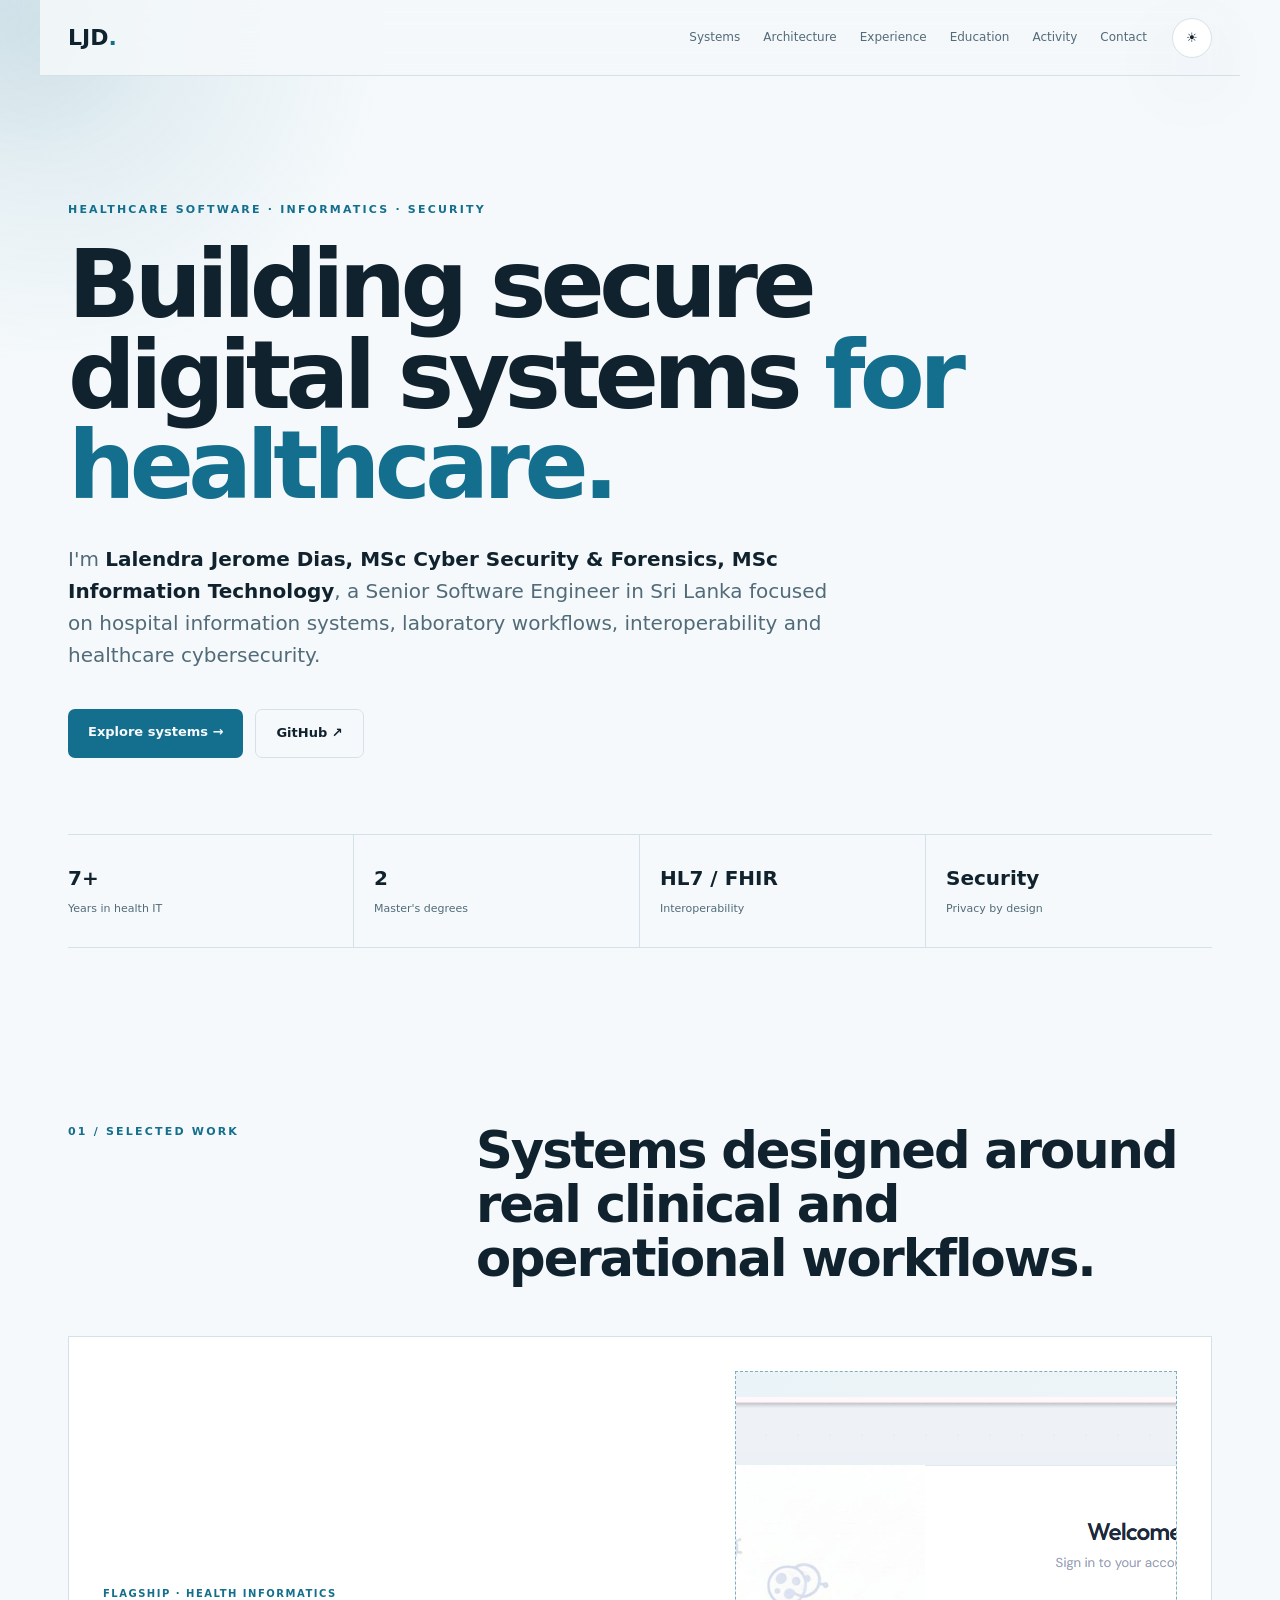
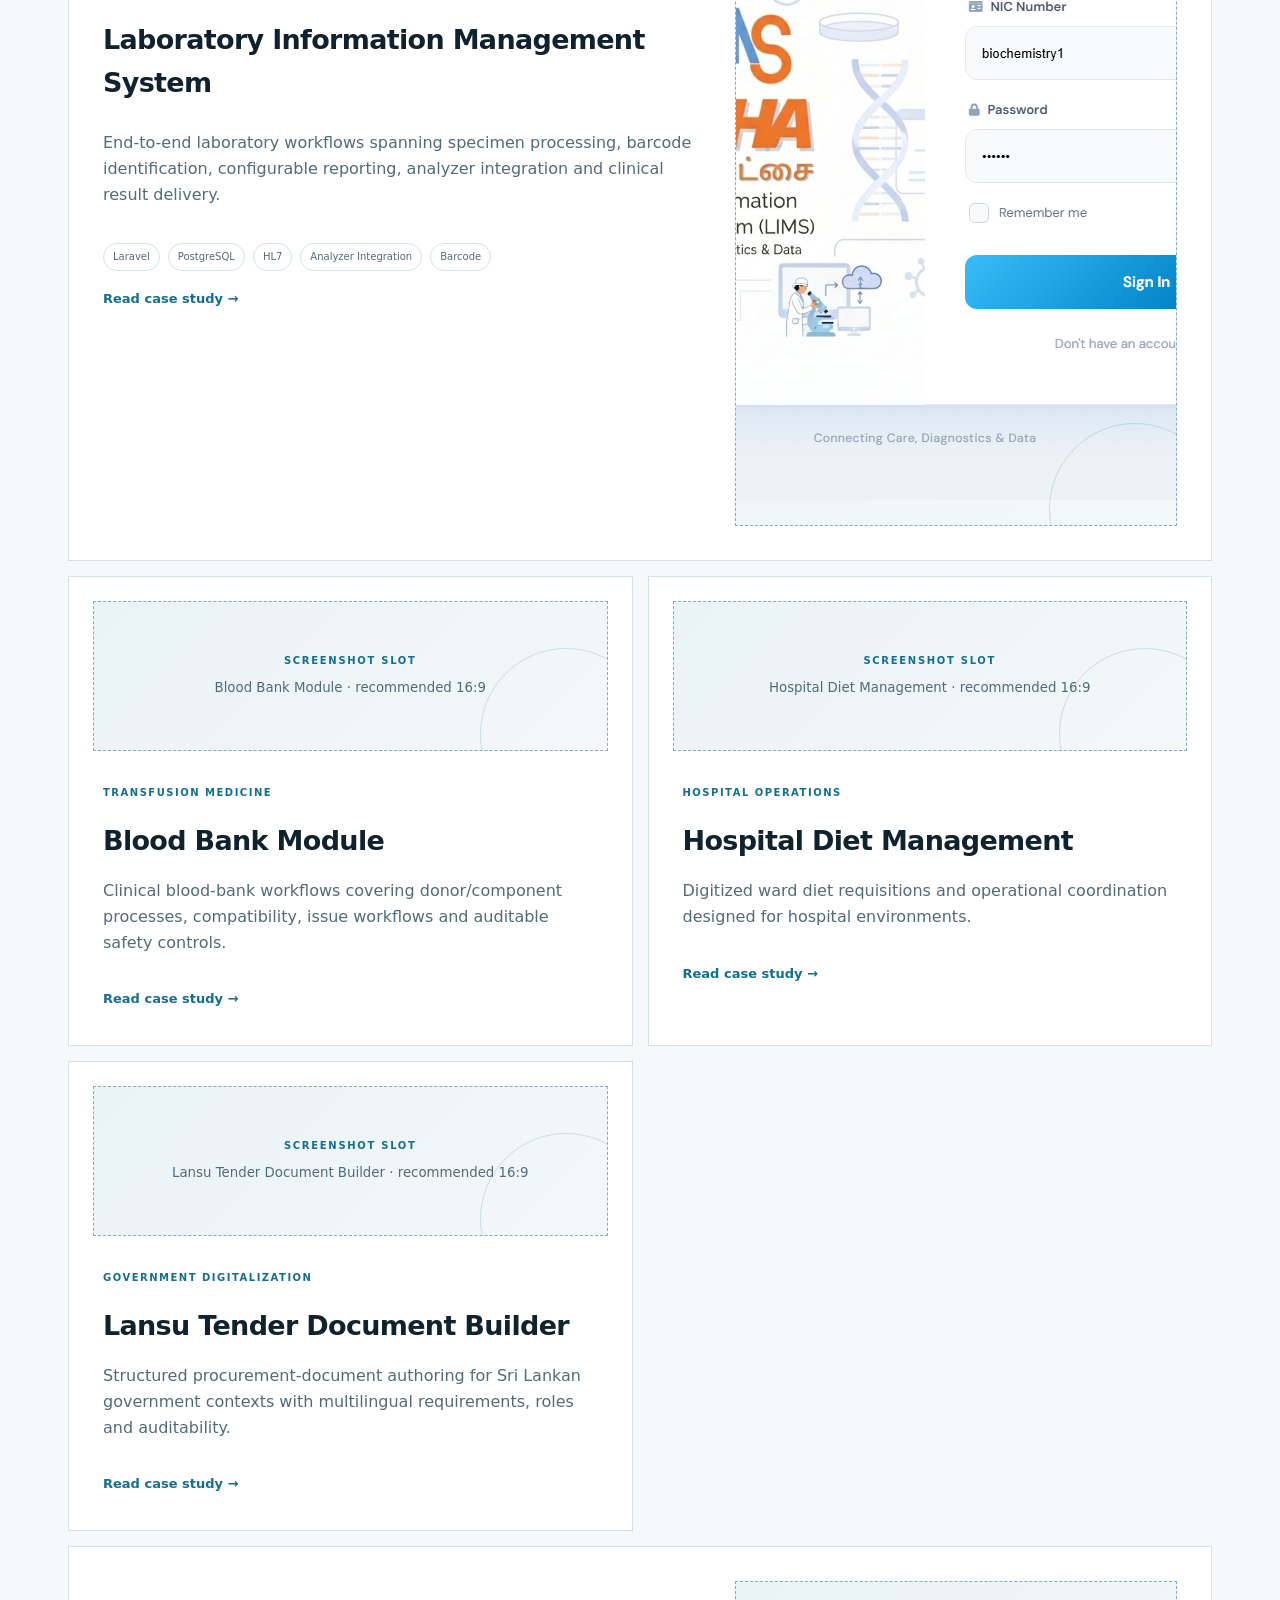
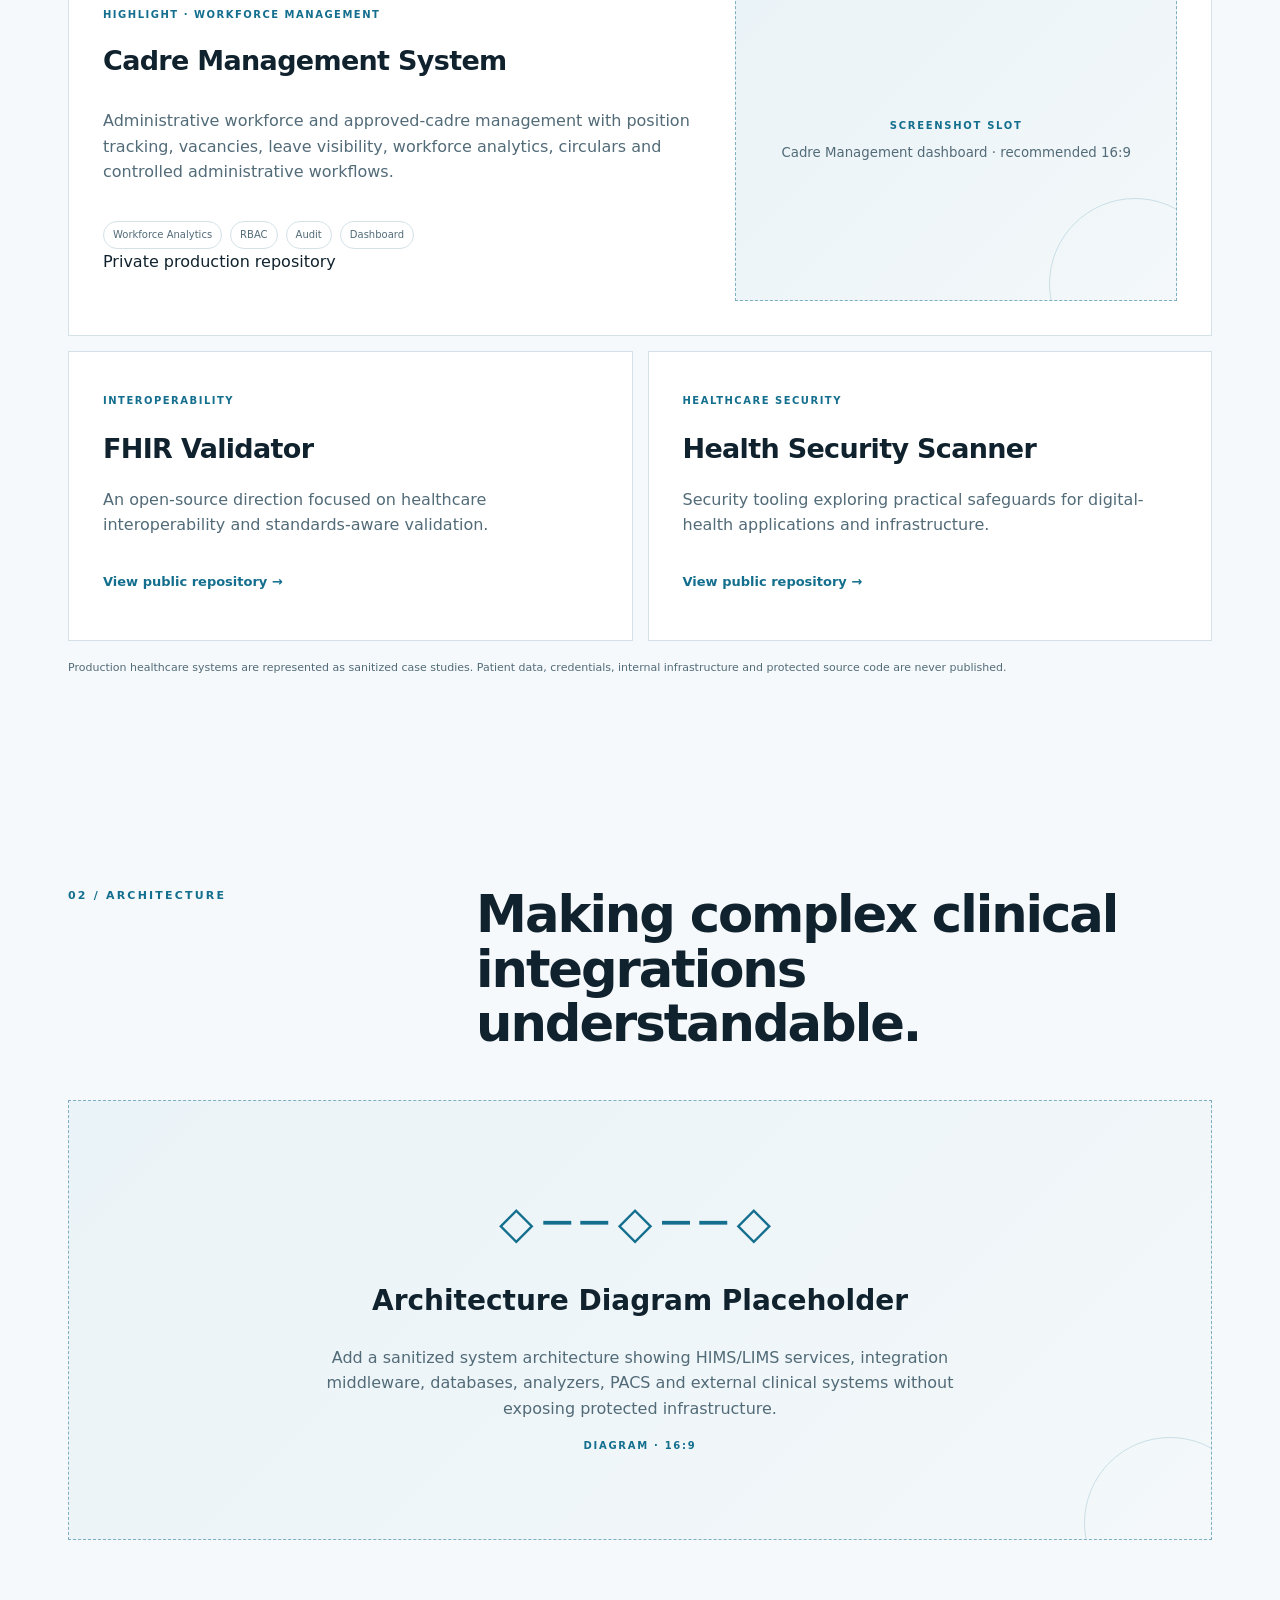
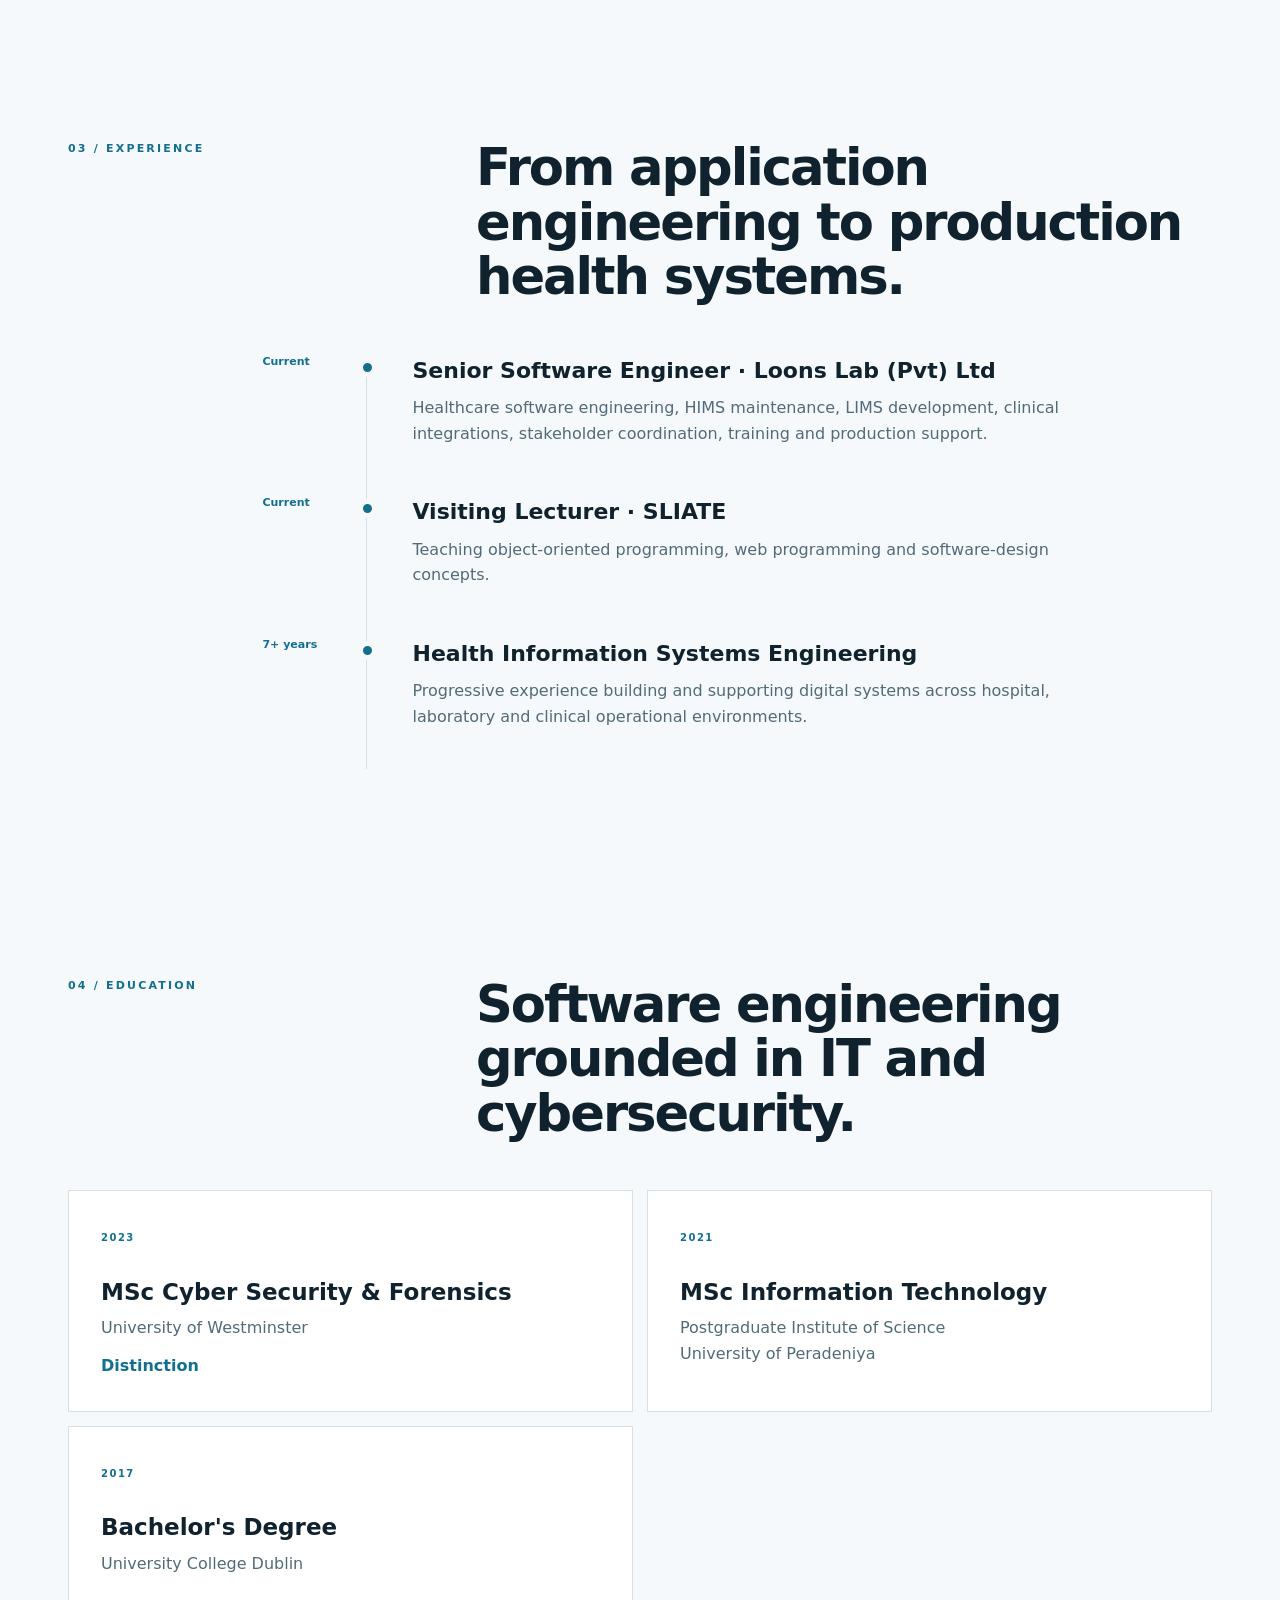
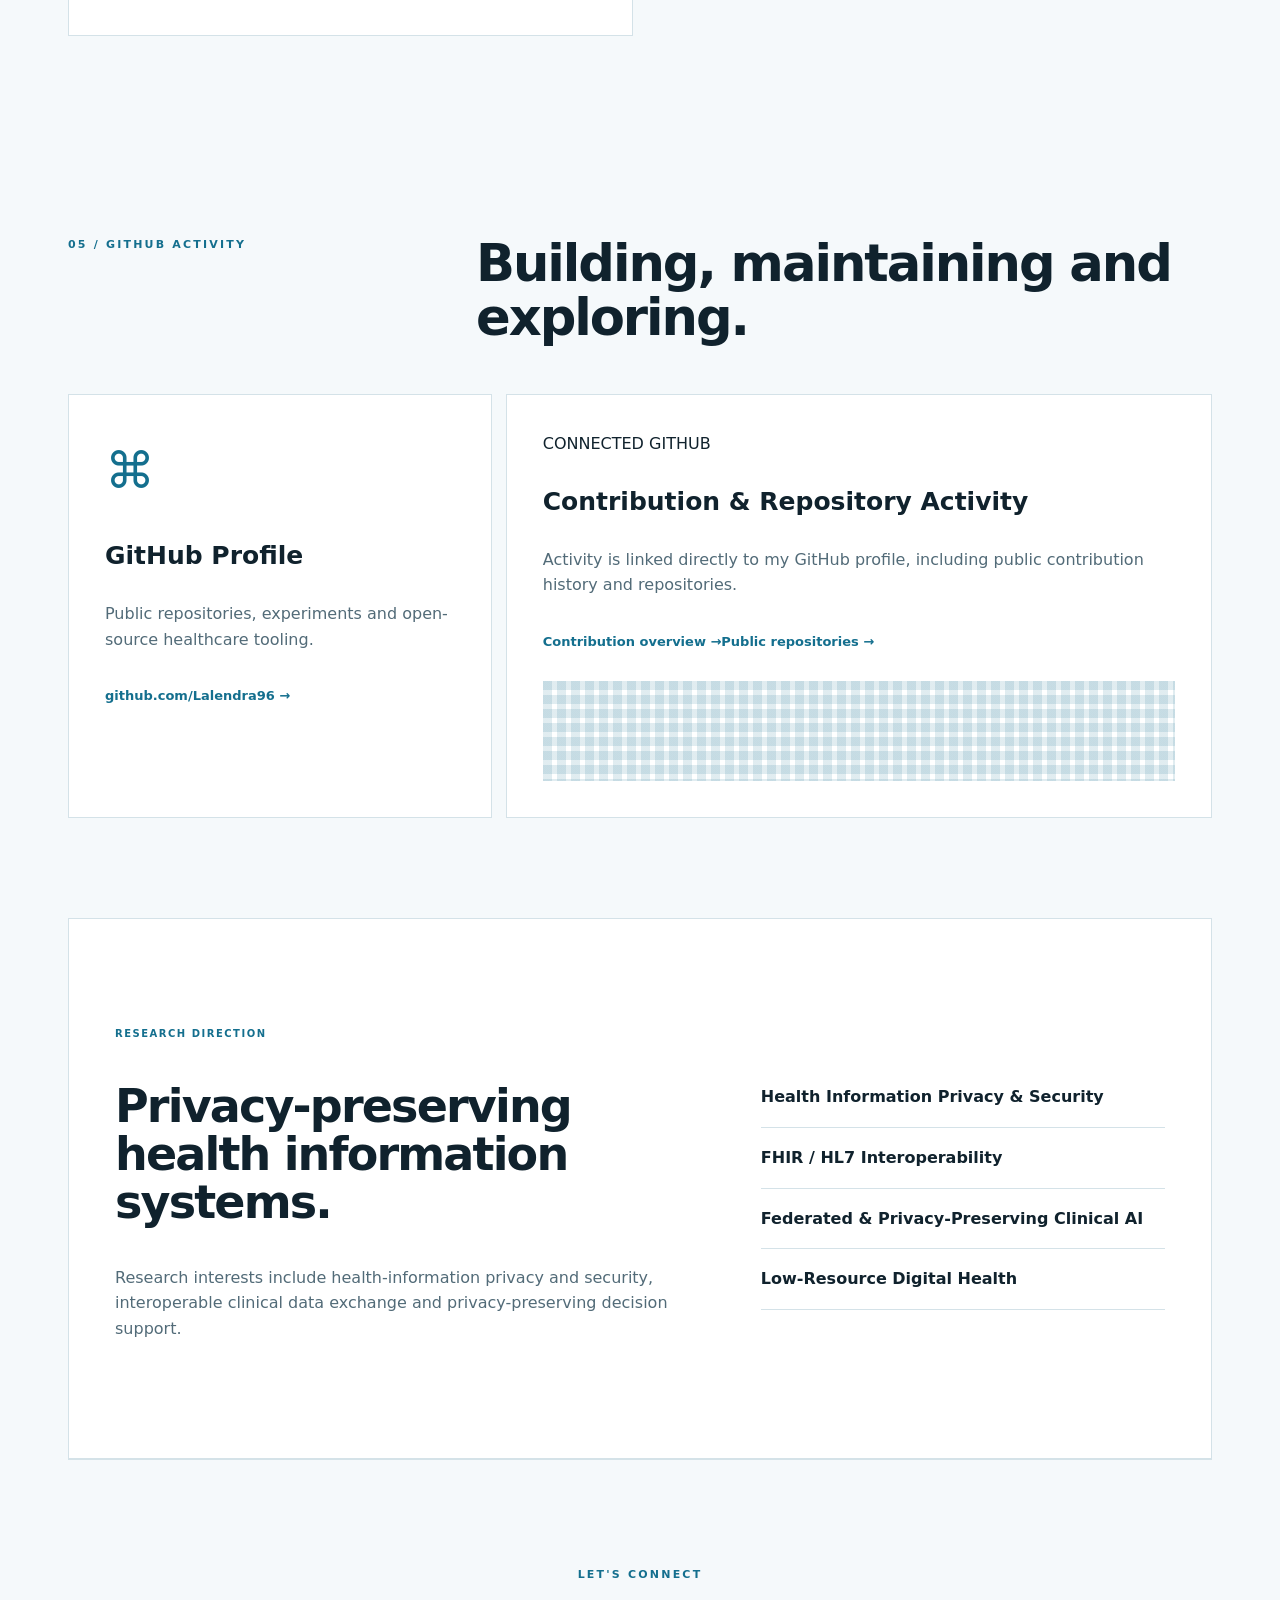
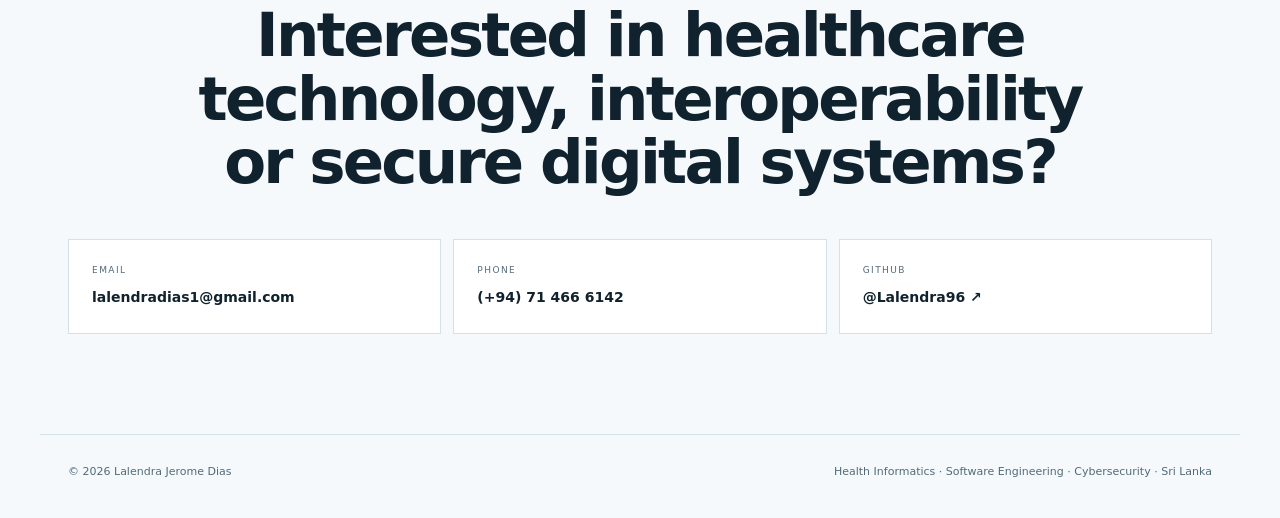
==== index.html @ 268293e6 "Use LIMS screenshot and improve screenshot placeholders" ====
<!doctype html><html lang="en"><head><meta charset="utf-8"><meta name="viewport" content="width=device-width,initial-scale=1"><meta name="description" content="Lalendra Jerome Dias — Senior Software Engineer focused on Health Informatics, secure clinical systems and healthcare interoperability."><title>Lalendra Jerome Dias | Health Informatics Engineer</title><link rel="stylesheet" href="assets/style.css"><script defer src="assets/app.js"></script></head><body><div class="cursor-glow"></div><header class="nav"><a class="brand" href="#top">LJD<span>.</span></a><nav><a href="#work">Systems</a><a href="#architecture">Architecture</a><a href="#experience">Experience</a><a href="#education">Education</a><a href="#activity">Activity</a><a href="#contact">Contact</a></nav><button id="theme" aria-label="Toggle dark and light mode"><span class="sun">☀</span><span class="moon">☾</span></button></header><main id="top">
<section class="hero reveal"><div class="eyebrow">HEALTHCARE SOFTWARE · INFORMATICS · SECURITY</div><h1>Building secure digital systems <em>for healthcare.</em></h1><p class="lead">I'm <strong>Lalendra Jerome Dias, MSc Cyber Security & Forensics, MSc Information Technology</strong>, a Senior Software Engineer in Sri Lanka focused on hospital information systems, laboratory workflows, interoperability and healthcare cybersecurity.</p><div class="actions"><a class="primary" href="#work">Explore systems →</a><a class="secondary" href="https://github.com/Lalendra96">GitHub ↗</a></div><div class="metrics"><div><b>7+</b><span>Years in health IT</span></div><div><b>2</b><span>Master's degrees</span></div><div><b>HL7 / FHIR</b><span>Interoperability</span></div><div><b>Security</b><span>Privacy by design</span></div></div></section>
<section id="work"><div class="section-head reveal"><span>01 / SELECTED WORK</span><h2>Systems designed around real clinical and operational workflows.</h2></div><div class="grid">
<article class="project featured reveal"><div class="project-copy"><span class="tag">FLAGSHIP · HEALTH INFORMATICS</span><h3>Laboratory Information Management System</h3><p>End-to-end laboratory workflows spanning specimen processing, barcode identification, configurable reporting, analyzer integration and clinical result delivery.</p><div class="chips"><span>Laravel</span><span>PostgreSQL</span><span>HL7</span><span>Analyzer Integration</span><span>Barcode</span></div><a href="case-studies/lims.html">Read case study →</a></div><div class="shot project-image"><img src="assets/lis-system.png" alt="Pariksha Laboratory Information Management System interface" loading="eager"></div></article>
<article class="project reveal"><div class="shot compact empty-shot"><span>SCREENSHOT SLOT</span><small>Blood Bank Module · recommended 16:9</small></div><span class="tag">TRANSFUSION MEDICINE</span><h3>Blood Bank Module</h3><p>Clinical blood-bank workflows covering donor/component processes, compatibility, issue workflows and auditable safety controls.</p><a href="case-studies/blood-bank.html">Read case study →</a></article>
<article class="project reveal"><div class="shot compact empty-shot"><span>SCREENSHOT SLOT</span><small>Hospital Diet Management · recommended 16:9</small></div><span class="tag">HOSPITAL OPERATIONS</span><h3>Hospital Diet Management</h3><p>Digitized ward diet requisitions and operational coordination designed for hospital environments.</p><a href="case-studies/hospital-diet.html">Read case study →</a></article>
<article class="project reveal"><div class="shot compact empty-shot"><span>SCREENSHOT SLOT</span><small>Lansu Tender Document Builder · recommended 16:9</small></div><span class="tag">GOVERNMENT DIGITALIZATION</span><h3>Lansu Tender Document Builder</h3><p>Structured procurement-document authoring for Sri Lankan government contexts with multilingual requirements, roles and auditability.</p><a href="case-studies/lansu.html">Read case study →</a></article>
<article class="project featured cadre-feature reveal"><div class="project-copy"><span class="tag">HIGHLIGHT · WORKFORCE MANAGEMENT</span><h3>Cadre Management System</h3><p>Administrative workforce and approved-cadre management with position tracking, vacancies, leave visibility, workforce analytics, circulars and controlled administrative workflows.</p><div class="chips"><span>Workforce Analytics</span><span>RBAC</span><span>Audit</span><span>Dashboard</span></div><span class="private-note">Private production repository</span></div><div class="shot empty-shot wide-slot"><span>SCREENSHOT SLOT</span><small>Cadre Management dashboard · recommended 16:9</small></div></article>
<article class="project reveal"><span class="tag">INTEROPERABILITY</span><h3>FHIR Validator</h3><p>An open-source direction focused on healthcare interoperability and standards-aware validation.</p><a href="https://github.com/Lalendra96/fhir-validator">View public repository →</a></article><article class="project reveal"><span class="tag">HEALTHCARE SECURITY</span><h3>Health Security Scanner</h3><p>Security tooling exploring practical safeguards for digital-health applications and infrastructure.</p><a href="https://github.com/Lalendra96/health-secuirty-scanner">View public repository →</a></article></div><p class="privacy">Production healthcare systems are represented as sanitized case studies. Patient data, credentials, internal infrastructure and protected source code are never published.</p></section>
<section id="architecture"><div class="section-head reveal"><span>02 / ARCHITECTURE</span><h2>Making complex clinical integrations understandable.</h2></div><div class="architecture-placeholder reveal"><div class="diagram-icon">◇──◇──◇</div><h3>Architecture Diagram Placeholder</h3><p>Add a sanitized system architecture showing HIMS/LIMS services, integration middleware, databases, analyzers, PACS and external clinical systems without exposing protected infrastructure.</p><span>DIAGRAM · 16:9</span></div></section>
<section id="experience"><div class="section-head reveal"><span>03 / EXPERIENCE</span><h2>From application engineering to production health systems.</h2></div><div class="timeline"><article class="timeline-item reveal"><time>Current</time><div><h3>Senior Software Engineer · Loons Lab (Pvt) Ltd</h3><p>Healthcare software engineering, HIMS maintenance, LIMS development, clinical integrations, stakeholder coordination, training and production support.</p></div></article><article class="timeline-item reveal"><time>Current</time><div><h3>Visiting Lecturer · SLIATE</h3><p>Teaching object-oriented programming, web programming and software-design concepts.</p></div></article><article class="timeline-item reveal"><time>7+ years</time><div><h3>Health Information Systems Engineering</h3><p>Progressive experience building and supporting digital systems across hospital, laboratory and clinical operational environments.</p></div></article></div></section>
<section id="education"><div class="section-head reveal"><span>04 / EDUCATION</span><h2>Software engineering grounded in IT and cybersecurity.</h2></div><div class="credentials"><article class="credential reveal"><span>2023</span><h3>MSc Cyber Security & Forensics</h3><p>University of Westminster</p><strong>Distinction</strong></article><article class="credential reveal"><span>2021</span><h3>MSc Information Technology</h3><p>Postgraduate Institute of Science<br>University of Peradeniya</p></article><article class="credential reveal"><span>2017</span><h3>Bachelor's Degree</h3><p>University College Dublin</p></article></div></section>
<section id="activity"><div class="section-head reveal"><span>05 / GITHUB ACTIVITY</span><h2>Building, maintaining and exploring.</h2></div><div class="activity-grid"><div class="activity-card reveal"><div class="activity-mark">⌘</div><h3>GitHub Profile</h3><p>Public repositories, experiments and open-source healthcare tooling.</p><a href="https://github.com/Lalendra96">github.com/Lalendra96 →</a></div><div class="activity-card reveal"><span>CONNECTED GITHUB</span><h3>Contribution & Repository Activity</h3><p>Activity is linked directly to my GitHub profile, including public contribution history and repositories.</p><div class="github-links"><a href="https://github.com/Lalendra96?tab=overview">Contribution overview →</a><a href="https://github.com/Lalendra96?tab=repositories">Public repositories →</a></div><div class="fake-contrib connected" aria-hidden="true"></div></div></div></section>
<section id="research" class="research reveal"><div><span class="tag">RESEARCH DIRECTION</span><h2>Privacy-preserving health information systems.</h2><p>Research interests include health-information privacy and security, interoperable clinical data exchange and privacy-preserving decision support.</p></div><div class="research-list"><span>Health Information Privacy & Security</span><span>FHIR / HL7 Interoperability</span><span>Federated & Privacy-Preserving Clinical AI</span><span>Low-Resource Digital Health</span></div></section>
<section id="contact" class="contact reveal"><span>LET'S CONNECT</span><h2>Interested in healthcare technology, interoperability or secure digital systems?</h2><div class="contact-cards"><a href="mailto:lalendradias1@gmail.com"><small>EMAIL</small><strong>lalendradias1@gmail.com</strong></a><a href="tel:+94714666142"><small>PHONE</small><strong>(+94) 71 466 6142</strong></a><a href="https://github.com/Lalendra96"><small>GITHUB</small><strong>@Lalendra96 ↗</strong></a></div></section></main><footer><span>© <span id="year"></span> Lalendra Jerome Dias</span><span>Health Informatics · Software Engineering · Cybersecurity · Sri Lanka</span></footer></body></html>
---- assets/style.css ----
:root{--bg:#071018;--panel:#0c1822;--panel2:#10232f;--text:#edf5f8;--muted:#91a7b5;--accent:#68c4df;--accent2:#86e1c3;--line:#203640;--shadow:0 24px 80px rgba(0,0,0,.2);--max:1200px}*{box-sizing:border-box}html{scroll-behavior:smooth;scroll-padding-top:90px}body{margin:0;background:var(--bg);color:var(--text);font-family:Inter,ui-sans-serif,system-ui,-apple-system,BlinkMacSystemFont,"Segoe UI",sans-serif;line-height:1.6;transition:background .45s,color .45s;overflow-x:hidden}body.light{--bg:#f5f9fb;--panel:#fff;--panel2:#eaf3f7;--text:#10222d;--muted:#526b78;--accent:#146f8e;--accent2:#177a63;--line:#d4e2e8;--shadow:0 24px 80px rgba(35,70,85,.1)}body:before{content:"";position:fixed;width:700px;height:700px;left:-300px;top:-320px;background:radial-gradient(circle,color-mix(in srgb,var(--accent) 12%,transparent),transparent 68%);pointer-events:none;z-index:-1}.cursor-glow{position:fixed;width:360px;height:360px;border-radius:50%;background:radial-gradient(circle,color-mix(in srgb,var(--accent) 7%,transparent),transparent 70%);transform:translate(-50%,-50%);pointer-events:none;z-index:-1;transition:opacity .3s}.nav{height:76px;max-width:var(--max);margin:auto;padding:0 28px;display:flex;align-items:center;border-bottom:1px solid var(--line);position:sticky;top:0;background:color-mix(in srgb,var(--bg) 86%,transparent);backdrop-filter:blur(18px);z-index:20}.brand{font-size:22px;font-weight:900;margin-right:auto}.brand span,.hero em{color:var(--accent)}a{color:inherit;text-decoration:none}.nav nav{display:flex;gap:23px;font-size:12px;color:var(--muted)}.nav nav a{transition:.2s}.nav nav a:hover{color:var(--text)}#theme{margin-left:25px;border:1px solid var(--line);background:var(--panel);color:var(--text);border-radius:50%;width:40px;height:40px;cursor:pointer;position:relative;box-shadow:var(--shadow)}#theme span{position:absolute;inset:0;display:grid;place-items:center;transition:.35s}.sun{opacity:0;transform:rotate(-80deg) scale(.6)}body.light .sun{opacity:1;transform:none}body.light .moon{opacity:0;transform:rotate(80deg) scale(.6)}main,footer{max-width:var(--max);margin:auto;padding:0 28px}.hero{padding:125px 0 75px}.eyebrow,.section-head>span,.contact>span{font-size:11px;letter-spacing:.2em;color:var(--accent);font-weight:850}.hero h1{font-size:clamp(50px,7.4vw,96px);line-height:.96;letter-spacing:-.06em;max-width:1050px;margin:20px 0 32px}.hero h1 em{font-style:normal}.lead{font-size:20px;color:var(--muted);max-width:780px}.lead strong{color:var(--text)}.actions{display:flex;gap:12px;margin:38px 0 76px}.primary,.secondary{display:inline-block;padding:13px 20px;border-radius:7px;font-weight:780;font-size:13px;transition:.25s}.primary{background:var(--accent);color:var(--bg)}.primary:hover{transform:translateY(-2px);box-shadow:0 10px 35px color-mix(in srgb,var(--accent) 20%,transparent)}.secondary{border:1px solid var(--line)}.secondary:hover{border-color:var(--accent)}.metrics{border-top:1px solid var(--line);border-bottom:1px solid var(--line);display:grid;grid-template-columns:repeat(4,1fr)}.metrics div{padding:27px 20px;border-right:1px solid var(--line)}.metrics div:first-child{padding-left:0}.metrics div:last-child{border:0}.metrics b{display:block;font-size:20px}.metrics span{font-size:11px;color:var(--muted)}section:not(.hero){padding:100px 0}.section-head{display:grid;grid-template-columns:1fr 2fr;gap:40px;margin-bottom:50px}.section-head h2{font-size:clamp(31px,4vw,53px);line-height:1.06;letter-spacing:-.04em;margin:0}.grid{display:grid;grid-template-columns:repeat(2,1fr);gap:15px}.project{background:var(--panel);border:1px solid var(--line);padding:34px;min-height:290px;position:relative;transition:transform .35s,border .35s,box-shadow .35s}.project:hover{transform:translateY(-5px);border-color:color-mix(in srgb,var(--accent) 65%,var(--line));box-shadow:var(--shadow)}.project.featured{grid-column:1/-1;min-height:390px;display:grid;grid-template-columns:1.15fr .85fr;gap:35px;align-items:stretch}.project-copy{display:flex;flex-direction:column;align-items:flex-start;justify-content:center}.tag{font-size:10px;letter-spacing:.15em;color:var(--accent);font-weight:850}.project h3{font-size:27px;letter-spacing:-.025em;margin:16px 0 10px}.project p,.research p{color:var(--muted)}.project a,.activity-card a{display:inline-block;margin-top:18px;color:var(--accent);font-weight:750;font-size:13px}.chips{display:flex;gap:8px;flex-wrap:wrap;margin-top:20px}.chips span{border:1px solid var(--line);padding:5px 9px;border-radius:20px;font-size:10px;color:var(--muted)}.privacy{font-size:11px;color:var(--muted);margin-top:18px}.shot,.architecture-placeholder{background:linear-gradient(135deg,var(--panel2),color-mix(in srgb,var(--accent) 5%,var(--panel)));border:1px dashed color-mix(in srgb,var(--accent) 45%,var(--line));position:relative;overflow:hidden}.shot:after,.architecture-placeholder:after{content:"";position:absolute;width:170px;height:170px;border:1px solid color-mix(in srgb,var(--accent) 18%,transparent);border-radius:50%;right:-45px;bottom:-70px}.shot{min-height:270px;display:flex;flex-direction:column;align-items:center;justify-content:center;text-align:center;padding:25px}.shot.compact{min-height:150px;margin:-10px -10px 27px}.shot span,.architecture-placeholder>span,.activity-card.placeholder>span{font-size:10px;letter-spacing:.17em;color:var(--accent);font-weight:800}.shot small{color:var(--muted);margin-top:8px}.architecture-placeholder{min-height:440px;display:flex;flex-direction:column;align-items:center;justify-content:center;text-align:center;padding:50px}.architecture-placeholder h3{font-size:28px;margin:20px 0 5px}.architecture-placeholder p{max-width:650px;color:var(--muted)}.diagram-icon{font-size:45px;letter-spacing:10px;color:var(--accent)}.timeline{position:relative;margin-left:17%}.timeline:before{content:"";position:absolute;left:104px;top:8px;bottom:8px;width:1px;background:var(--line)}.timeline-item{display:grid;grid-template-columns:105px 1fr;gap:45px;position:relative;padding:0 0 48px}.timeline-item:before{content:"";width:9px;height:9px;background:var(--accent);border:5px solid var(--bg);border-radius:50%;position:absolute;left:96px;top:5px}.timeline-item time{font-size:11px;color:var(--accent);font-weight:800}.timeline-item h3{margin:0 0 7px;font-size:22px}.timeline-item p{color:var(--muted);max-width:700px;margin:0}.credentials{display:grid;grid-template-columns:repeat(2,1fr);gap:14px}.credential{padding:32px;border:1px solid var(--line);background:var(--panel);min-height:210px;transition:.3s}.credential:hover{border-color:var(--accent);transform:translateY(-3px)}.credential>span{font-size:10px;letter-spacing:.15em;color:var(--accent);font-weight:800}.credential h3{font-size:23px;margin:25px 0 5px}.credential p{color:var(--muted);margin:0}.credential strong{display:block;margin-top:12px;color:var(--accent)}.credential.placeholder{border-style:dashed}.activity-grid{display:grid;grid-template-columns:.75fr 1.25fr;gap:14px}.activity-card{background:var(--panel);border:1px solid var(--line);padding:36px;min-height:300px}.activity-mark{font-size:50px;color:var(--accent)}.activity-card h3{font-size:25px}.activity-card p{color:var(--muted)}.activity-card.placeholder{border-style:dashed}.fake-contrib{height:100px;margin-top:28px;background-image:linear-gradient(90deg,color-mix(in srgb,var(--accent) 13%,transparent) 9px,transparent 9px),linear-gradient(color-mix(in srgb,var(--accent) 13%,transparent) 9px,transparent 9px);background-size:14px 14px}.research{display:grid;grid-template-columns:1.4fr 1fr;gap:80px;background:var(--panel);padding-left:46px!important;padding-right:46px!important;border:1px solid var(--line)}.research h2{font-size:46px;line-height:1.04;letter-spacing:-.04em}.research-list{display:flex;flex-direction:column;justify-content:center}.research-list span{padding:17px 0;border-bottom:1px solid var(--line);font-weight:650}.contact{border-top:1px solid var(--line);text-align:center}.contact h2{font-size:clamp(35px,5vw,61px);max-width:920px;margin:18px auto 45px;line-height:1.04;letter-spacing:-.045em}.contact-cards{display:grid;grid-template-columns:repeat(3,1fr);gap:12px;text-align:left}.contact-cards a{padding:23px;border:1px solid var(--line);background:var(--panel);transition:.3s}.contact-cards a:hover{transform:translateY(-4px);border-color:var(--accent)}.contact-cards small{display:block;color:var(--muted);font-size:9px;letter-spacing:.16em;margin-bottom:7px}.contact-cards strong{font-size:14px}footer{border-top:1px solid var(--line);padding-top:28px;padding-bottom:38px;display:flex;justify-content:space-between;color:var(--muted);font-size:11px}.reveal{opacity:0;transform:translateY(25px);transition:opacity .75s cubic-bezier(.2,.7,.2,1),transform .75s cubic-bezier(.2,.7,.2,1)}.reveal.visible{opacity:1;transform:none}@media(prefers-reduced-motion:reduce){*{scroll-behavior:auto!important}.reveal{opacity:1;transform:none;transition:none}.cursor-glow{display:none}}@media(max-width:900px){.nav nav{display:none}.project.featured,.section-head,.research,.activity-grid{grid-template-columns:1fr}.timeline{margin-left:0}.research{gap:20px}.contact-cards{grid-template-columns:1fr}}@media(max-width:700px){main,footer,.nav{padding-left:20px;padding-right:20px}.hero{padding-top:85px}.metrics,.grid,.credentials{grid-template-columns:1fr}.metrics div{border-right:0;border-bottom:1px solid var(--line);padding-left:0}.project.featured{grid-column:auto}.architecture-placeholder{min-height:350px;padding:30px}.timeline:before{left:0}.timeline-item{grid-template-columns:1fr;padding-left:28px;gap:5px}.timeline-item:before{left:-8px}.research{padding:30px 25px!important}.research h2{font-size:36px}.section-head{gap:12px}footer{gap:15px;flex-direction:column}.cursor-glow{display:none}}
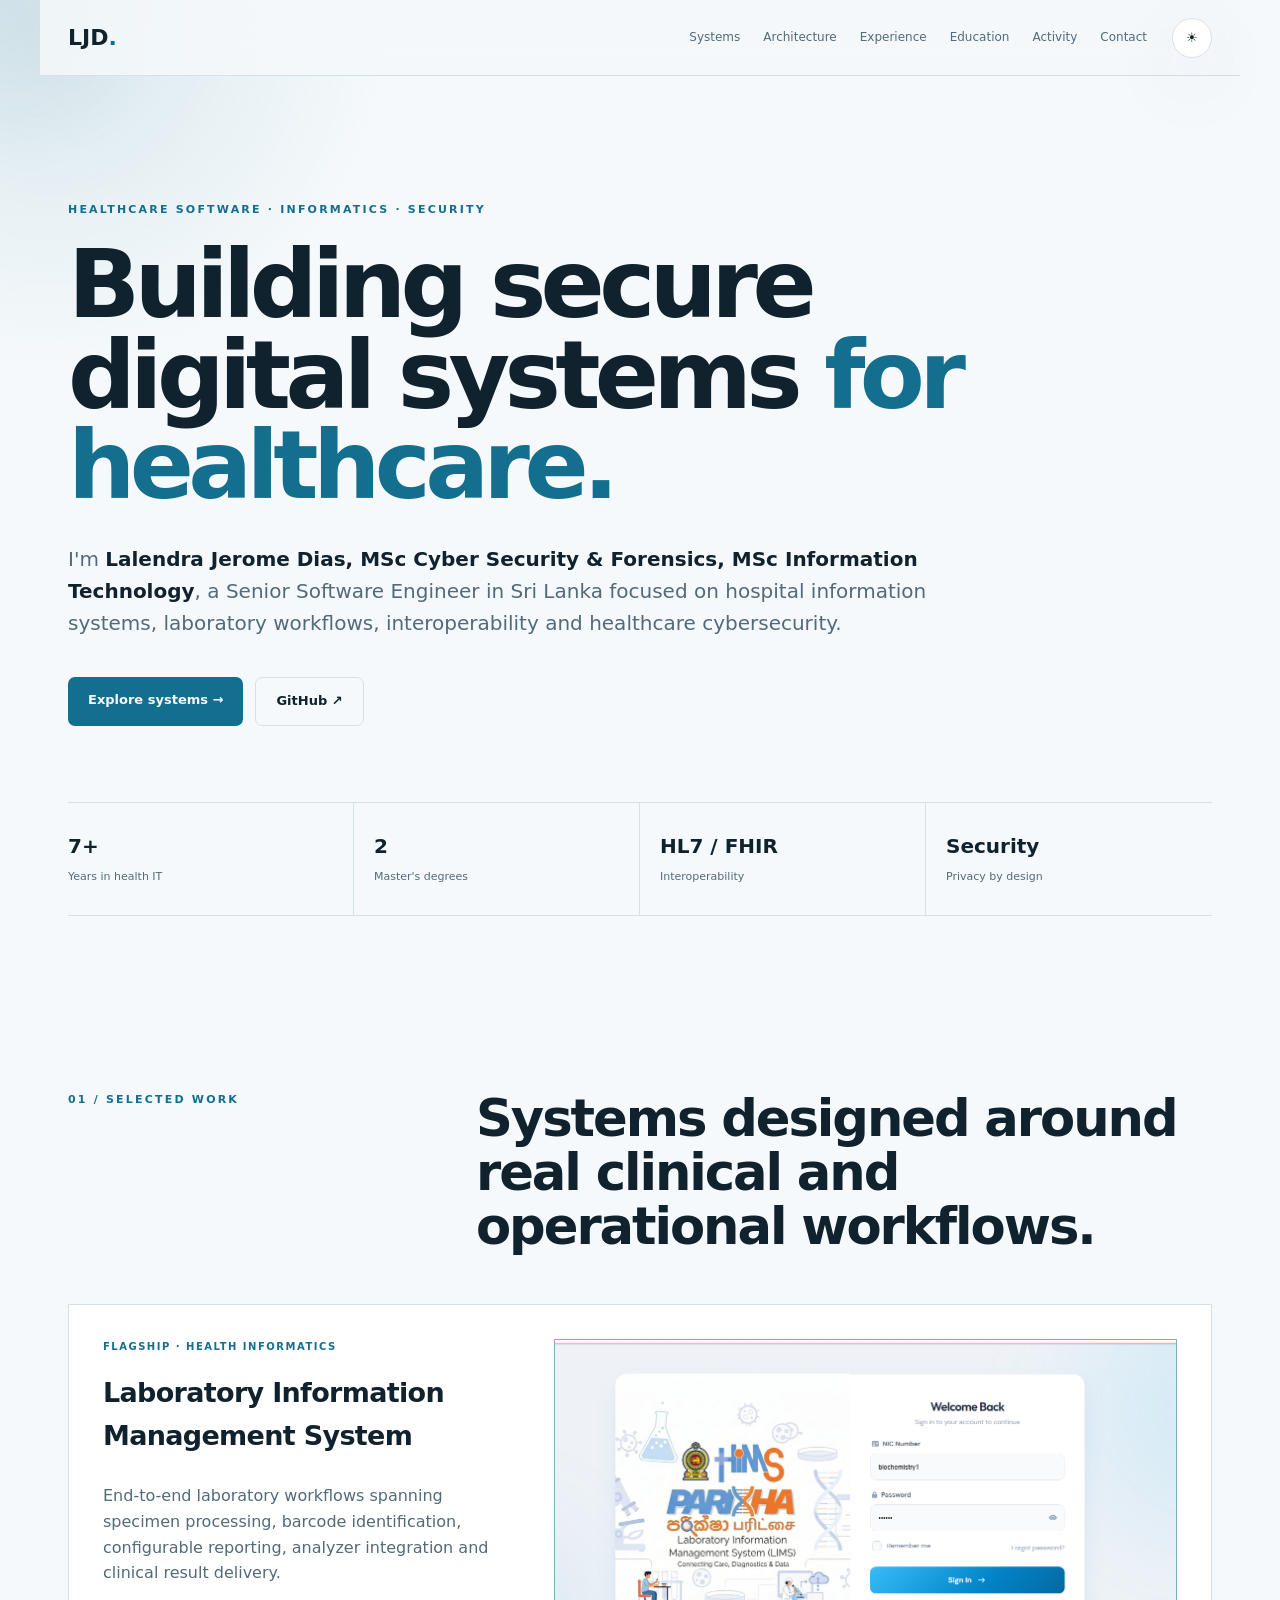
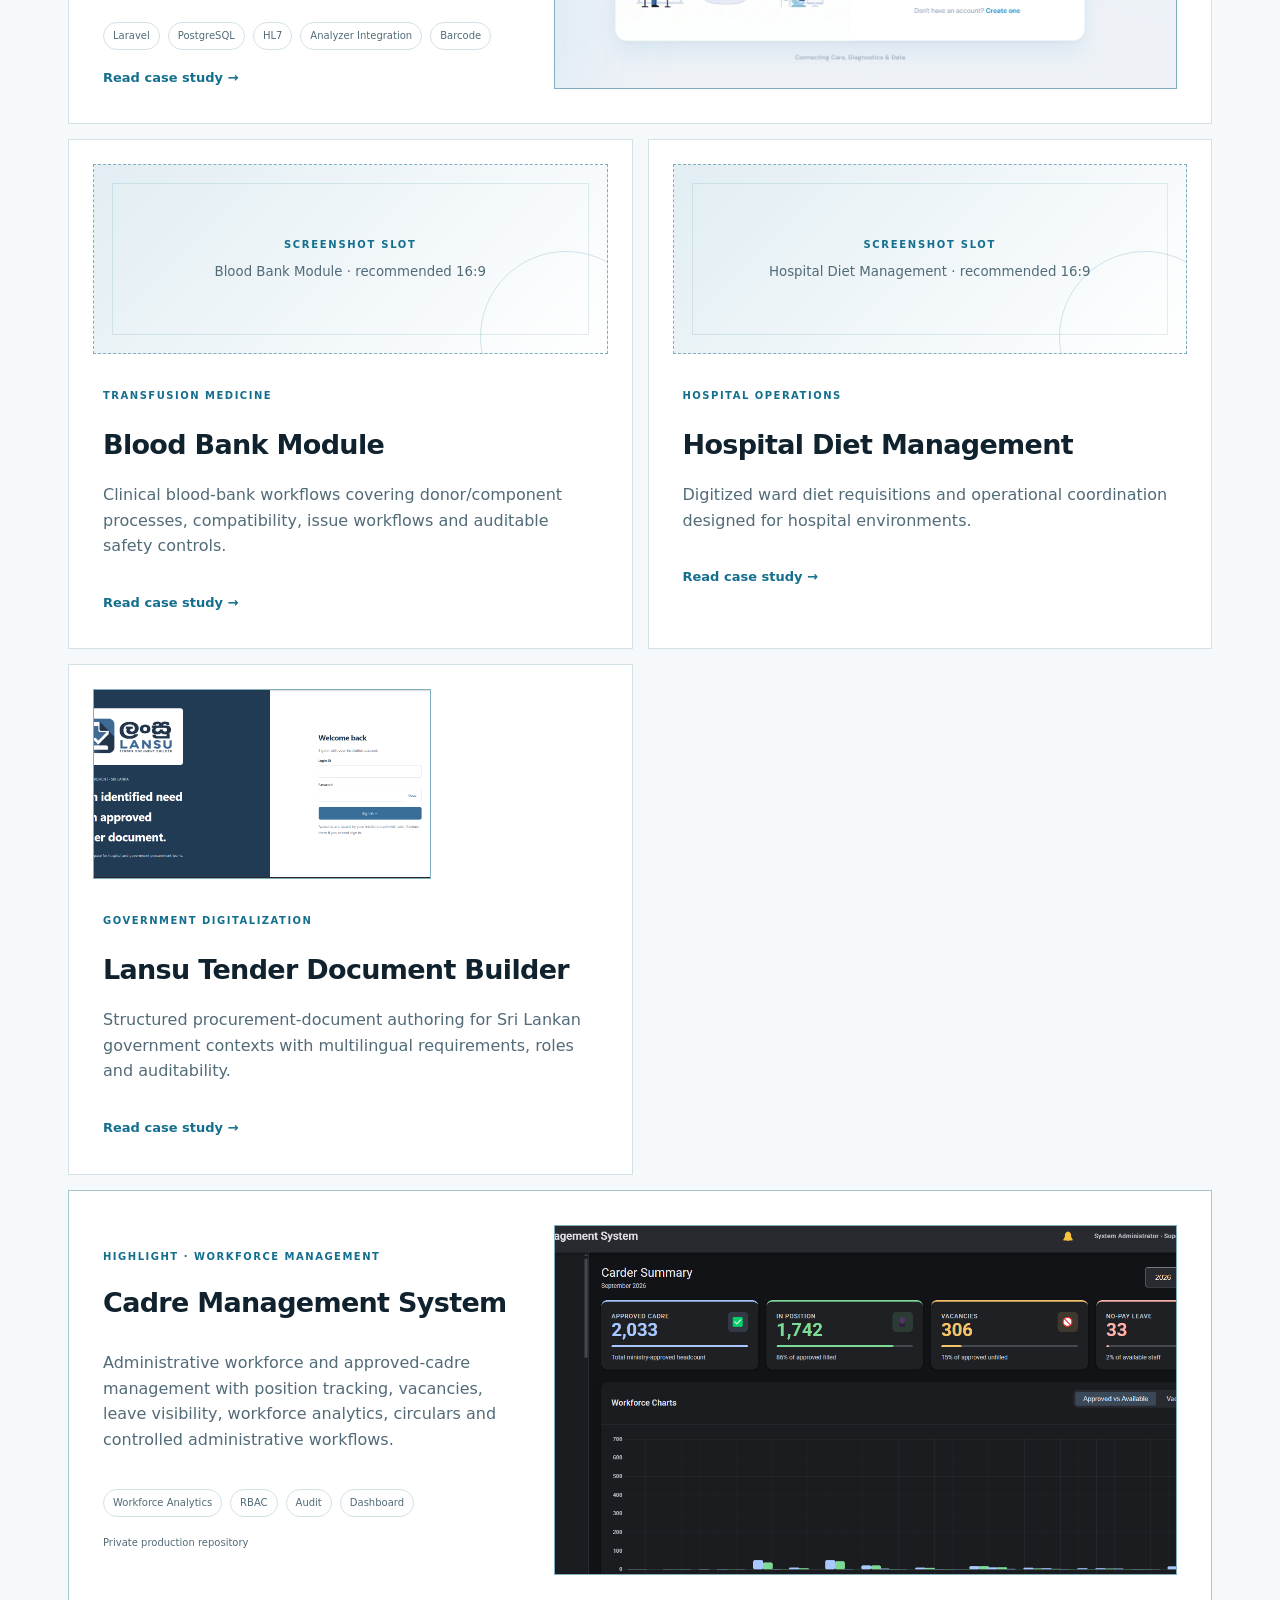
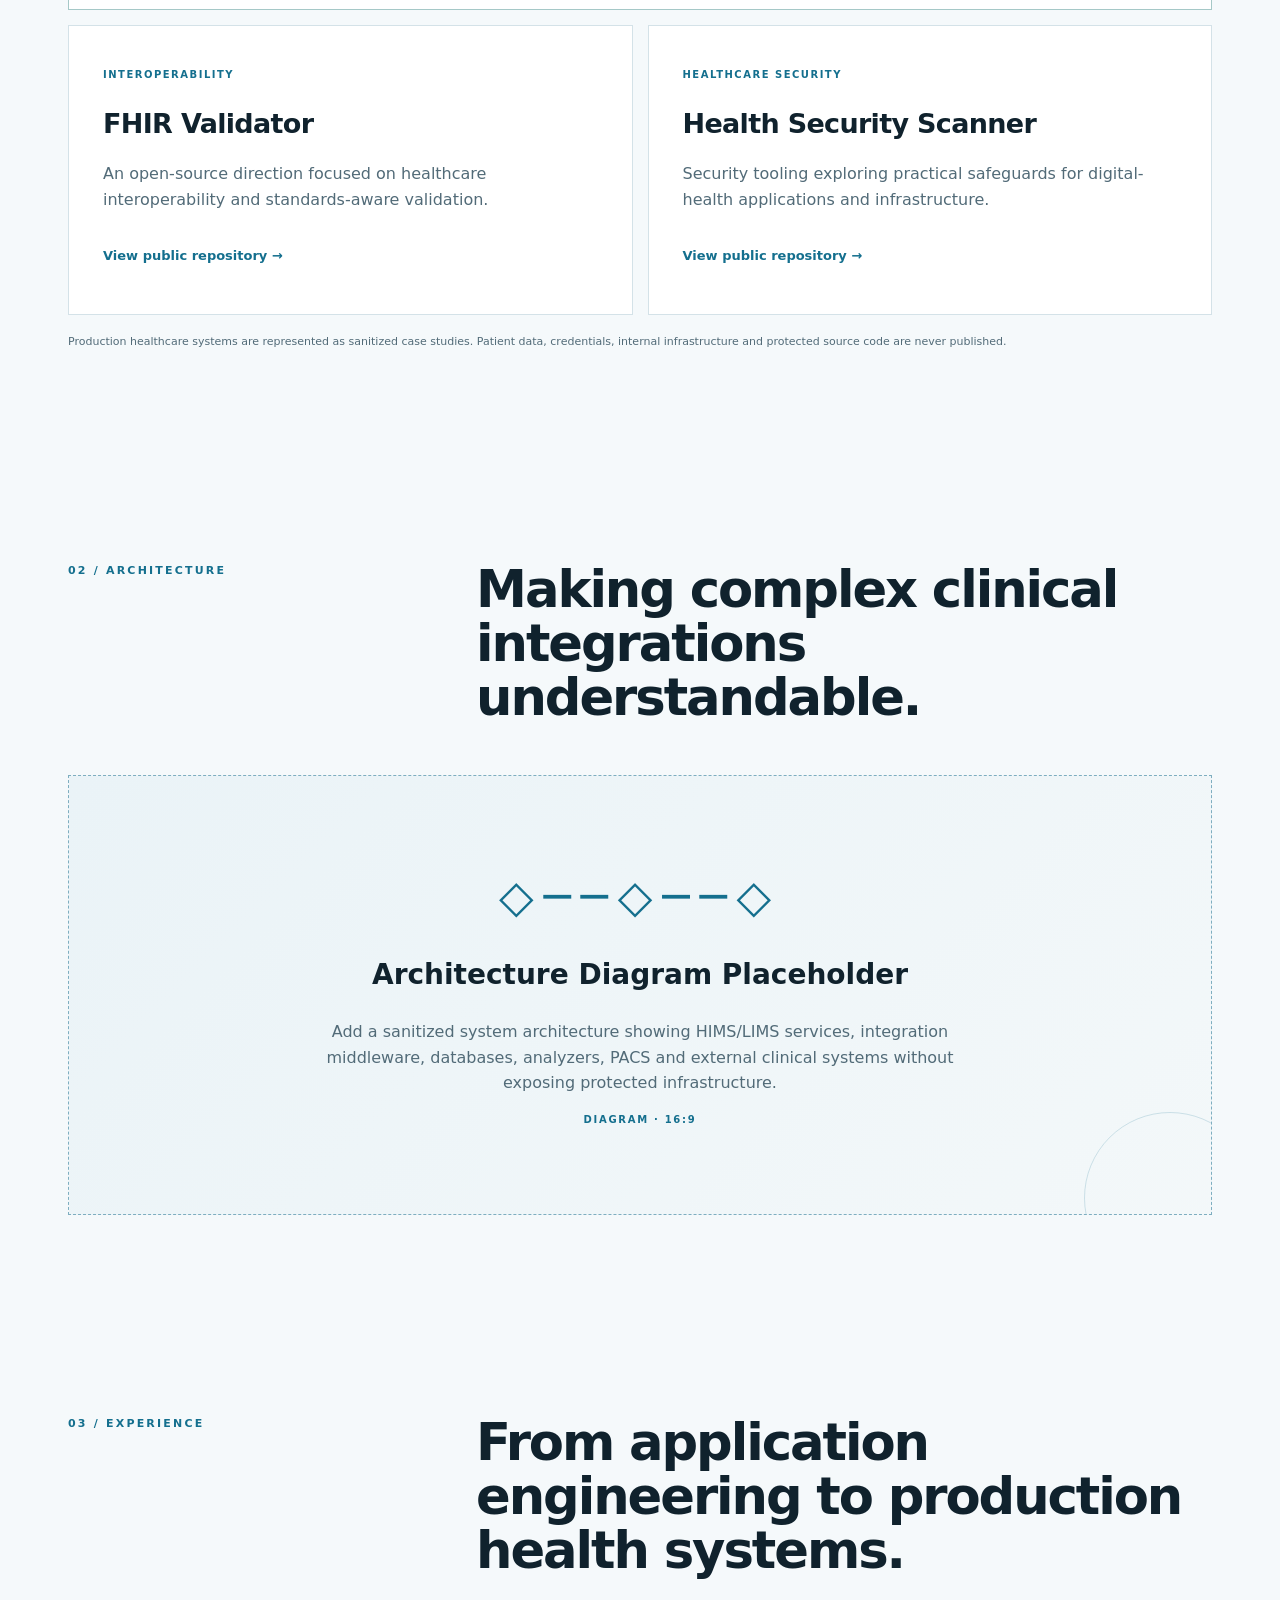
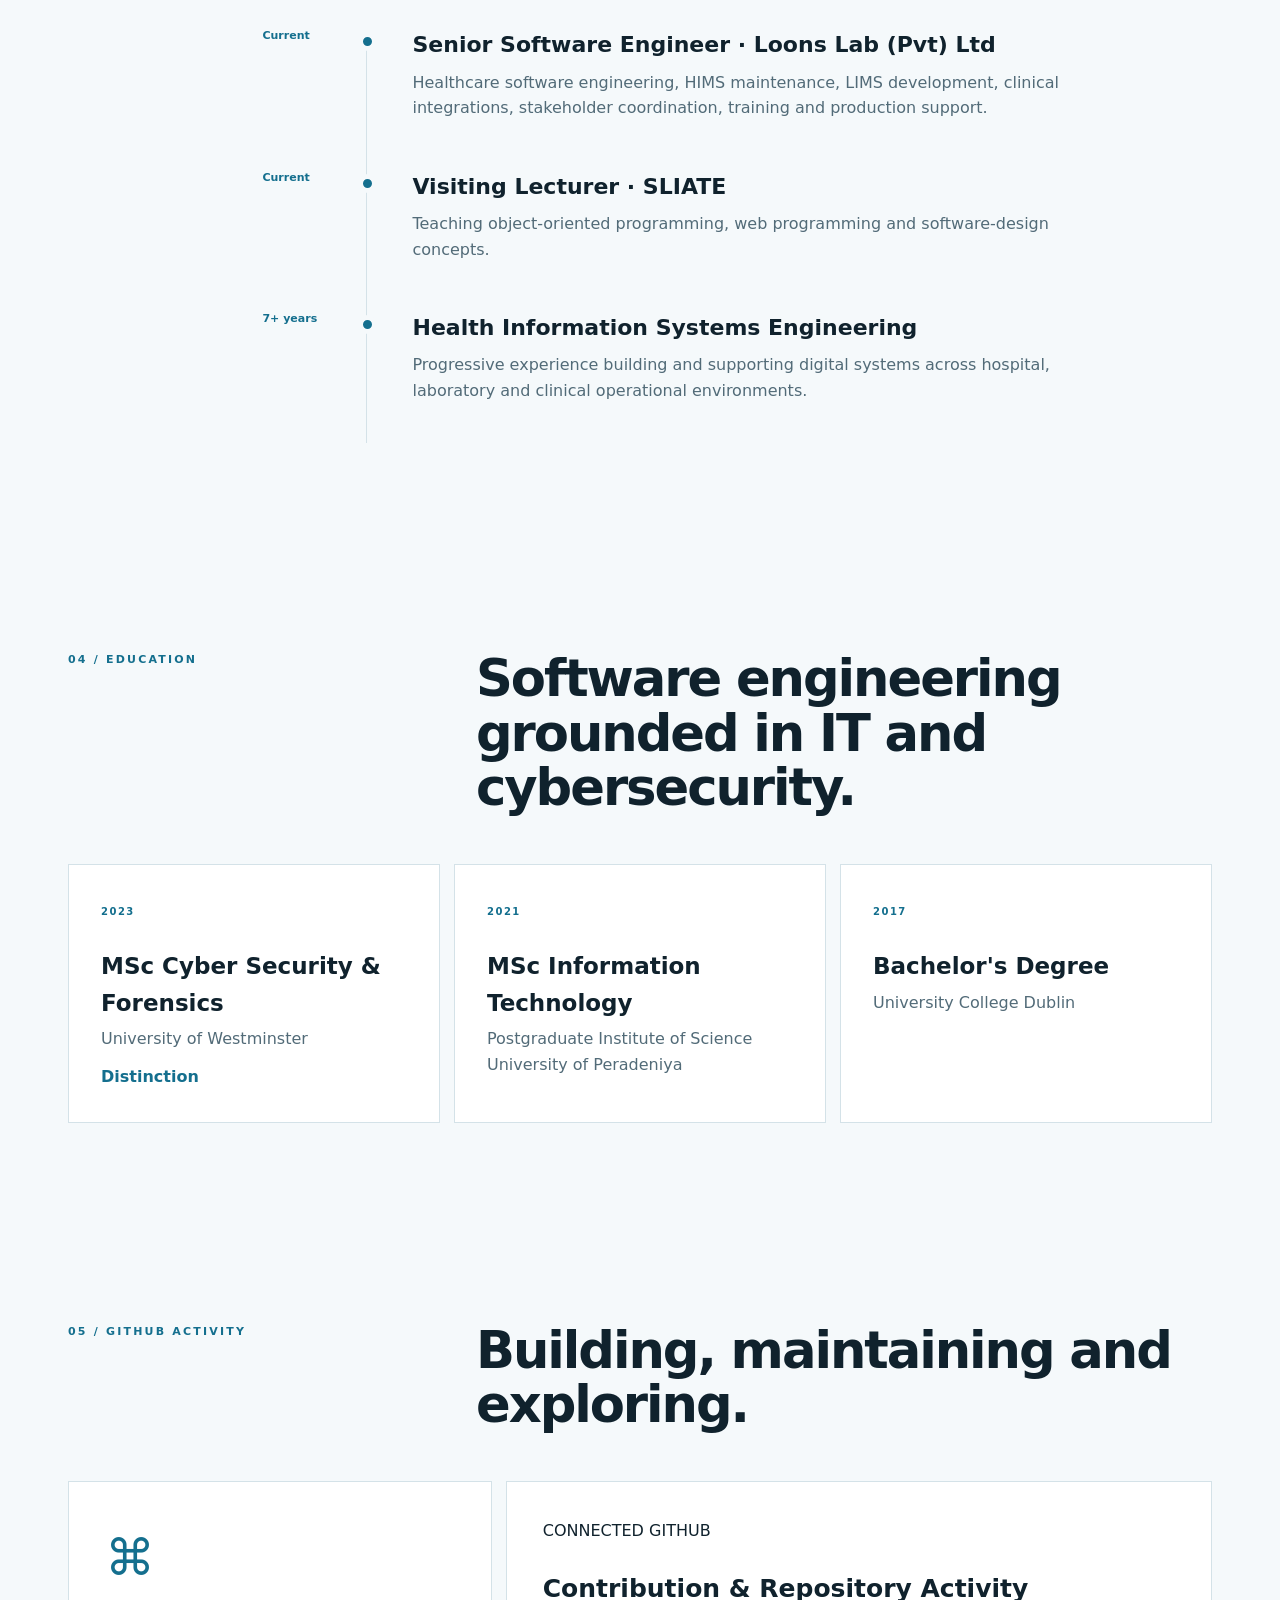
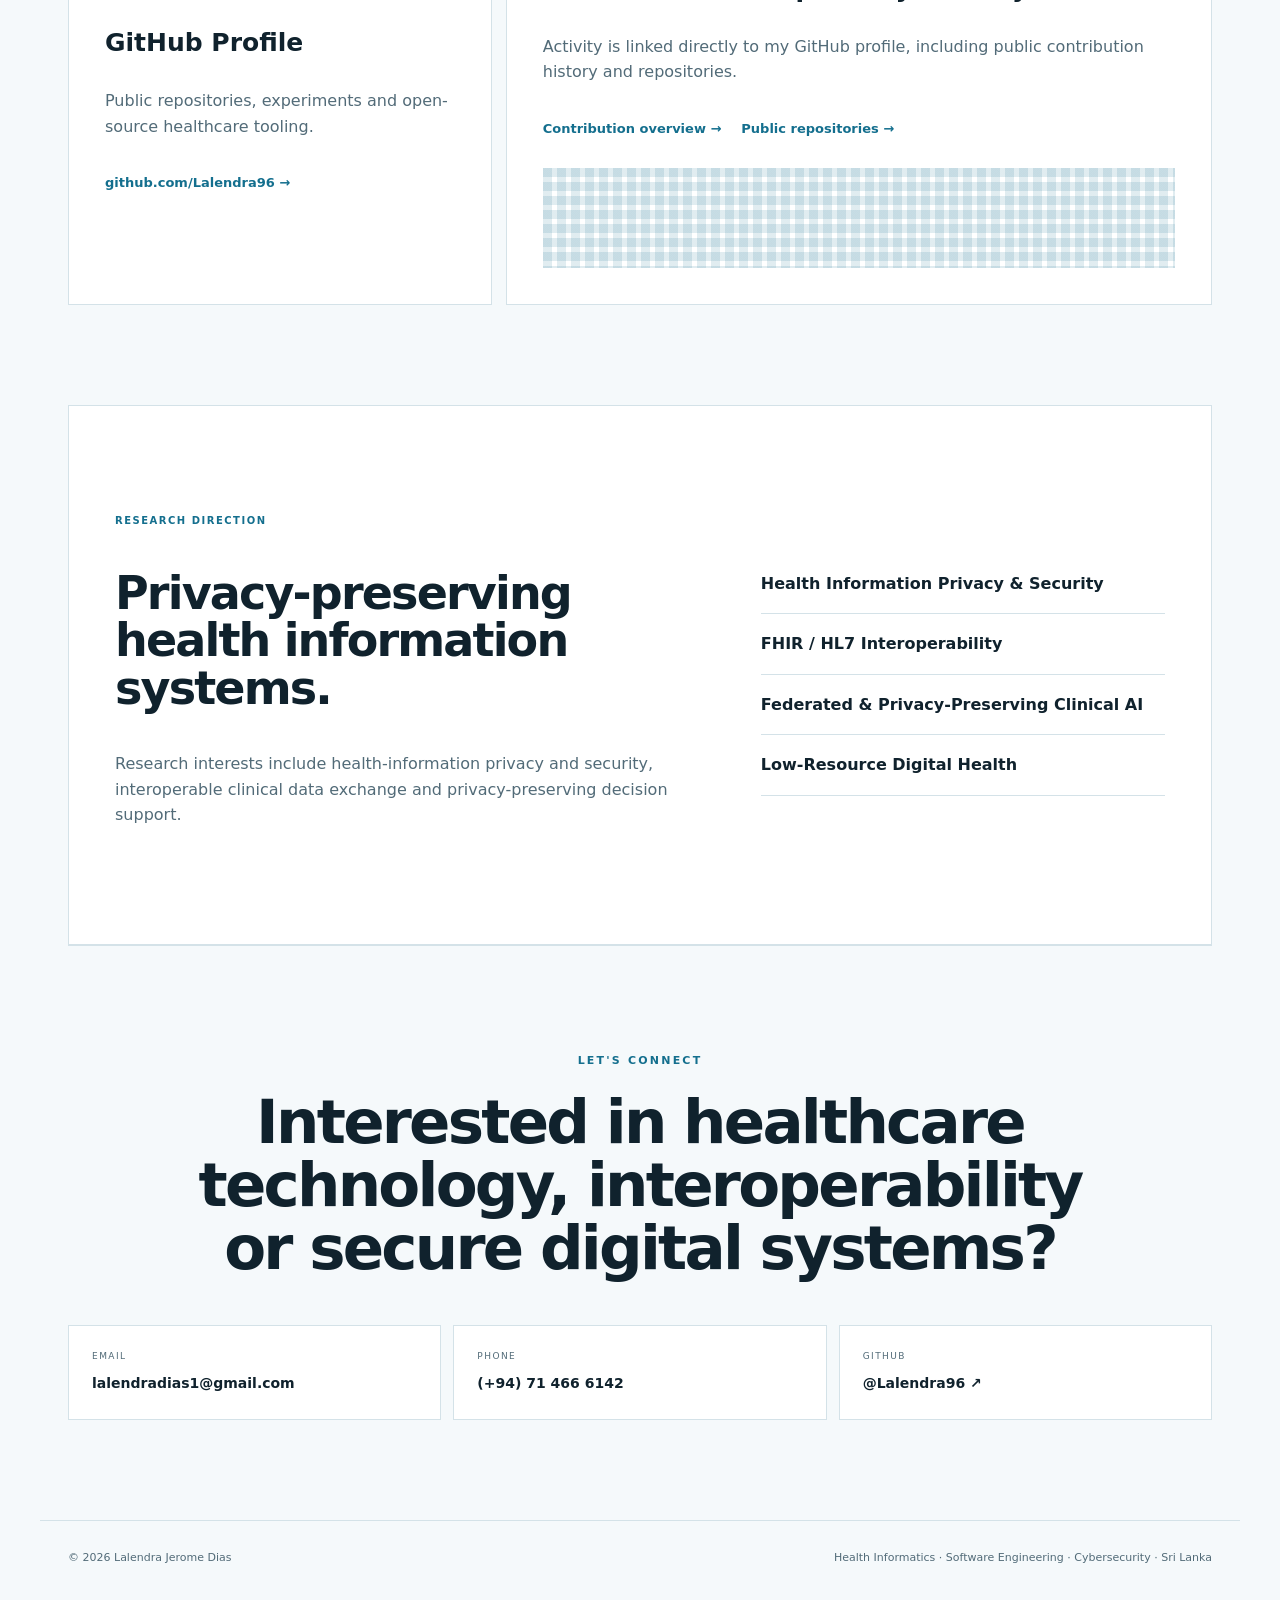
==== commit b9f0633f: "Display Lansu and Cadre project screenshots" ====
--- a/index.html
+++ b/index.html
@@ -4,8 +4,8 @@
 <article class="project featured reveal"><div class="project-copy"><span class="tag">FLAGSHIP · HEALTH INFORMATICS</span><h3>Laboratory Information Management System</h3><p>End-to-end laboratory workflows spanning specimen processing, barcode identification, configurable reporting, analyzer integration and clinical result delivery.</p><div class="chips"><span>Laravel</span><span>PostgreSQL</span><span>HL7</span><span>Analyzer Integration</span><span>Barcode</span></div><a href="case-studies/lims.html">Read case study →</a></div><div class="shot project-image"><img src="assets/lis-system.png" alt="Pariksha Laboratory Information Management System interface" loading="eager"></div></article>
 <article class="project reveal"><div class="shot compact empty-shot"><span>SCREENSHOT SLOT</span><small>Blood Bank Module · recommended 16:9</small></div><span class="tag">TRANSFUSION MEDICINE</span><h3>Blood Bank Module</h3><p>Clinical blood-bank workflows covering donor/component processes, compatibility, issue workflows and auditable safety controls.</p><a href="case-studies/blood-bank.html">Read case study →</a></article>
 <article class="project reveal"><div class="shot compact empty-shot"><span>SCREENSHOT SLOT</span><small>Hospital Diet Management · recommended 16:9</small></div><span class="tag">HOSPITAL OPERATIONS</span><h3>Hospital Diet Management</h3><p>Digitized ward diet requisitions and operational coordination designed for hospital environments.</p><a href="case-studies/hospital-diet.html">Read case study →</a></article>
-<article class="project reveal"><div class="shot compact empty-shot"><span>SCREENSHOT SLOT</span><small>Lansu Tender Document Builder · recommended 16:9</small></div><span class="tag">GOVERNMENT DIGITALIZATION</span><h3>Lansu Tender Document Builder</h3><p>Structured procurement-document authoring for Sri Lankan government contexts with multilingual requirements, roles and auditability.</p><a href="case-studies/lansu.html">Read case study →</a></article>
-<article class="project featured cadre-feature reveal"><div class="project-copy"><span class="tag">HIGHLIGHT · WORKFORCE MANAGEMENT</span><h3>Cadre Management System</h3><p>Administrative workforce and approved-cadre management with position tracking, vacancies, leave visibility, workforce analytics, circulars and controlled administrative workflows.</p><div class="chips"><span>Workforce Analytics</span><span>RBAC</span><span>Audit</span><span>Dashboard</span></div><span class="private-note">Private production repository</span></div><div class="shot empty-shot wide-slot"><span>SCREENSHOT SLOT</span><small>Cadre Management dashboard · recommended 16:9</small></div></article>
+<article class="project reveal"><div class="shot compact project-image"><img src="assets/lansu.png" alt="Lansu Tender Document Builder interface" loading="lazy"></div><span class="tag">GOVERNMENT DIGITALIZATION</span><h3>Lansu Tender Document Builder</h3><p>Structured procurement-document authoring for Sri Lankan government contexts with multilingual requirements, roles and auditability.</p><a href="case-studies/lansu.html">Read case study →</a></article>
+<article class="project featured cadre-feature reveal"><div class="project-copy"><span class="tag">HIGHLIGHT · WORKFORCE MANAGEMENT</span><h3>Cadre Management System</h3><p>Administrative workforce and approved-cadre management with position tracking, vacancies, leave visibility, workforce analytics, circulars and controlled administrative workflows.</p><div class="chips"><span>Workforce Analytics</span><span>RBAC</span><span>Audit</span><span>Dashboard</span></div><span class="private-note">Private production repository</span></div><div class="shot project-image wide-slot"><img src="assets/cadre-system.png" alt="Cadre Management System workforce dashboard" loading="lazy"></div></article>
 <article class="project reveal"><span class="tag">INTEROPERABILITY</span><h3>FHIR Validator</h3><p>An open-source direction focused on healthcare interoperability and standards-aware validation.</p><a href="https://github.com/Lalendra96/fhir-validator">View public repository →</a></article><article class="project reveal"><span class="tag">HEALTHCARE SECURITY</span><h3>Health Security Scanner</h3><p>Security tooling exploring practical safeguards for digital-health applications and infrastructure.</p><a href="https://github.com/Lalendra96/health-secuirty-scanner">View public repository →</a></article></div><p class="privacy">Production healthcare systems are represented as sanitized case studies. Patient data, credentials, internal infrastructure and protected source code are never published.</p></section>
 <section id="architecture"><div class="section-head reveal"><span>02 / ARCHITECTURE</span><h2>Making complex clinical integrations understandable.</h2></div><div class="architecture-placeholder reveal"><div class="diagram-icon">◇──◇──◇</div><h3>Architecture Diagram Placeholder</h3><p>Add a sanitized system architecture showing HIMS/LIMS services, integration middleware, databases, analyzers, PACS and external clinical systems without exposing protected infrastructure.</p><span>DIAGRAM · 16:9</span></div></section>
 <section id="experience"><div class="section-head reveal"><span>03 / EXPERIENCE</span><h2>From application engineering to production health systems.</h2></div><div class="timeline"><article class="timeline-item reveal"><time>Current</time><div><h3>Senior Software Engineer · Loons Lab (Pvt) Ltd</h3><p>Healthcare software engineering, HIMS maintenance, LIMS development, clinical integrations, stakeholder coordination, training and production support.</p></div></article><article class="timeline-item reveal"><time>Current</time><div><h3>Visiting Lecturer · SLIATE</h3><p>Teaching object-oriented programming, web programming and software-design concepts.</p></div></article><article class="timeline-item reveal"><time>7+ years</time><div><h3>Health Information Systems Engineering</h3><p>Progressive experience building and supporting digital systems across hospital, laboratory and clinical operational environments.</p></div></article></div></section>
--- a/assets/style.css
+++ b/assets/style.css
@@ -1 +1 @@
-:root{--bg:#071018;--panel:#0c1822;--panel2:#10232f;--text:#edf5f8;--muted:#91a7b5;--accent:#68c4df;--accent2:#86e1c3;--line:#203640;--shadow:0 24px 80px rgba(0,0,0,.2);--max:1200px}*{box-sizing:border-box}html{scroll-behavior:smooth;scroll-padding-top:90px}body{margin:0;background:var(--bg);color:var(--text);font-family:Inter,ui-sans-serif,system-ui,-apple-system,BlinkMacSystemFont,"Segoe UI",sans-serif;line-height:1.6;transition:background .45s,color .45s;overflow-x:hidden}body.light{--bg:#f5f9fb;--panel:#fff;--panel2:#eaf3f7;--text:#10222d;--muted:#526b78;--accent:#146f8e;--accent2:#177a63;--line:#d4e2e8;--shadow:0 24px 80px rgba(35,70,85,.1)}body:before{content:"";position:fixed;width:700px;height:700px;left:-300px;top:-320px;background:radial-gradient(circle,color-mix(in srgb,var(--accent) 12%,transparent),transparent 68%);pointer-events:none;z-index:-1}.cursor-glow{position:fixed;width:360px;height:360px;border-radius:50%;background:radial-gradient(circle,color-mix(in srgb,var(--accent) 7%,transparent),transparent 70%);transform:translate(-50%,-50%);pointer-events:none;z-index:-1;transition:opacity .3s}.nav{height:76px;max-width:var(--max);margin:auto;padding:0 28px;display:flex;align-items:center;border-bottom:1px solid var(--line);position:sticky;top:0;background:color-mix(in srgb,var(--bg) 86%,transparent);backdrop-filter:blur(18px);z-index:20}.brand{font-size:22px;font-weight:900;margin-right:auto}.brand span,.hero em{color:var(--accent)}a{color:inherit;text-decoration:none}.nav nav{display:flex;gap:23px;font-size:12px;color:var(--muted)}.nav nav a{transition:.2s}.nav nav a:hover{color:var(--text)}#theme{margin-left:25px;border:1px solid var(--line);background:var(--panel);color:var(--text);border-radius:50%;width:40px;height:40px;cursor:pointer;position:relative;box-shadow:var(--shadow)}#theme span{position:absolute;inset:0;display:grid;place-items:center;transition:.35s}.sun{opacity:0;transform:rotate(-80deg) scale(.6)}body.light .sun{opacity:1;transform:none}body.light .moon{opacity:0;transform:rotate(80deg) scale(.6)}main,footer{max-width:var(--max);margin:auto;padding:0 28px}.hero{padding:125px 0 75px}.eyebrow,.section-head>span,.contact>span{font-size:11px;letter-spacing:.2em;color:var(--accent);font-weight:850}.hero h1{font-size:clamp(50px,7.4vw,96px);line-height:.96;letter-spacing:-.06em;max-width:1050px;margin:20px 0 32px}.hero h1 em{font-style:normal}.lead{font-size:20px;color:var(--muted);max-width:780px}.lead strong{color:var(--text)}.actions{display:flex;gap:12px;margin:38px 0 76px}.primary,.secondary{display:inline-block;padding:13px 20px;border-radius:7px;font-weight:780;font-size:13px;transition:.25s}.primary{background:var(--accent);color:var(--bg)}.primary:hover{transform:translateY(-2px);box-shadow:0 10px 35px color-mix(in srgb,var(--accent) 20%,transparent)}.secondary{border:1px solid var(--line)}.secondary:hover{border-color:var(--accent)}.metrics{border-top:1px solid var(--line);border-bottom:1px solid var(--line);display:grid;grid-template-columns:repeat(4,1fr)}.metrics div{padding:27px 20px;border-right:1px solid var(--line)}.metrics div:first-child{padding-left:0}.metrics div:last-child{border:0}.metrics b{display:block;font-size:20px}.metrics span{font-size:11px;color:var(--muted)}section:not(.hero){padding:100px 0}.section-head{display:grid;grid-template-columns:1fr 2fr;gap:40px;margin-bottom:50px}.section-head h2{font-size:clamp(31px,4vw,53px);line-height:1.06;letter-spacing:-.04em;margin:0}.grid{display:grid;grid-template-columns:repeat(2,1fr);gap:15px}.project{background:var(--panel);border:1px solid var(--line);padding:34px;min-height:290px;position:relative;transition:transform .35s,border .35s,box-shadow .35s}.project:hover{transform:translateY(-5px);border-color:color-mix(in srgb,var(--accent) 65%,var(--line));box-shadow:var(--shadow)}.project.featured{grid-column:1/-1;min-height:390px;display:grid;grid-template-columns:1.15fr .85fr;gap:35px;align-items:stretch}.project-copy{display:flex;flex-direction:column;align-items:flex-start;justify-content:center}.tag{font-size:10px;letter-spacing:.15em;color:var(--accent);font-weight:850}.project h3{font-size:27px;letter-spacing:-.025em;margin:16px 0 10px}.project p,.research p{color:var(--muted)}.project a,.activity-card a{display:inline-block;margin-top:18px;color:var(--accent);font-weight:750;font-size:13px}.chips{display:flex;gap:8px;flex-wrap:wrap;margin-top:20px}.chips span{border:1px solid var(--line);padding:5px 9px;border-radius:20px;font-size:10px;color:var(--muted)}.privacy{font-size:11px;color:var(--muted);margin-top:18px}.shot,.architecture-placeholder{background:linear-gradient(135deg,var(--panel2),color-mix(in srgb,var(--accent) 5%,var(--panel)));border:1px dashed color-mix(in srgb,var(--accent) 45%,var(--line));position:relative;overflow:hidden}.shot:after,.architecture-placeholder:after{content:"";position:absolute;width:170px;height:170px;border:1px solid color-mix(in srgb,var(--accent) 18%,transparent);border-radius:50%;right:-45px;bottom:-70px}.shot{min-height:270px;display:flex;flex-direction:column;align-items:center;justify-content:center;text-align:center;padding:25px}.shot.compact{min-height:150px;margin:-10px -10px 27px}.shot span,.architecture-placeholder>span,.activity-card.placeholder>span{font-size:10px;letter-spacing:.17em;color:var(--accent);font-weight:800}.shot small{color:var(--muted);margin-top:8px}.architecture-placeholder{min-height:440px;display:flex;flex-direction:column;align-items:center;justify-content:center;text-align:center;padding:50px}.architecture-placeholder h3{font-size:28px;margin:20px 0 5px}.architecture-placeholder p{max-width:650px;color:var(--muted)}.diagram-icon{font-size:45px;letter-spacing:10px;color:var(--accent)}.timeline{position:relative;margin-left:17%}.timeline:before{content:"";position:absolute;left:104px;top:8px;bottom:8px;width:1px;background:var(--line)}.timeline-item{display:grid;grid-template-columns:105px 1fr;gap:45px;position:relative;padding:0 0 48px}.timeline-item:before{content:"";width:9px;height:9px;background:var(--accent);border:5px solid var(--bg);border-radius:50%;position:absolute;left:96px;top:5px}.timeline-item time{font-size:11px;color:var(--accent);font-weight:800}.timeline-item h3{margin:0 0 7px;font-size:22px}.timeline-item p{color:var(--muted);max-width:700px;margin:0}.credentials{display:grid;grid-template-columns:repeat(2,1fr);gap:14px}.credential{padding:32px;border:1px solid var(--line);background:var(--panel);min-height:210px;transition:.3s}.credential:hover{border-color:var(--accent);transform:translateY(-3px)}.credential>span{font-size:10px;letter-spacing:.15em;color:var(--accent);font-weight:800}.credential h3{font-size:23px;margin:25px 0 5px}.credential p{color:var(--muted);margin:0}.credential strong{display:block;margin-top:12px;color:var(--accent)}.credential.placeholder{border-style:dashed}.activity-grid{display:grid;grid-template-columns:.75fr 1.25fr;gap:14px}.activity-card{background:var(--panel);border:1px solid var(--line);padding:36px;min-height:300px}.activity-mark{font-size:50px;color:var(--accent)}.activity-card h3{font-size:25px}.activity-card p{color:var(--muted)}.activity-card.placeholder{border-style:dashed}.fake-contrib{height:100px;margin-top:28px;background-image:linear-gradient(90deg,color-mix(in srgb,var(--accent) 13%,transparent) 9px,transparent 9px),linear-gradient(color-mix(in srgb,var(--accent) 13%,transparent) 9px,transparent 9px);background-size:14px 14px}.research{display:grid;grid-template-columns:1.4fr 1fr;gap:80px;background:var(--panel);padding-left:46px!important;padding-right:46px!important;border:1px solid var(--line)}.research h2{font-size:46px;line-height:1.04;letter-spacing:-.04em}.research-list{display:flex;flex-direction:column;justify-content:center}.research-list span{padding:17px 0;border-bottom:1px solid var(--line);font-weight:650}.contact{border-top:1px solid var(--line);text-align:center}.contact h2{font-size:clamp(35px,5vw,61px);max-width:920px;margin:18px auto 45px;line-height:1.04;letter-spacing:-.045em}.contact-cards{display:grid;grid-template-columns:repeat(3,1fr);gap:12px;text-align:left}.contact-cards a{padding:23px;border:1px solid var(--line);background:var(--panel);transition:.3s}.contact-cards a:hover{transform:translateY(-4px);border-color:var(--accent)}.contact-cards small{display:block;color:var(--muted);font-size:9px;letter-spacing:.16em;margin-bottom:7px}.contact-cards strong{font-size:14px}footer{border-top:1px solid var(--line);padding-top:28px;padding-bottom:38px;display:flex;justify-content:space-between;color:var(--muted);font-size:11px}.reveal{opacity:0;transform:translateY(25px);transition:opacity .75s cubic-bezier(.2,.7,.2,1),transform .75s cubic-bezier(.2,.7,.2,1)}.reveal.visible{opacity:1;transform:none}@media(prefers-reduced-motion:reduce){*{scroll-behavior:auto!important}.reveal{opacity:1;transform:none;transition:none}.cursor-glow{display:none}}@media(max-width:900px){.nav nav{display:none}.project.featured,.section-head,.research,.activity-grid{grid-template-columns:1fr}.timeline{margin-left:0}.research{gap:20px}.contact-cards{grid-template-columns:1fr}}@media(max-width:700px){main,footer,.nav{padding-left:20px;padding-right:20px}.hero{padding-top:85px}.metrics,.grid,.credentials{grid-template-columns:1fr}.metrics div{border-right:0;border-bottom:1px solid var(--line);padding-left:0}.project.featured{grid-column:auto}.architecture-placeholder{min-height:350px;padding:30px}.timeline:before{left:0}.timeline-item{grid-template-columns:1fr;padding-left:28px;gap:5px}.timeline-item:before{left:-8px}.research{padding:30px 25px!important}.research h2{font-size:36px}.section-head{gap:12px}footer{gap:15px;flex-direction:column}.cursor-glow{display:none}}+:root{--bg:#071018;--panel:#0c1822;--panel2:#10232f;--text:#edf5f8;--muted:#91a7b5;--accent:#68c4df;--accent2:#86e1c3;--line:#203640;--shadow:0 24px 80px rgba(0,0,0,.2);--max:1200px}*{box-sizing:border-box}html{scroll-behavior:smooth;scroll-padding-top:90px}body{margin:0;background:var(--bg);color:var(--text);font-family:Inter,ui-sans-serif,system-ui,-apple-system,BlinkMacSystemFont,"Segoe UI",sans-serif;line-height:1.6;transition:background .45s,color .45s;overflow-x:hidden}body.light{--bg:#f5f9fb;--panel:#fff;--panel2:#eaf3f7;--text:#10222d;--muted:#526b78;--accent:#146f8e;--accent2:#177a63;--line:#d4e2e8;--shadow:0 24px 80px rgba(35,70,85,.1)}body:before{content:"";position:fixed;width:700px;height:700px;left:-300px;top:-320px;background:radial-gradient(circle,color-mix(in srgb,var(--accent) 12%,transparent),transparent 68%);pointer-events:none;z-index:-1}.cursor-glow{position:fixed;width:360px;height:360px;border-radius:50%;background:radial-gradient(circle,color-mix(in srgb,var(--accent) 7%,transparent),transparent 70%);transform:translate(-50%,-50%);pointer-events:none;z-index:-1;transition:opacity .3s}.nav{height:76px;max-width:var(--max);margin:auto;padding:0 28px;display:flex;align-items:center;border-bottom:1px solid var(--line);position:sticky;top:0;background:color-mix(in srgb,var(--bg) 86%,transparent);backdrop-filter:blur(18px);z-index:20}.brand{font-size:22px;font-weight:900;margin-right:auto}.brand span,.hero em{color:var(--accent)}a{color:inherit;text-decoration:none}.nav nav{display:flex;gap:23px;font-size:12px;color:var(--muted)}.nav nav a{transition:.2s}.nav nav a:hover{color:var(--text)}#theme{margin-left:25px;border:1px solid var(--line);background:var(--panel);color:var(--text);border-radius:50%;width:40px;height:40px;cursor:pointer;position:relative;box-shadow:var(--shadow)}#theme span{position:absolute;inset:0;display:grid;place-items:center;transition:.35s}.sun{opacity:0;transform:rotate(-80deg) scale(.6)}body.light .sun{opacity:1;transform:none}body.light .moon{opacity:0;transform:rotate(80deg) scale(.6)}main,footer{max-width:var(--max);margin:auto;padding:0 28px}.hero{padding:125px 0 75px}.eyebrow,.section-head>span,.contact>span{font-size:11px;letter-spacing:.2em;color:var(--accent);font-weight:850}.hero h1{font-size:clamp(50px,7.4vw,96px);line-height:.96;letter-spacing:-.06em;max-width:1050px;margin:20px 0 32px}.hero h1 em{font-style:normal}.lead{font-size:20px;color:var(--muted);max-width:900px}.lead strong{color:var(--text)}.actions{display:flex;gap:12px;margin:38px 0 76px}.primary,.secondary{display:inline-block;padding:13px 20px;border-radius:7px;font-weight:780;font-size:13px;transition:.25s}.primary{background:var(--accent);color:var(--bg)}.primary:hover{transform:translateY(-2px);box-shadow:0 10px 35px color-mix(in srgb,var(--accent) 20%,transparent)}.secondary{border:1px solid var(--line)}.secondary:hover{border-color:var(--accent)}.metrics{border-top:1px solid var(--line);border-bottom:1px solid var(--line);display:grid;grid-template-columns:repeat(4,1fr)}.metrics div{padding:27px 20px;border-right:1px solid var(--line)}.metrics div:first-child{padding-left:0}.metrics div:last-child{border:0}.metrics b{display:block;font-size:20px}.metrics span{font-size:11px;color:var(--muted)}section:not(.hero){padding:100px 0}.section-head{display:grid;grid-template-columns:1fr 2fr;gap:40px;margin-bottom:50px}.section-head h2{font-size:clamp(31px,4vw,53px);line-height:1.06;letter-spacing:-.04em;margin:0}.grid{display:grid;grid-template-columns:repeat(2,minmax(0,1fr));gap:15px}.project{background:var(--panel);border:1px solid var(--line);padding:34px;min-width:0;min-height:290px;position:relative;overflow:hidden;transition:transform .35s,border .35s,box-shadow .35s}.project:hover{transform:translateY(-5px);border-color:color-mix(in srgb,var(--accent) 65%,var(--line));box-shadow:var(--shadow)}.project.featured{grid-column:1/-1;min-height:390px;display:grid;grid-template-columns:minmax(0,.9fr) minmax(0,1.35fr);gap:35px;align-items:stretch}.project-copy{display:flex;min-width:0;flex-direction:column;align-items:flex-start;justify-content:center}.tag{font-size:10px;letter-spacing:.15em;color:var(--accent);font-weight:850}.project h3{font-size:27px;letter-spacing:-.025em;margin:16px 0 10px}.project p,.research p{color:var(--muted)}.project a,.activity-card a{display:inline-block;margin-top:18px;color:var(--accent);font-weight:750;font-size:13px}.chips{display:flex;gap:8px;flex-wrap:wrap;margin-top:20px}.chips span{border:1px solid var(--line);padding:5px 9px;border-radius:20px;font-size:10px;color:var(--muted)}.private-note{font-size:10px;color:var(--muted);margin-top:18px}.privacy{font-size:11px;color:var(--muted);margin-top:18px}.shot,.architecture-placeholder{background:linear-gradient(135deg,var(--panel2),color-mix(in srgb,var(--accent) 5%,var(--panel)));border:1px dashed color-mix(in srgb,var(--accent) 45%,var(--line));position:relative;overflow:hidden}.shot:after,.architecture-placeholder:after{content:"";position:absolute;width:170px;height:170px;border:1px solid color-mix(in srgb,var(--accent) 18%,transparent);border-radius:50%;right:-45px;bottom:-70px;pointer-events:none}.shot{min-height:270px;display:flex;flex-direction:column;align-items:center;justify-content:center;text-align:center;padding:25px}.shot.compact{height:190px;min-height:190px;margin:-10px -10px 27px}.shot span,.architecture-placeholder>span{font-size:10px;letter-spacing:.17em;color:var(--accent);font-weight:800}.shot small{color:var(--muted);margin-top:8px}.project-image{padding:0;border-style:solid;min-width:0;aspect-ratio:16/9;align-self:center}.project-image:after{display:none}.project-image img{display:block;width:100%;height:100%;object-fit:cover;object-position:center;border:0}.empty-shot{background:linear-gradient(135deg,color-mix(in srgb,var(--accent) 4%,var(--panel2)),var(--panel));}.empty-shot:before{content:"";position:absolute;inset:18px;border:1px solid color-mix(in srgb,var(--accent) 12%,transparent);pointer-events:none}.wide-slot{aspect-ratio:16/9;min-height:0;height:auto;align-self:center}.cadre-feature{border-color:color-mix(in srgb,var(--accent2) 25%,var(--line))}.architecture-placeholder{min-height:440px;display:flex;flex-direction:column;align-items:center;justify-content:center;text-align:center;padding:50px}.architecture-placeholder h3{font-size:28px;margin:20px 0 5px}.architecture-placeholder p{max-width:650px;color:var(--muted)}.diagram-icon{font-size:45px;letter-spacing:10px;color:var(--accent)}.timeline{position:relative;margin-left:17%}.timeline:before{content:"";position:absolute;left:104px;top:8px;bottom:8px;width:1px;background:var(--line)}.timeline-item{display:grid;grid-template-columns:105px 1fr;gap:45px;position:relative;padding:0 0 48px}.timeline-item:before{content:"";width:9px;height:9px;background:var(--accent);border:5px solid var(--bg);border-radius:50%;position:absolute;left:96px;top:5px}.timeline-item time{font-size:11px;color:var(--accent);font-weight:800}.timeline-item h3{margin:0 0 7px;font-size:22px}.timeline-item p{color:var(--muted);max-width:700px;margin:0}.credentials{display:grid;grid-template-columns:repeat(3,minmax(0,1fr));gap:14px}.credential{padding:32px;border:1px solid var(--line);background:var(--panel);min-height:210px;transition:.3s}.credential:hover{border-color:var(--accent);transform:translateY(-3px)}.credential>span{font-size:10px;letter-spacing:.15em;color:var(--accent);font-weight:800}.credential h3{font-size:23px;margin:25px 0 5px}.credential p{color:var(--muted);margin:0}.credential strong{display:block;margin-top:12px;color:var(--accent)}.activity-grid{display:grid;grid-template-columns:.75fr 1.25fr;gap:14px}.activity-card{background:var(--panel);border:1px solid var(--line);padding:36px;min-height:300px}.activity-mark{font-size:50px;color:var(--accent)}.activity-card h3{font-size:25px}.activity-card p{color:var(--muted)}.github-links{display:flex;gap:20px;flex-wrap:wrap}.fake-contrib{height:100px;margin-top:28px;background-image:linear-gradient(90deg,color-mix(in srgb,var(--accent) 13%,transparent) 9px,transparent 9px),linear-gradient(color-mix(in srgb,var(--accent) 13%,transparent) 9px,transparent 9px);background-size:14px 14px}.research{display:grid;grid-template-columns:1.4fr 1fr;gap:80px;background:var(--panel);padding-left:46px!important;padding-right:46px!important;border:1px solid var(--line)}.research h2{font-size:46px;line-height:1.04;letter-spacing:-.04em}.research-list{display:flex;flex-direction:column;justify-content:center}.research-list span{padding:17px 0;border-bottom:1px solid var(--line);font-weight:650}.contact{border-top:1px solid var(--line);text-align:center}.contact h2{font-size:clamp(35px,5vw,61px);max-width:920px;margin:18px auto 45px;line-height:1.04;letter-spacing:-.045em}.contact-cards{display:grid;grid-template-columns:repeat(3,1fr);gap:12px;text-align:left}.contact-cards a{padding:23px;border:1px solid var(--line);background:var(--panel);transition:.3s}.contact-cards a:hover{transform:translateY(-4px);border-color:var(--accent)}.contact-cards small{display:block;color:var(--muted);font-size:9px;letter-spacing:.16em;margin-bottom:7px}.contact-cards strong{font-size:14px}footer{border-top:1px solid var(--line);padding-top:28px;padding-bottom:38px;display:flex;justify-content:space-between;color:var(--muted);font-size:11px}.reveal{opacity:0;transform:translateY(25px);transition:opacity .75s cubic-bezier(.2,.7,.2,1),transform .75s cubic-bezier(.2,.7,.2,1)}.reveal.visible{opacity:1;transform:none}@media(prefers-reduced-motion:reduce){*{scroll-behavior:auto!important}.reveal{opacity:1;transform:none;transition:none}.cursor-glow{display:none}}@media(max-width:900px){.nav nav{display:none}.project.featured,.section-head,.research,.activity-grid{grid-template-columns:1fr}.project.featured .shot{width:100%}.timeline{margin-left:0}.research{gap:20px}.contact-cards{grid-template-columns:1fr}.credentials{grid-template-columns:1fr}}@media(max-width:700px){main,footer,.nav{padding-left:20px;padding-right:20px}.hero{padding-top:85px}.metrics,.grid,.credentials{grid-template-columns:1fr}.metrics div{border-right:0;border-bottom:1px solid var(--line);padding-left:0}.project.featured{grid-column:auto}.architecture-placeholder{min-height:350px;padding:30px}.timeline:before{left:0}.timeline-item{grid-template-columns:1fr;padding-left:28px;gap:5px}.timeline-item:before{left:-8px}.research{padding:30px 25px!important}.research h2{font-size:36px}.section-head{gap:12px}footer{gap:15px;flex-direction:column}.cursor-glow{display:none}}
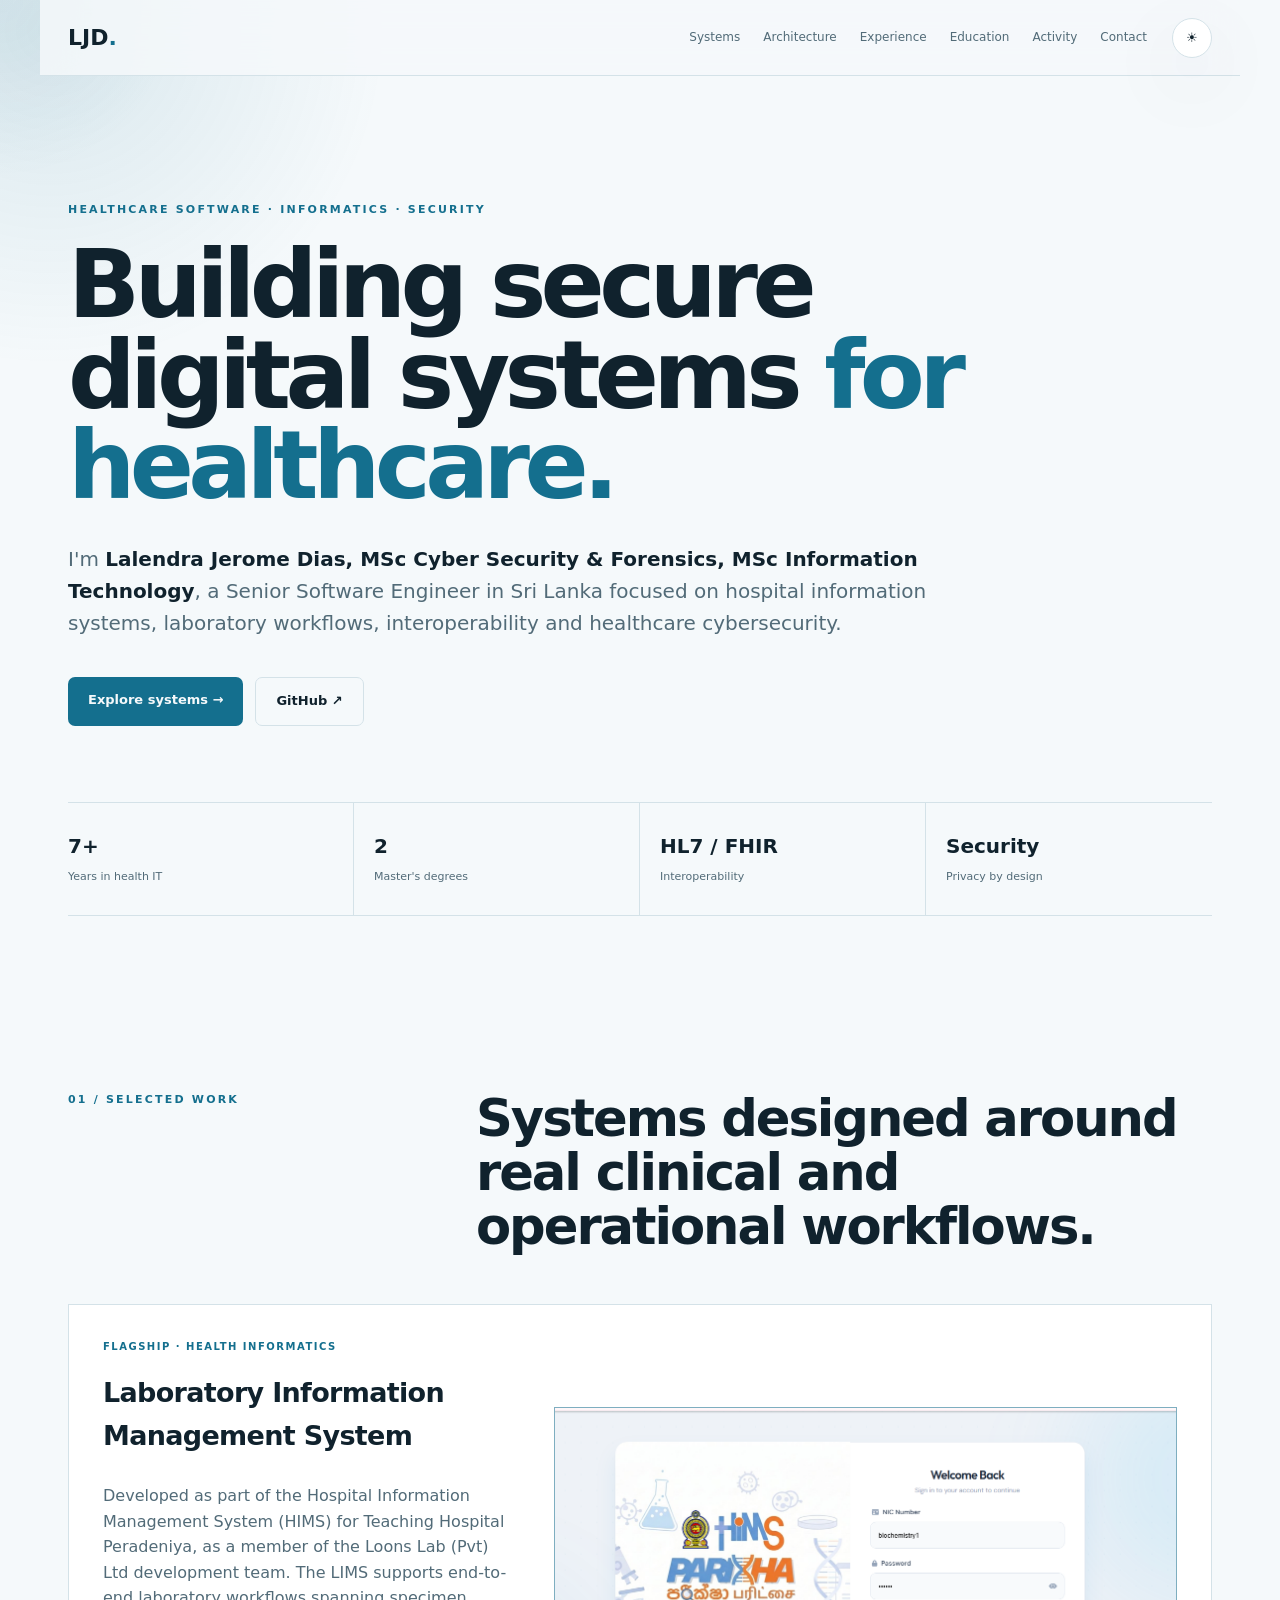
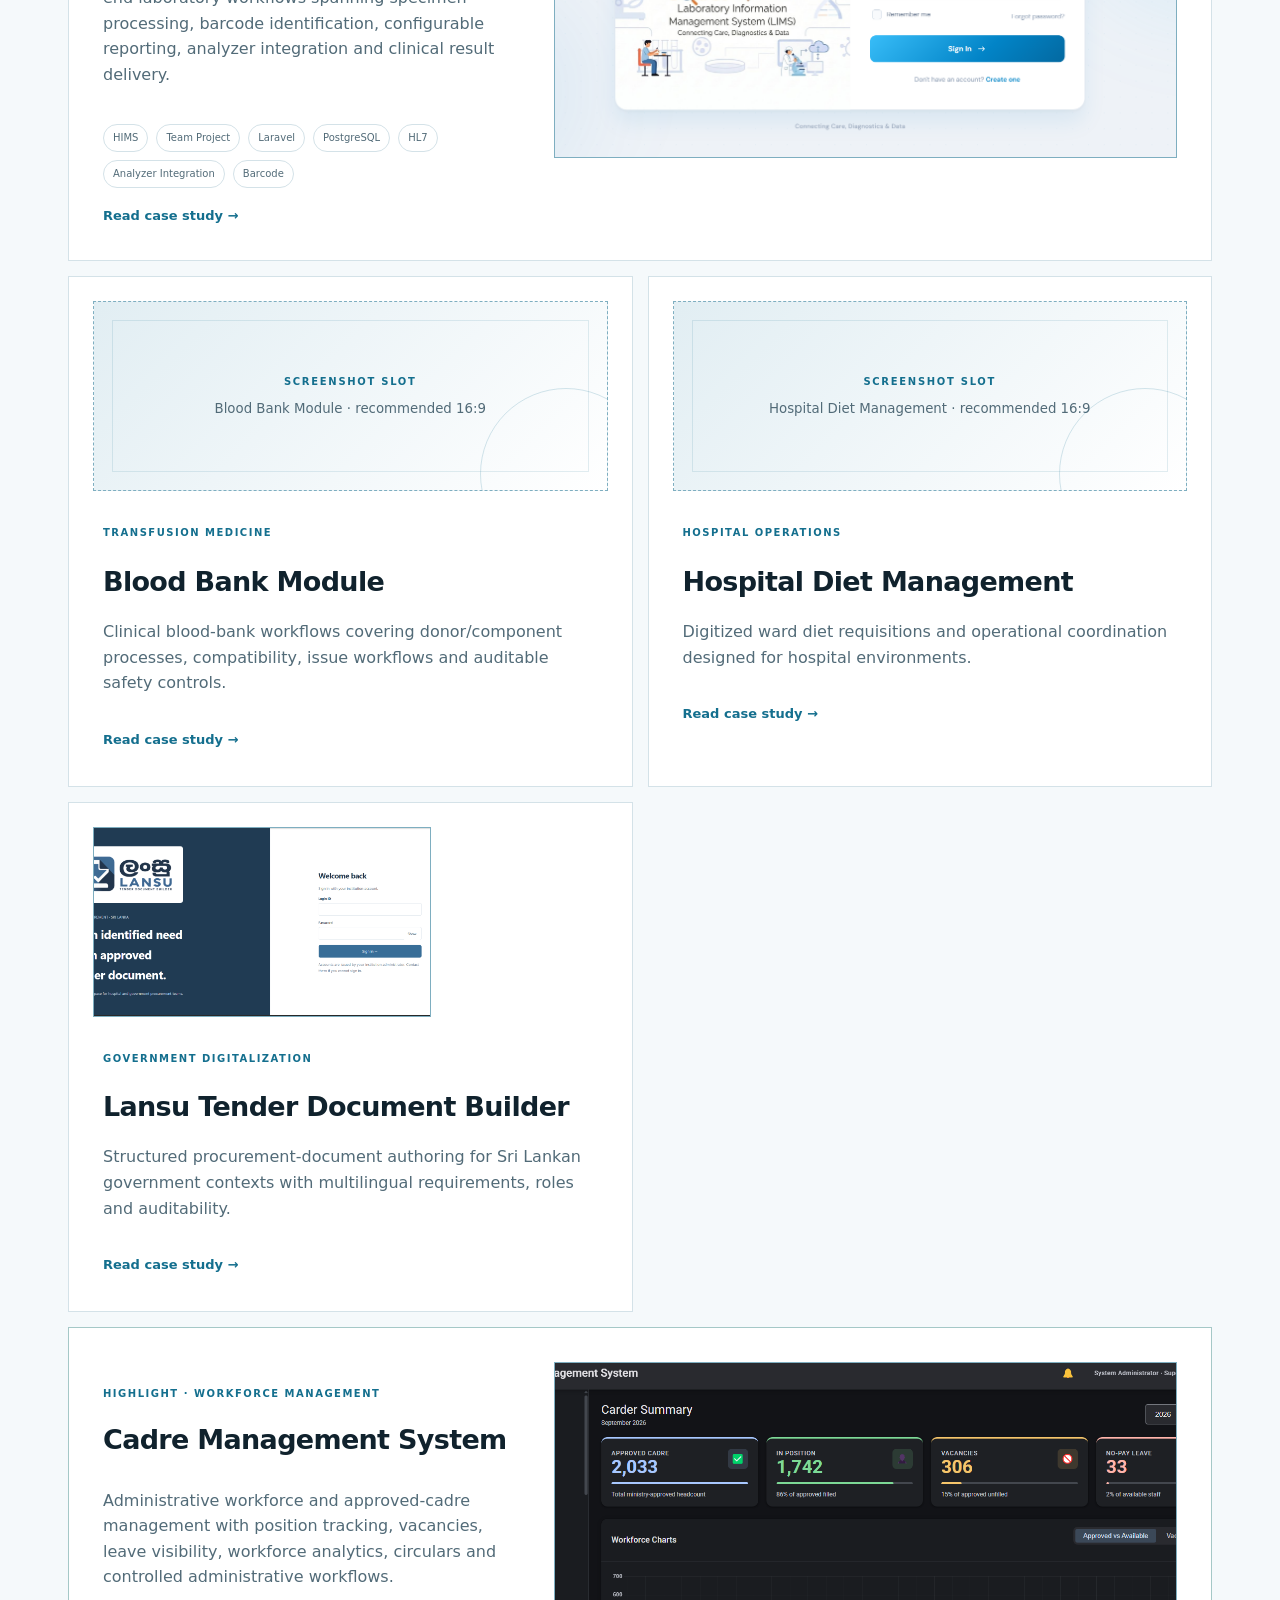
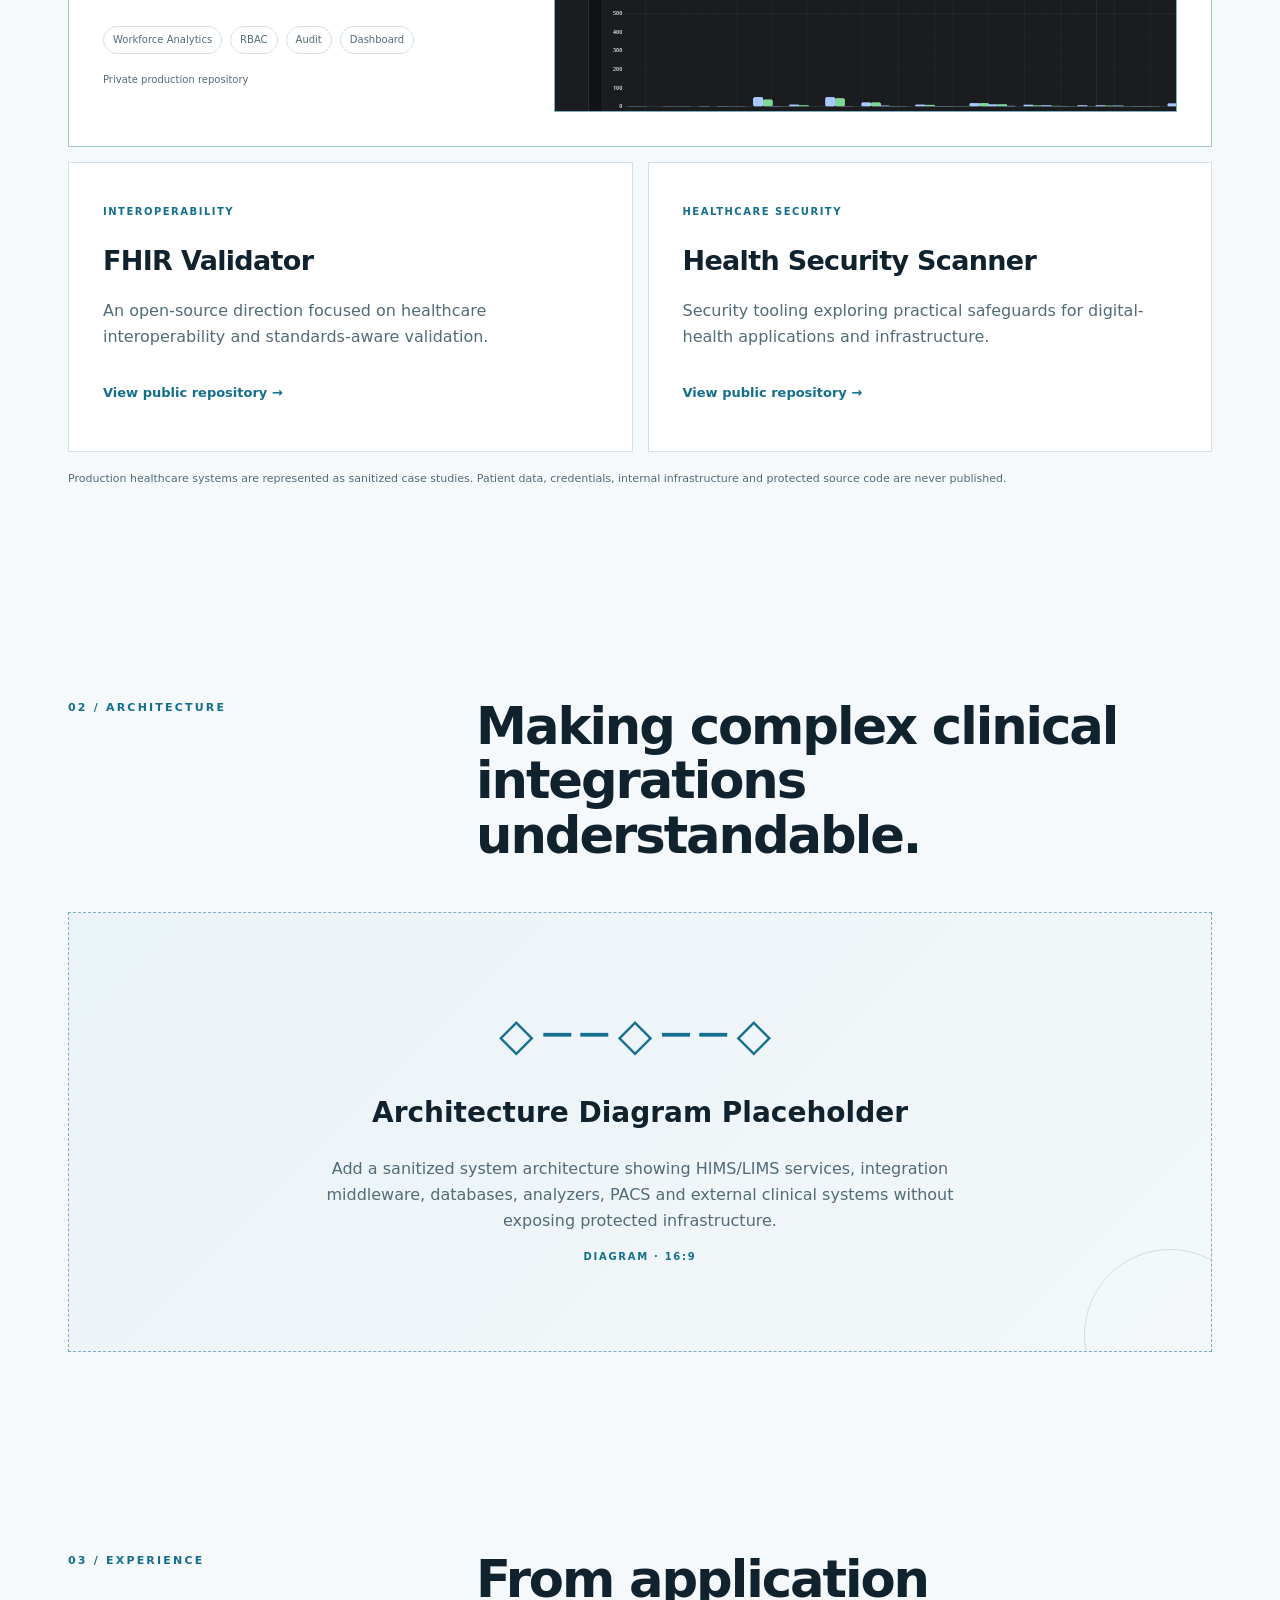
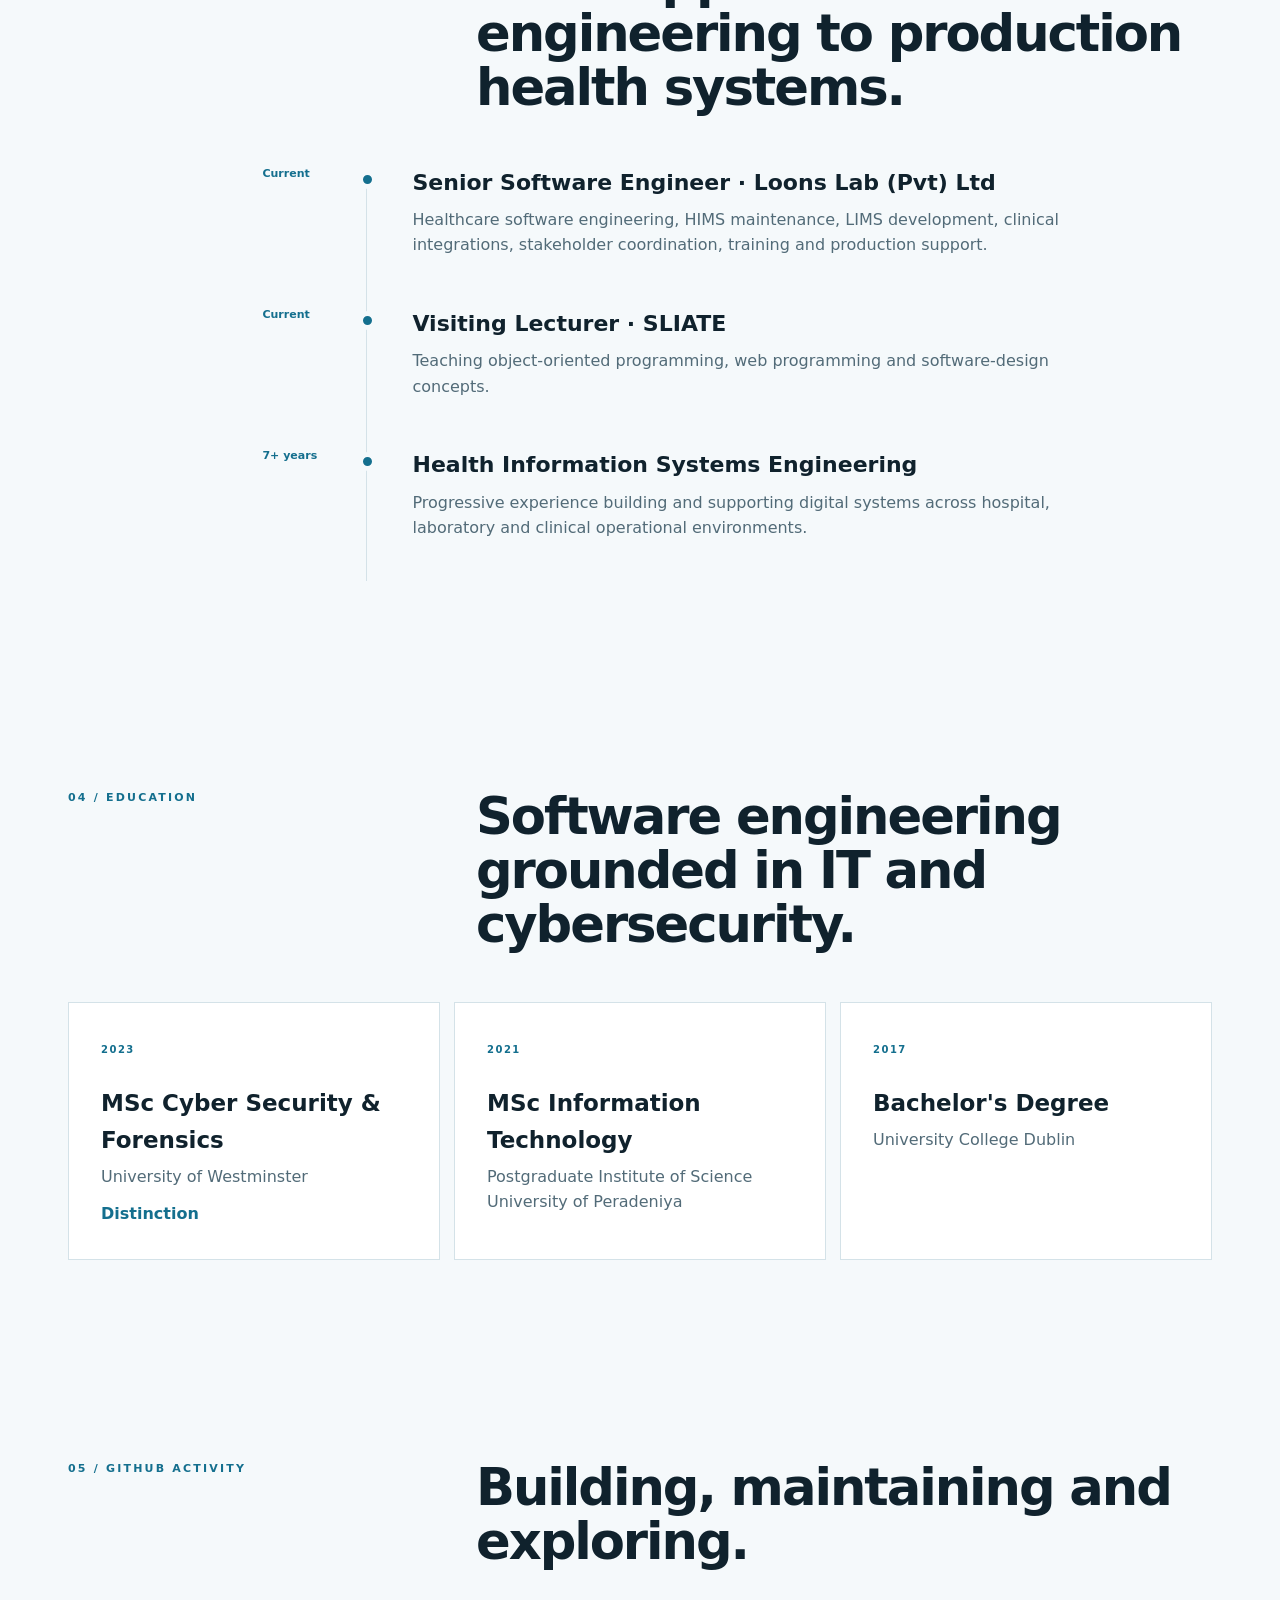
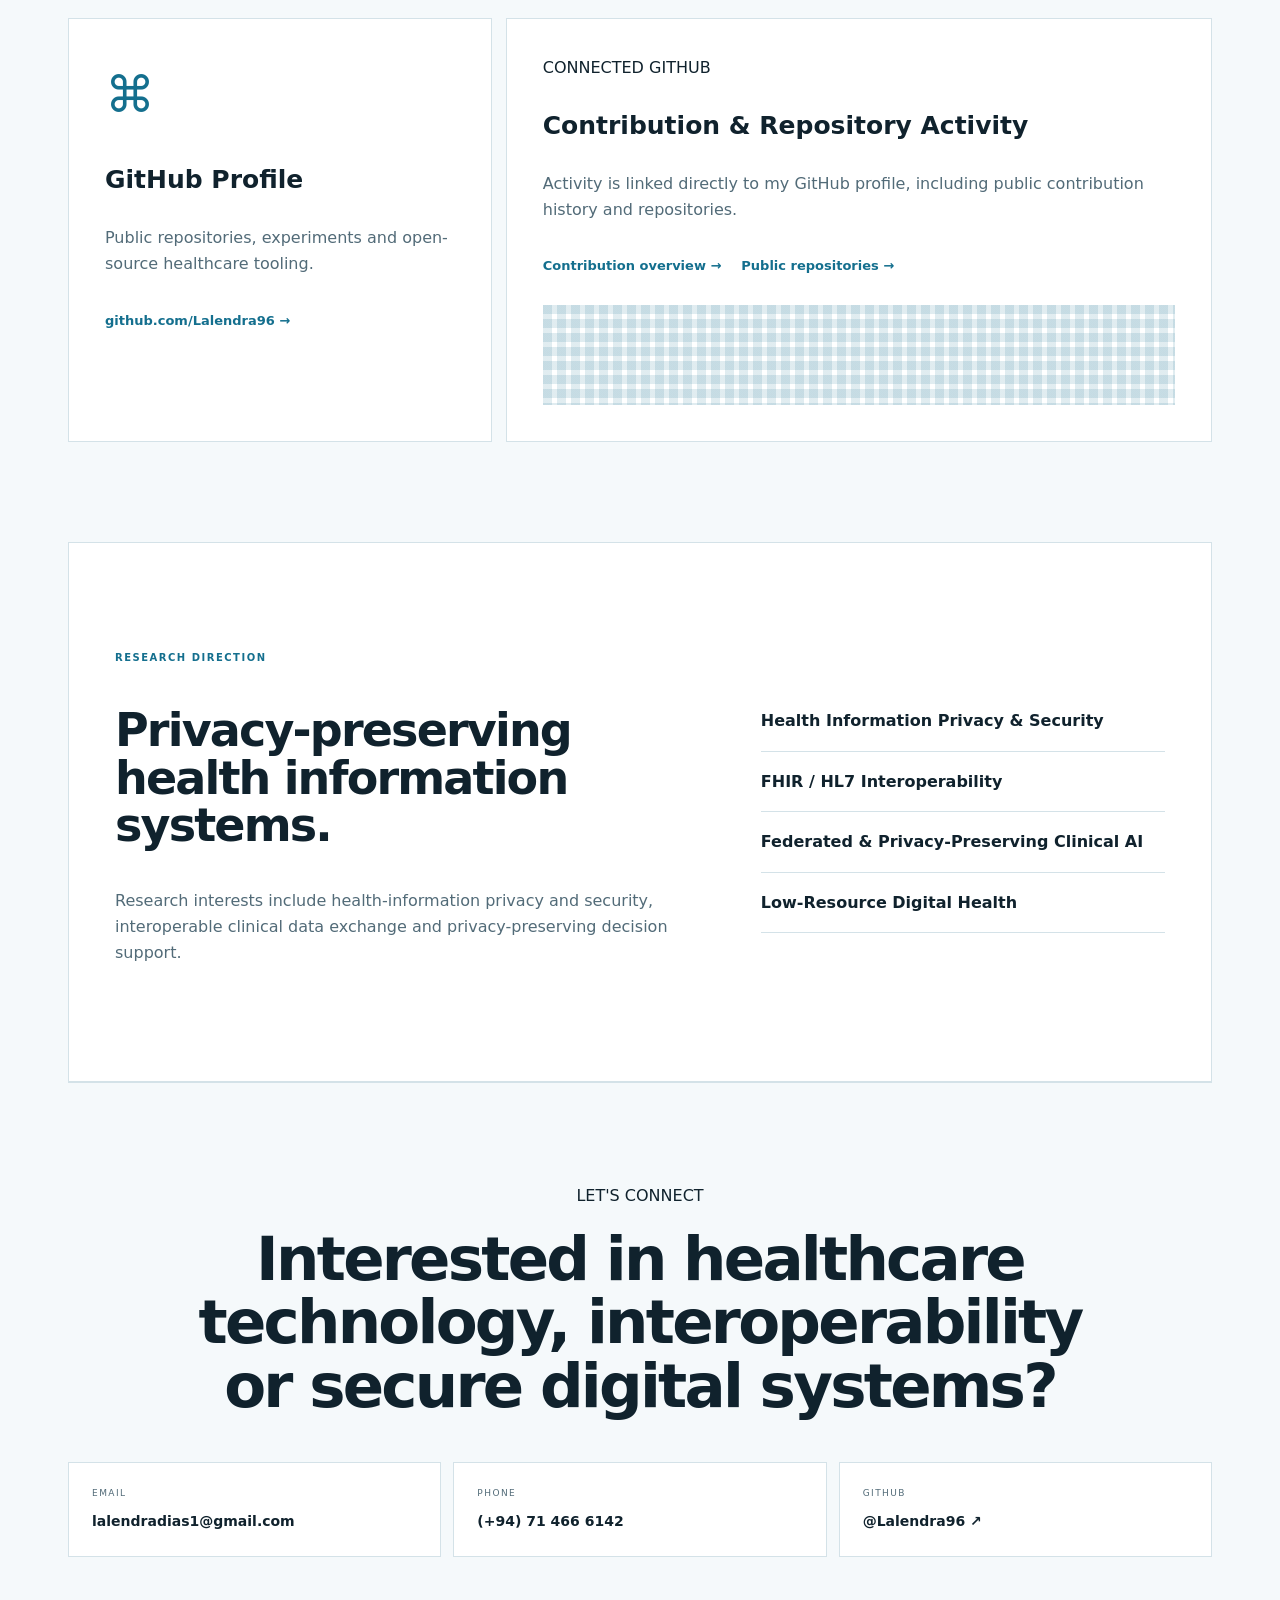
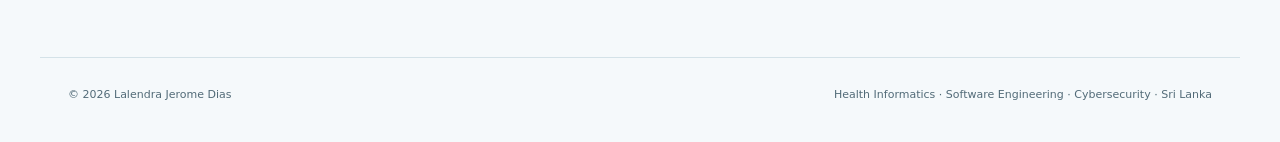
==== commit fb1f0ddf: "Clarify LIMS project attribution" ====
--- a/index.html
+++ b/index.html
@@ -1,7 +1,7 @@
 <!doctype html><html lang="en"><head><meta charset="utf-8"><meta name="viewport" content="width=device-width,initial-scale=1"><meta name="description" content="Lalendra Jerome Dias — Senior Software Engineer focused on Health Informatics, secure clinical systems and healthcare interoperability."><title>Lalendra Jerome Dias | Health Informatics Engineer</title><link rel="stylesheet" href="assets/style.css"><script defer src="assets/app.js"></script></head><body><div class="cursor-glow"></div><header class="nav"><a class="brand" href="#top">LJD<span>.</span></a><nav><a href="#work">Systems</a><a href="#architecture">Architecture</a><a href="#experience">Experience</a><a href="#education">Education</a><a href="#activity">Activity</a><a href="#contact">Contact</a></nav><button id="theme" aria-label="Toggle dark and light mode"><span class="sun">☀</span><span class="moon">☾</span></button></header><main id="top">
 <section class="hero reveal"><div class="eyebrow">HEALTHCARE SOFTWARE · INFORMATICS · SECURITY</div><h1>Building secure digital systems <em>for healthcare.</em></h1><p class="lead">I'm <strong>Lalendra Jerome Dias, MSc Cyber Security & Forensics, MSc Information Technology</strong>, a Senior Software Engineer in Sri Lanka focused on hospital information systems, laboratory workflows, interoperability and healthcare cybersecurity.</p><div class="actions"><a class="primary" href="#work">Explore systems →</a><a class="secondary" href="https://github.com/Lalendra96">GitHub ↗</a></div><div class="metrics"><div><b>7+</b><span>Years in health IT</span></div><div><b>2</b><span>Master's degrees</span></div><div><b>HL7 / FHIR</b><span>Interoperability</span></div><div><b>Security</b><span>Privacy by design</span></div></div></section>
 <section id="work"><div class="section-head reveal"><span>01 / SELECTED WORK</span><h2>Systems designed around real clinical and operational workflows.</h2></div><div class="grid">
-<article class="project featured reveal"><div class="project-copy"><span class="tag">FLAGSHIP · HEALTH INFORMATICS</span><h3>Laboratory Information Management System</h3><p>End-to-end laboratory workflows spanning specimen processing, barcode identification, configurable reporting, analyzer integration and clinical result delivery.</p><div class="chips"><span>Laravel</span><span>PostgreSQL</span><span>HL7</span><span>Analyzer Integration</span><span>Barcode</span></div><a href="case-studies/lims.html">Read case study →</a></div><div class="shot project-image"><img src="assets/lis-system.png" alt="Pariksha Laboratory Information Management System interface" loading="eager"></div></article>
+<article class="project featured reveal"><div class="project-copy"><span class="tag">FLAGSHIP · HEALTH INFORMATICS</span><h3>Laboratory Information Management System</h3><p>Developed as part of the Hospital Information Management System (HIMS) for Teaching Hospital Peradeniya, as a member of the Loons Lab (Pvt) Ltd development team. The LIMS supports end-to-end laboratory workflows spanning specimen processing, barcode identification, configurable reporting, analyzer integration and clinical result delivery.</p><div class="chips"><span>HIMS</span><span>Team Project</span><span>Laravel</span><span>PostgreSQL</span><span>HL7</span><span>Analyzer Integration</span><span>Barcode</span></div><a href="case-studies/lims.html">Read case study →</a></div><div class="shot project-image"><img src="assets/lis-system.png" alt="Pariksha Laboratory Information Management System interface" loading="eager"></div></article>
 <article class="project reveal"><div class="shot compact empty-shot"><span>SCREENSHOT SLOT</span><small>Blood Bank Module · recommended 16:9</small></div><span class="tag">TRANSFUSION MEDICINE</span><h3>Blood Bank Module</h3><p>Clinical blood-bank workflows covering donor/component processes, compatibility, issue workflows and auditable safety controls.</p><a href="case-studies/blood-bank.html">Read case study →</a></article>
 <article class="project reveal"><div class="shot compact empty-shot"><span>SCREENSHOT SLOT</span><small>Hospital Diet Management · recommended 16:9</small></div><span class="tag">HOSPITAL OPERATIONS</span><h3>Hospital Diet Management</h3><p>Digitized ward diet requisitions and operational coordination designed for hospital environments.</p><a href="case-studies/hospital-diet.html">Read case study →</a></article>
 <article class="project reveal"><div class="shot compact project-image"><img src="assets/lansu.png" alt="Lansu Tender Document Builder interface" loading="lazy"></div><span class="tag">GOVERNMENT DIGITALIZATION</span><h3>Lansu Tender Document Builder</h3><p>Structured procurement-document authoring for Sri Lankan government contexts with multilingual requirements, roles and auditability.</p><a href="case-studies/lansu.html">Read case study →</a></article>
@@ -12,4 +12,4 @@
 <section id="education"><div class="section-head reveal"><span>04 / EDUCATION</span><h2>Software engineering grounded in IT and cybersecurity.</h2></div><div class="credentials"><article class="credential reveal"><span>2023</span><h3>MSc Cyber Security & Forensics</h3><p>University of Westminster</p><strong>Distinction</strong></article><article class="credential reveal"><span>2021</span><h3>MSc Information Technology</h3><p>Postgraduate Institute of Science<br>University of Peradeniya</p></article><article class="credential reveal"><span>2017</span><h3>Bachelor's Degree</h3><p>University College Dublin</p></article></div></section>
 <section id="activity"><div class="section-head reveal"><span>05 / GITHUB ACTIVITY</span><h2>Building, maintaining and exploring.</h2></div><div class="activity-grid"><div class="activity-card reveal"><div class="activity-mark">⌘</div><h3>GitHub Profile</h3><p>Public repositories, experiments and open-source healthcare tooling.</p><a href="https://github.com/Lalendra96">github.com/Lalendra96 →</a></div><div class="activity-card reveal"><span>CONNECTED GITHUB</span><h3>Contribution & Repository Activity</h3><p>Activity is linked directly to my GitHub profile, including public contribution history and repositories.</p><div class="github-links"><a href="https://github.com/Lalendra96?tab=overview">Contribution overview →</a><a href="https://github.com/Lalendra96?tab=repositories">Public repositories →</a></div><div class="fake-contrib connected" aria-hidden="true"></div></div></div></section>
 <section id="research" class="research reveal"><div><span class="tag">RESEARCH DIRECTION</span><h2>Privacy-preserving health information systems.</h2><p>Research interests include health-information privacy and security, interoperable clinical data exchange and privacy-preserving decision support.</p></div><div class="research-list"><span>Health Information Privacy & Security</span><span>FHIR / HL7 Interoperability</span><span>Federated & Privacy-Preserving Clinical AI</span><span>Low-Resource Digital Health</span></div></section>
-<section id="contact" class="contact reveal"><span>LET'S CONNECT</span><h2>Interested in healthcare technology, interoperability or secure digital systems?</h2><div class="contact-cards"><a href="mailto:lalendradias1@gmail.com"><small>EMAIL</small><strong>lalendradias1@gmail.com</strong></a><a href="tel:+94714666142"><small>PHONE</small><strong>(+94) 71 466 6142</strong></a><a href="https://github.com/Lalendra96"><small>GITHUB</small><strong>@Lalendra96 ↗</strong></a></div></section></main><footer><span>© <span id="year"></span> Lalendra Jerome Dias</span><span>Health Informatics · Software Engineering · Cybersecurity · Sri Lanka</span></footer></body></html>+<section id="contact" class="contact reveal"><div><span>LET'S CONNECT</span><h2>Interested in healthcare technology, interoperability or secure digital systems?</h2></div><div class="contact-cards"><a href="mailto:lalendradias1@gmail.com"><small>EMAIL</small><strong>lalendradias1@gmail.com</strong></a><a href="tel:+94714666142"><small>PHONE</small><strong>(+94) 71 466 6142</strong></a><a href="https://github.com/Lalendra96"><small>GITHUB</small><strong>@Lalendra96 ↗</strong></a></div></section></main><footer><span>© <span id="year"></span> Lalendra Jerome Dias</span><span>Health Informatics · Software Engineering · Cybersecurity · Sri Lanka</span></footer></body></html>
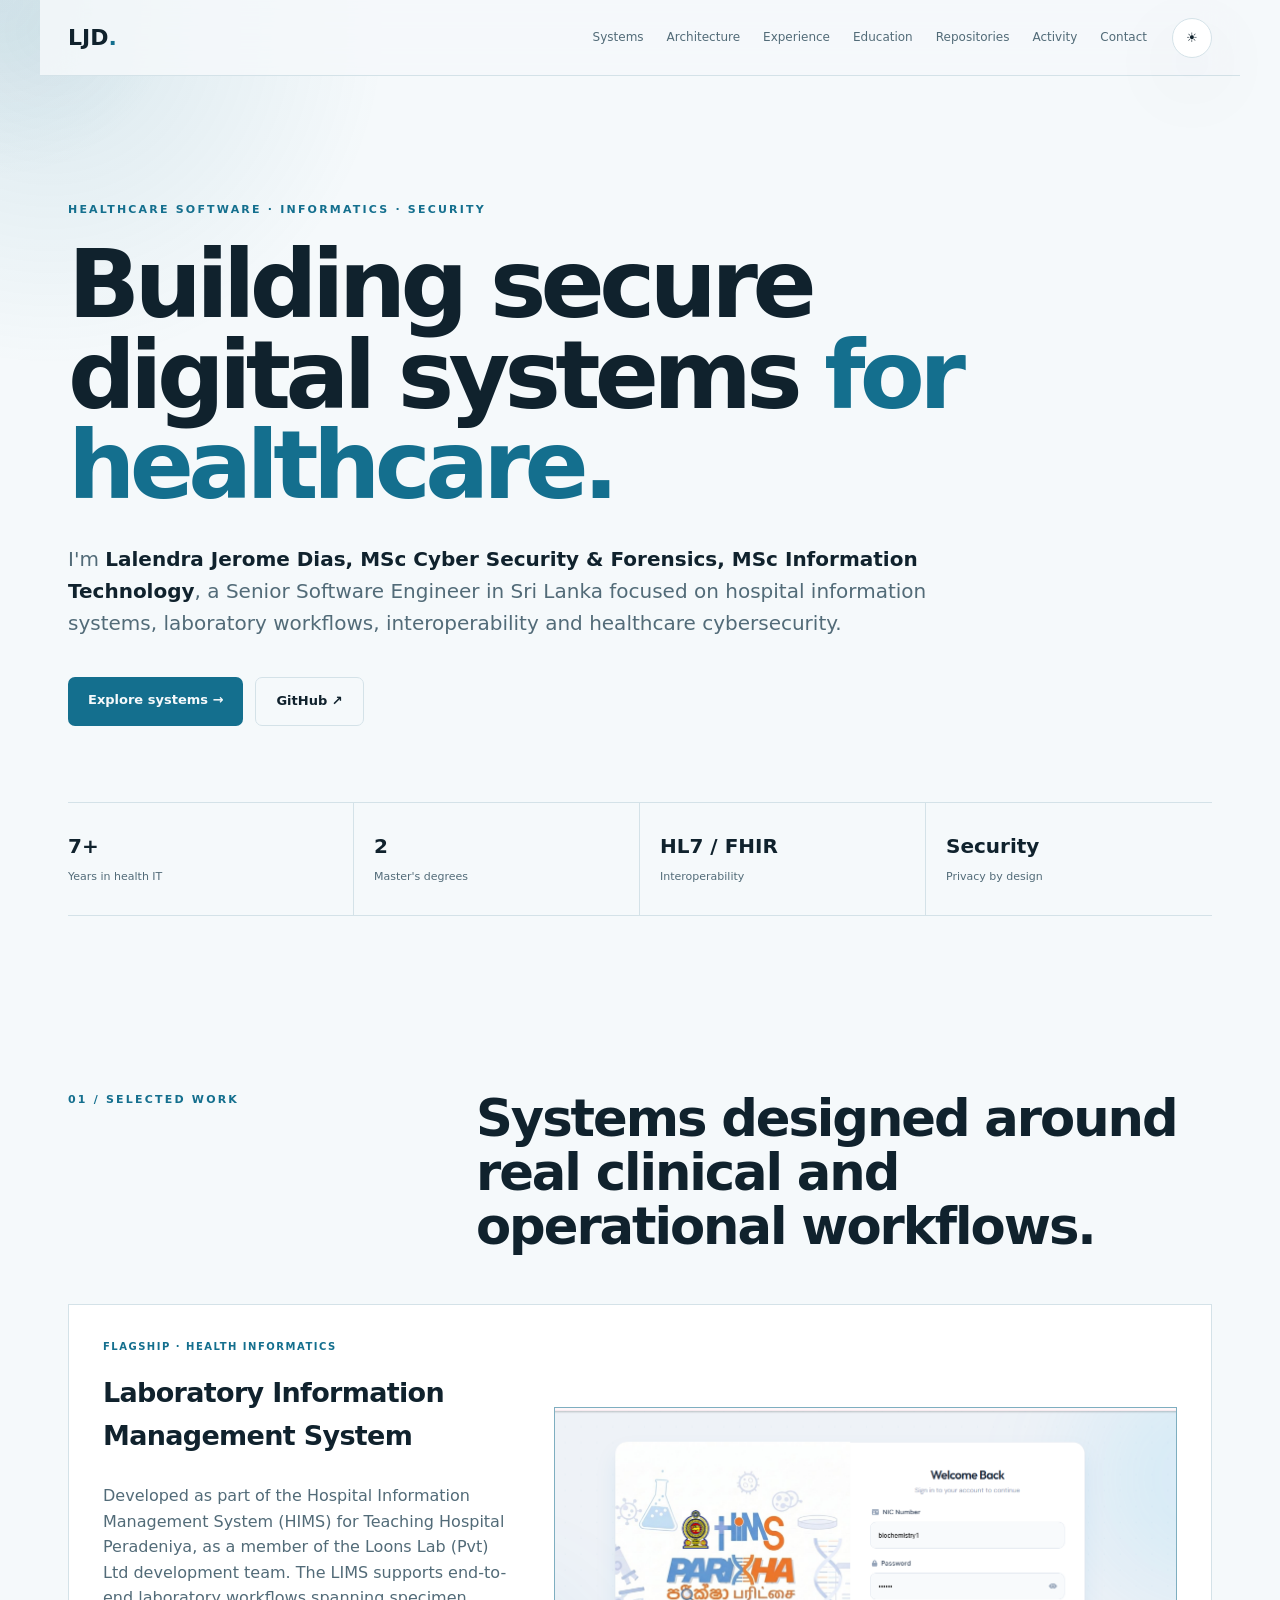
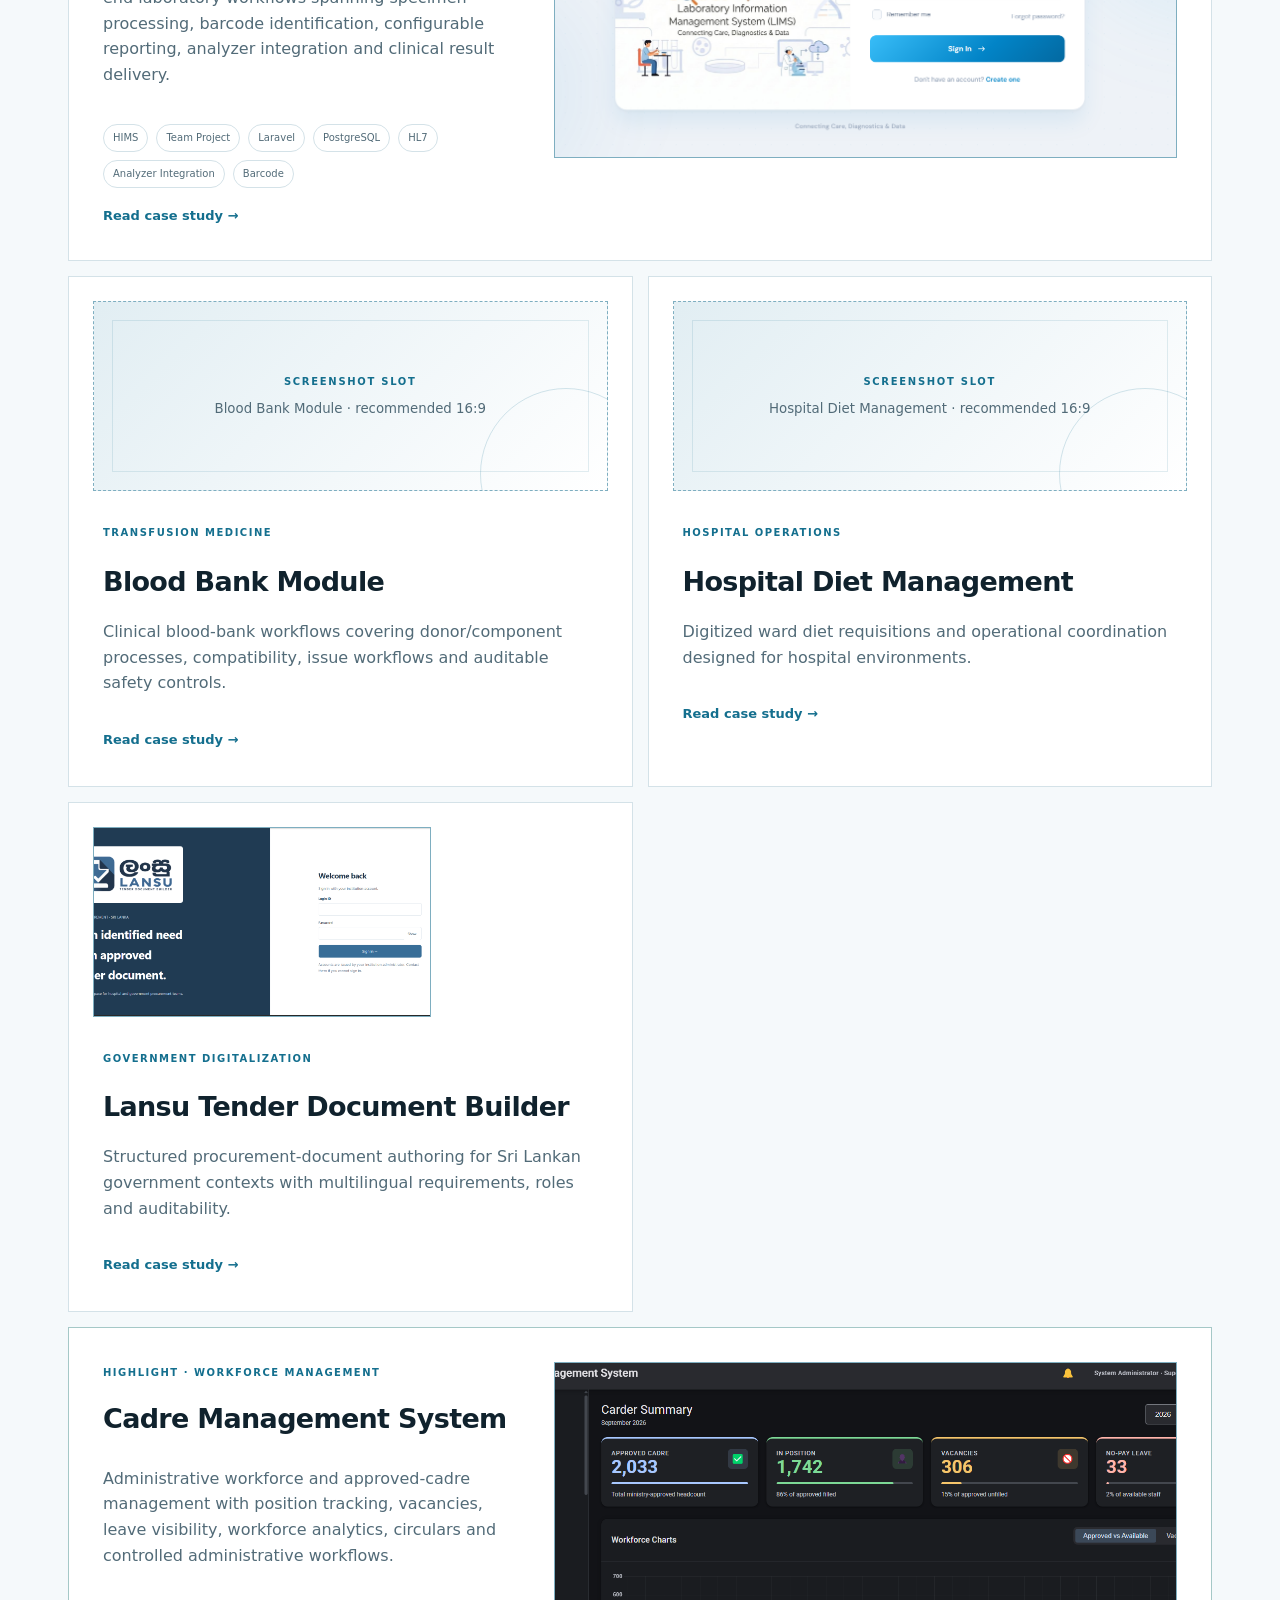
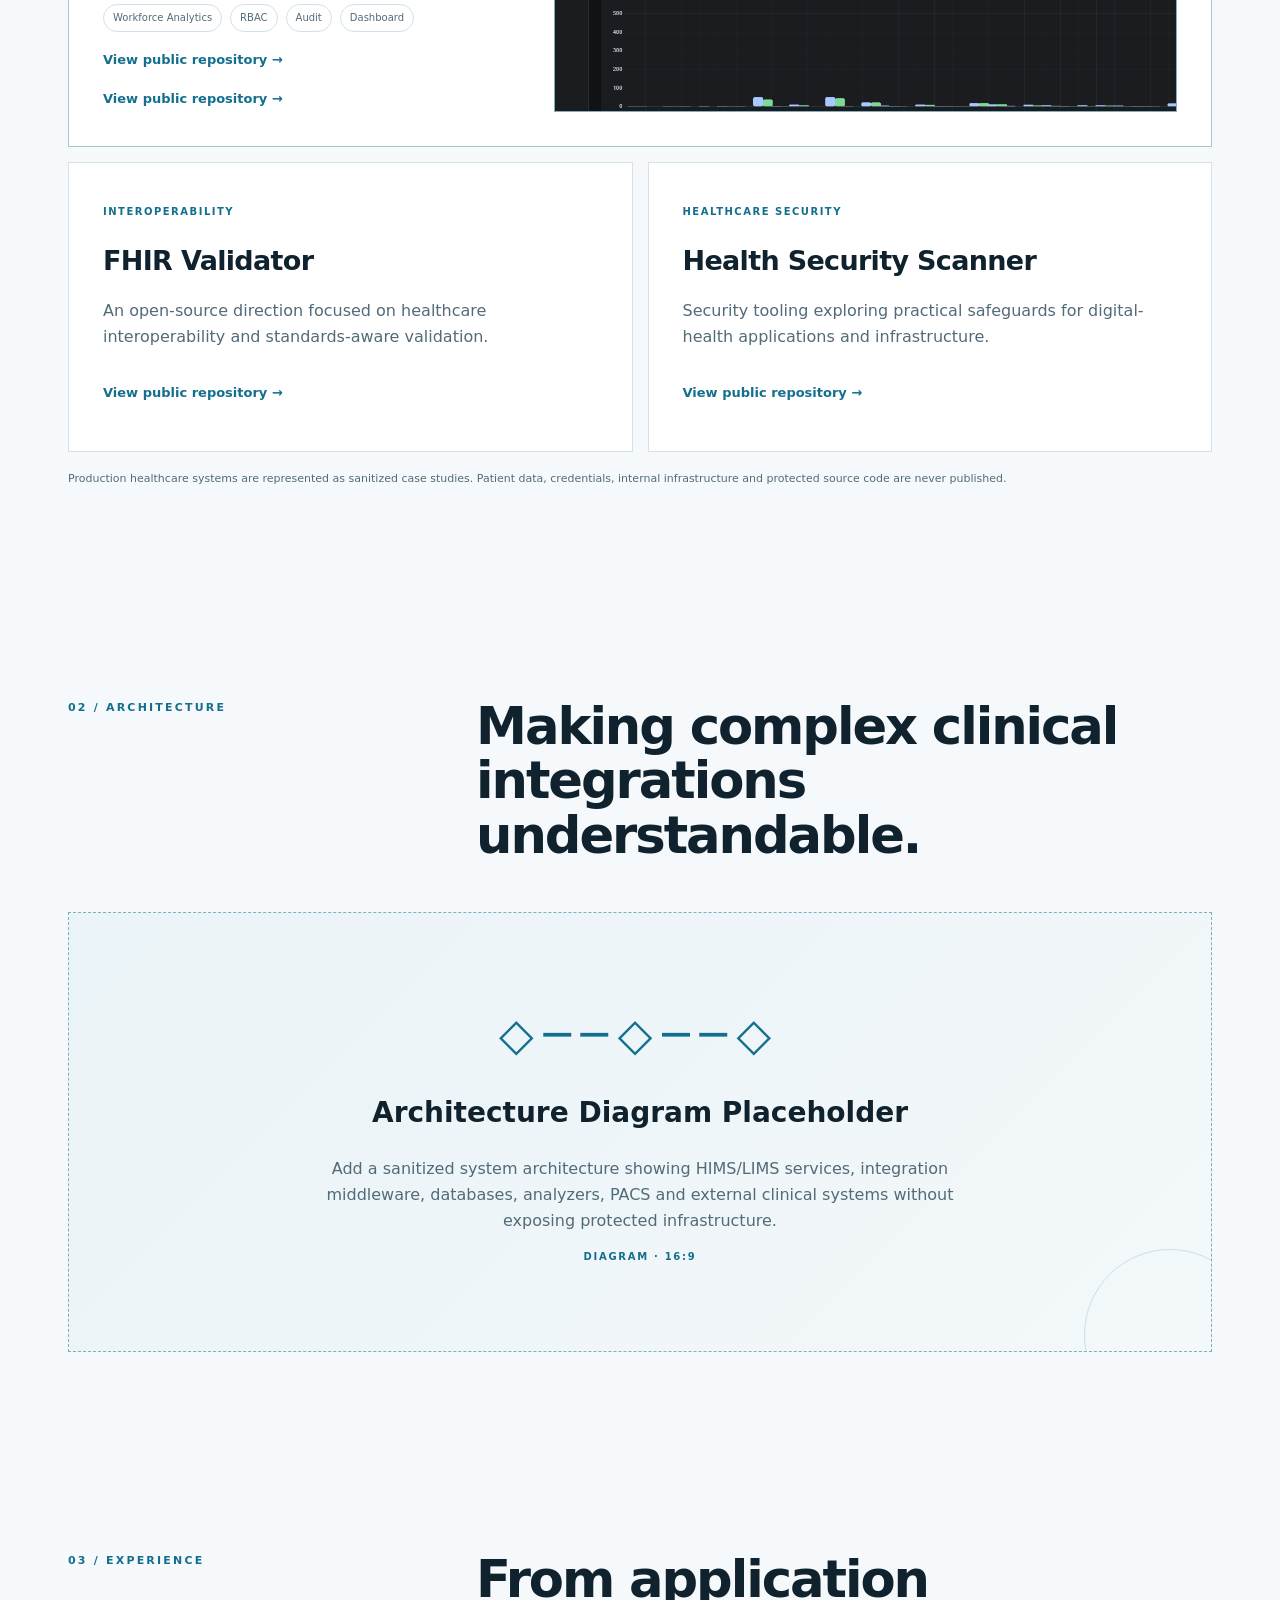
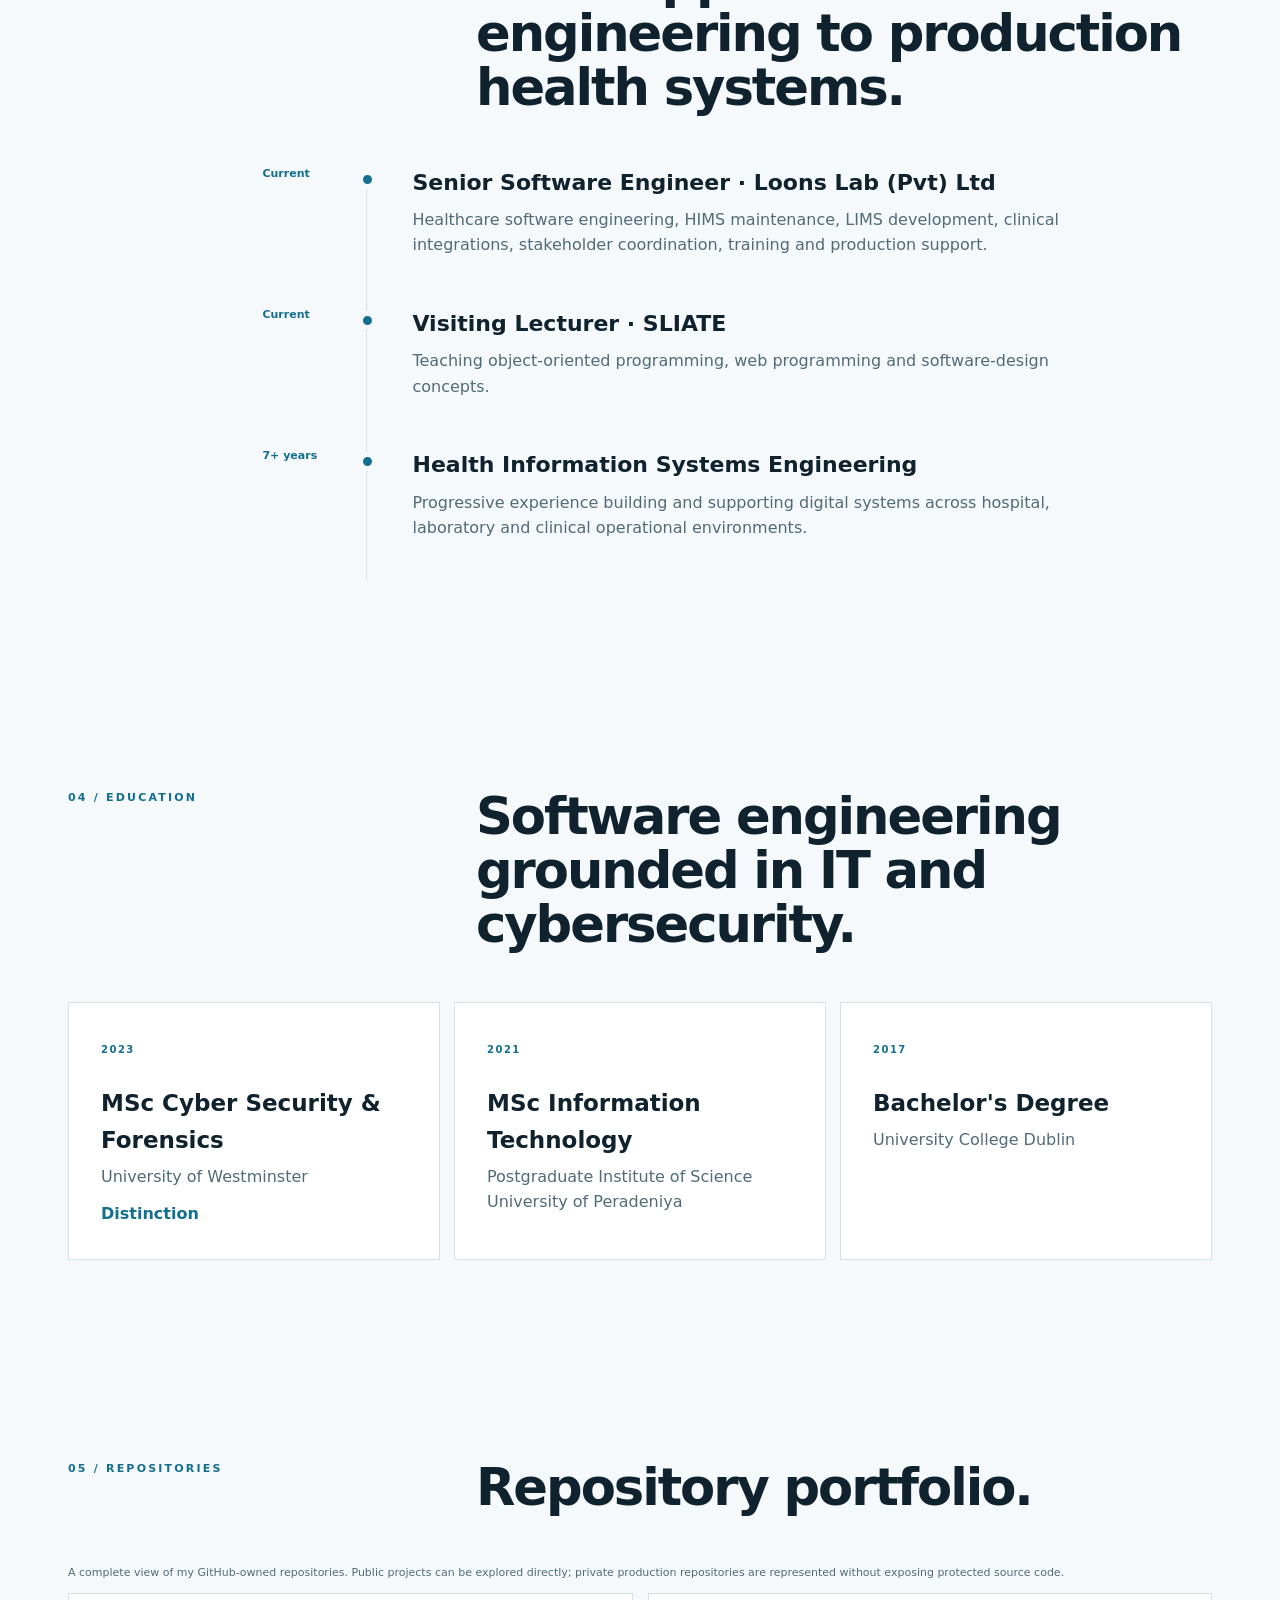
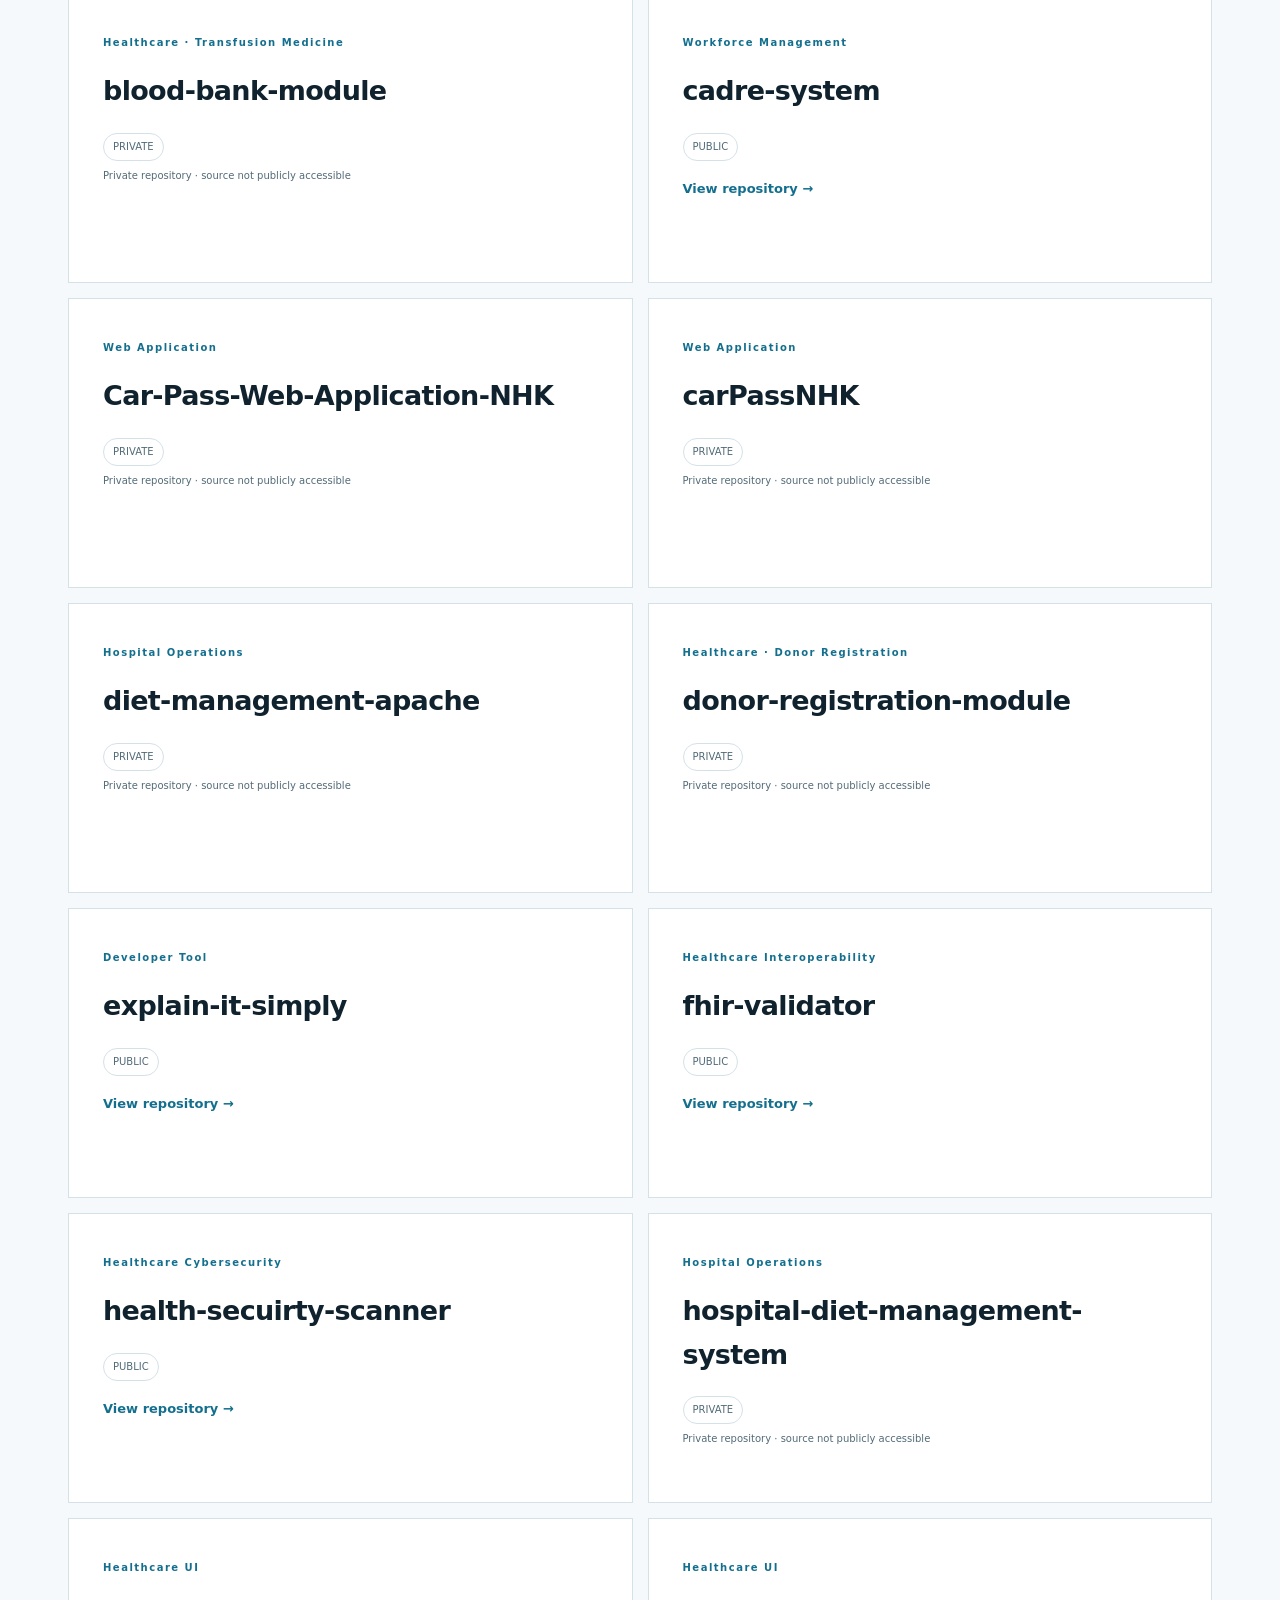
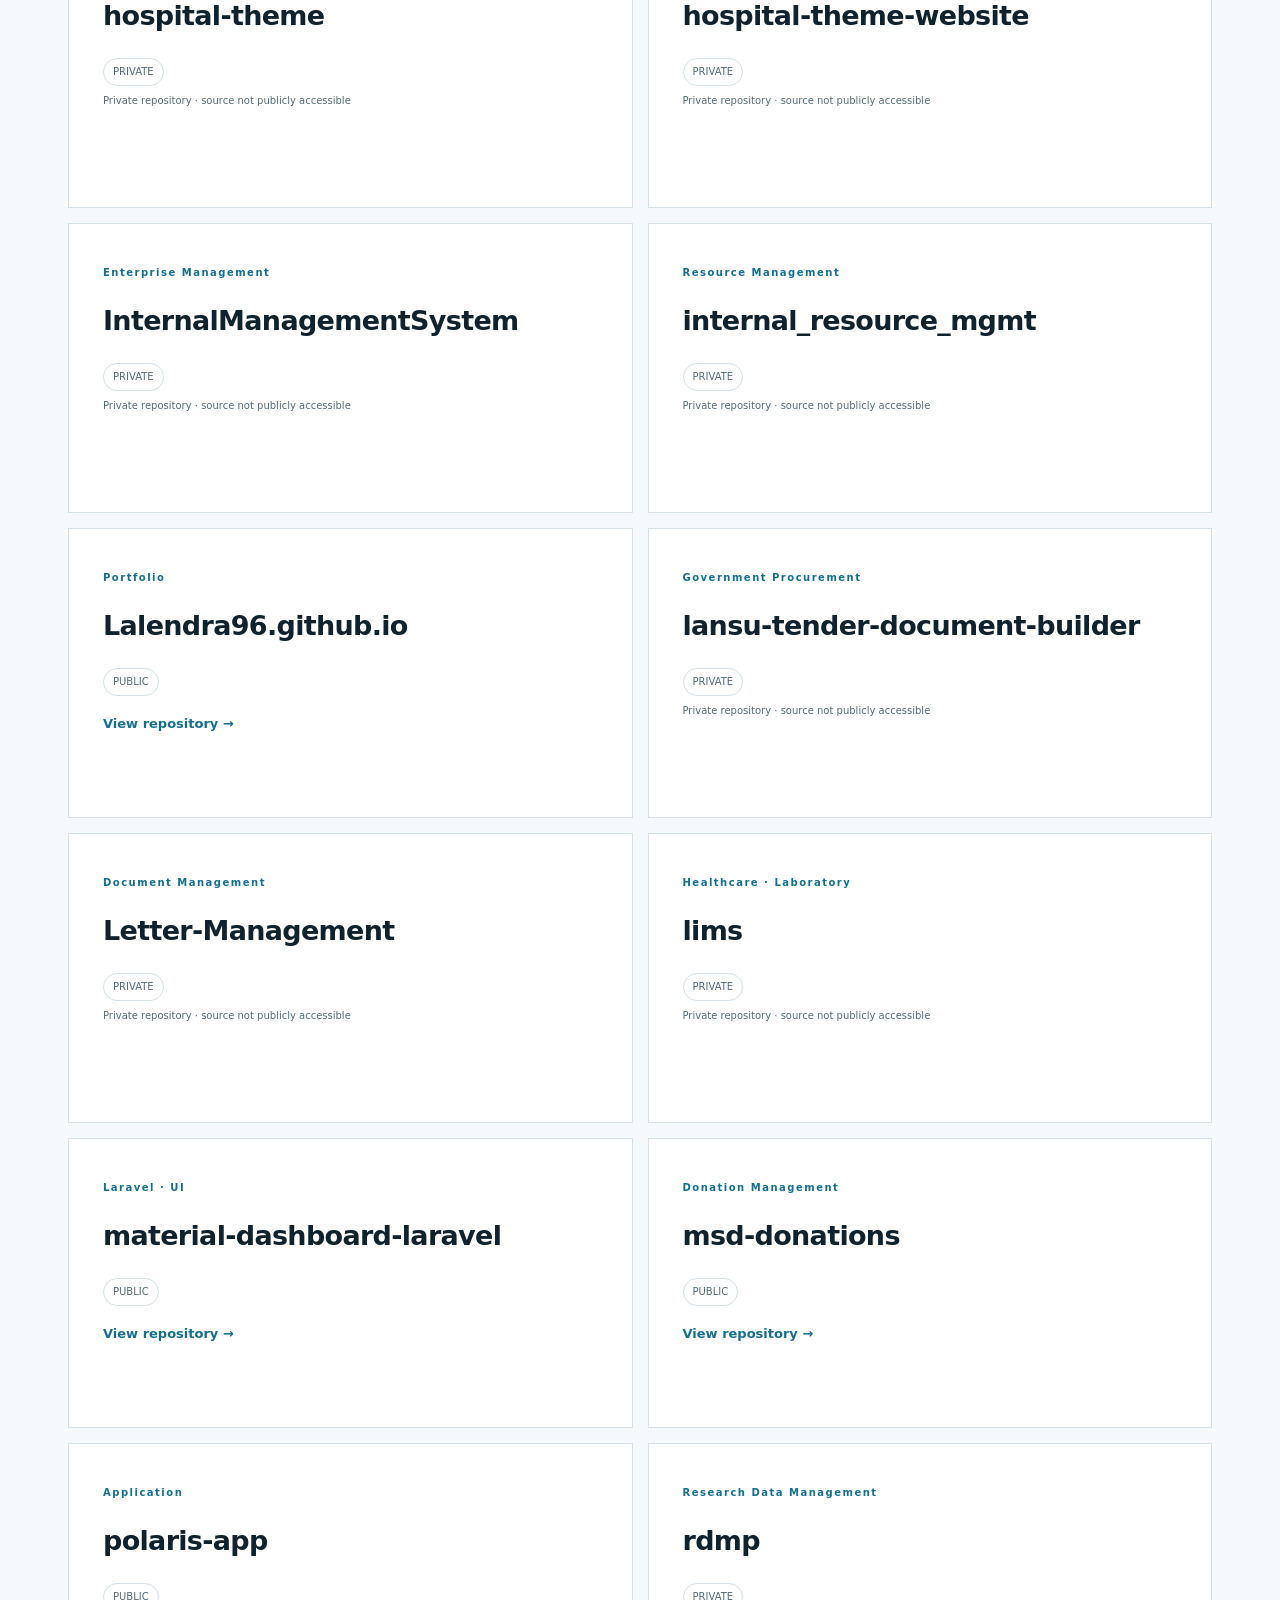
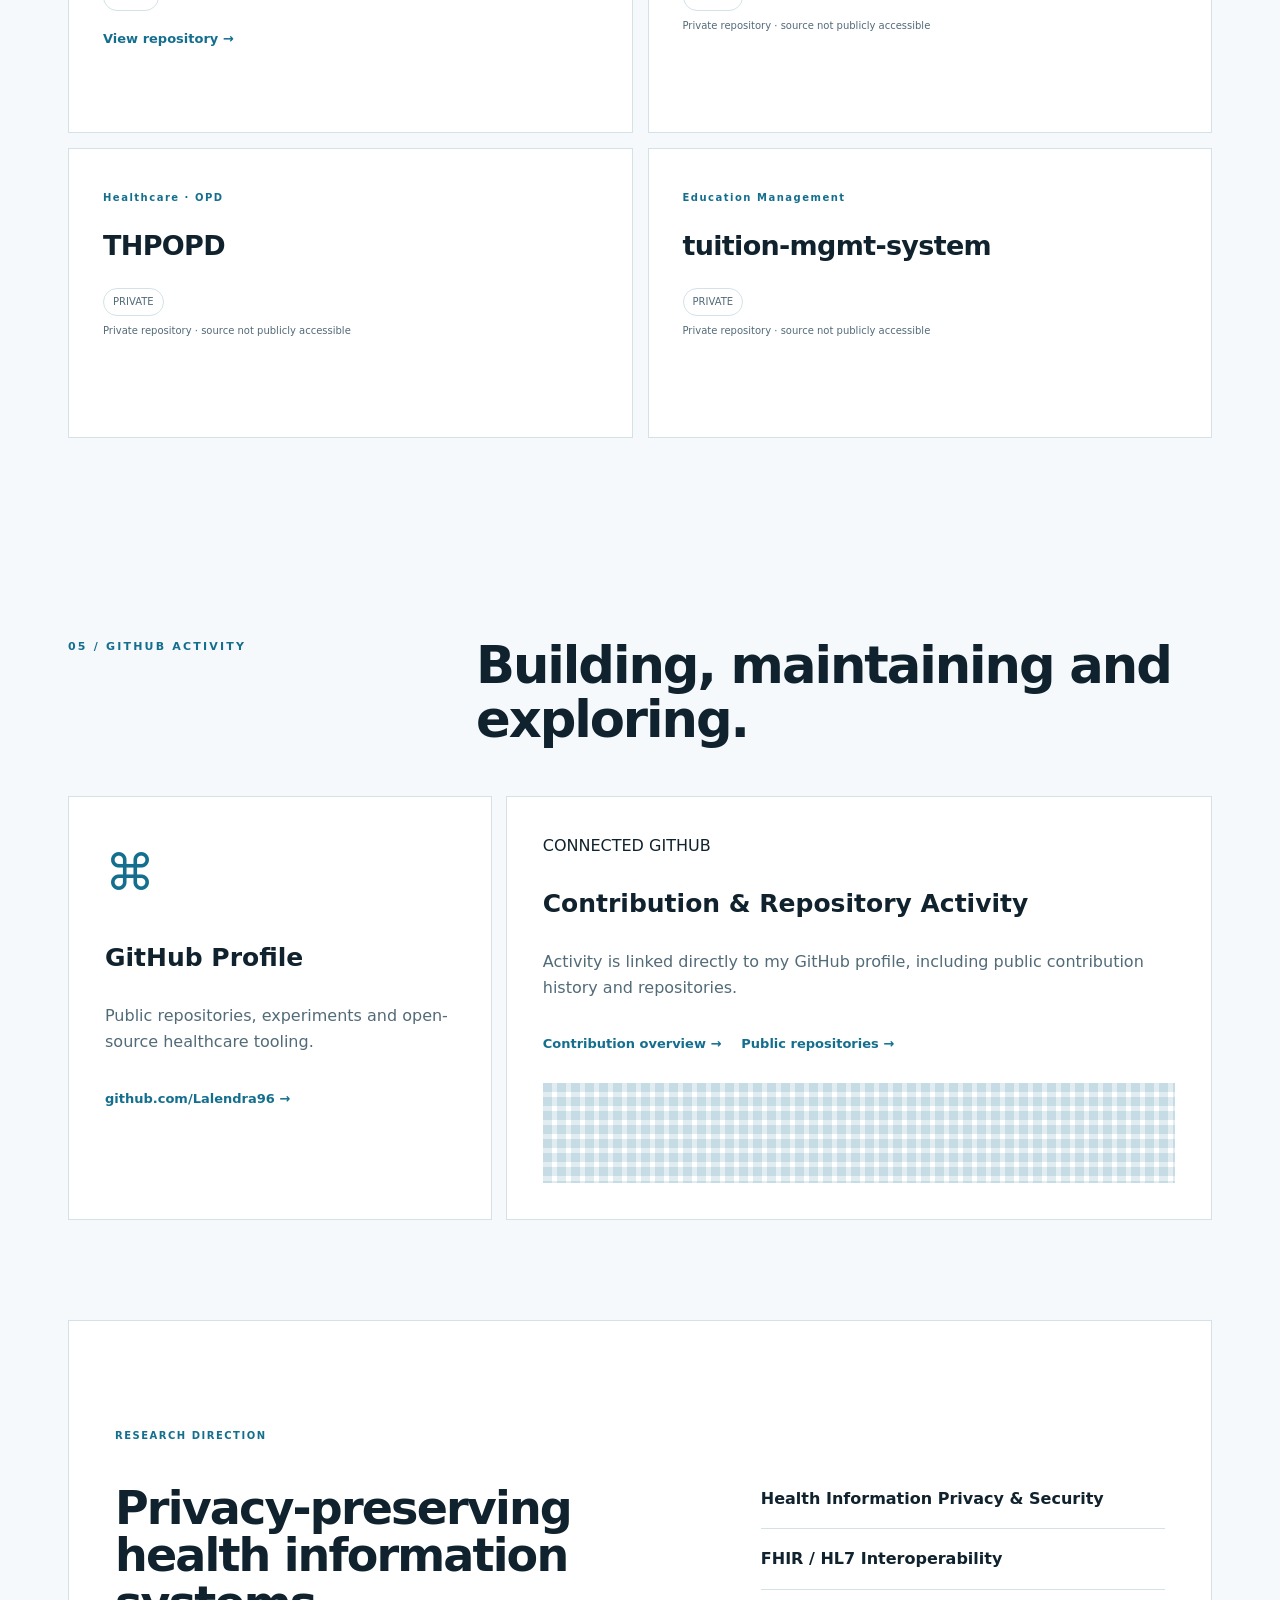
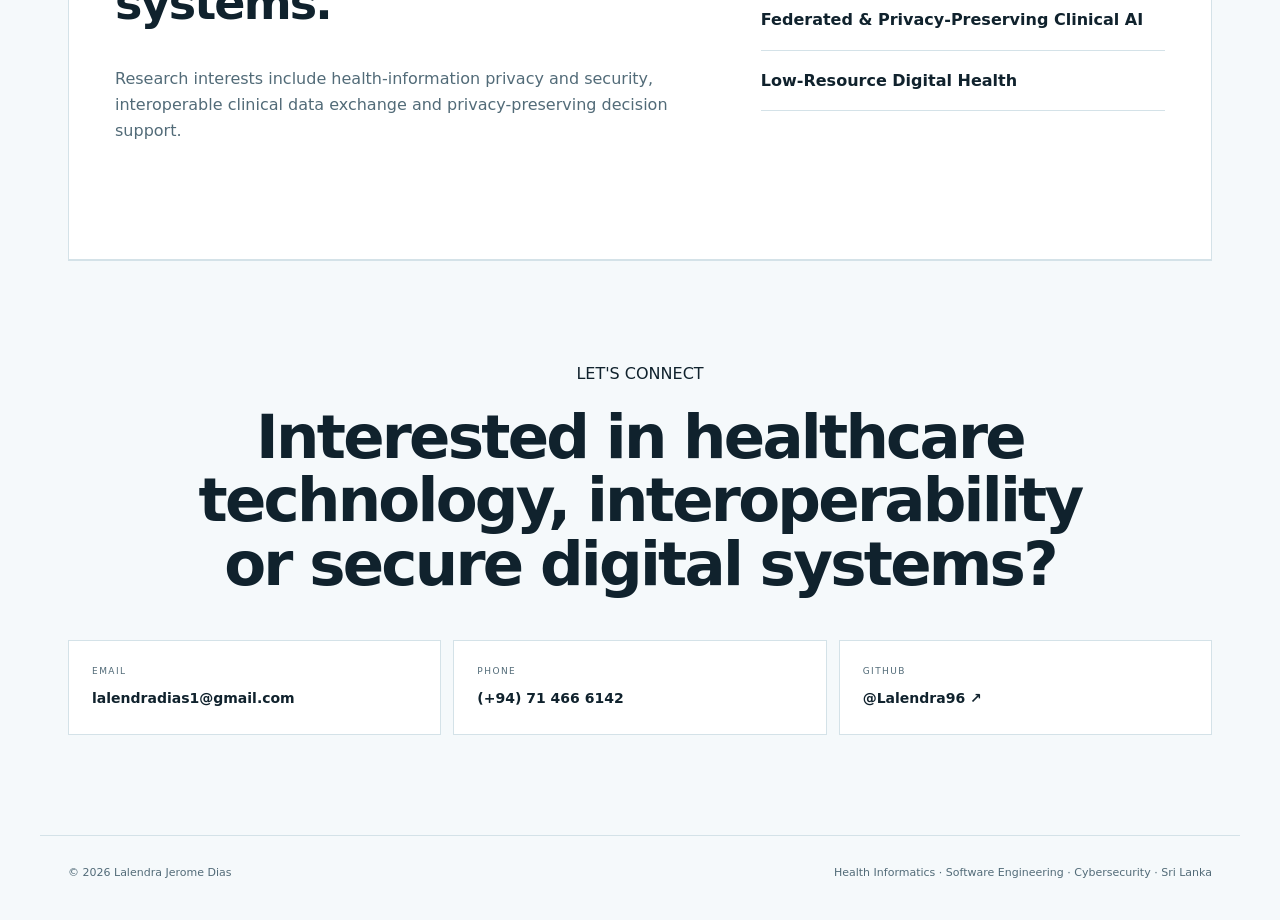
==== commit 66db580f: "Mark Cadre Management System repository as public" ====
--- a/index.html
+++ b/index.html
@@ -5,7 +5,7 @@
 <article class="project reveal"><div class="shot compact empty-shot"><span>SCREENSHOT SLOT</span><small>Blood Bank Module · recommended 16:9</small></div><span class="tag">TRANSFUSION MEDICINE</span><h3>Blood Bank Module</h3><p>Clinical blood-bank workflows covering donor/component processes, compatibility, issue workflows and auditable safety controls.</p><a href="case-studies/blood-bank.html">Read case study →</a></article>
 <article class="project reveal"><div class="shot compact empty-shot"><span>SCREENSHOT SLOT</span><small>Hospital Diet Management · recommended 16:9</small></div><span class="tag">HOSPITAL OPERATIONS</span><h3>Hospital Diet Management</h3><p>Digitized ward diet requisitions and operational coordination designed for hospital environments.</p><a href="case-studies/hospital-diet.html">Read case study →</a></article>
 <article class="project reveal"><div class="shot compact project-image"><img src="assets/lansu.png" alt="Lansu Tender Document Builder interface" loading="lazy"></div><span class="tag">GOVERNMENT DIGITALIZATION</span><h3>Lansu Tender Document Builder</h3><p>Structured procurement-document authoring for Sri Lankan government contexts with multilingual requirements, roles and auditability.</p><a href="case-studies/lansu.html">Read case study →</a></article>
-<article class="project featured cadre-feature reveal"><div class="project-copy"><span class="tag">HIGHLIGHT · WORKFORCE MANAGEMENT</span><h3>Cadre Management System</h3><p>Administrative workforce and approved-cadre management with position tracking, vacancies, leave visibility, workforce analytics, circulars and controlled administrative workflows.</p><div class="chips"><span>Workforce Analytics</span><span>RBAC</span><span>Audit</span><span>Dashboard</span></div><span class="private-note">Private production repository</span></div><div class="shot project-image wide-slot"><img src="assets/cadre-system.png" alt="Cadre Management System workforce dashboard" loading="lazy"></div></article>
+<article class="project featured cadre-feature reveal"><div class="project-copy"><span class="tag">HIGHLIGHT · WORKFORCE MANAGEMENT</span><h3>Cadre Management System</h3><p>Administrative workforce and approved-cadre management with position tracking, vacancies, leave visibility, workforce analytics, circulars and controlled administrative workflows.</p><div class="chips"><span>Workforce Analytics</span><span>RBAC</span><span>Audit</span><span>Dashboard</span></div><a href="https://github.com/Lalendra96/cadre-system" target="_blank" rel="noopener">View public repository →</a></div><div class="shot project-image wide-slot"><img src="assets/cadre-system.png" alt="Cadre Management System workforce dashboard" loading="lazy"></div></article>
 <article class="project reveal"><span class="tag">INTEROPERABILITY</span><h3>FHIR Validator</h3><p>An open-source direction focused on healthcare interoperability and standards-aware validation.</p><a href="https://github.com/Lalendra96/fhir-validator">View public repository →</a></article><article class="project reveal"><span class="tag">HEALTHCARE SECURITY</span><h3>Health Security Scanner</h3><p>Security tooling exploring practical safeguards for digital-health applications and infrastructure.</p><a href="https://github.com/Lalendra96/health-secuirty-scanner">View public repository →</a></article></div><p class="privacy">Production healthcare systems are represented as sanitized case studies. Patient data, credentials, internal infrastructure and protected source code are never published.</p></section>
 <section id="architecture"><div class="section-head reveal"><span>02 / ARCHITECTURE</span><h2>Making complex clinical integrations understandable.</h2></div><div class="architecture-placeholder reveal"><div class="diagram-icon">◇──◇──◇</div><h3>Architecture Diagram Placeholder</h3><p>Add a sanitized system architecture showing HIMS/LIMS services, integration middleware, databases, analyzers, PACS and external clinical systems without exposing protected infrastructure.</p><span>DIAGRAM · 16:9</span></div></section>
 <section id="experience"><div class="section-head reveal"><span>03 / EXPERIENCE</span><h2>From application engineering to production health systems.</h2></div><div class="timeline"><article class="timeline-item reveal"><time>Current</time><div><h3>Senior Software Engineer · Loons Lab (Pvt) Ltd</h3><p>Healthcare software engineering, HIMS maintenance, LIMS development, clinical integrations, stakeholder coordination, training and production support.</p></div></article><article class="timeline-item reveal"><time>Current</time><div><h3>Visiting Lecturer · SLIATE</h3><p>Teaching object-oriented programming, web programming and software-design concepts.</p></div></article><article class="timeline-item reveal"><time>7+ years</time><div><h3>Health Information Systems Engineering</h3><p>Progressive experience building and supporting digital systems across hospital, laboratory and clinical operational environments.</p></div></article></div></section>
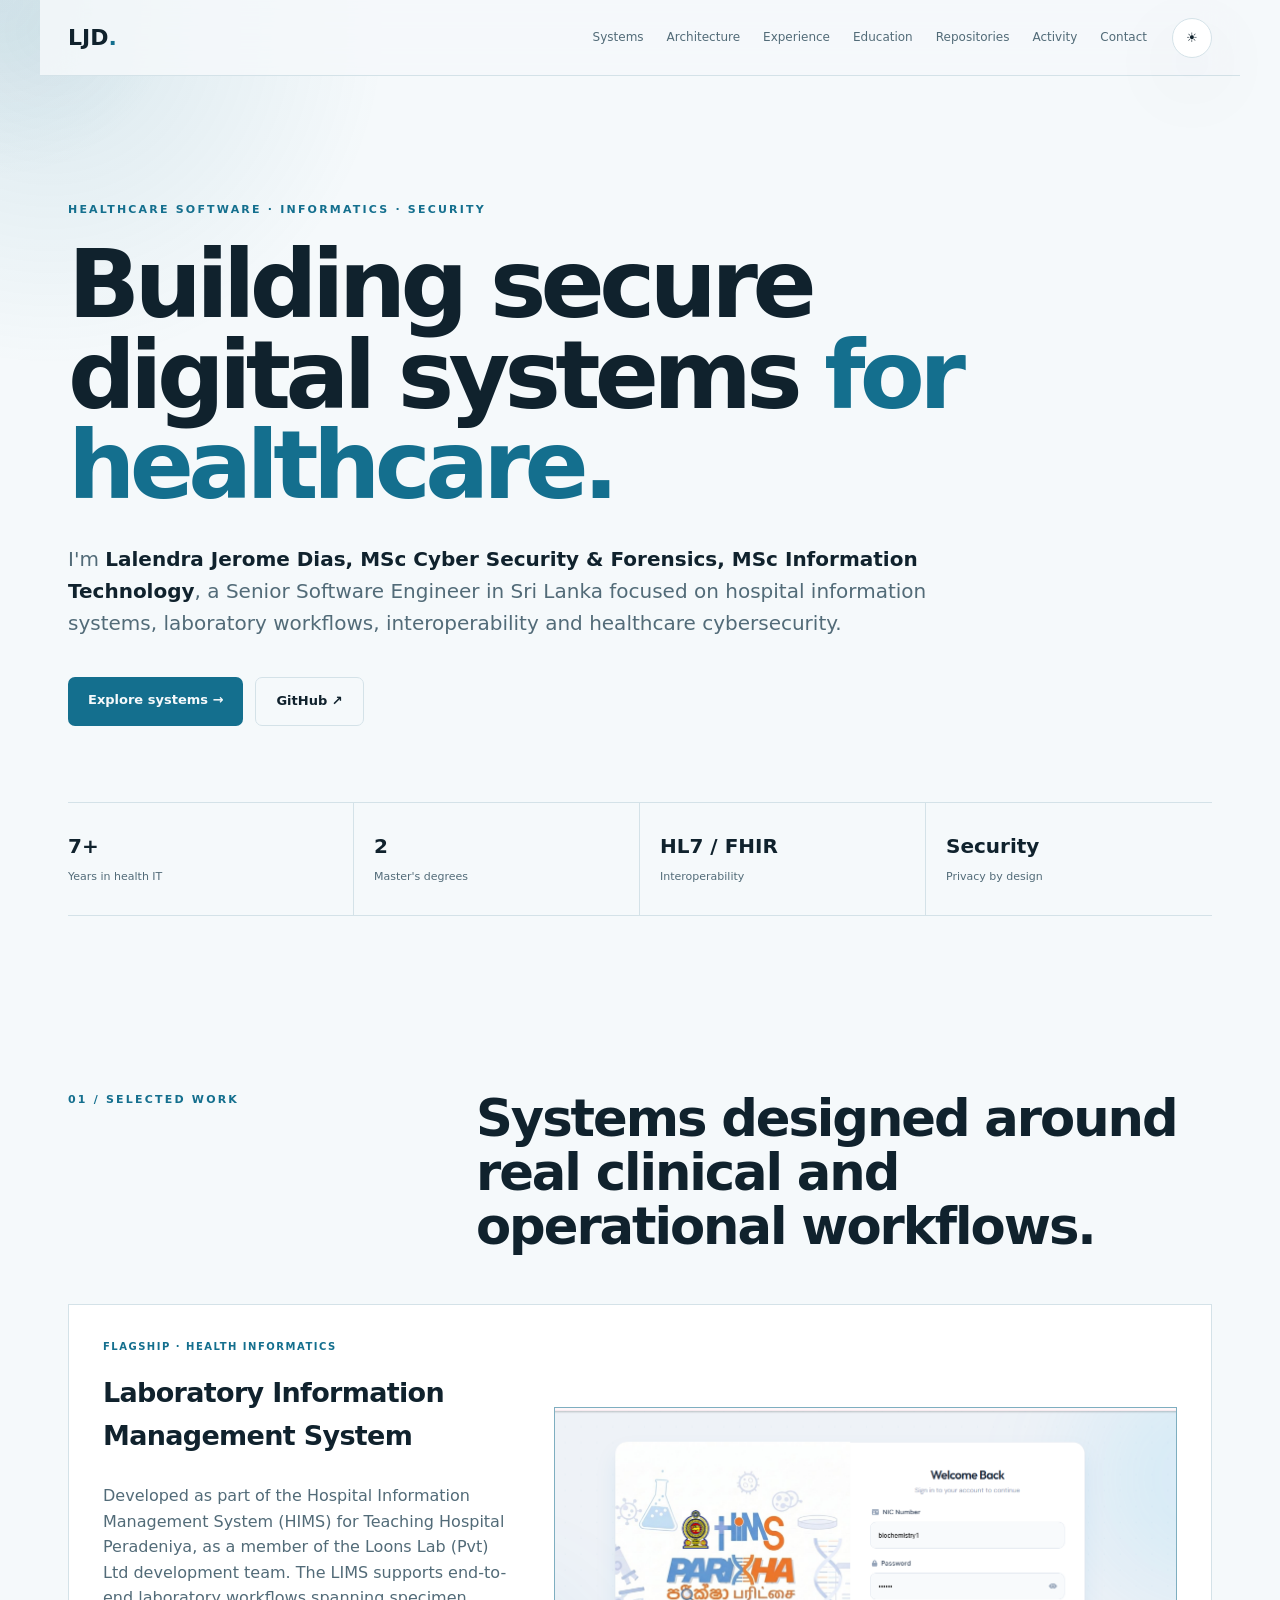
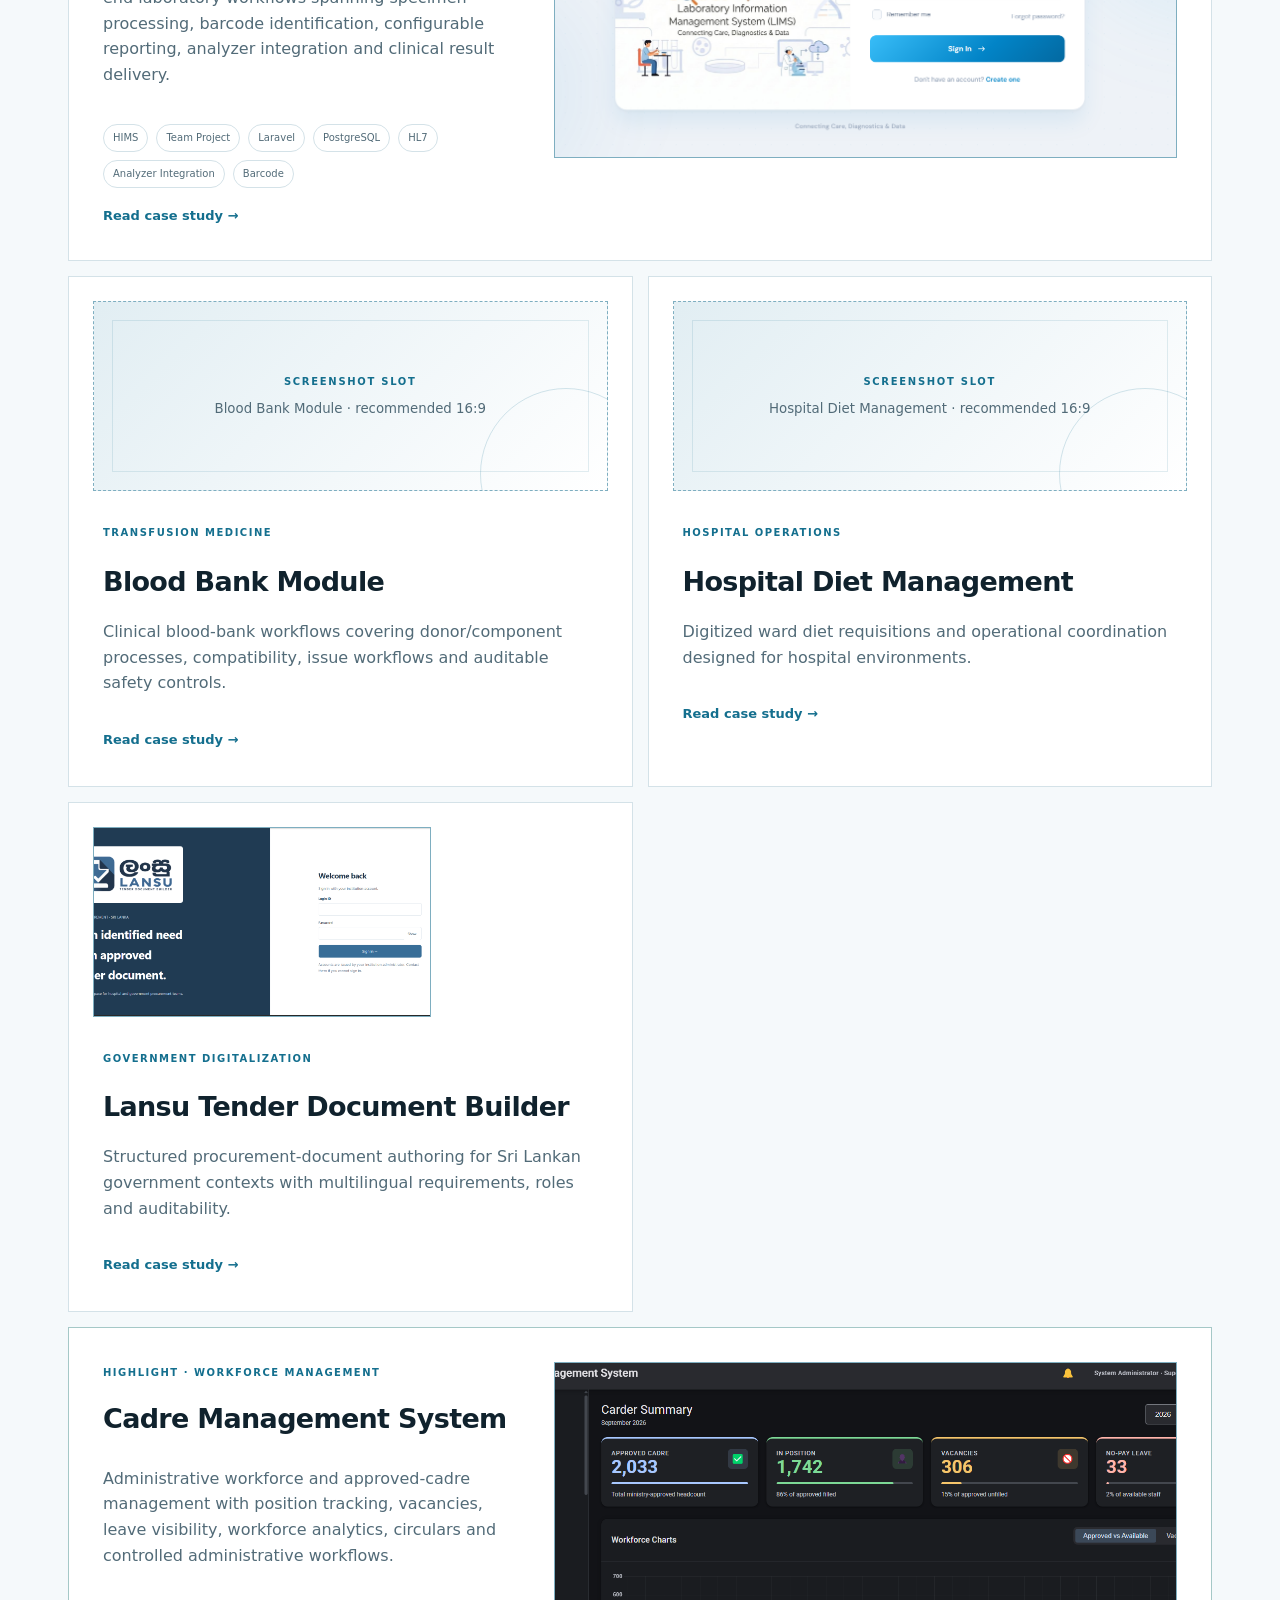
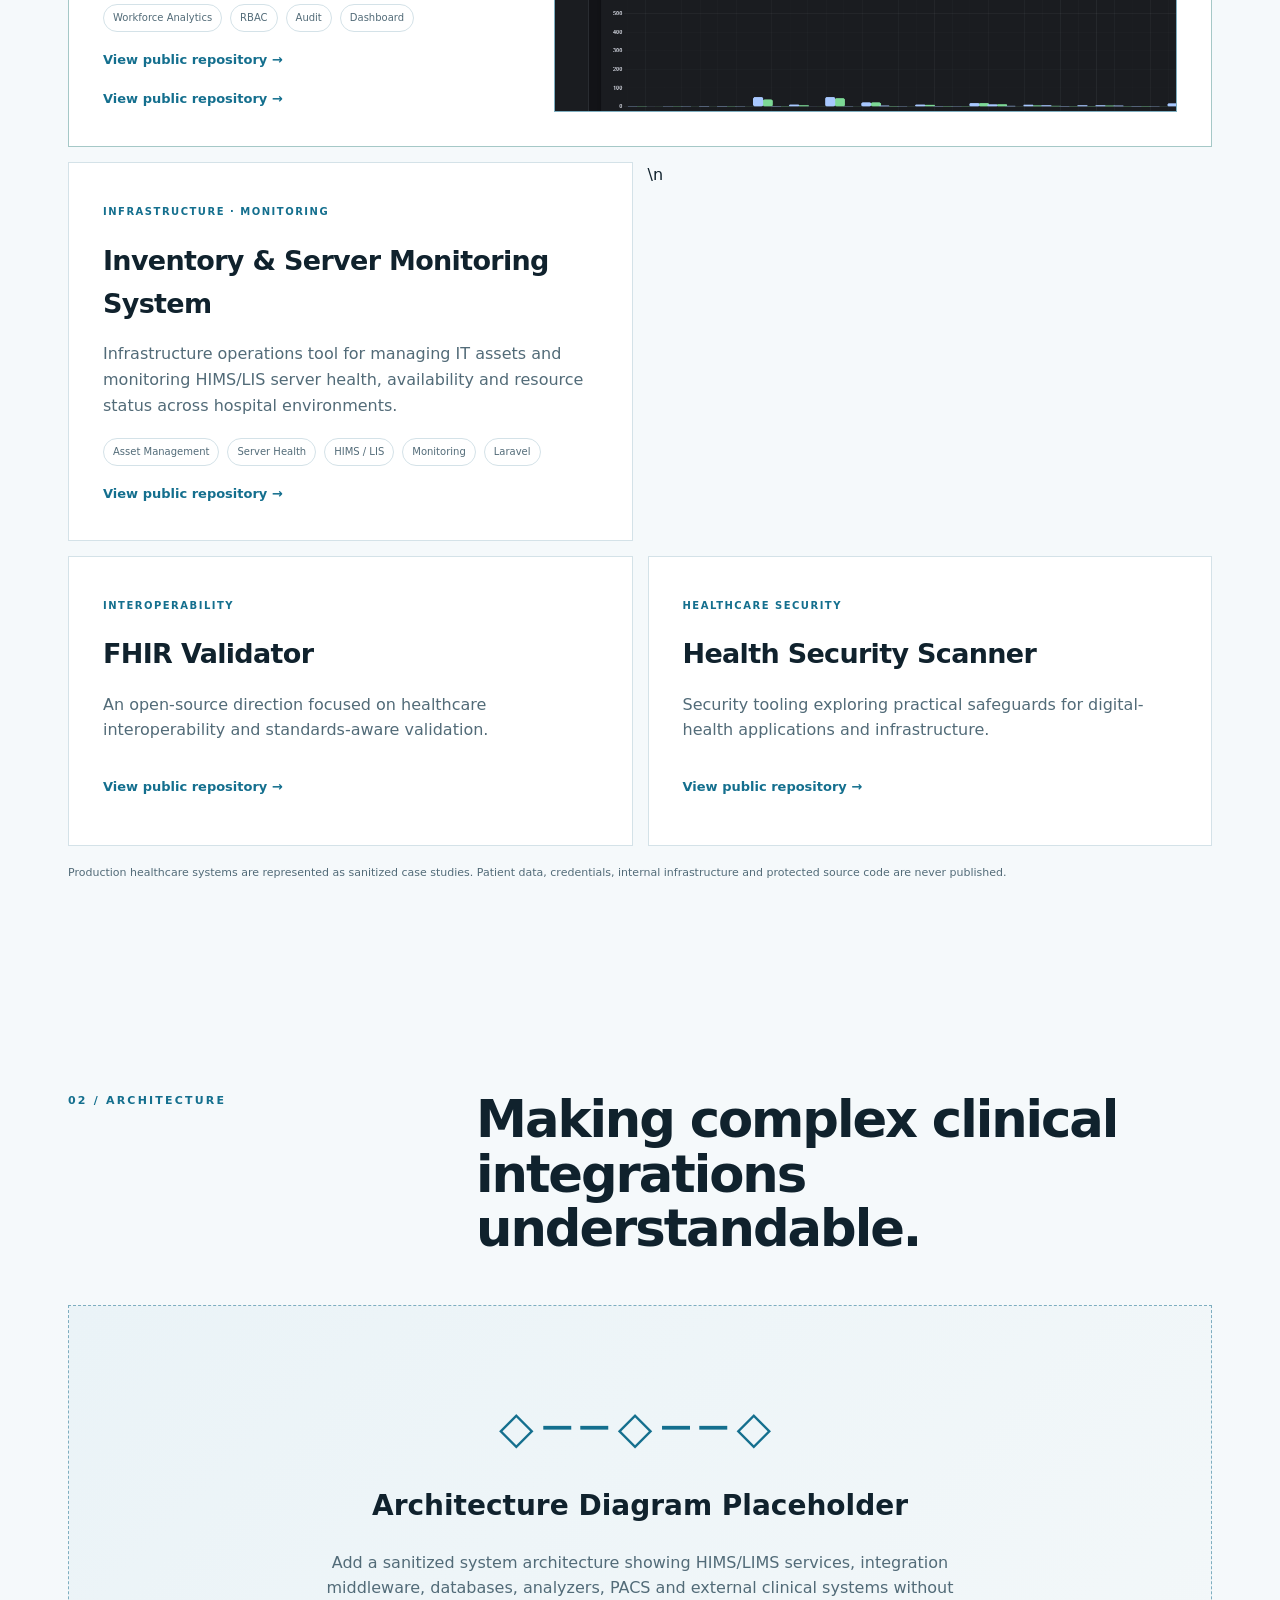
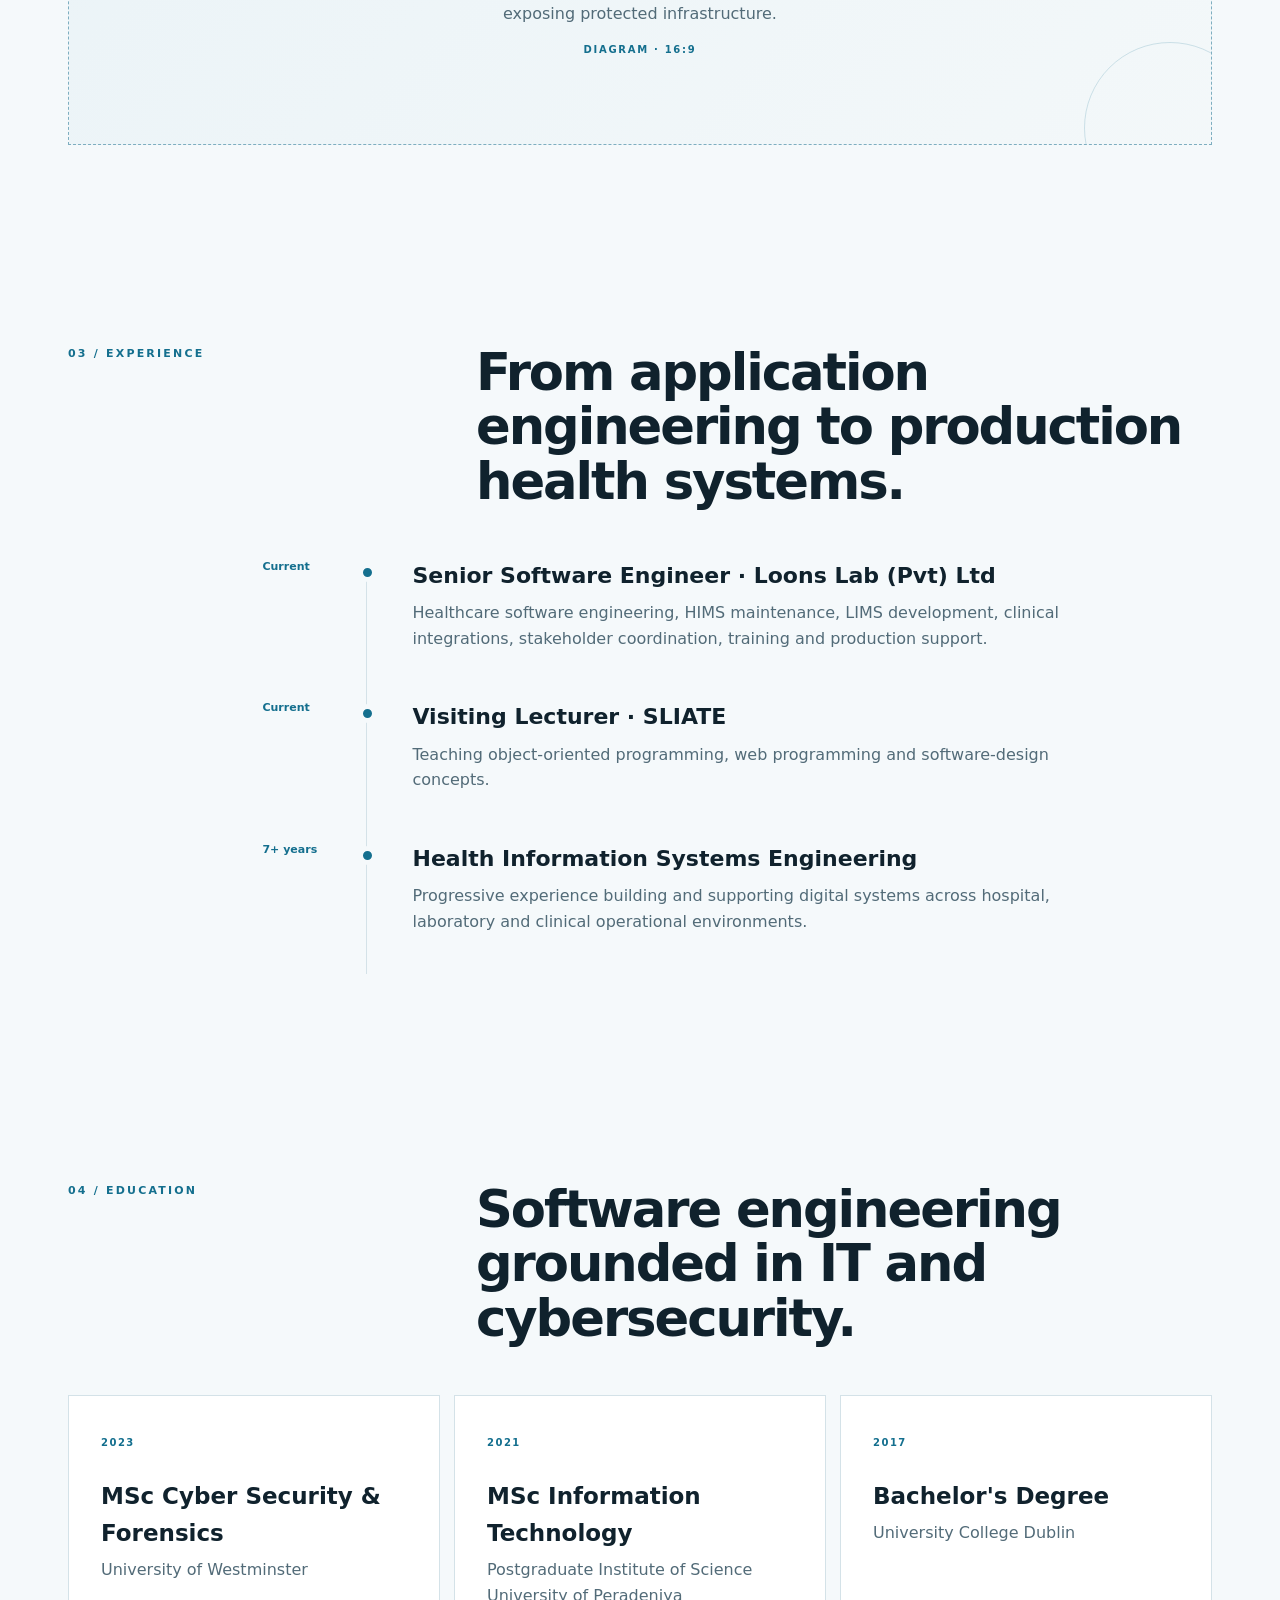
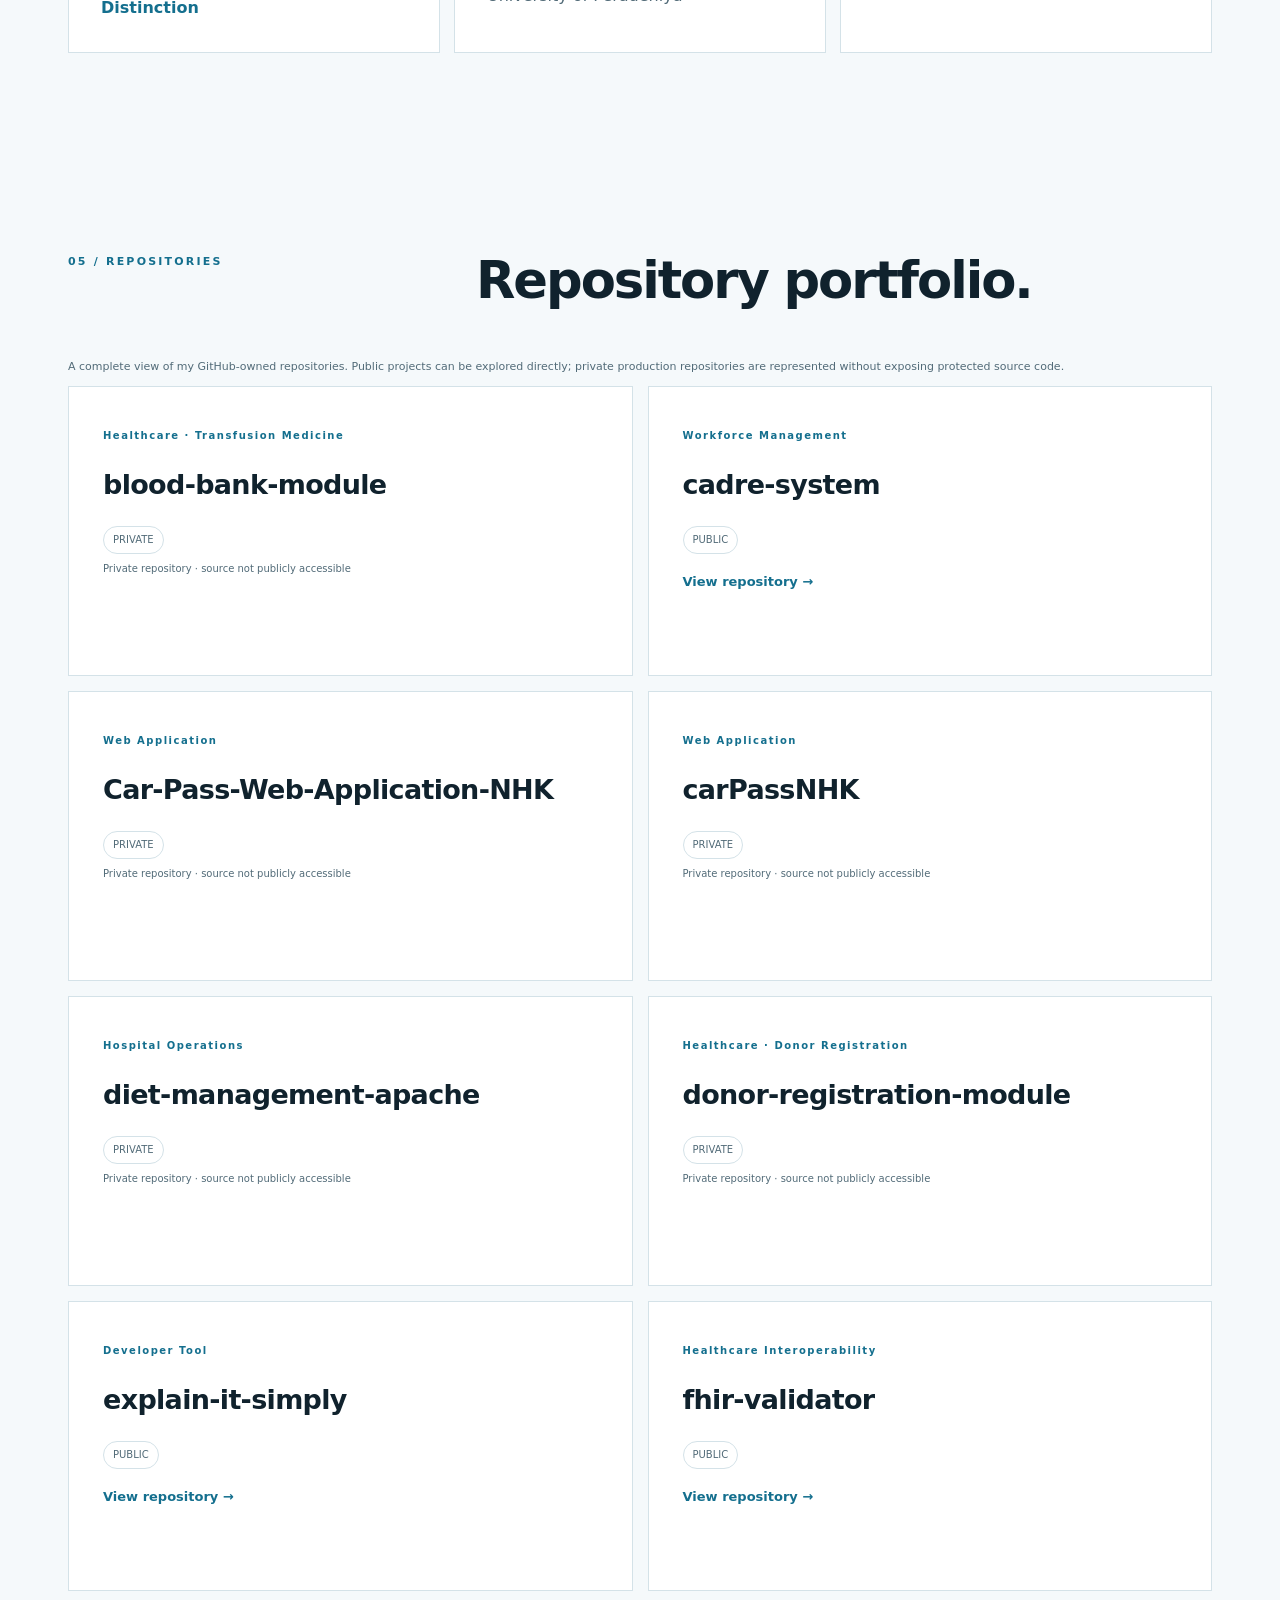
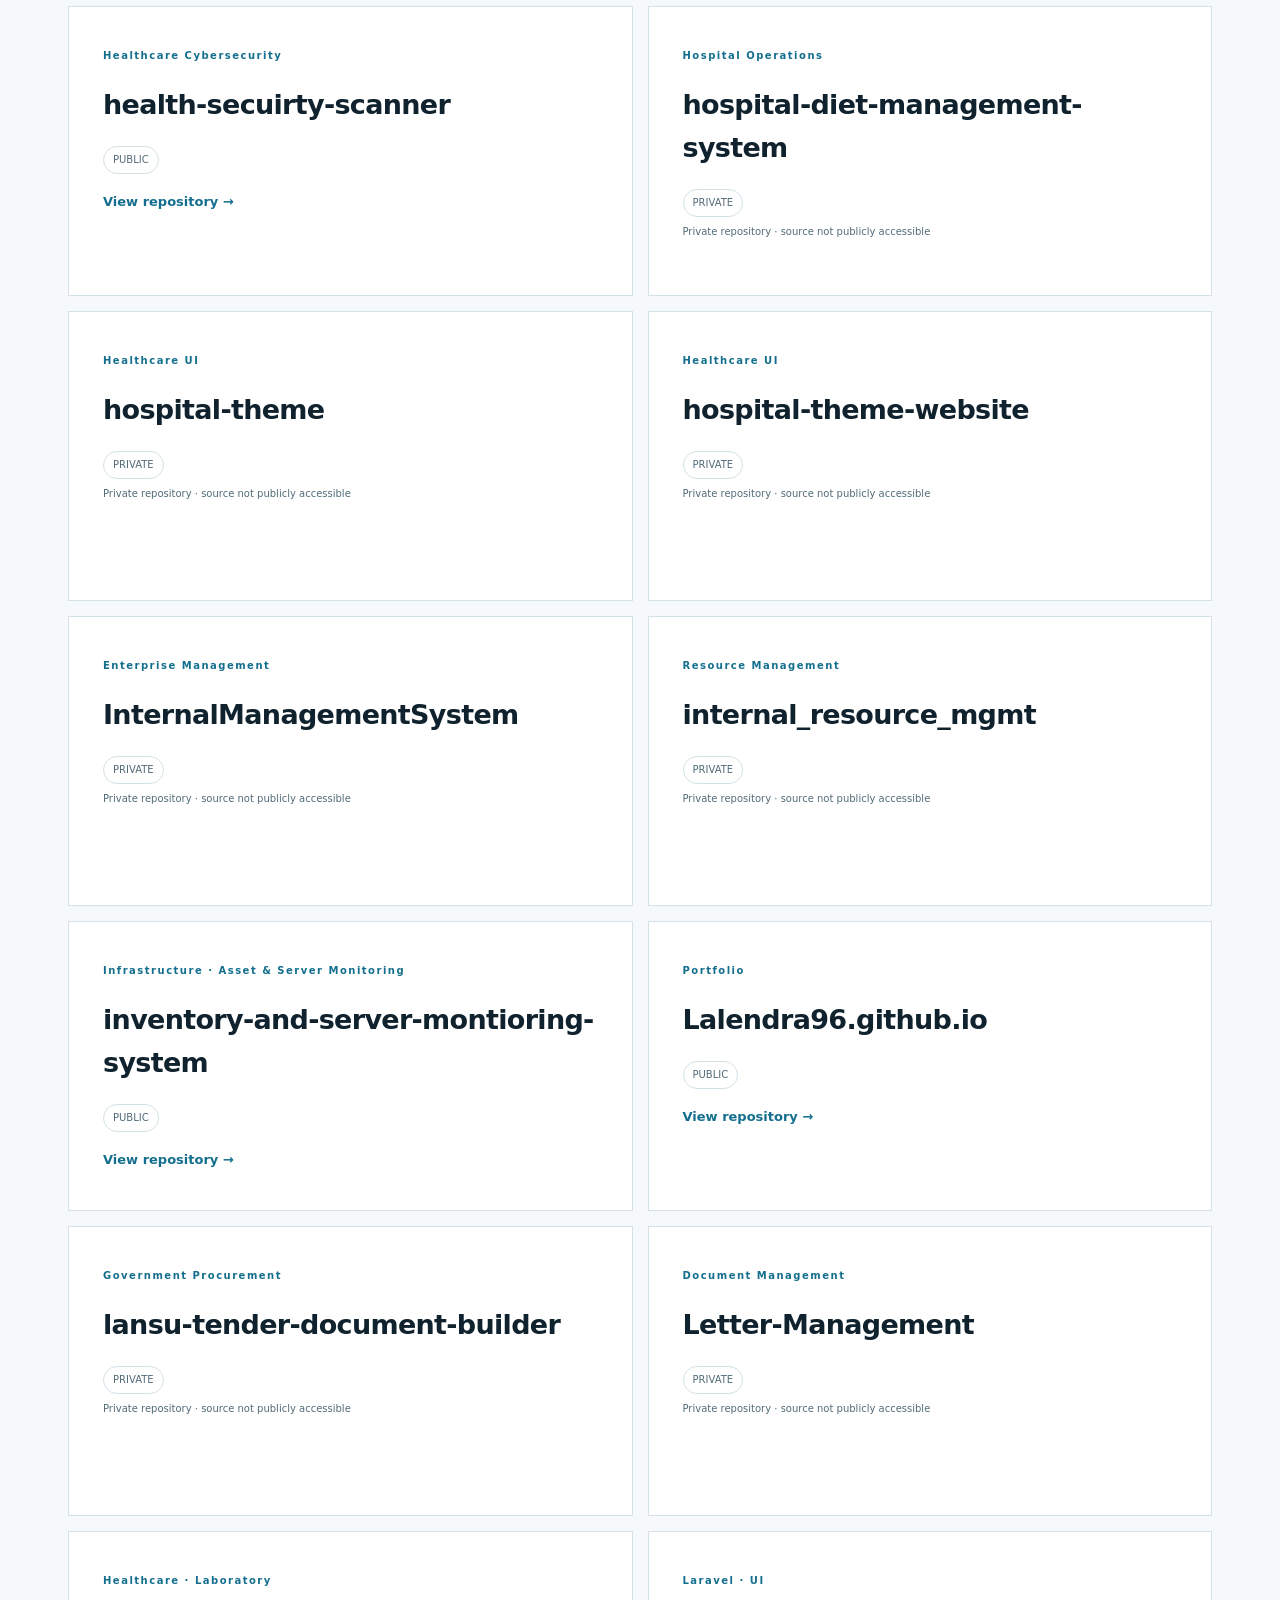
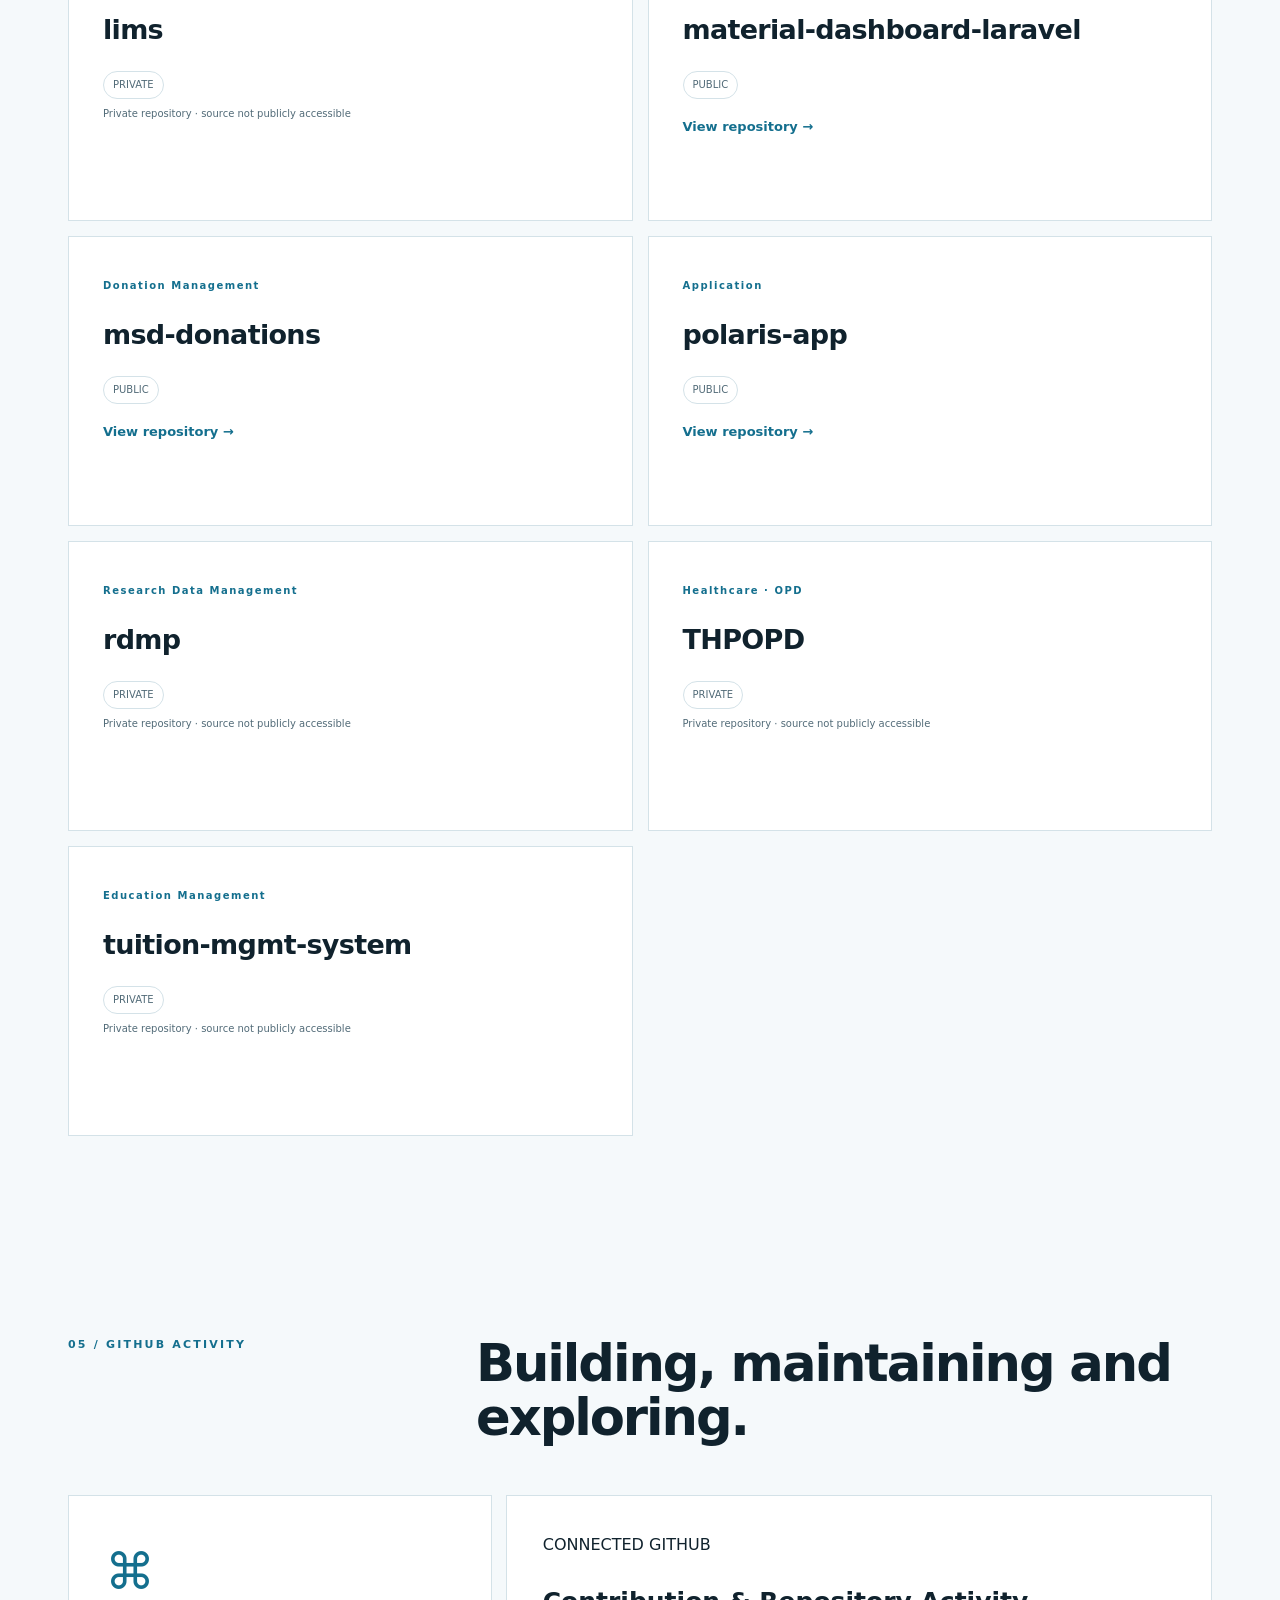
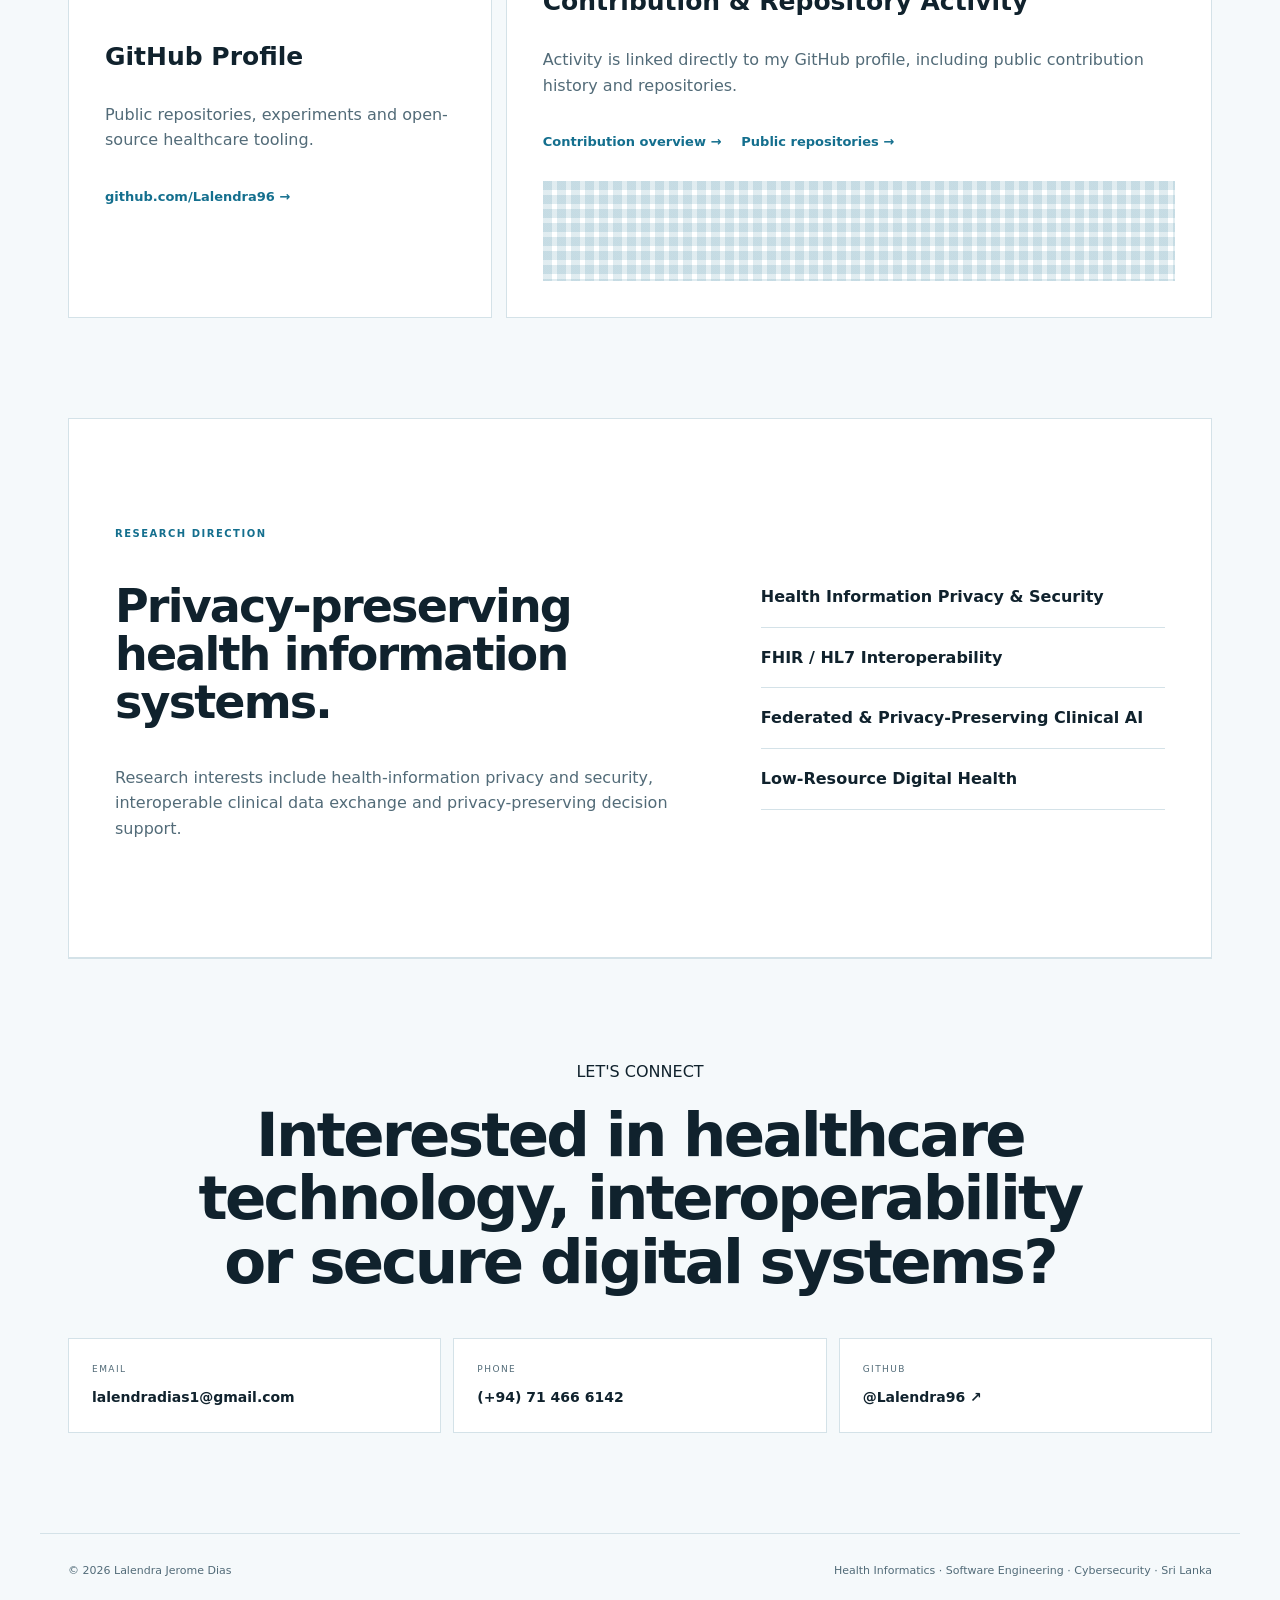
==== commit ad48095b: "Feature inventory and server monitoring in selected work" ====
--- a/index.html
+++ b/index.html
@@ -6,7 +6,7 @@
 <article class="project reveal"><div class="shot compact empty-shot"><span>SCREENSHOT SLOT</span><small>Hospital Diet Management · recommended 16:9</small></div><span class="tag">HOSPITAL OPERATIONS</span><h3>Hospital Diet Management</h3><p>Digitized ward diet requisitions and operational coordination designed for hospital environments.</p><a href="case-studies/hospital-diet.html">Read case study →</a></article>
 <article class="project reveal"><div class="shot compact project-image"><img src="assets/lansu.png" alt="Lansu Tender Document Builder interface" loading="lazy"></div><span class="tag">GOVERNMENT DIGITALIZATION</span><h3>Lansu Tender Document Builder</h3><p>Structured procurement-document authoring for Sri Lankan government contexts with multilingual requirements, roles and auditability.</p><a href="case-studies/lansu.html">Read case study →</a></article>
 <article class="project featured cadre-feature reveal"><div class="project-copy"><span class="tag">HIGHLIGHT · WORKFORCE MANAGEMENT</span><h3>Cadre Management System</h3><p>Administrative workforce and approved-cadre management with position tracking, vacancies, leave visibility, workforce analytics, circulars and controlled administrative workflows.</p><div class="chips"><span>Workforce Analytics</span><span>RBAC</span><span>Audit</span><span>Dashboard</span></div><a href="https://github.com/Lalendra96/cadre-system" target="_blank" rel="noopener">View public repository →</a></div><div class="shot project-image wide-slot"><img src="assets/cadre-system.png" alt="Cadre Management System workforce dashboard" loading="lazy"></div></article>
-<article class="project reveal"><span class="tag">INTEROPERABILITY</span><h3>FHIR Validator</h3><p>An open-source direction focused on healthcare interoperability and standards-aware validation.</p><a href="https://github.com/Lalendra96/fhir-validator">View public repository →</a></article><article class="project reveal"><span class="tag">HEALTHCARE SECURITY</span><h3>Health Security Scanner</h3><p>Security tooling exploring practical safeguards for digital-health applications and infrastructure.</p><a href="https://github.com/Lalendra96/health-secuirty-scanner">View public repository →</a></article></div><p class="privacy">Production healthcare systems are represented as sanitized case studies. Patient data, credentials, internal infrastructure and protected source code are never published.</p></section>
+<article class="project reveal"><span class="tag">INFRASTRUCTURE · MONITORING</span><h3>Inventory &amp; Server Monitoring System</h3><p>Infrastructure operations tool for managing IT assets and monitoring HIMS/LIS server health, availability and resource status across hospital environments.</p><div class="chips"><span>Asset Management</span><span>Server Health</span><span>HIMS / LIS</span><span>Monitoring</span><span>Laravel</span></div><a href="https://github.com/Lalendra96/inventory-and-server-montioring-system" target="_blank" rel="noopener">View public repository →</a></article>\n<article class="project reveal"><span class="tag">INTEROPERABILITY</span><h3>FHIR Validator</h3><p>An open-source direction focused on healthcare interoperability and standards-aware validation.</p><a href="https://github.com/Lalendra96/fhir-validator">View public repository →</a></article><article class="project reveal"><span class="tag">HEALTHCARE SECURITY</span><h3>Health Security Scanner</h3><p>Security tooling exploring practical safeguards for digital-health applications and infrastructure.</p><a href="https://github.com/Lalendra96/health-secuirty-scanner">View public repository →</a></article></div><p class="privacy">Production healthcare systems are represented as sanitized case studies. Patient data, credentials, internal infrastructure and protected source code are never published.</p></section>
 <section id="architecture"><div class="section-head reveal"><span>02 / ARCHITECTURE</span><h2>Making complex clinical integrations understandable.</h2></div><div class="architecture-placeholder reveal"><div class="diagram-icon">◇──◇──◇</div><h3>Architecture Diagram Placeholder</h3><p>Add a sanitized system architecture showing HIMS/LIMS services, integration middleware, databases, analyzers, PACS and external clinical systems without exposing protected infrastructure.</p><span>DIAGRAM · 16:9</span></div></section>
 <section id="experience"><div class="section-head reveal"><span>03 / EXPERIENCE</span><h2>From application engineering to production health systems.</h2></div><div class="timeline"><article class="timeline-item reveal"><time>Current</time><div><h3>Senior Software Engineer · Loons Lab (Pvt) Ltd</h3><p>Healthcare software engineering, HIMS maintenance, LIMS development, clinical integrations, stakeholder coordination, training and production support.</p></div></article><article class="timeline-item reveal"><time>Current</time><div><h3>Visiting Lecturer · SLIATE</h3><p>Teaching object-oriented programming, web programming and software-design concepts.</p></div></article><article class="timeline-item reveal"><time>7+ years</time><div><h3>Health Information Systems Engineering</h3><p>Progressive experience building and supporting digital systems across hospital, laboratory and clinical operational environments.</p></div></article></div></section>
 <section id="education"><div class="section-head reveal"><span>04 / EDUCATION</span><h2>Software engineering grounded in IT and cybersecurity.</h2></div><div class="credentials"><article class="credential reveal"><span>2023</span><h3>MSc Cyber Security & Forensics</h3><p>University of Westminster</p><strong>Distinction</strong></article><article class="credential reveal"><span>2021</span><h3>MSc Information Technology</h3><p>Postgraduate Institute of Science<br>University of Peradeniya</p></article><article class="credential reveal"><span>2017</span><h3>Bachelor's Degree</h3><p>University College Dublin</p></article></div></section>
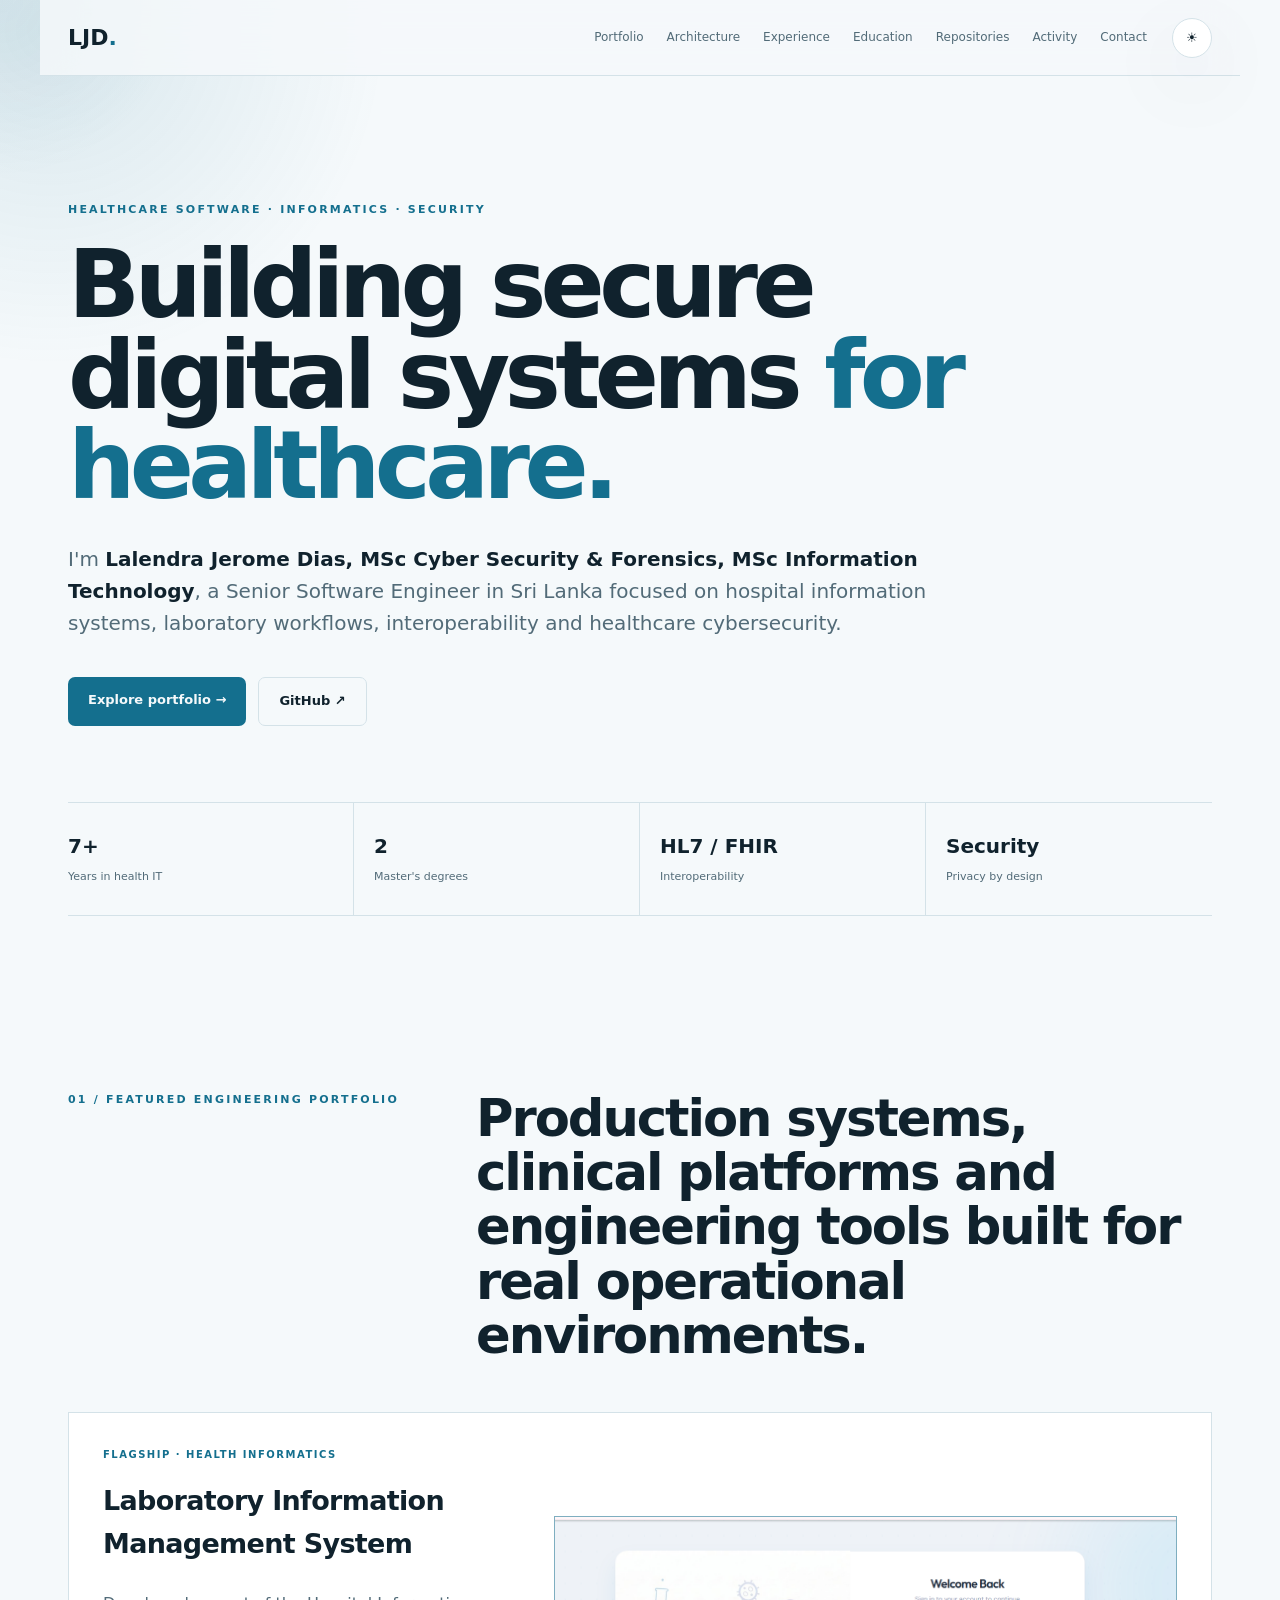
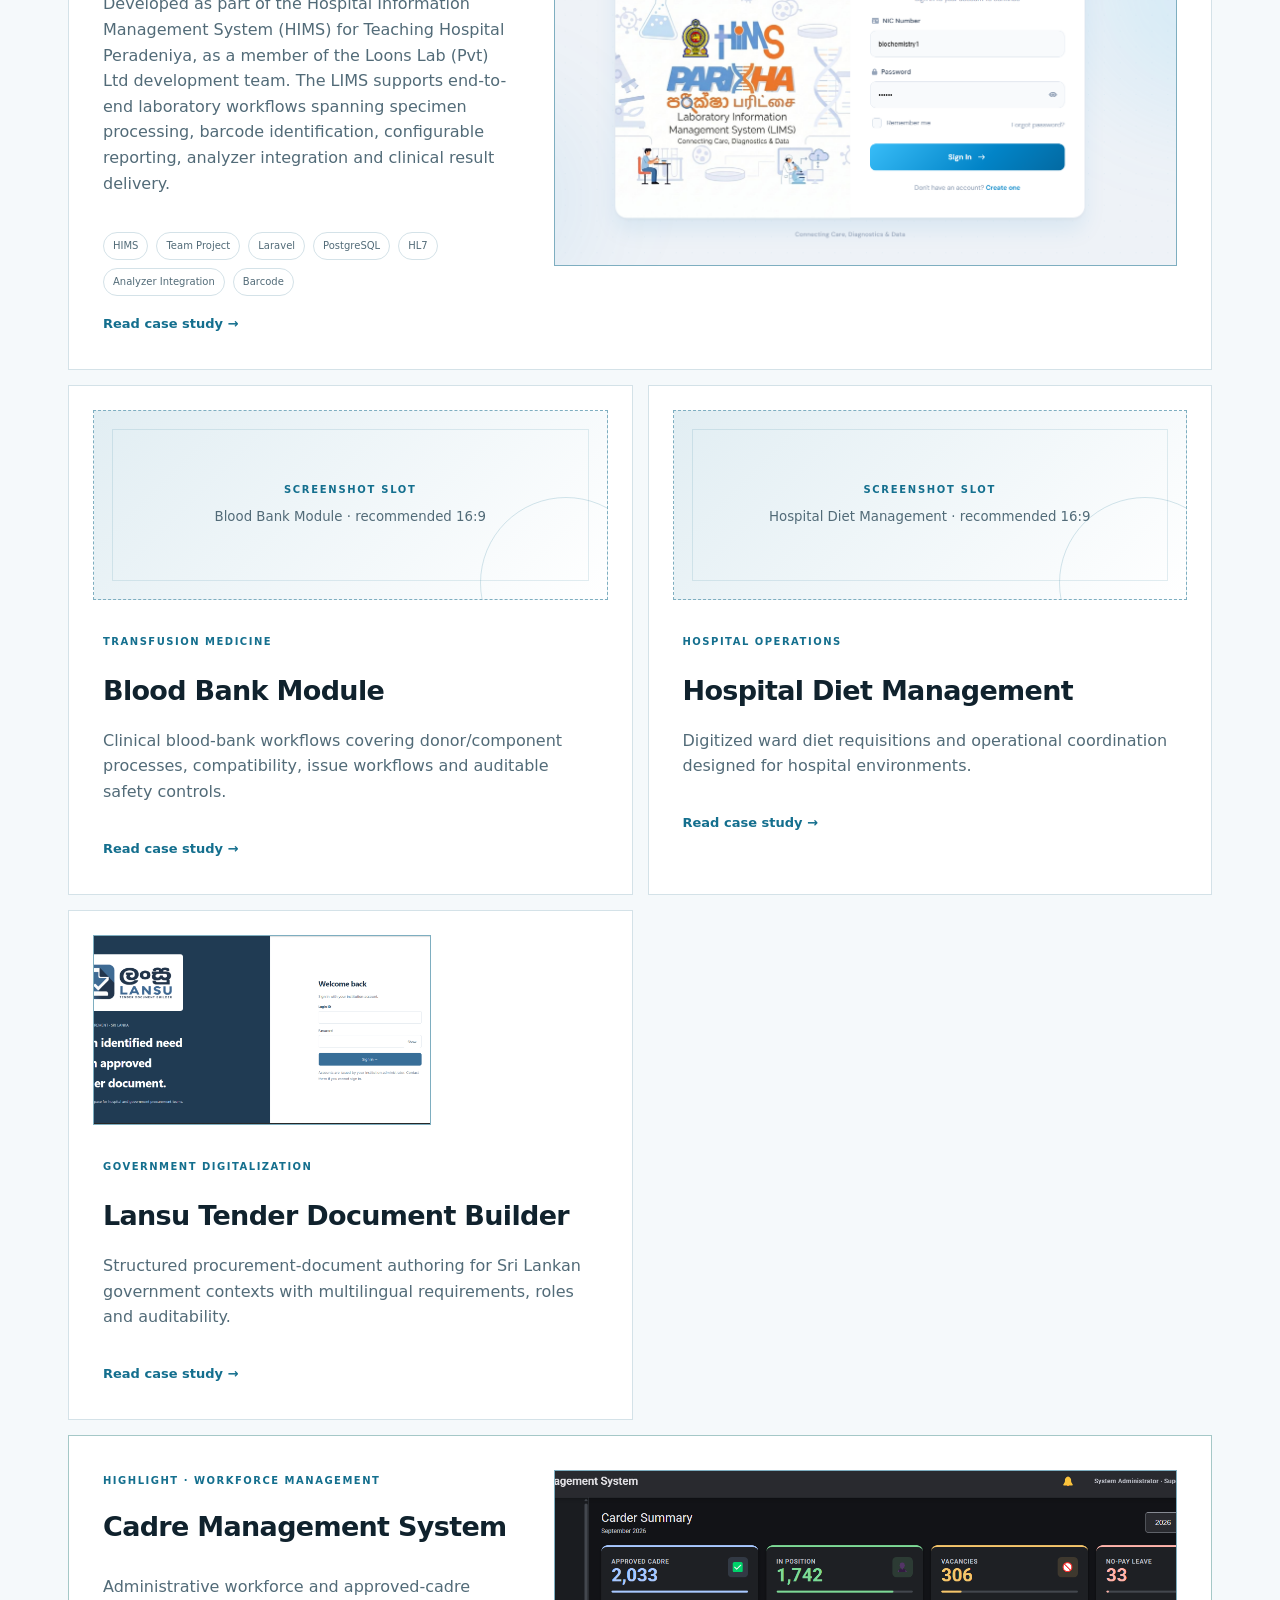
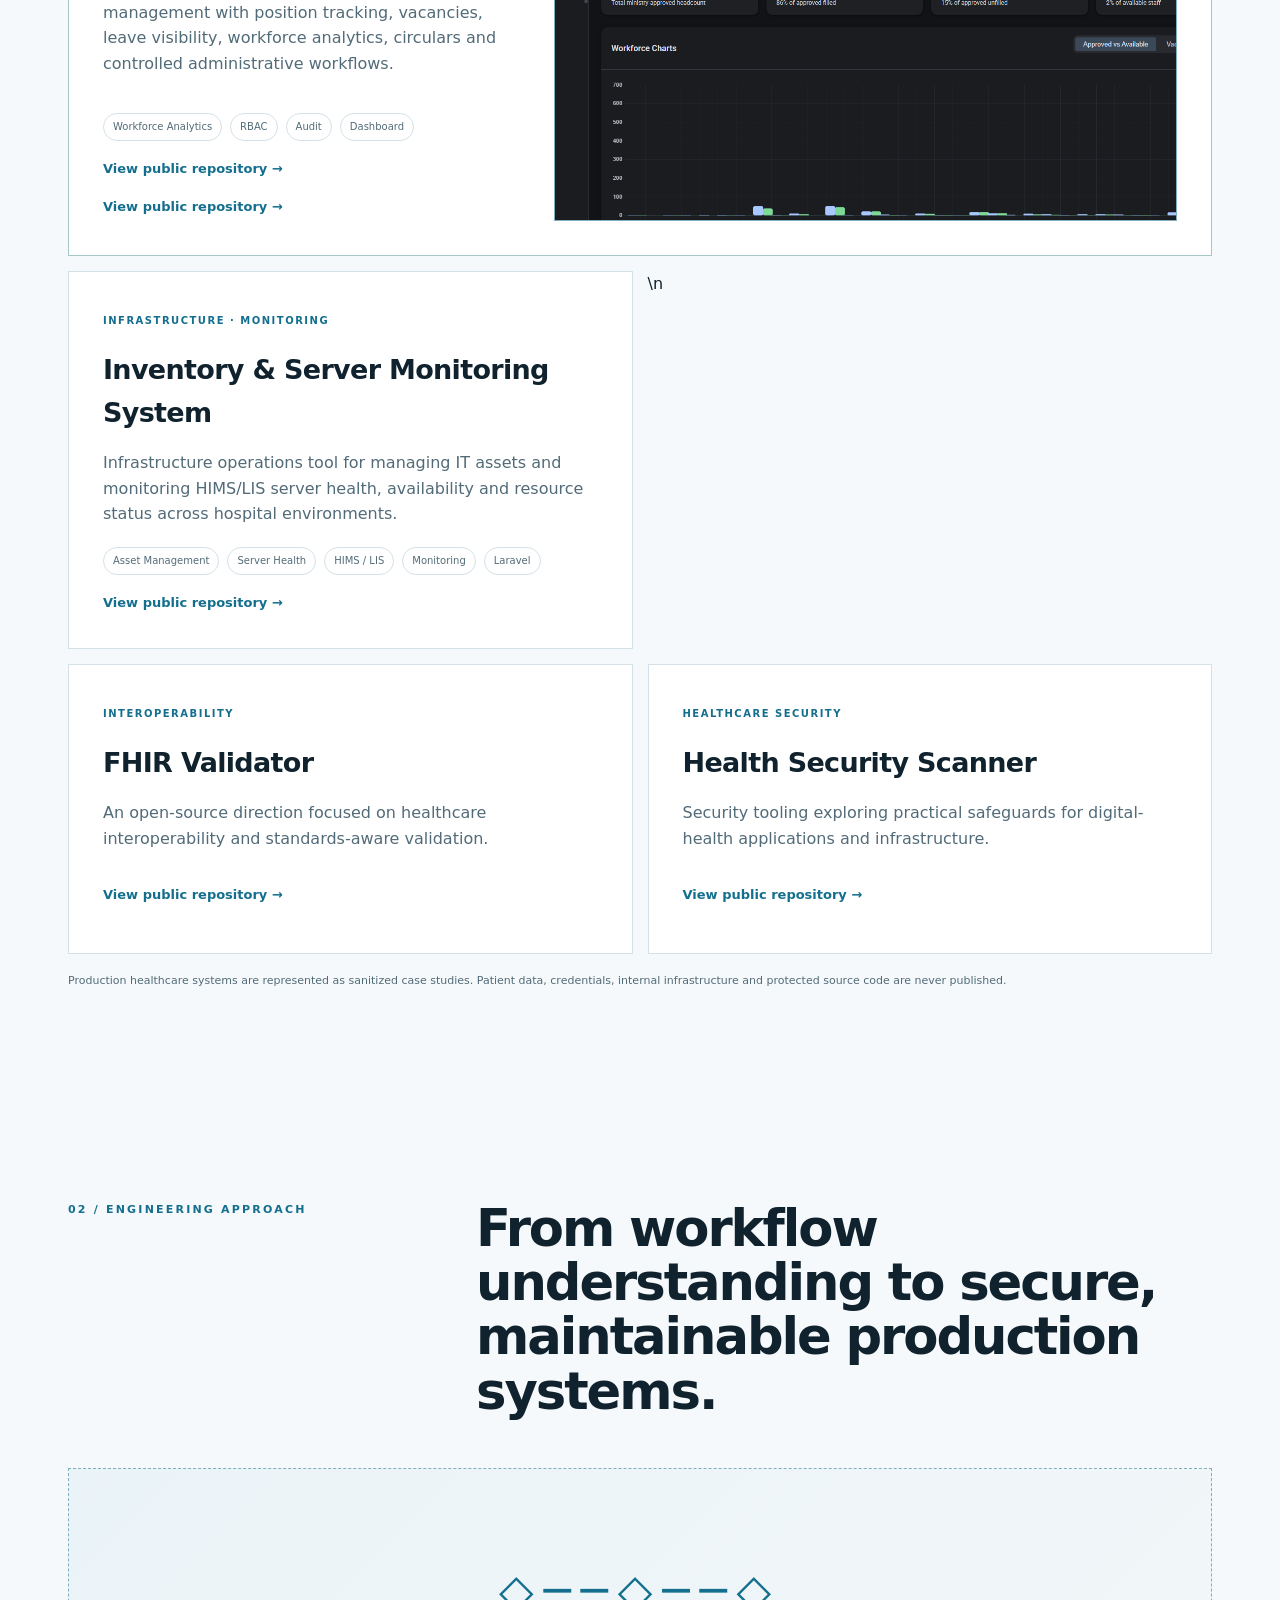
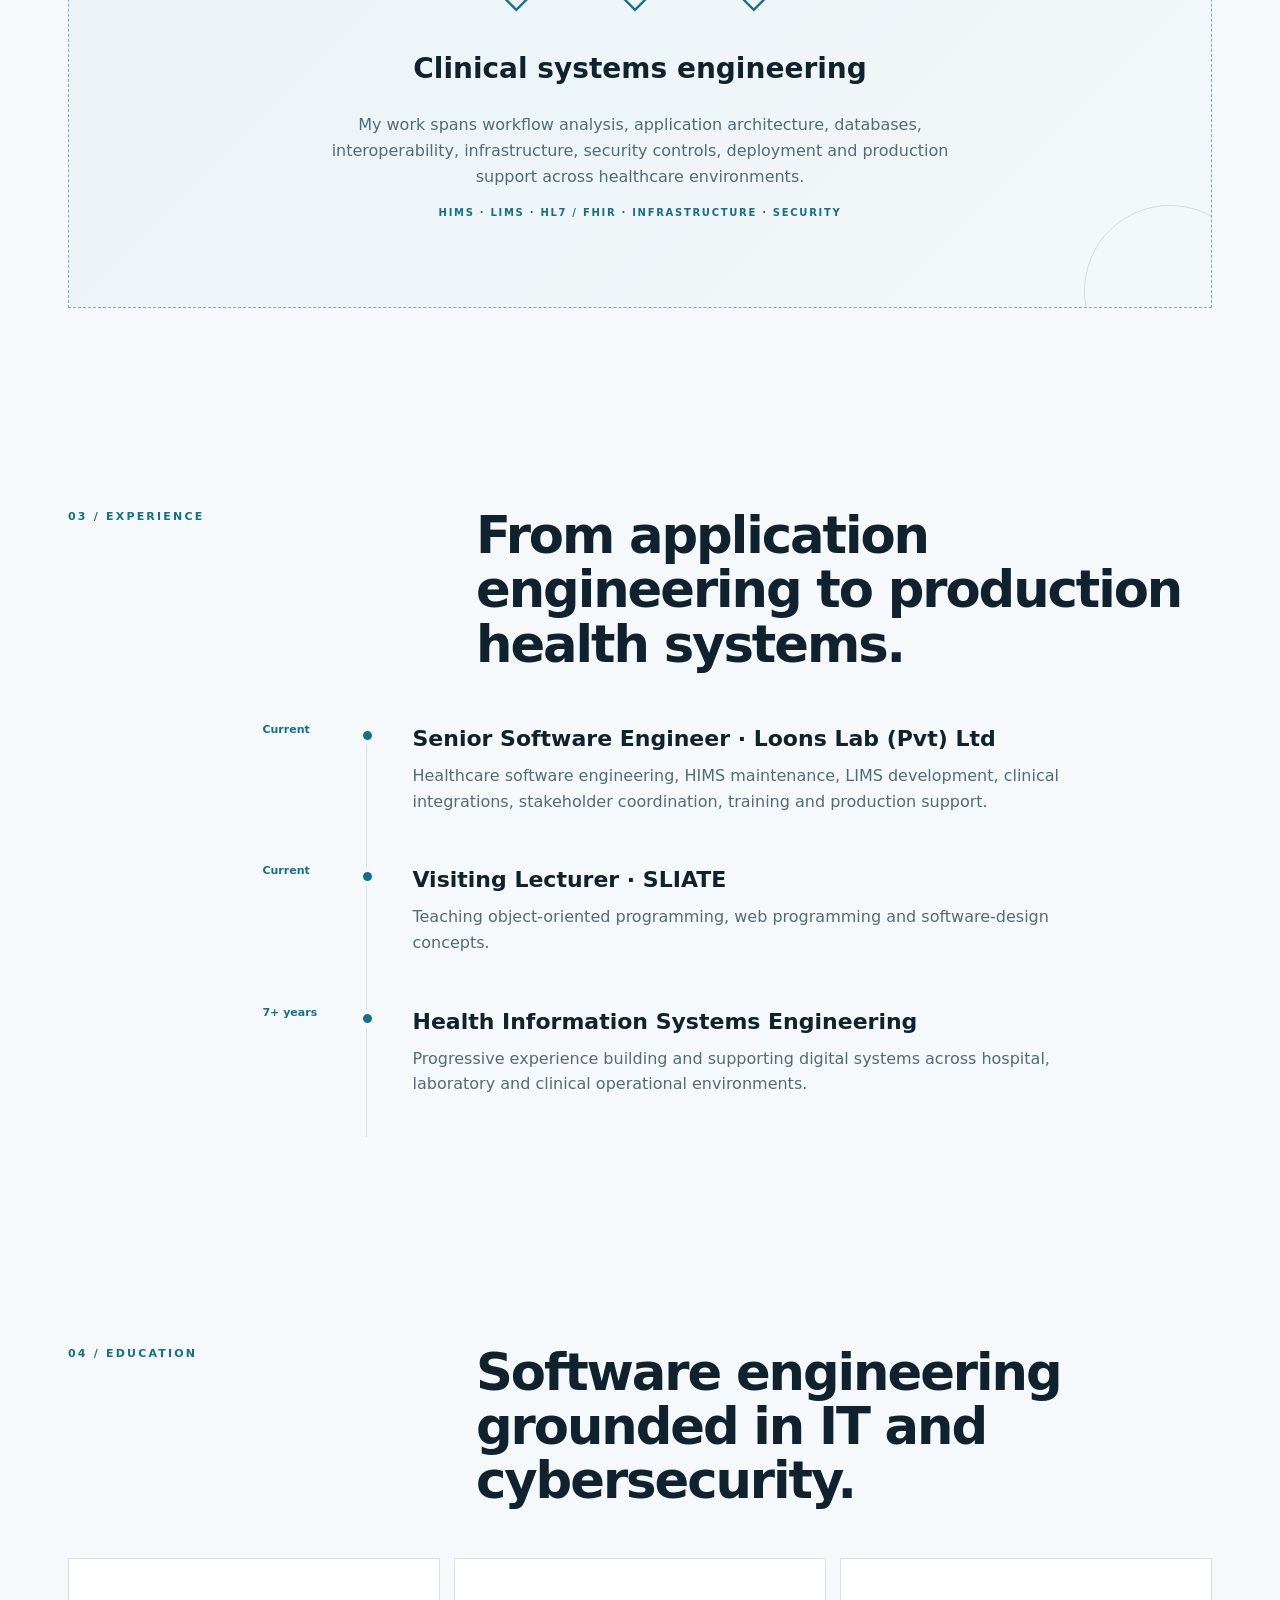
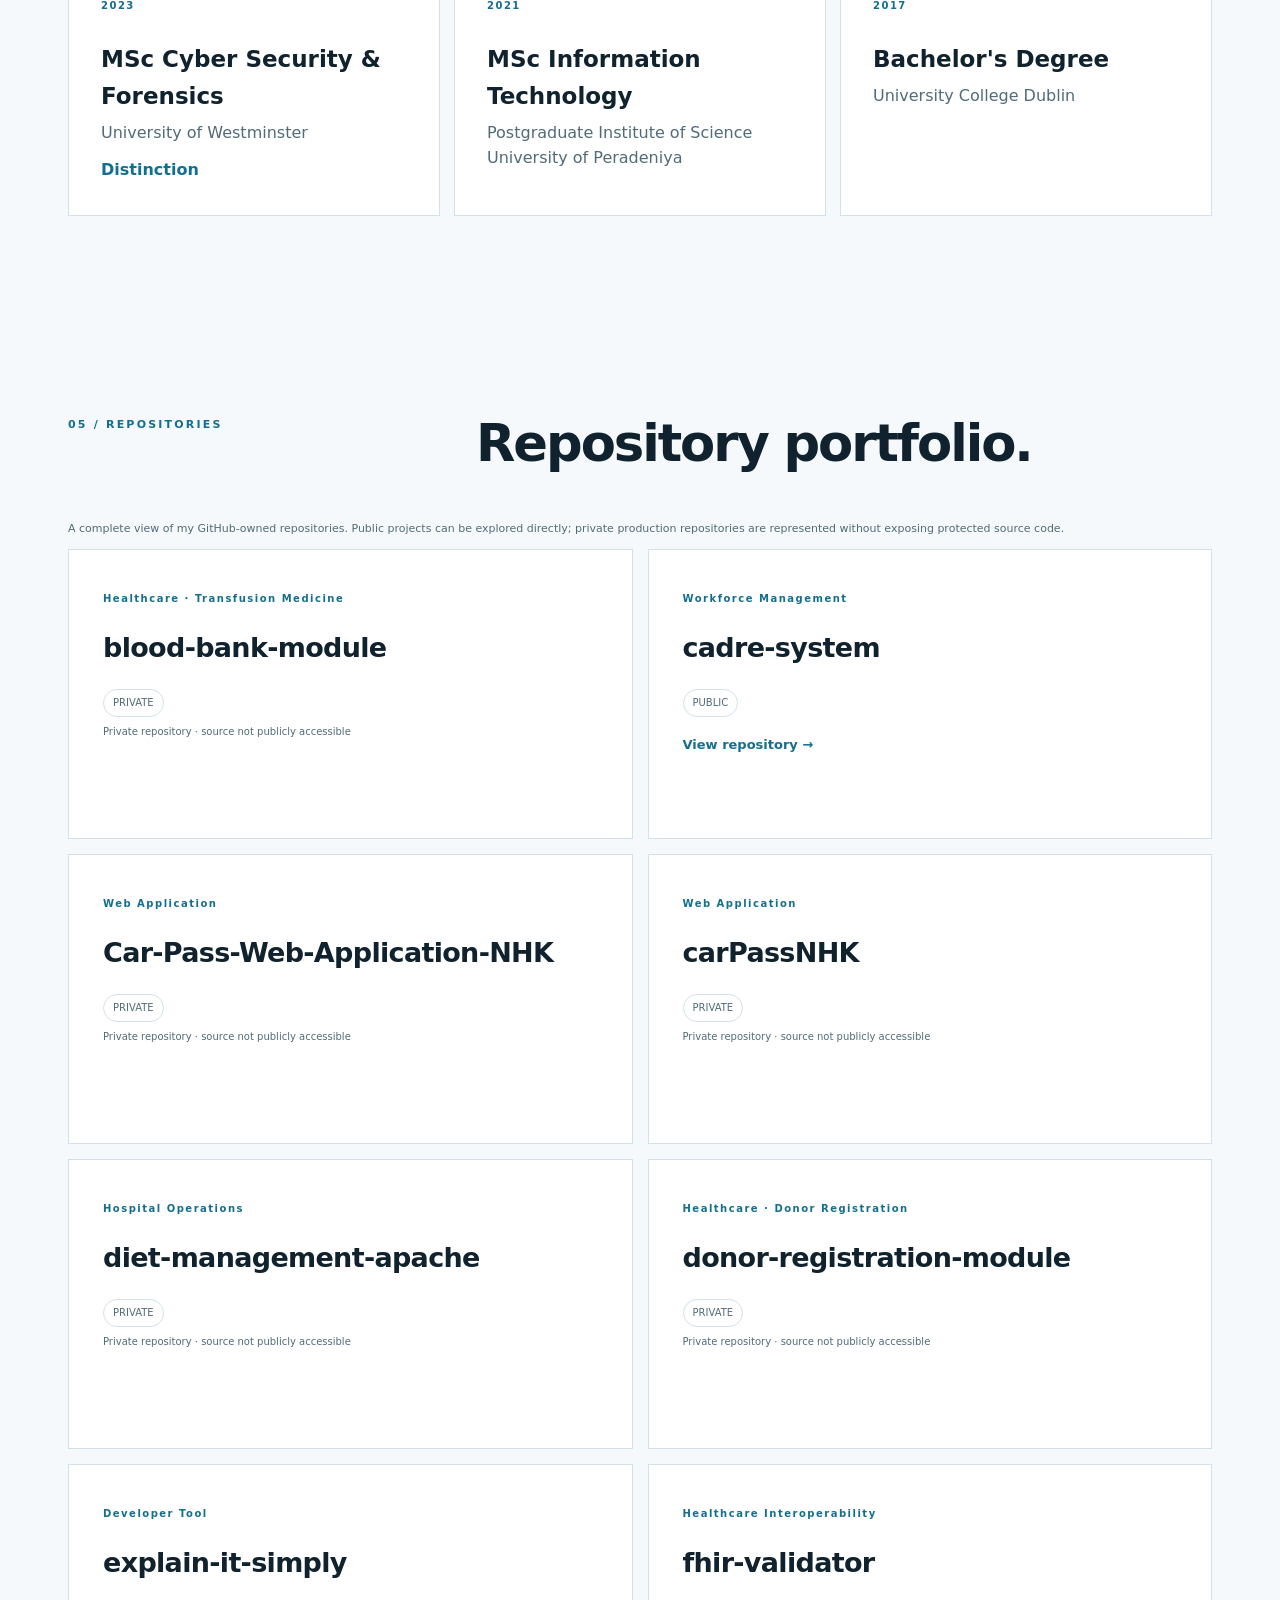
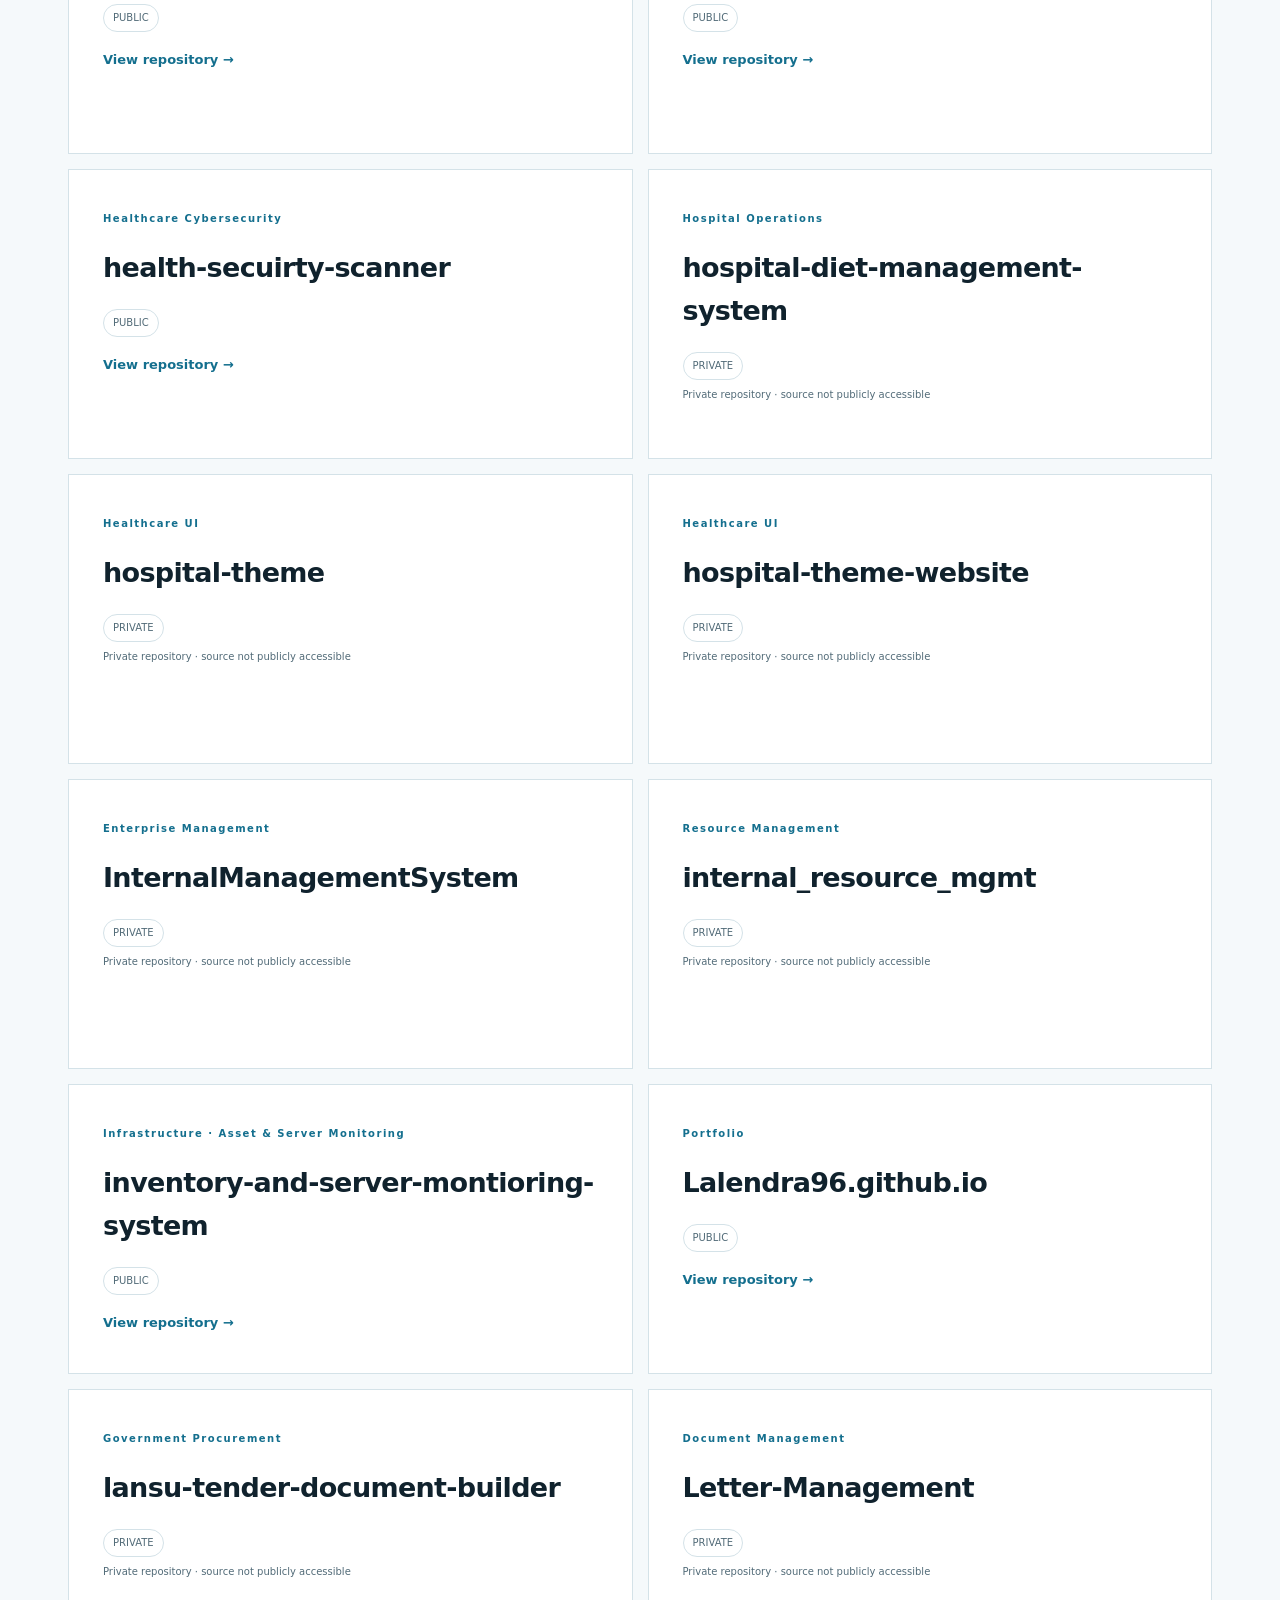
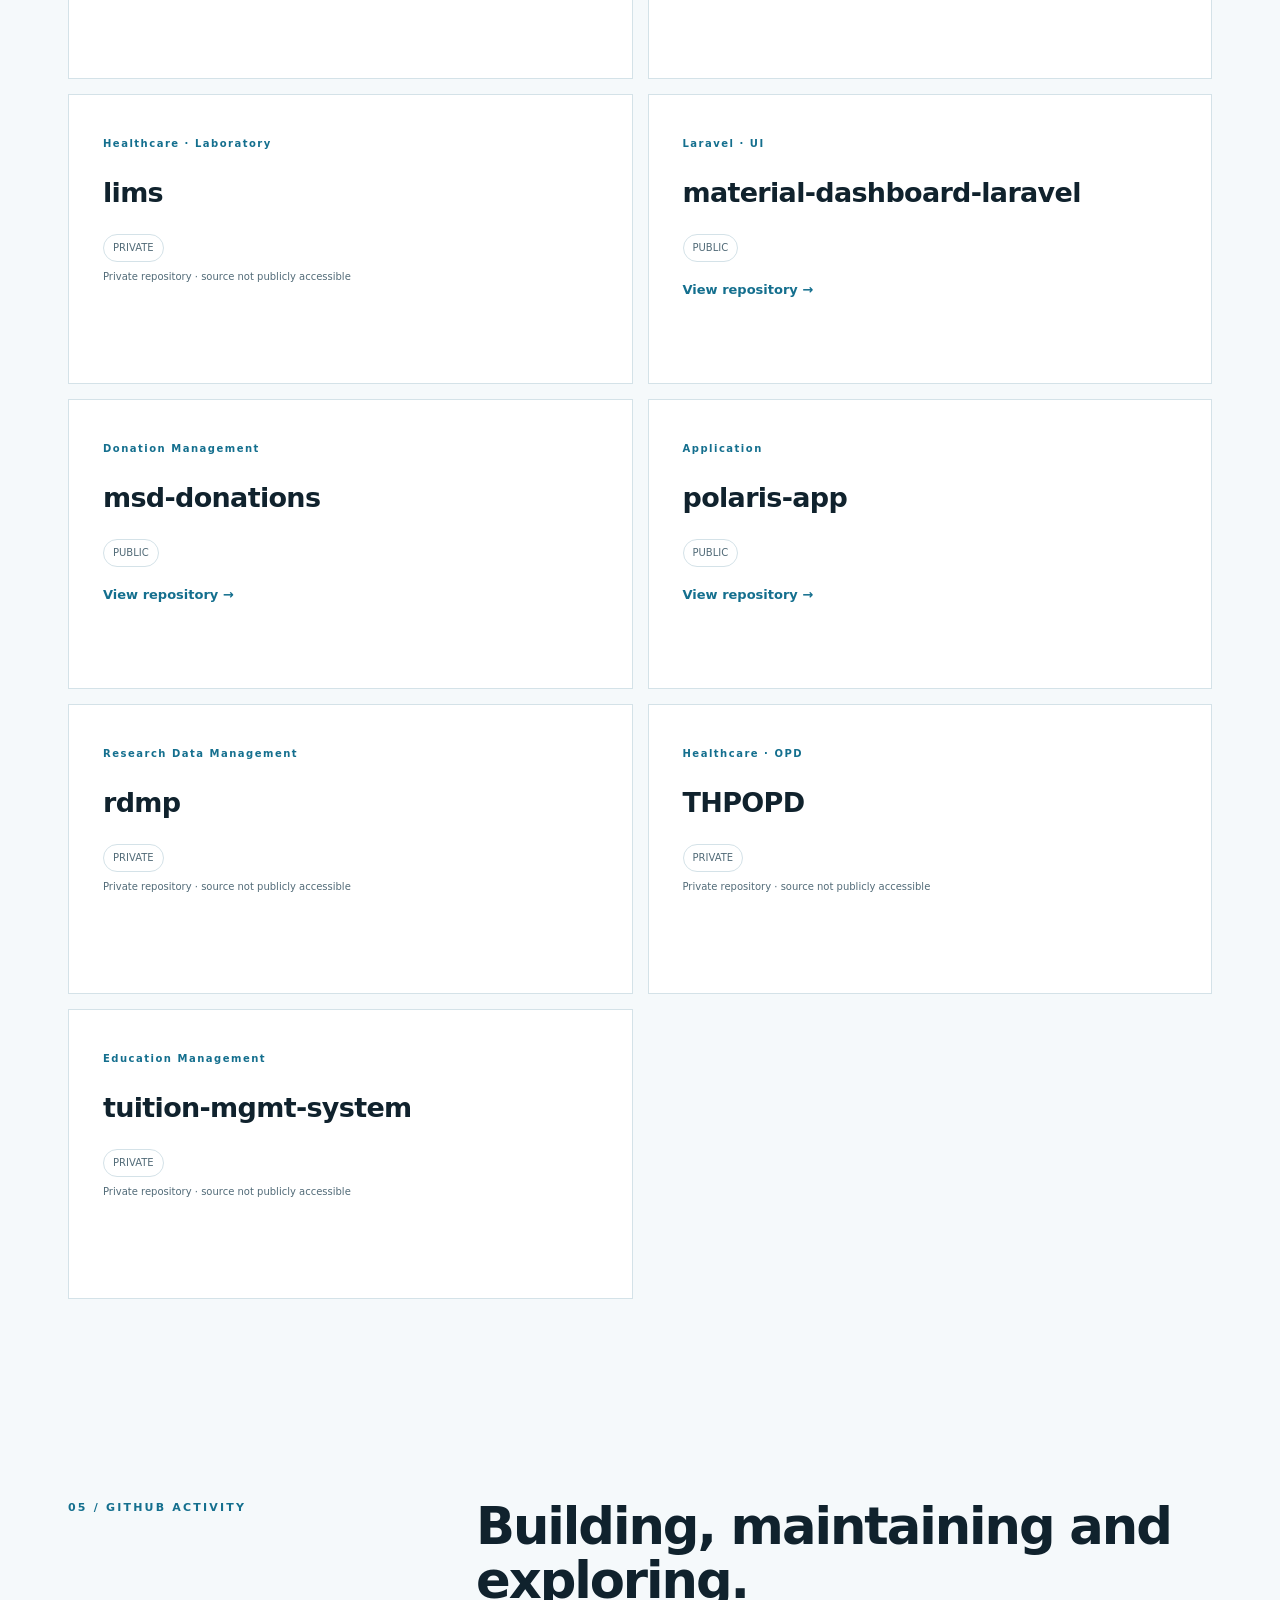
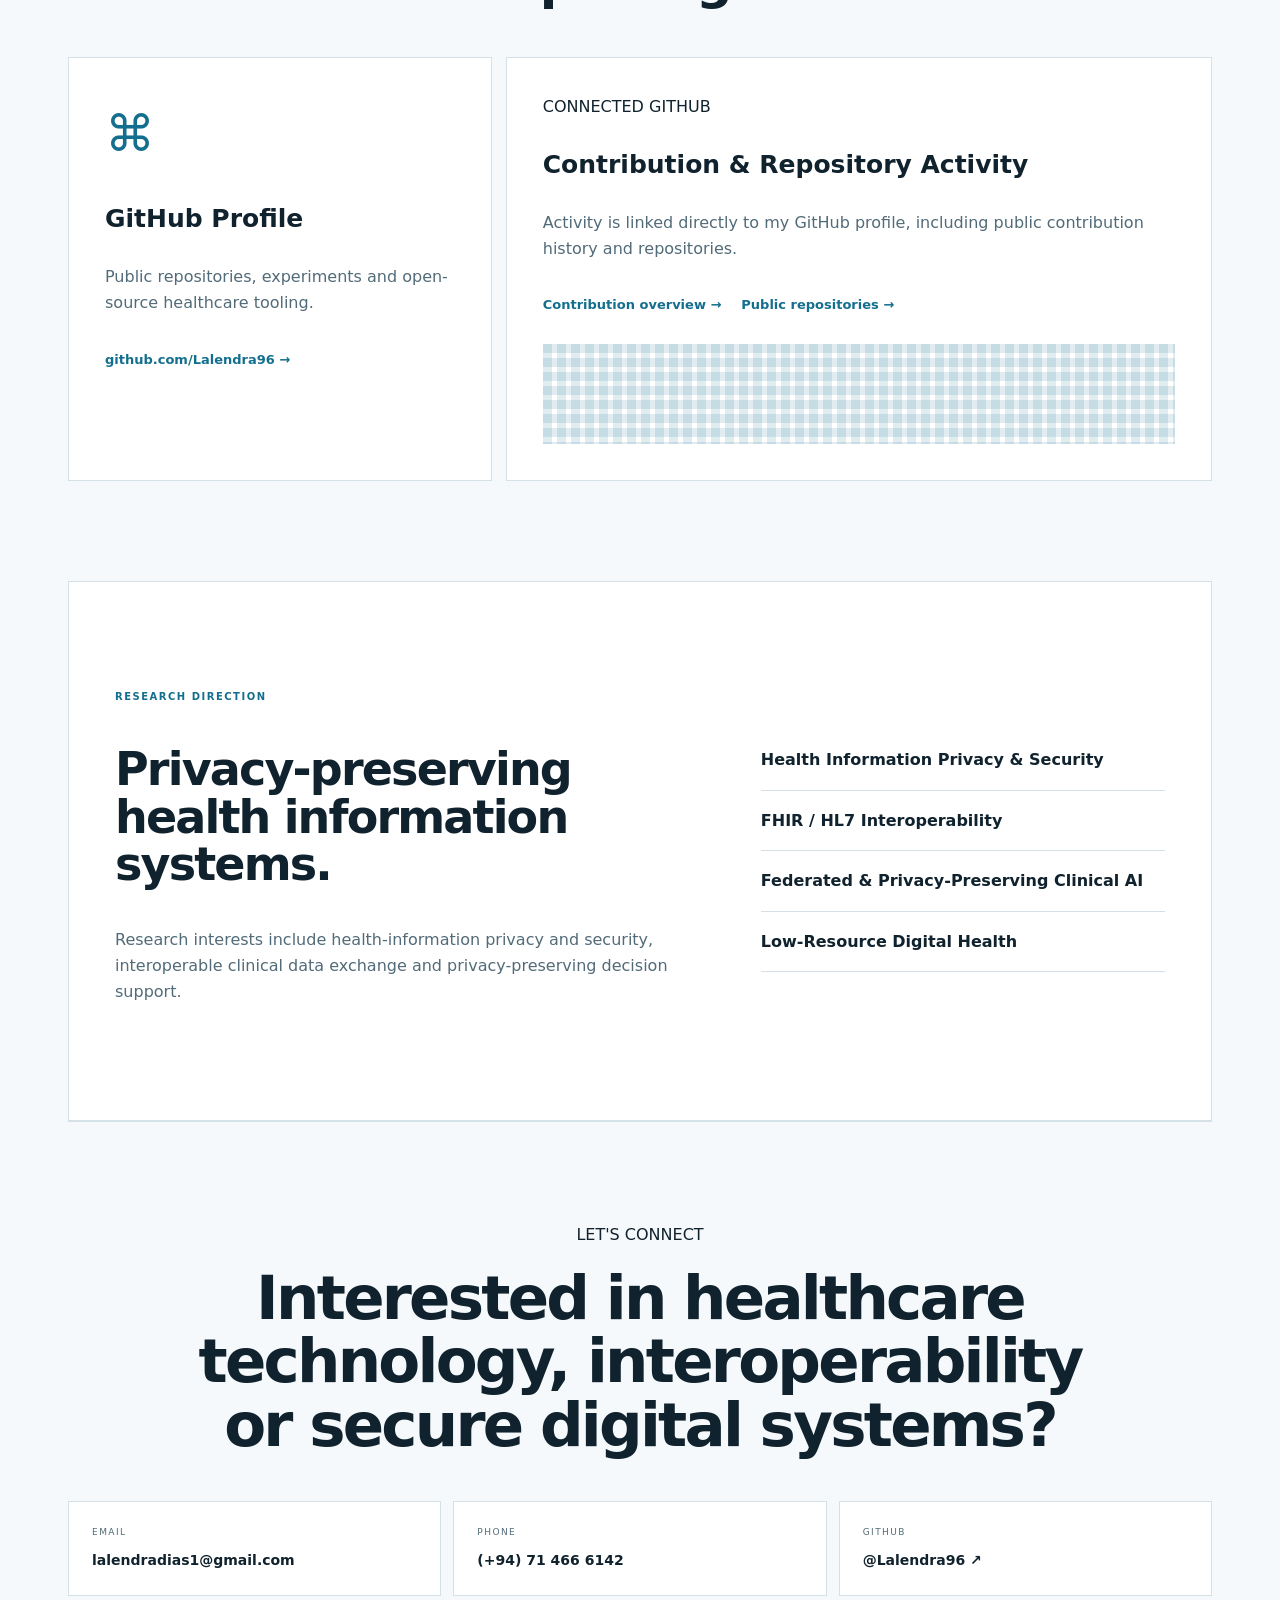
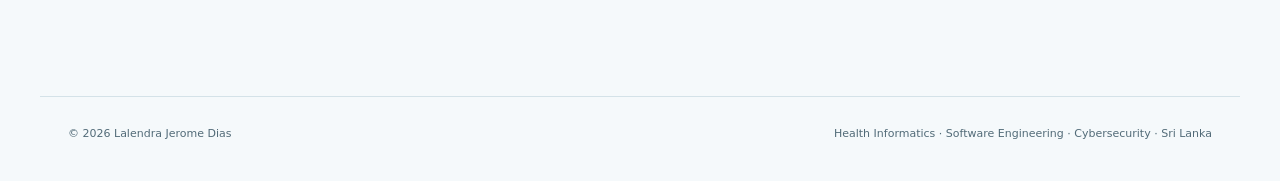
==== commit 75736893: "Professionalize featured engineering portfolio" ====
--- a/index.html
+++ b/index.html
@@ -1,13 +1,13 @@
-<!doctype html><html lang="en"><head><meta charset="utf-8"><meta name="viewport" content="width=device-width,initial-scale=1"><meta name="description" content="Lalendra Jerome Dias — Senior Software Engineer focused on Health Informatics, secure clinical systems and healthcare interoperability."><title>Lalendra Jerome Dias | Health Informatics Engineer</title><link rel="stylesheet" href="assets/style.css"><script defer src="assets/app.js"></script></head><body><div class="cursor-glow"></div><header class="nav"><a class="brand" href="#top">LJD<span>.</span></a><nav><a href="#work">Systems</a><a href="#architecture">Architecture</a><a href="#experience">Experience</a><a href="#education">Education</a><a href="#activity">Activity</a><a href="#contact">Contact</a></nav><button id="theme" aria-label="Toggle dark and light mode"><span class="sun">☀</span><span class="moon">☾</span></button></header><main id="top">
-<section class="hero reveal"><div class="eyebrow">HEALTHCARE SOFTWARE · INFORMATICS · SECURITY</div><h1>Building secure digital systems <em>for healthcare.</em></h1><p class="lead">I'm <strong>Lalendra Jerome Dias, MSc Cyber Security & Forensics, MSc Information Technology</strong>, a Senior Software Engineer in Sri Lanka focused on hospital information systems, laboratory workflows, interoperability and healthcare cybersecurity.</p><div class="actions"><a class="primary" href="#work">Explore systems →</a><a class="secondary" href="https://github.com/Lalendra96">GitHub ↗</a></div><div class="metrics"><div><b>7+</b><span>Years in health IT</span></div><div><b>2</b><span>Master's degrees</span></div><div><b>HL7 / FHIR</b><span>Interoperability</span></div><div><b>Security</b><span>Privacy by design</span></div></div></section>
-<section id="work"><div class="section-head reveal"><span>01 / SELECTED WORK</span><h2>Systems designed around real clinical and operational workflows.</h2></div><div class="grid">
+<!doctype html><html lang="en"><head><meta charset="utf-8"><meta name="viewport" content="width=device-width,initial-scale=1"><meta name="description" content="Lalendra Jerome Dias — Senior Software Engineer focused on Health Informatics, secure clinical systems and healthcare interoperability."><title>Lalendra Jerome Dias | Health Informatics Engineer</title><link rel="stylesheet" href="assets/style.css"><script defer src="assets/app.js"></script></head><body><div class="cursor-glow"></div><header class="nav"><a class="brand" href="#top">LJD<span>.</span></a><nav><a href="#work">Portfolio</a><a href="#architecture">Architecture</a><a href="#experience">Experience</a><a href="#education">Education</a><a href="#activity">Activity</a><a href="#contact">Contact</a></nav><button id="theme" aria-label="Toggle dark and light mode"><span class="sun">☀</span><span class="moon">☾</span></button></header><main id="top">
+<section class="hero reveal"><div class="eyebrow">HEALTHCARE SOFTWARE · INFORMATICS · SECURITY</div><h1>Building secure digital systems <em>for healthcare.</em></h1><p class="lead">I'm <strong>Lalendra Jerome Dias, MSc Cyber Security & Forensics, MSc Information Technology</strong>, a Senior Software Engineer in Sri Lanka focused on hospital information systems, laboratory workflows, interoperability and healthcare cybersecurity.</p><div class="actions"><a class="primary" href="#work">Explore portfolio →</a><a class="secondary" href="https://github.com/Lalendra96">GitHub ↗</a></div><div class="metrics"><div><b>7+</b><span>Years in health IT</span></div><div><b>2</b><span>Master's degrees</span></div><div><b>HL7 / FHIR</b><span>Interoperability</span></div><div><b>Security</b><span>Privacy by design</span></div></div></section>
+<section id="work"><div class="section-head reveal"><span>01 / FEATURED ENGINEERING PORTFOLIO</span><h2>Production systems, clinical platforms and engineering tools built for real operational environments.</h2></div><div class="grid">
 <article class="project featured reveal"><div class="project-copy"><span class="tag">FLAGSHIP · HEALTH INFORMATICS</span><h3>Laboratory Information Management System</h3><p>Developed as part of the Hospital Information Management System (HIMS) for Teaching Hospital Peradeniya, as a member of the Loons Lab (Pvt) Ltd development team. The LIMS supports end-to-end laboratory workflows spanning specimen processing, barcode identification, configurable reporting, analyzer integration and clinical result delivery.</p><div class="chips"><span>HIMS</span><span>Team Project</span><span>Laravel</span><span>PostgreSQL</span><span>HL7</span><span>Analyzer Integration</span><span>Barcode</span></div><a href="case-studies/lims.html">Read case study →</a></div><div class="shot project-image"><img src="assets/lis-system.png" alt="Pariksha Laboratory Information Management System interface" loading="eager"></div></article>
 <article class="project reveal"><div class="shot compact empty-shot"><span>SCREENSHOT SLOT</span><small>Blood Bank Module · recommended 16:9</small></div><span class="tag">TRANSFUSION MEDICINE</span><h3>Blood Bank Module</h3><p>Clinical blood-bank workflows covering donor/component processes, compatibility, issue workflows and auditable safety controls.</p><a href="case-studies/blood-bank.html">Read case study →</a></article>
 <article class="project reveal"><div class="shot compact empty-shot"><span>SCREENSHOT SLOT</span><small>Hospital Diet Management · recommended 16:9</small></div><span class="tag">HOSPITAL OPERATIONS</span><h3>Hospital Diet Management</h3><p>Digitized ward diet requisitions and operational coordination designed for hospital environments.</p><a href="case-studies/hospital-diet.html">Read case study →</a></article>
 <article class="project reveal"><div class="shot compact project-image"><img src="assets/lansu.png" alt="Lansu Tender Document Builder interface" loading="lazy"></div><span class="tag">GOVERNMENT DIGITALIZATION</span><h3>Lansu Tender Document Builder</h3><p>Structured procurement-document authoring for Sri Lankan government contexts with multilingual requirements, roles and auditability.</p><a href="case-studies/lansu.html">Read case study →</a></article>
 <article class="project featured cadre-feature reveal"><div class="project-copy"><span class="tag">HIGHLIGHT · WORKFORCE MANAGEMENT</span><h3>Cadre Management System</h3><p>Administrative workforce and approved-cadre management with position tracking, vacancies, leave visibility, workforce analytics, circulars and controlled administrative workflows.</p><div class="chips"><span>Workforce Analytics</span><span>RBAC</span><span>Audit</span><span>Dashboard</span></div><a href="https://github.com/Lalendra96/cadre-system" target="_blank" rel="noopener">View public repository →</a></div><div class="shot project-image wide-slot"><img src="assets/cadre-system.png" alt="Cadre Management System workforce dashboard" loading="lazy"></div></article>
 <article class="project reveal"><span class="tag">INFRASTRUCTURE · MONITORING</span><h3>Inventory &amp; Server Monitoring System</h3><p>Infrastructure operations tool for managing IT assets and monitoring HIMS/LIS server health, availability and resource status across hospital environments.</p><div class="chips"><span>Asset Management</span><span>Server Health</span><span>HIMS / LIS</span><span>Monitoring</span><span>Laravel</span></div><a href="https://github.com/Lalendra96/inventory-and-server-montioring-system" target="_blank" rel="noopener">View public repository →</a></article>\n<article class="project reveal"><span class="tag">INTEROPERABILITY</span><h3>FHIR Validator</h3><p>An open-source direction focused on healthcare interoperability and standards-aware validation.</p><a href="https://github.com/Lalendra96/fhir-validator">View public repository →</a></article><article class="project reveal"><span class="tag">HEALTHCARE SECURITY</span><h3>Health Security Scanner</h3><p>Security tooling exploring practical safeguards for digital-health applications and infrastructure.</p><a href="https://github.com/Lalendra96/health-secuirty-scanner">View public repository →</a></article></div><p class="privacy">Production healthcare systems are represented as sanitized case studies. Patient data, credentials, internal infrastructure and protected source code are never published.</p></section>
-<section id="architecture"><div class="section-head reveal"><span>02 / ARCHITECTURE</span><h2>Making complex clinical integrations understandable.</h2></div><div class="architecture-placeholder reveal"><div class="diagram-icon">◇──◇──◇</div><h3>Architecture Diagram Placeholder</h3><p>Add a sanitized system architecture showing HIMS/LIMS services, integration middleware, databases, analyzers, PACS and external clinical systems without exposing protected infrastructure.</p><span>DIAGRAM · 16:9</span></div></section>
+<section id="architecture"><div class="section-head reveal"><span>02 / ENGINEERING APPROACH</span><h2>From workflow understanding to secure, maintainable production systems.</h2></div><div class="architecture-placeholder reveal"><div class="diagram-icon">◇──◇──◇</div><h3>Clinical systems engineering</h3><p>My work spans workflow analysis, application architecture, databases, interoperability, infrastructure, security controls, deployment and production support across healthcare environments.</p><span>HIMS · LIMS · HL7 / FHIR · INFRASTRUCTURE · SECURITY</span></div></section>
 <section id="experience"><div class="section-head reveal"><span>03 / EXPERIENCE</span><h2>From application engineering to production health systems.</h2></div><div class="timeline"><article class="timeline-item reveal"><time>Current</time><div><h3>Senior Software Engineer · Loons Lab (Pvt) Ltd</h3><p>Healthcare software engineering, HIMS maintenance, LIMS development, clinical integrations, stakeholder coordination, training and production support.</p></div></article><article class="timeline-item reveal"><time>Current</time><div><h3>Visiting Lecturer · SLIATE</h3><p>Teaching object-oriented programming, web programming and software-design concepts.</p></div></article><article class="timeline-item reveal"><time>7+ years</time><div><h3>Health Information Systems Engineering</h3><p>Progressive experience building and supporting digital systems across hospital, laboratory and clinical operational environments.</p></div></article></div></section>
 <section id="education"><div class="section-head reveal"><span>04 / EDUCATION</span><h2>Software engineering grounded in IT and cybersecurity.</h2></div><div class="credentials"><article class="credential reveal"><span>2023</span><h3>MSc Cyber Security & Forensics</h3><p>University of Westminster</p><strong>Distinction</strong></article><article class="credential reveal"><span>2021</span><h3>MSc Information Technology</h3><p>Postgraduate Institute of Science<br>University of Peradeniya</p></article><article class="credential reveal"><span>2017</span><h3>Bachelor's Degree</h3><p>University College Dublin</p></article></div></section>
 <section id="activity"><div class="section-head reveal"><span>05 / GITHUB ACTIVITY</span><h2>Building, maintaining and exploring.</h2></div><div class="activity-grid"><div class="activity-card reveal"><div class="activity-mark">⌘</div><h3>GitHub Profile</h3><p>Public repositories, experiments and open-source healthcare tooling.</p><a href="https://github.com/Lalendra96">github.com/Lalendra96 →</a></div><div class="activity-card reveal"><span>CONNECTED GITHUB</span><h3>Contribution & Repository Activity</h3><p>Activity is linked directly to my GitHub profile, including public contribution history and repositories.</p><div class="github-links"><a href="https://github.com/Lalendra96?tab=overview">Contribution overview →</a><a href="https://github.com/Lalendra96?tab=repositories">Public repositories →</a></div><div class="fake-contrib connected" aria-hidden="true"></div></div></div></section>
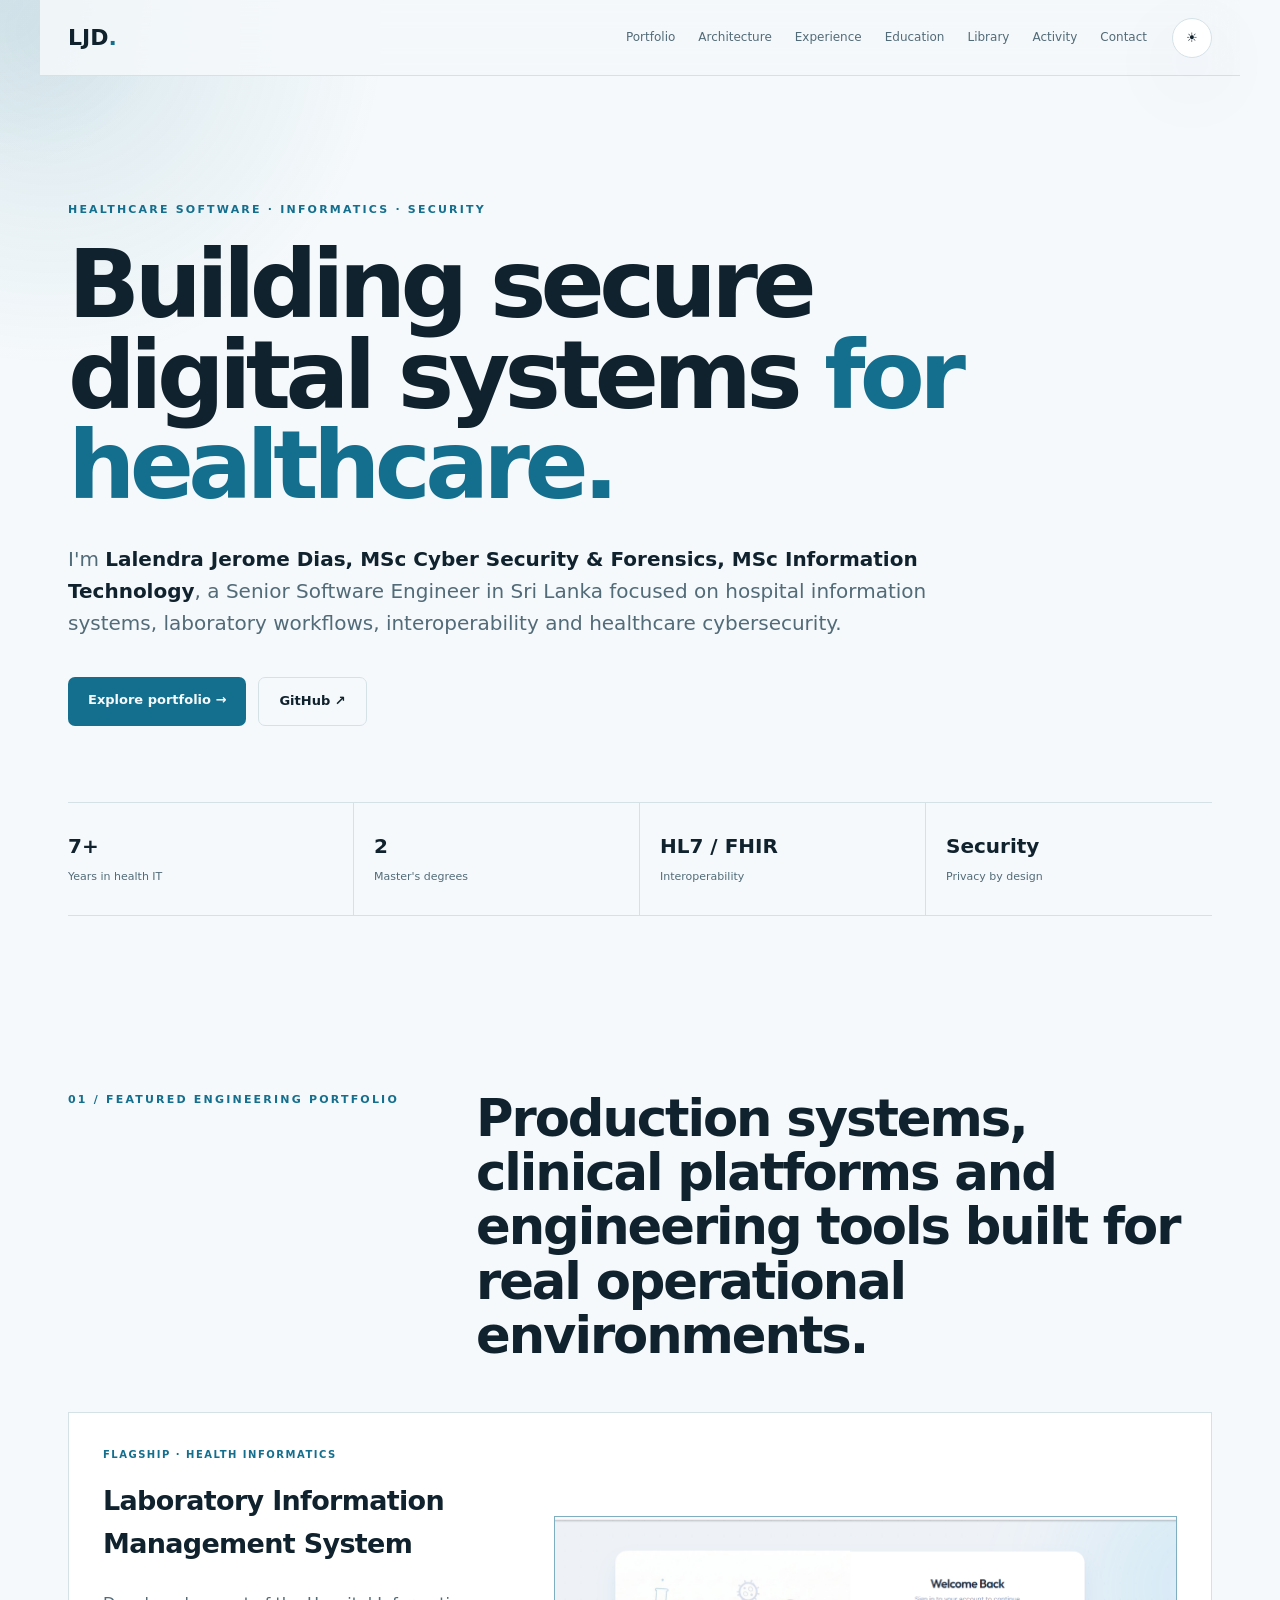
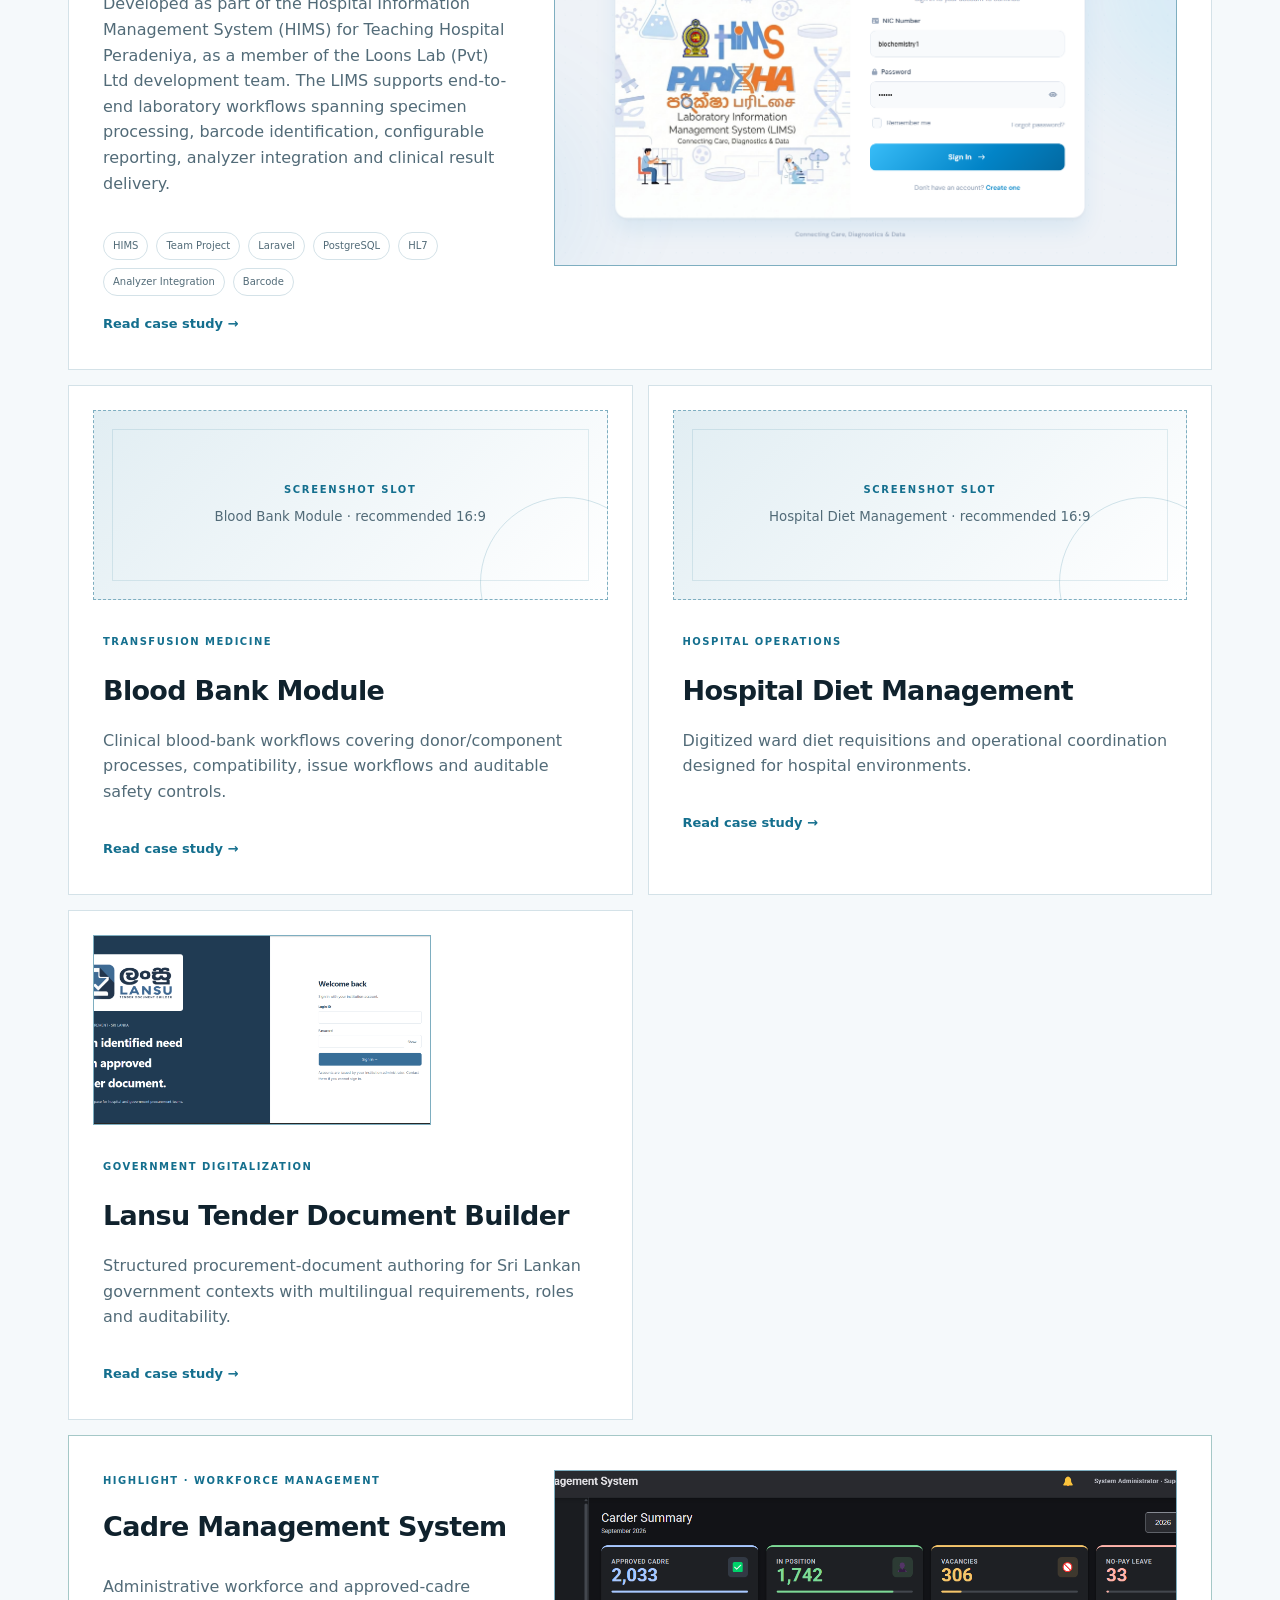
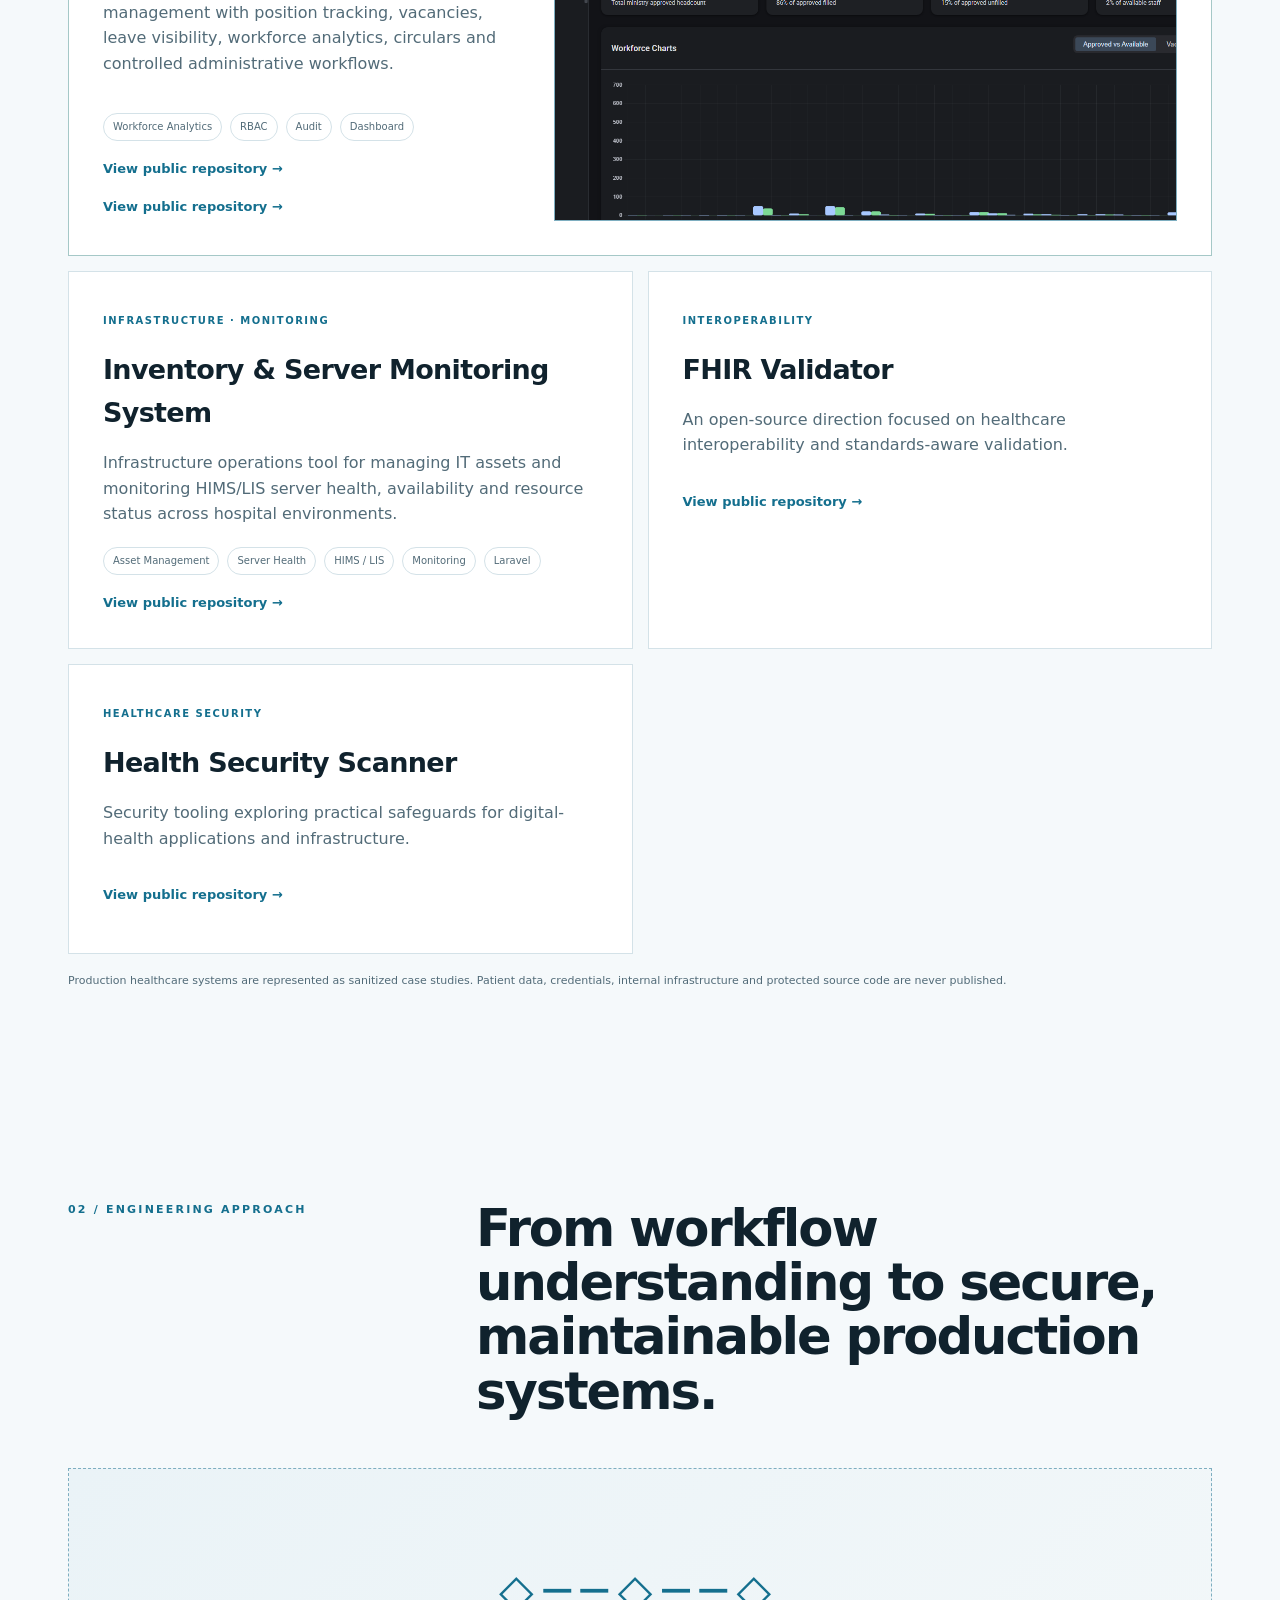
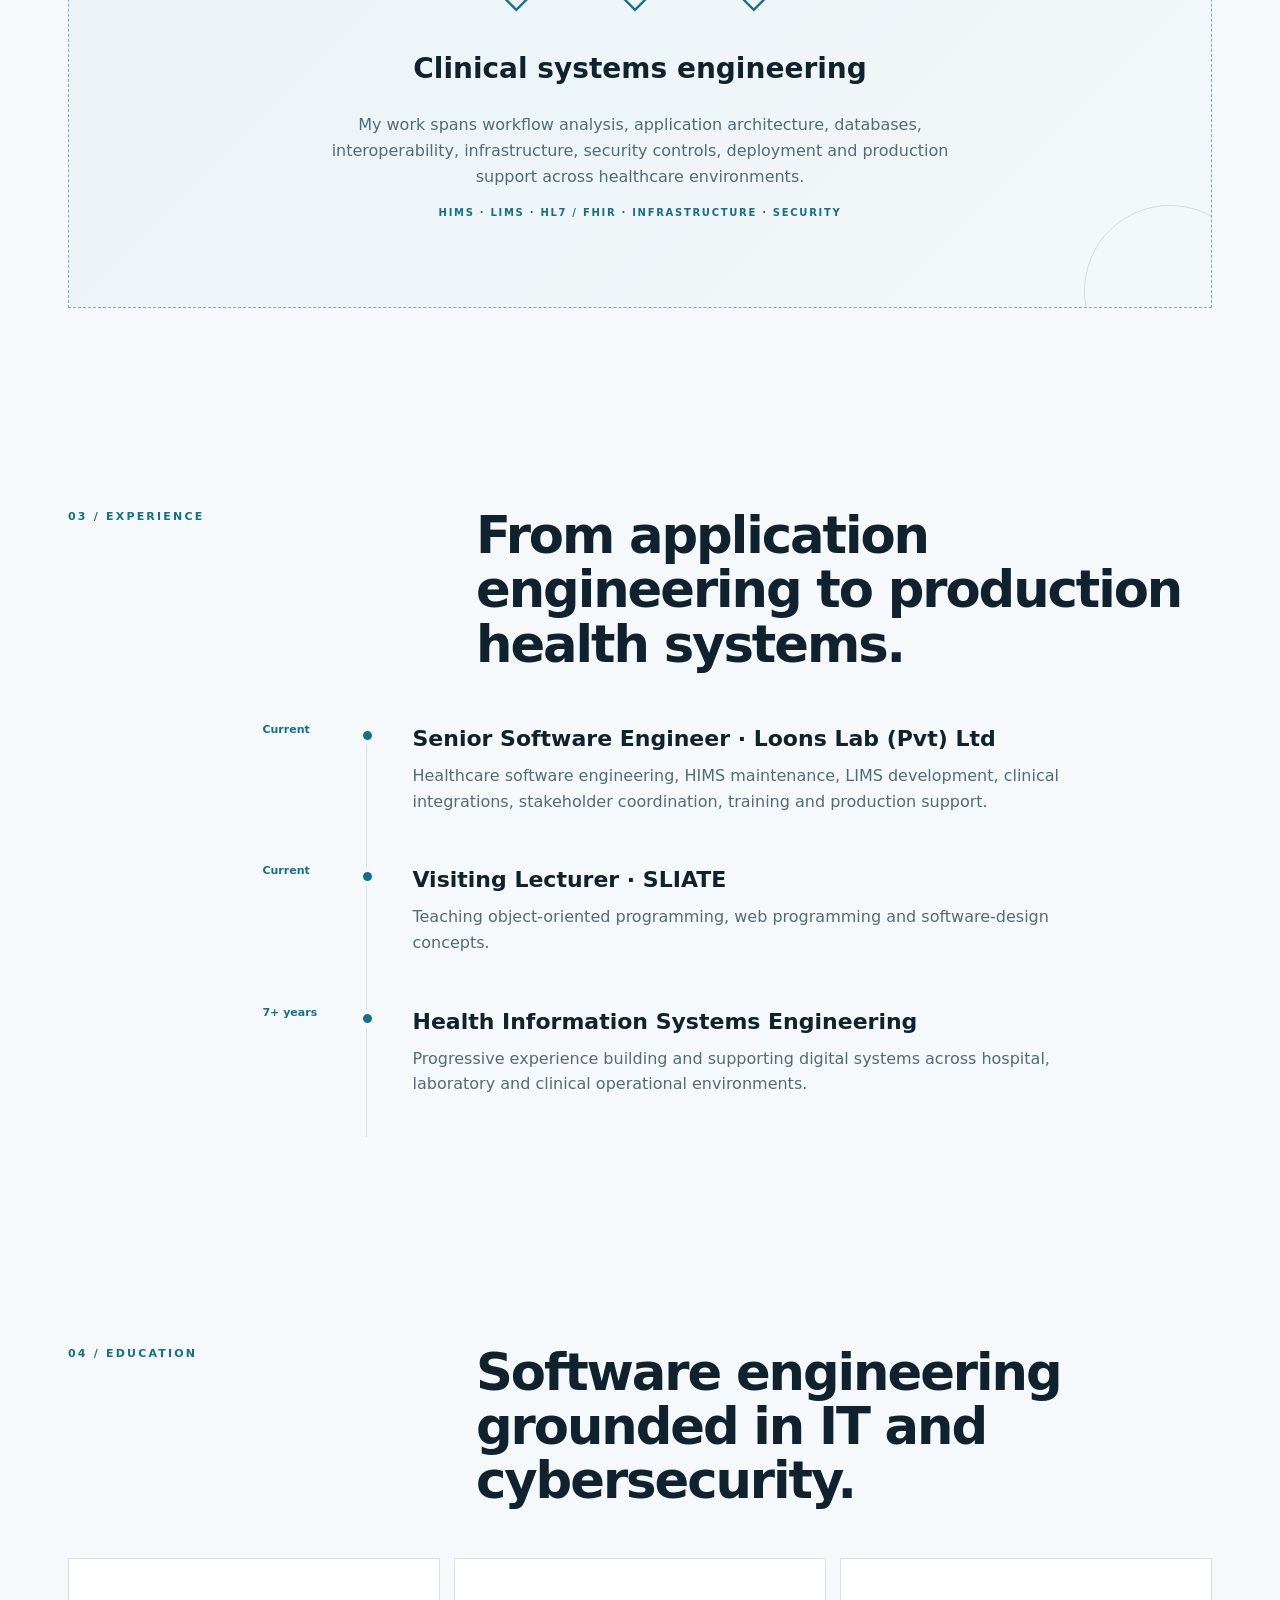
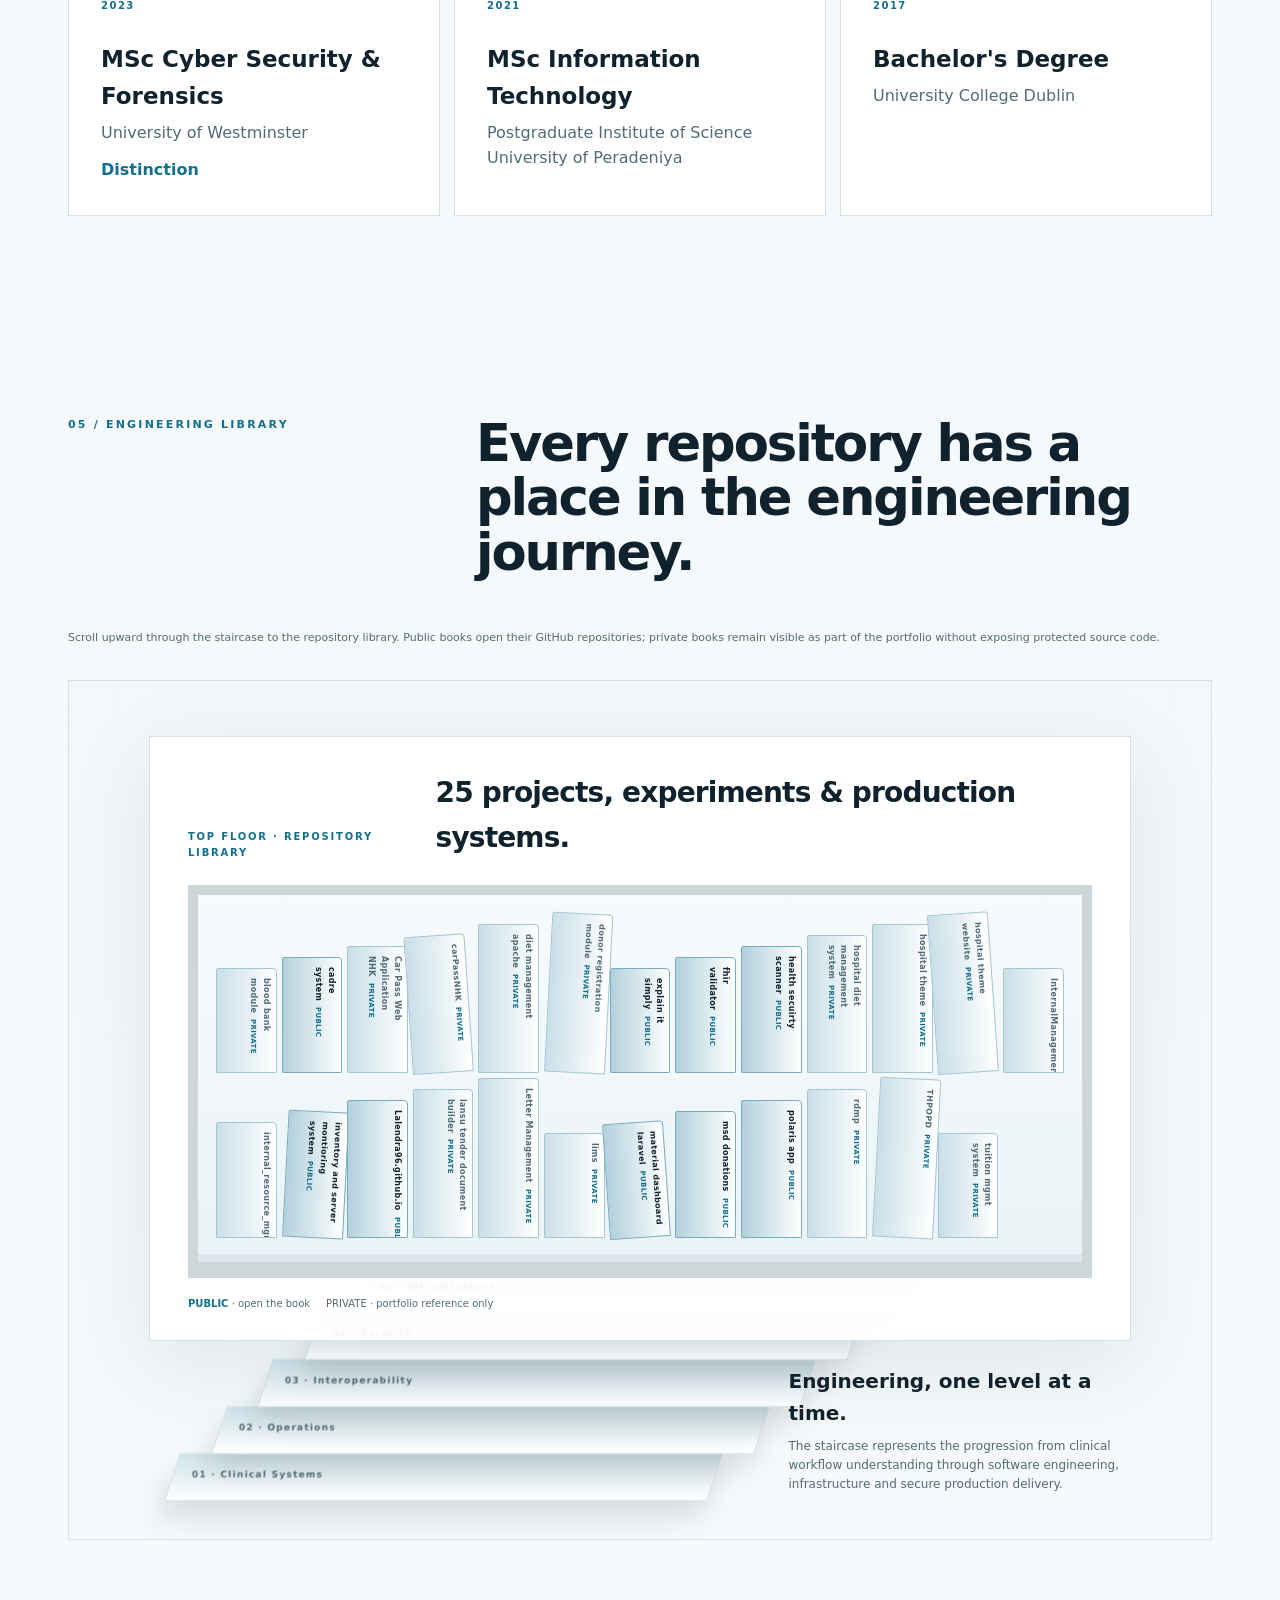
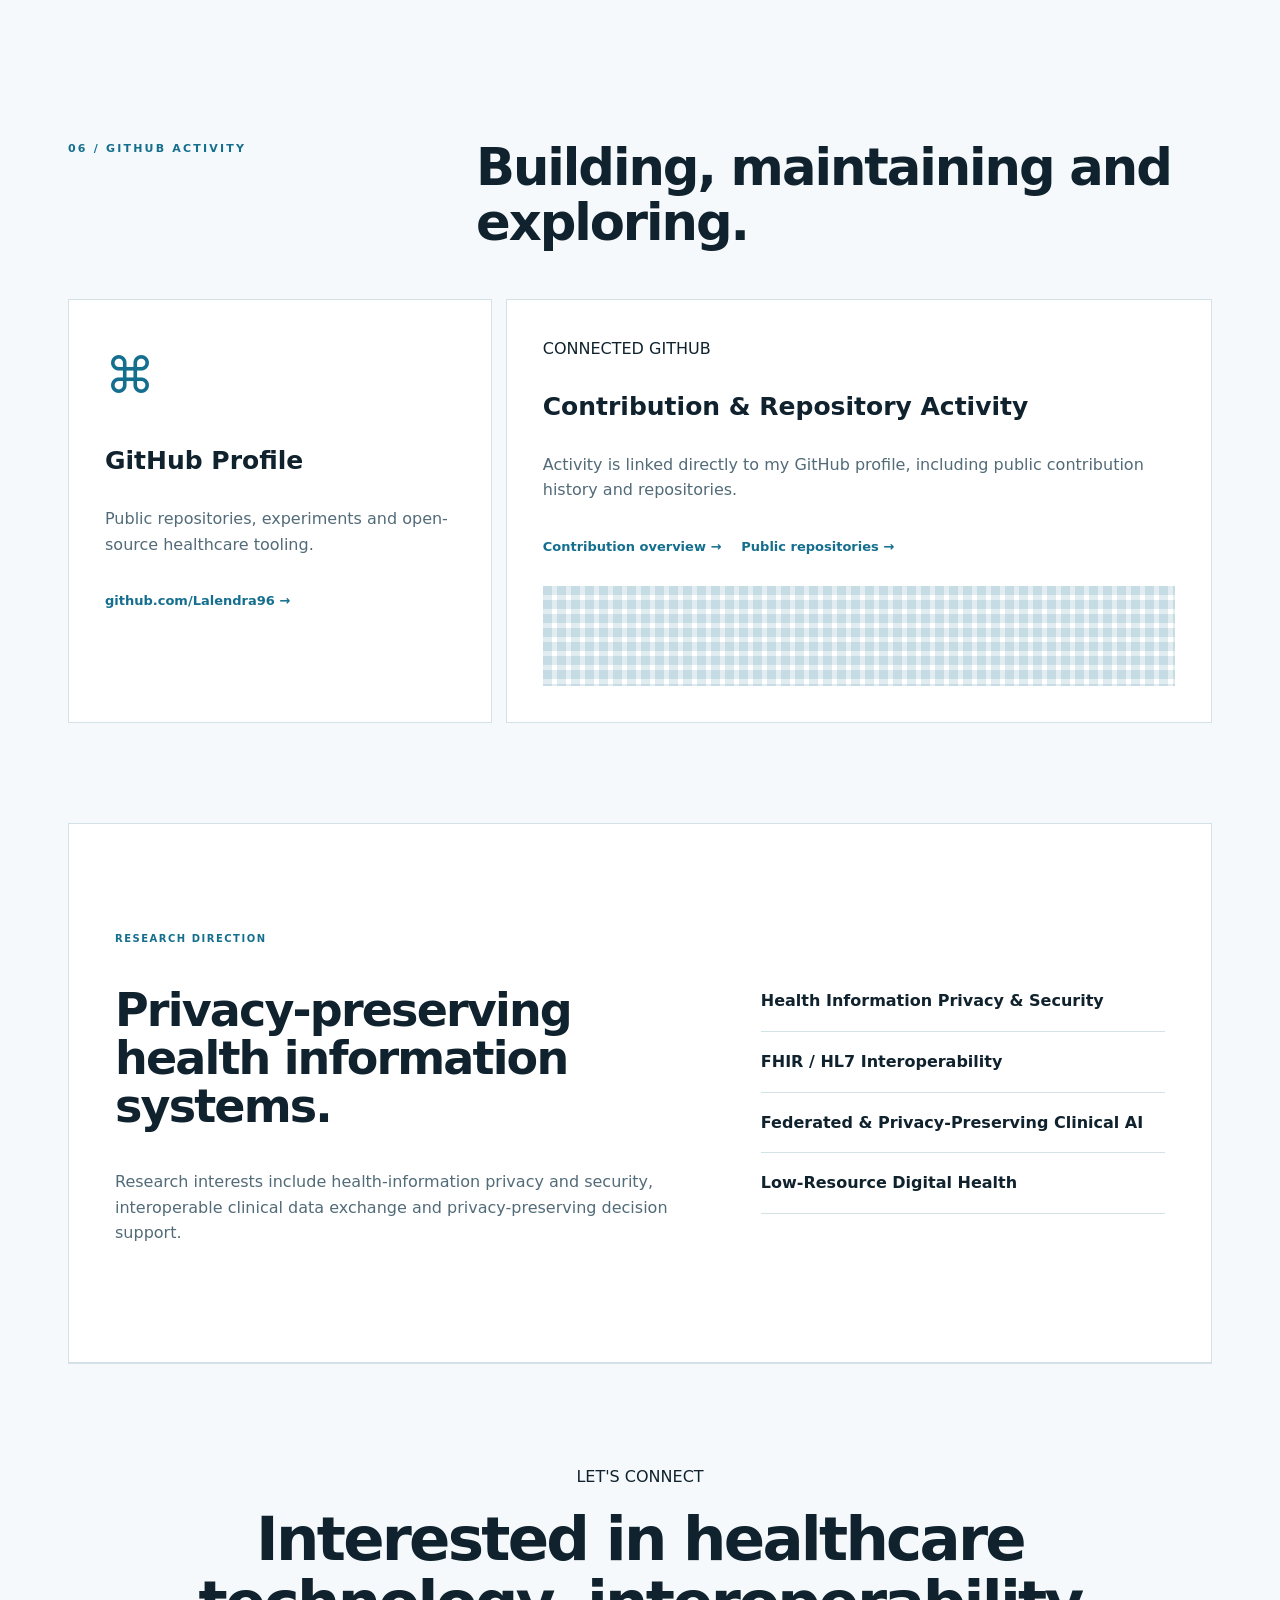
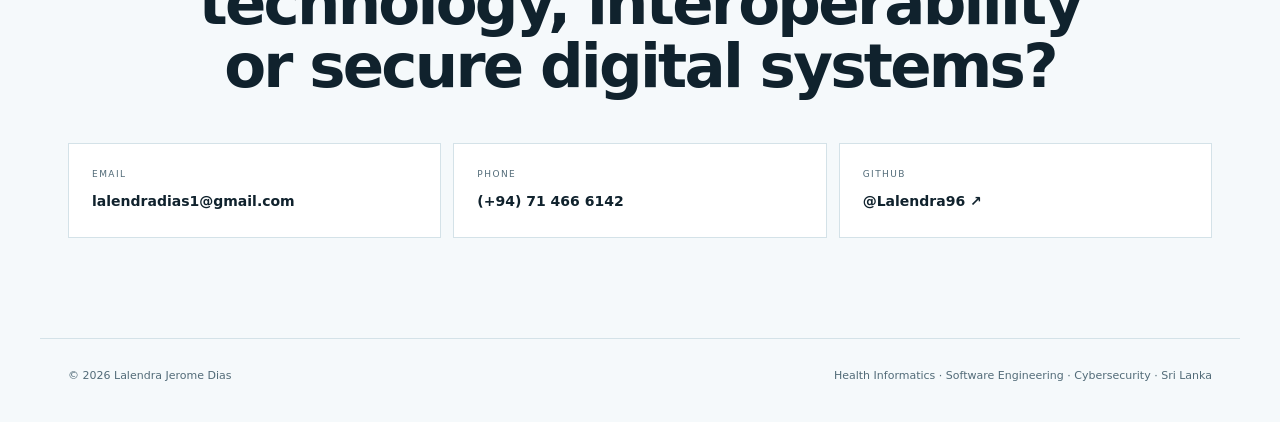
==== commit efea748e: "Fix portfolio markup and section numbering" ====
--- a/index.html
+++ b/index.html
@@ -6,10 +6,11 @@
 <article class="project reveal"><div class="shot compact empty-shot"><span>SCREENSHOT SLOT</span><small>Hospital Diet Management · recommended 16:9</small></div><span class="tag">HOSPITAL OPERATIONS</span><h3>Hospital Diet Management</h3><p>Digitized ward diet requisitions and operational coordination designed for hospital environments.</p><a href="case-studies/hospital-diet.html">Read case study →</a></article>
 <article class="project reveal"><div class="shot compact project-image"><img src="assets/lansu.png" alt="Lansu Tender Document Builder interface" loading="lazy"></div><span class="tag">GOVERNMENT DIGITALIZATION</span><h3>Lansu Tender Document Builder</h3><p>Structured procurement-document authoring for Sri Lankan government contexts with multilingual requirements, roles and auditability.</p><a href="case-studies/lansu.html">Read case study →</a></article>
 <article class="project featured cadre-feature reveal"><div class="project-copy"><span class="tag">HIGHLIGHT · WORKFORCE MANAGEMENT</span><h3>Cadre Management System</h3><p>Administrative workforce and approved-cadre management with position tracking, vacancies, leave visibility, workforce analytics, circulars and controlled administrative workflows.</p><div class="chips"><span>Workforce Analytics</span><span>RBAC</span><span>Audit</span><span>Dashboard</span></div><a href="https://github.com/Lalendra96/cadre-system" target="_blank" rel="noopener">View public repository →</a></div><div class="shot project-image wide-slot"><img src="assets/cadre-system.png" alt="Cadre Management System workforce dashboard" loading="lazy"></div></article>
-<article class="project reveal"><span class="tag">INFRASTRUCTURE · MONITORING</span><h3>Inventory &amp; Server Monitoring System</h3><p>Infrastructure operations tool for managing IT assets and monitoring HIMS/LIS server health, availability and resource status across hospital environments.</p><div class="chips"><span>Asset Management</span><span>Server Health</span><span>HIMS / LIS</span><span>Monitoring</span><span>Laravel</span></div><a href="https://github.com/Lalendra96/inventory-and-server-montioring-system" target="_blank" rel="noopener">View public repository →</a></article>\n<article class="project reveal"><span class="tag">INTEROPERABILITY</span><h3>FHIR Validator</h3><p>An open-source direction focused on healthcare interoperability and standards-aware validation.</p><a href="https://github.com/Lalendra96/fhir-validator">View public repository →</a></article><article class="project reveal"><span class="tag">HEALTHCARE SECURITY</span><h3>Health Security Scanner</h3><p>Security tooling exploring practical safeguards for digital-health applications and infrastructure.</p><a href="https://github.com/Lalendra96/health-secuirty-scanner">View public repository →</a></article></div><p class="privacy">Production healthcare systems are represented as sanitized case studies. Patient data, credentials, internal infrastructure and protected source code are never published.</p></section>
+<article class="project reveal"><span class="tag">INFRASTRUCTURE · MONITORING</span><h3>Inventory &amp; Server Monitoring System</h3><p>Infrastructure operations tool for managing IT assets and monitoring HIMS/LIS server health, availability and resource status across hospital environments.</p><div class="chips"><span>Asset Management</span><span>Server Health</span><span>HIMS / LIS</span><span>Monitoring</span><span>Laravel</span></div><a href="https://github.com/Lalendra96/inventory-and-server-montioring-system" target="_blank" rel="noopener">View public repository →</a></article>
+<article class="project reveal"><span class="tag">INTEROPERABILITY</span><h3>FHIR Validator</h3><p>An open-source direction focused on healthcare interoperability and standards-aware validation.</p><a href="https://github.com/Lalendra96/fhir-validator">View public repository →</a></article><article class="project reveal"><span class="tag">HEALTHCARE SECURITY</span><h3>Health Security Scanner</h3><p>Security tooling exploring practical safeguards for digital-health applications and infrastructure.</p><a href="https://github.com/Lalendra96/health-secuirty-scanner">View public repository →</a></article></div><p class="privacy">Production healthcare systems are represented as sanitized case studies. Patient data, credentials, internal infrastructure and protected source code are never published.</p></section>
 <section id="architecture"><div class="section-head reveal"><span>02 / ENGINEERING APPROACH</span><h2>From workflow understanding to secure, maintainable production systems.</h2></div><div class="architecture-placeholder reveal"><div class="diagram-icon">◇──◇──◇</div><h3>Clinical systems engineering</h3><p>My work spans workflow analysis, application architecture, databases, interoperability, infrastructure, security controls, deployment and production support across healthcare environments.</p><span>HIMS · LIMS · HL7 / FHIR · INFRASTRUCTURE · SECURITY</span></div></section>
 <section id="experience"><div class="section-head reveal"><span>03 / EXPERIENCE</span><h2>From application engineering to production health systems.</h2></div><div class="timeline"><article class="timeline-item reveal"><time>Current</time><div><h3>Senior Software Engineer · Loons Lab (Pvt) Ltd</h3><p>Healthcare software engineering, HIMS maintenance, LIMS development, clinical integrations, stakeholder coordination, training and production support.</p></div></article><article class="timeline-item reveal"><time>Current</time><div><h3>Visiting Lecturer · SLIATE</h3><p>Teaching object-oriented programming, web programming and software-design concepts.</p></div></article><article class="timeline-item reveal"><time>7+ years</time><div><h3>Health Information Systems Engineering</h3><p>Progressive experience building and supporting digital systems across hospital, laboratory and clinical operational environments.</p></div></article></div></section>
 <section id="education"><div class="section-head reveal"><span>04 / EDUCATION</span><h2>Software engineering grounded in IT and cybersecurity.</h2></div><div class="credentials"><article class="credential reveal"><span>2023</span><h3>MSc Cyber Security & Forensics</h3><p>University of Westminster</p><strong>Distinction</strong></article><article class="credential reveal"><span>2021</span><h3>MSc Information Technology</h3><p>Postgraduate Institute of Science<br>University of Peradeniya</p></article><article class="credential reveal"><span>2017</span><h3>Bachelor's Degree</h3><p>University College Dublin</p></article></div></section>
-<section id="activity"><div class="section-head reveal"><span>05 / GITHUB ACTIVITY</span><h2>Building, maintaining and exploring.</h2></div><div class="activity-grid"><div class="activity-card reveal"><div class="activity-mark">⌘</div><h3>GitHub Profile</h3><p>Public repositories, experiments and open-source healthcare tooling.</p><a href="https://github.com/Lalendra96">github.com/Lalendra96 →</a></div><div class="activity-card reveal"><span>CONNECTED GITHUB</span><h3>Contribution & Repository Activity</h3><p>Activity is linked directly to my GitHub profile, including public contribution history and repositories.</p><div class="github-links"><a href="https://github.com/Lalendra96?tab=overview">Contribution overview →</a><a href="https://github.com/Lalendra96?tab=repositories">Public repositories →</a></div><div class="fake-contrib connected" aria-hidden="true"></div></div></div></section>
+<section id="activity"><div class="section-head reveal"><span>06 / GITHUB ACTIVITY</span><h2>Building, maintaining and exploring.</h2></div><div class="activity-grid"><div class="activity-card reveal"><div class="activity-mark">⌘</div><h3>GitHub Profile</h3><p>Public repositories, experiments and open-source healthcare tooling.</p><a href="https://github.com/Lalendra96">github.com/Lalendra96 →</a></div><div class="activity-card reveal"><span>CONNECTED GITHUB</span><h3>Contribution & Repository Activity</h3><p>Activity is linked directly to my GitHub profile, including public contribution history and repositories.</p><div class="github-links"><a href="https://github.com/Lalendra96?tab=overview">Contribution overview →</a><a href="https://github.com/Lalendra96?tab=repositories">Public repositories →</a></div><div class="fake-contrib connected" aria-hidden="true"></div></div></div></section>
 <section id="research" class="research reveal"><div><span class="tag">RESEARCH DIRECTION</span><h2>Privacy-preserving health information systems.</h2><p>Research interests include health-information privacy and security, interoperable clinical data exchange and privacy-preserving decision support.</p></div><div class="research-list"><span>Health Information Privacy & Security</span><span>FHIR / HL7 Interoperability</span><span>Federated & Privacy-Preserving Clinical AI</span><span>Low-Resource Digital Health</span></div></section>
 <section id="contact" class="contact reveal"><div><span>LET'S CONNECT</span><h2>Interested in healthcare technology, interoperability or secure digital systems?</h2></div><div class="contact-cards"><a href="mailto:lalendradias1@gmail.com"><small>EMAIL</small><strong>lalendradias1@gmail.com</strong></a><a href="tel:+94714666142"><small>PHONE</small><strong>(+94) 71 466 6142</strong></a><a href="https://github.com/Lalendra96"><small>GITHUB</small><strong>@Lalendra96 ↗</strong></a></div></section></main><footer><span>© <span id="year"></span> Lalendra Jerome Dias</span><span>Health Informatics · Software Engineering · Cybersecurity · Sri Lanka</span></footer></body></html>
--- a/assets/style.css
+++ b/assets/style.css
@@ -1 +1,18 @@
-:root{--bg:#071018;--panel:#0c1822;--panel2:#10232f;--text:#edf5f8;--muted:#91a7b5;--accent:#68c4df;--accent2:#86e1c3;--line:#203640;--shadow:0 24px 80px rgba(0,0,0,.2);--max:1200px}*{box-sizing:border-box}html{scroll-behavior:smooth;scroll-padding-top:90px}body{margin:0;background:var(--bg);color:var(--text);font-family:Inter,ui-sans-serif,system-ui,-apple-system,BlinkMacSystemFont,"Segoe UI",sans-serif;line-height:1.6;transition:background .45s,color .45s;overflow-x:hidden}body.light{--bg:#f5f9fb;--panel:#fff;--panel2:#eaf3f7;--text:#10222d;--muted:#526b78;--accent:#146f8e;--accent2:#177a63;--line:#d4e2e8;--shadow:0 24px 80px rgba(35,70,85,.1)}body:before{content:"";position:fixed;width:700px;height:700px;left:-300px;top:-320px;background:radial-gradient(circle,color-mix(in srgb,var(--accent) 12%,transparent),transparent 68%);pointer-events:none;z-index:-1}.cursor-glow{position:fixed;width:360px;height:360px;border-radius:50%;background:radial-gradient(circle,color-mix(in srgb,var(--accent) 7%,transparent),transparent 70%);transform:translate(-50%,-50%);pointer-events:none;z-index:-1;transition:opacity .3s}.nav{height:76px;max-width:var(--max);margin:auto;padding:0 28px;display:flex;align-items:center;border-bottom:1px solid var(--line);position:sticky;top:0;background:color-mix(in srgb,var(--bg) 86%,transparent);backdrop-filter:blur(18px);z-index:20}.brand{font-size:22px;font-weight:900;margin-right:auto}.brand span,.hero em{color:var(--accent)}a{color:inherit;text-decoration:none}.nav nav{display:flex;gap:23px;font-size:12px;color:var(--muted)}.nav nav a{transition:.2s}.nav nav a:hover{color:var(--text)}#theme{margin-left:25px;border:1px solid var(--line);background:var(--panel);color:var(--text);border-radius:50%;width:40px;height:40px;cursor:pointer;position:relative;box-shadow:var(--shadow)}#theme span{position:absolute;inset:0;display:grid;place-items:center;transition:.35s}.sun{opacity:0;transform:rotate(-80deg) scale(.6)}body.light .sun{opacity:1;transform:none}body.light .moon{opacity:0;transform:rotate(80deg) scale(.6)}main,footer{max-width:var(--max);margin:auto;padding:0 28px}.hero{padding:125px 0 75px}.eyebrow,.section-head>span,.contact>span{font-size:11px;letter-spacing:.2em;color:var(--accent);font-weight:850}.hero h1{font-size:clamp(50px,7.4vw,96px);line-height:.96;letter-spacing:-.06em;max-width:1050px;margin:20px 0 32px}.hero h1 em{font-style:normal}.lead{font-size:20px;color:var(--muted);max-width:900px}.lead strong{color:var(--text)}.actions{display:flex;gap:12px;margin:38px 0 76px}.primary,.secondary{display:inline-block;padding:13px 20px;border-radius:7px;font-weight:780;font-size:13px;transition:.25s}.primary{background:var(--accent);color:var(--bg)}.primary:hover{transform:translateY(-2px);box-shadow:0 10px 35px color-mix(in srgb,var(--accent) 20%,transparent)}.secondary{border:1px solid var(--line)}.secondary:hover{border-color:var(--accent)}.metrics{border-top:1px solid var(--line);border-bottom:1px solid var(--line);display:grid;grid-template-columns:repeat(4,1fr)}.metrics div{padding:27px 20px;border-right:1px solid var(--line)}.metrics div:first-child{padding-left:0}.metrics div:last-child{border:0}.metrics b{display:block;font-size:20px}.metrics span{font-size:11px;color:var(--muted)}section:not(.hero){padding:100px 0}.section-head{display:grid;grid-template-columns:1fr 2fr;gap:40px;margin-bottom:50px}.section-head h2{font-size:clamp(31px,4vw,53px);line-height:1.06;letter-spacing:-.04em;margin:0}.grid{display:grid;grid-template-columns:repeat(2,minmax(0,1fr));gap:15px}.project{background:var(--panel);border:1px solid var(--line);padding:34px;min-width:0;min-height:290px;position:relative;overflow:hidden;transition:transform .35s,border .35s,box-shadow .35s}.project:hover{transform:translateY(-5px);border-color:color-mix(in srgb,var(--accent) 65%,var(--line));box-shadow:var(--shadow)}.project.featured{grid-column:1/-1;min-height:390px;display:grid;grid-template-columns:minmax(0,.9fr) minmax(0,1.35fr);gap:35px;align-items:stretch}.project-copy{display:flex;min-width:0;flex-direction:column;align-items:flex-start;justify-content:center}.tag{font-size:10px;letter-spacing:.15em;color:var(--accent);font-weight:850}.project h3{font-size:27px;letter-spacing:-.025em;margin:16px 0 10px}.project p,.research p{color:var(--muted)}.project a,.activity-card a{display:inline-block;margin-top:18px;color:var(--accent);font-weight:750;font-size:13px}.chips{display:flex;gap:8px;flex-wrap:wrap;margin-top:20px}.chips span{border:1px solid var(--line);padding:5px 9px;border-radius:20px;font-size:10px;color:var(--muted)}.private-note{font-size:10px;color:var(--muted);margin-top:18px}.privacy{font-size:11px;color:var(--muted);margin-top:18px}.shot,.architecture-placeholder{background:linear-gradient(135deg,var(--panel2),color-mix(in srgb,var(--accent) 5%,var(--panel)));border:1px dashed color-mix(in srgb,var(--accent) 45%,var(--line));position:relative;overflow:hidden}.shot:after,.architecture-placeholder:after{content:"";position:absolute;width:170px;height:170px;border:1px solid color-mix(in srgb,var(--accent) 18%,transparent);border-radius:50%;right:-45px;bottom:-70px;pointer-events:none}.shot{min-height:270px;display:flex;flex-direction:column;align-items:center;justify-content:center;text-align:center;padding:25px}.shot.compact{height:190px;min-height:190px;margin:-10px -10px 27px}.shot span,.architecture-placeholder>span{font-size:10px;letter-spacing:.17em;color:var(--accent);font-weight:800}.shot small{color:var(--muted);margin-top:8px}.project-image{padding:0;border-style:solid;min-width:0;aspect-ratio:16/9;align-self:center}.project-image:after{display:none}.project-image img{display:block;width:100%;height:100%;object-fit:cover;object-position:center;border:0}.empty-shot{background:linear-gradient(135deg,color-mix(in srgb,var(--accent) 4%,var(--panel2)),var(--panel));}.empty-shot:before{content:"";position:absolute;inset:18px;border:1px solid color-mix(in srgb,var(--accent) 12%,transparent);pointer-events:none}.wide-slot{aspect-ratio:16/9;min-height:0;height:auto;align-self:center}.cadre-feature{border-color:color-mix(in srgb,var(--accent2) 25%,var(--line))}.architecture-placeholder{min-height:440px;display:flex;flex-direction:column;align-items:center;justify-content:center;text-align:center;padding:50px}.architecture-placeholder h3{font-size:28px;margin:20px 0 5px}.architecture-placeholder p{max-width:650px;color:var(--muted)}.diagram-icon{font-size:45px;letter-spacing:10px;color:var(--accent)}.timeline{position:relative;margin-left:17%}.timeline:before{content:"";position:absolute;left:104px;top:8px;bottom:8px;width:1px;background:var(--line)}.timeline-item{display:grid;grid-template-columns:105px 1fr;gap:45px;position:relative;padding:0 0 48px}.timeline-item:before{content:"";width:9px;height:9px;background:var(--accent);border:5px solid var(--bg);border-radius:50%;position:absolute;left:96px;top:5px}.timeline-item time{font-size:11px;color:var(--accent);font-weight:800}.timeline-item h3{margin:0 0 7px;font-size:22px}.timeline-item p{color:var(--muted);max-width:700px;margin:0}.credentials{display:grid;grid-template-columns:repeat(3,minmax(0,1fr));gap:14px}.credential{padding:32px;border:1px solid var(--line);background:var(--panel);min-height:210px;transition:.3s}.credential:hover{border-color:var(--accent);transform:translateY(-3px)}.credential>span{font-size:10px;letter-spacing:.15em;color:var(--accent);font-weight:800}.credential h3{font-size:23px;margin:25px 0 5px}.credential p{color:var(--muted);margin:0}.credential strong{display:block;margin-top:12px;color:var(--accent)}.activity-grid{display:grid;grid-template-columns:.75fr 1.25fr;gap:14px}.activity-card{background:var(--panel);border:1px solid var(--line);padding:36px;min-height:300px}.activity-mark{font-size:50px;color:var(--accent)}.activity-card h3{font-size:25px}.activity-card p{color:var(--muted)}.github-links{display:flex;gap:20px;flex-wrap:wrap}.fake-contrib{height:100px;margin-top:28px;background-image:linear-gradient(90deg,color-mix(in srgb,var(--accent) 13%,transparent) 9px,transparent 9px),linear-gradient(color-mix(in srgb,var(--accent) 13%,transparent) 9px,transparent 9px);background-size:14px 14px}.research{display:grid;grid-template-columns:1.4fr 1fr;gap:80px;background:var(--panel);padding-left:46px!important;padding-right:46px!important;border:1px solid var(--line)}.research h2{font-size:46px;line-height:1.04;letter-spacing:-.04em}.research-list{display:flex;flex-direction:column;justify-content:center}.research-list span{padding:17px 0;border-bottom:1px solid var(--line);font-weight:650}.contact{border-top:1px solid var(--line);text-align:center}.contact h2{font-size:clamp(35px,5vw,61px);max-width:920px;margin:18px auto 45px;line-height:1.04;letter-spacing:-.045em}.contact-cards{display:grid;grid-template-columns:repeat(3,1fr);gap:12px;text-align:left}.contact-cards a{padding:23px;border:1px solid var(--line);background:var(--panel);transition:.3s}.contact-cards a:hover{transform:translateY(-4px);border-color:var(--accent)}.contact-cards small{display:block;color:var(--muted);font-size:9px;letter-spacing:.16em;margin-bottom:7px}.contact-cards strong{font-size:14px}footer{border-top:1px solid var(--line);padding-top:28px;padding-bottom:38px;display:flex;justify-content:space-between;color:var(--muted);font-size:11px}.reveal{opacity:0;transform:translateY(25px);transition:opacity .75s cubic-bezier(.2,.7,.2,1),transform .75s cubic-bezier(.2,.7,.2,1)}.reveal.visible{opacity:1;transform:none}@media(prefers-reduced-motion:reduce){*{scroll-behavior:auto!important}.reveal{opacity:1;transform:none;transition:none}.cursor-glow{display:none}}@media(max-width:900px){.nav nav{display:none}.project.featured,.section-head,.research,.activity-grid{grid-template-columns:1fr}.project.featured .shot{width:100%}.timeline{margin-left:0}.research{gap:20px}.contact-cards{grid-template-columns:1fr}.credentials{grid-template-columns:1fr}}@media(max-width:700px){main,footer,.nav{padding-left:20px;padding-right:20px}.hero{padding-top:85px}.metrics,.grid,.credentials{grid-template-columns:1fr}.metrics div{border-right:0;border-bottom:1px solid var(--line);padding-left:0}.project.featured{grid-column:auto}.architecture-placeholder{min-height:350px;padding:30px}.timeline:before{left:0}.timeline-item{grid-template-columns:1fr;padding-left:28px;gap:5px}.timeline-item:before{left:-8px}.research{padding:30px 25px!important}.research h2{font-size:36px}.section-head{gap:12px}footer{gap:15px;flex-direction:column}.cursor-glow{display:none}}+:root{--bg:#071018;--panel:#0c1822;--panel2:#10232f;--text:#edf5f8;--muted:#91a7b5;--accent:#68c4df;--accent2:#86e1c3;--line:#203640;--shadow:0 24px 80px rgba(0,0,0,.2);--max:1200px}*{box-sizing:border-box}html{scroll-behavior:smooth;scroll-padding-top:90px}body{margin:0;background:var(--bg);color:var(--text);font-family:Inter,ui-sans-serif,system-ui,-apple-system,BlinkMacSystemFont,"Segoe UI",sans-serif;line-height:1.6;transition:background .45s,color .45s;overflow-x:hidden}body.light{--bg:#f5f9fb;--panel:#fff;--panel2:#eaf3f7;--text:#10222d;--muted:#526b78;--accent:#146f8e;--accent2:#177a63;--line:#d4e2e8;--shadow:0 24px 80px rgba(35,70,85,.1)}body:before{content:"";position:fixed;width:700px;height:700px;left:-300px;top:-320px;background:radial-gradient(circle,color-mix(in srgb,var(--accent) 12%,transparent),transparent 68%);pointer-events:none;z-index:-1}.cursor-glow{position:fixed;width:360px;height:360px;border-radius:50%;background:radial-gradient(circle,color-mix(in srgb,var(--accent) 7%,transparent),transparent 70%);transform:translate(-50%,-50%);pointer-events:none;z-index:-1;transition:opacity .3s}.nav{height:76px;max-width:var(--max);margin:auto;padding:0 28px;display:flex;align-items:center;border-bottom:1px solid var(--line);position:sticky;top:0;background:color-mix(in srgb,var(--bg) 86%,transparent);backdrop-filter:blur(18px);z-index:20}.brand{font-size:22px;font-weight:900;margin-right:auto}.brand span,.hero em{color:var(--accent)}a{color:inherit;text-decoration:none}.nav nav{display:flex;gap:23px;font-size:12px;color:var(--muted)}.nav nav a{transition:.2s}.nav nav a:hover{color:var(--text)}#theme{margin-left:25px;border:1px solid var(--line);background:var(--panel);color:var(--text);border-radius:50%;width:40px;height:40px;cursor:pointer;position:relative;box-shadow:var(--shadow)}#theme span{position:absolute;inset:0;display:grid;place-items:center;transition:.35s}.sun{opacity:0;transform:rotate(-80deg) scale(.6)}body.light .sun{opacity:1;transform:none}body.light .moon{opacity:0;transform:rotate(80deg) scale(.6)}main,footer{max-width:var(--max);margin:auto;padding:0 28px}.hero{padding:125px 0 75px}.eyebrow,.section-head>span,.contact>span{font-size:11px;letter-spacing:.2em;color:var(--accent);font-weight:850}.hero h1{font-size:clamp(50px,7.4vw,96px);line-height:.96;letter-spacing:-.06em;max-width:1050px;margin:20px 0 32px}.hero h1 em{font-style:normal}.lead{font-size:20px;color:var(--muted);max-width:900px}.lead strong{color:var(--text)}.actions{display:flex;gap:12px;margin:38px 0 76px}.primary,.secondary{display:inline-block;padding:13px 20px;border-radius:7px;font-weight:780;font-size:13px;transition:.25s}.primary{background:var(--accent);color:var(--bg)}.primary:hover{transform:translateY(-2px);box-shadow:0 10px 35px color-mix(in srgb,var(--accent) 20%,transparent)}.secondary{border:1px solid var(--line)}.secondary:hover{border-color:var(--accent)}.metrics{border-top:1px solid var(--line);border-bottom:1px solid var(--line);display:grid;grid-template-columns:repeat(4,1fr)}.metrics div{padding:27px 20px;border-right:1px solid var(--line)}.metrics div:first-child{padding-left:0}.metrics div:last-child{border:0}.metrics b{display:block;font-size:20px}.metrics span{font-size:11px;color:var(--muted)}section:not(.hero){padding:100px 0}.section-head{display:grid;grid-template-columns:1fr 2fr;gap:40px;margin-bottom:50px}.section-head h2{font-size:clamp(31px,4vw,53px);line-height:1.06;letter-spacing:-.04em;margin:0}.grid{display:grid;grid-template-columns:repeat(2,minmax(0,1fr));gap:15px}.project{background:var(--panel);border:1px solid var(--line);padding:34px;min-width:0;min-height:290px;position:relative;overflow:hidden;transition:transform .35s,border .35s,box-shadow .35s}.project:hover{transform:translateY(-5px);border-color:color-mix(in srgb,var(--accent) 65%,var(--line));box-shadow:var(--shadow)}.project.featured{grid-column:1/-1;min-height:390px;display:grid;grid-template-columns:minmax(0,.9fr) minmax(0,1.35fr);gap:35px;align-items:stretch}.project-copy{display:flex;min-width:0;flex-direction:column;align-items:flex-start;justify-content:center}.tag{font-size:10px;letter-spacing:.15em;color:var(--accent);font-weight:850}.project h3{font-size:27px;letter-spacing:-.025em;margin:16px 0 10px}.project p,.research p{color:var(--muted)}.project a,.activity-card a{display:inline-block;margin-top:18px;color:var(--accent);font-weight:750;font-size:13px}.chips{display:flex;gap:8px;flex-wrap:wrap;margin-top:20px}.chips span{border:1px solid var(--line);padding:5px 9px;border-radius:20px;font-size:10px;color:var(--muted)}.private-note{font-size:10px;color:var(--muted);margin-top:18px}.privacy{font-size:11px;color:var(--muted);margin-top:18px}.shot,.architecture-placeholder{background:linear-gradient(135deg,var(--panel2),color-mix(in srgb,var(--accent) 5%,var(--panel)));border:1px dashed color-mix(in srgb,var(--accent) 45%,var(--line));position:relative;overflow:hidden}.shot:after,.architecture-placeholder:after{content:"";position:absolute;width:170px;height:170px;border:1px solid color-mix(in srgb,var(--accent) 18%,transparent);border-radius:50%;right:-45px;bottom:-70px;pointer-events:none}.shot{min-height:270px;display:flex;flex-direction:column;align-items:center;justify-content:center;text-align:center;padding:25px}.shot.compact{height:190px;min-height:190px;margin:-10px -10px 27px}.shot span,.architecture-placeholder>span{font-size:10px;letter-spacing:.17em;color:var(--accent);font-weight:800}.shot small{color:var(--muted);margin-top:8px}.project-image{padding:0;border-style:solid;min-width:0;aspect-ratio:16/9;align-self:center}.project-image:after{display:none}.project-image img{display:block;width:100%;height:100%;object-fit:cover;object-position:center;border:0}.empty-shot{background:linear-gradient(135deg,color-mix(in srgb,var(--accent) 4%,var(--panel2)),var(--panel));}.empty-shot:before{content:"";position:absolute;inset:18px;border:1px solid color-mix(in srgb,var(--accent) 12%,transparent);pointer-events:none}.wide-slot{aspect-ratio:16/9;min-height:0;height:auto;align-self:center}.cadre-feature{border-color:color-mix(in srgb,var(--accent2) 25%,var(--line))}.architecture-placeholder{min-height:440px;display:flex;flex-direction:column;align-items:center;justify-content:center;text-align:center;padding:50px}.architecture-placeholder h3{font-size:28px;margin:20px 0 5px}.architecture-placeholder p{max-width:650px;color:var(--muted)}.diagram-icon{font-size:45px;letter-spacing:10px;color:var(--accent)}.timeline{position:relative;margin-left:17%}.timeline:before{content:"";position:absolute;left:104px;top:8px;bottom:8px;width:1px;background:var(--line)}.timeline-item{display:grid;grid-template-columns:105px 1fr;gap:45px;position:relative;padding:0 0 48px}.timeline-item:before{content:"";width:9px;height:9px;background:var(--accent);border:5px solid var(--bg);border-radius:50%;position:absolute;left:96px;top:5px}.timeline-item time{font-size:11px;color:var(--accent);font-weight:800}.timeline-item h3{margin:0 0 7px;font-size:22px}.timeline-item p{color:var(--muted);max-width:700px;margin:0}.credentials{display:grid;grid-template-columns:repeat(3,minmax(0,1fr));gap:14px}.credential{padding:32px;border:1px solid var(--line);background:var(--panel);min-height:210px;transition:.3s}.credential:hover{border-color:var(--accent);transform:translateY(-3px)}.credential>span{font-size:10px;letter-spacing:.15em;color:var(--accent);font-weight:800}.credential h3{font-size:23px;margin:25px 0 5px}.credential p{color:var(--muted);margin:0}.credential strong{display:block;margin-top:12px;color:var(--accent)}.activity-grid{display:grid;grid-template-columns:.75fr 1.25fr;gap:14px}.activity-card{background:var(--panel);border:1px solid var(--line);padding:36px;min-height:300px}.activity-mark{font-size:50px;color:var(--accent)}.activity-card h3{font-size:25px}.activity-card p{color:var(--muted)}.github-links{display:flex;gap:20px;flex-wrap:wrap}.fake-contrib{height:100px;margin-top:28px;background-image:linear-gradient(90deg,color-mix(in srgb,var(--accent) 13%,transparent) 9px,transparent 9px),linear-gradient(color-mix(in srgb,var(--accent) 13%,transparent) 9px,transparent 9px);background-size:14px 14px}.research{display:grid;grid-template-columns:1.4fr 1fr;gap:80px;background:var(--panel);padding-left:46px!important;padding-right:46px!important;border:1px solid var(--line)}.research h2{font-size:46px;line-height:1.04;letter-spacing:-.04em}.research-list{display:flex;flex-direction:column;justify-content:center}.research-list span{padding:17px 0;border-bottom:1px solid var(--line);font-weight:650}.contact{border-top:1px solid var(--line);text-align:center}.contact h2{font-size:clamp(35px,5vw,61px);max-width:920px;margin:18px auto 45px;line-height:1.04;letter-spacing:-.045em}.contact-cards{display:grid;grid-template-columns:repeat(3,1fr);gap:12px;text-align:left}.contact-cards a{padding:23px;border:1px solid var(--line);background:var(--panel);transition:.3s}.contact-cards a:hover{transform:translateY(-4px);border-color:var(--accent)}.contact-cards small{display:block;color:var(--muted);font-size:9px;letter-spacing:.16em;margin-bottom:7px}.contact-cards strong{font-size:14px}footer{border-top:1px solid var(--line);padding-top:28px;padding-bottom:38px;display:flex;justify-content:space-between;color:var(--muted);font-size:11px}.reveal{opacity:0;transform:translateY(25px);transition:opacity .75s cubic-bezier(.2,.7,.2,1),transform .75s cubic-bezier(.2,.7,.2,1)}.reveal.visible{opacity:1;transform:none}@media(prefers-reduced-motion:reduce){*{scroll-behavior:auto!important}.reveal{opacity:1;transform:none;transition:none}.cursor-glow{display:none}}@media(max-width:900px){.nav nav{display:none}.project.featured,.section-head,.research,.activity-grid{grid-template-columns:1fr}.project.featured .shot{width:100%}.timeline{margin-left:0}.research{gap:20px}.contact-cards{grid-template-columns:1fr}.credentials{grid-template-columns:1fr}}@media(max-width:700px){main,footer,.nav{padding-left:20px;padding-right:20px}.hero{padding-top:85px}.metrics,.grid,.credentials{grid-template-columns:1fr}.metrics div{border-right:0;border-bottom:1px solid var(--line);padding-left:0}.project.featured{grid-column:auto}.architecture-placeholder{min-height:350px;padding:30px}.timeline:before{left:0}.timeline-item{grid-template-columns:1fr;padding-left:28px;gap:5px}.timeline-item:before{left:-8px}.research{padding:30px 25px!important}.research h2{font-size:36px}.section-head{gap:12px}footer{gap:15px;flex-direction:column}.cursor-glow{display:none}}
+/* Staircase repository experience */
+.repo-staircase{position:relative;min-height:860px;margin-top:34px;border:1px solid var(--line);background:linear-gradient(180deg,color-mix(in srgb,var(--accent) 5%,var(--panel)),var(--bg));overflow:hidden;perspective:1200px}
+.repo-staircase:before{content:"";position:absolute;inset:0;background:linear-gradient(90deg,color-mix(in srgb,var(--line) 28%,transparent) 1px,transparent 1px),linear-gradient(color-mix(in srgb,var(--line) 22%,transparent) 1px,transparent 1px);background-size:44px 44px;opacity:.22;mask-image:linear-gradient(to bottom,#000,transparent 75%)}
+.top-floor{position:absolute;left:7%;right:7%;top:55px;min-height:330px;padding:34px 38px 28px;border:1px solid var(--line);background:color-mix(in srgb,var(--panel) 94%,transparent);box-shadow:var(--shadow);z-index:3}
+.floor-label{display:flex;justify-content:space-between;gap:20px;align-items:end;margin-bottom:24px}.floor-label span{font-size:10px;letter-spacing:.18em;color:var(--accent);font-weight:850}.floor-label h3{margin:0;font-size:28px;letter-spacing:-.03em}
+.bookshelf{display:grid;grid-template-columns:repeat(13,minmax(0,1fr));align-items:end;gap:5px;min-height:185px;padding:18px 18px 24px;border:10px solid color-mix(in srgb,var(--panel2) 88%,#000);border-bottom-width:16px;background:linear-gradient(180deg,color-mix(in srgb,var(--bg) 80%,transparent),var(--panel2));box-shadow:inset 0 -8px 0 color-mix(in srgb,var(--line) 70%,transparent)}
+.repo-book{height:var(--book-h,145px);min-width:0;padding:9px 4px;border:1px solid color-mix(in srgb,var(--accent) 25%,var(--line));border-radius:2px 4px 1px 1px;background:linear-gradient(90deg,color-mix(in srgb,var(--accent) 15%,var(--panel2)),var(--panel));writing-mode:vertical-rl;transform:translateY(0) rotate(var(--book-r,0deg));transform-origin:bottom center;transition:transform .3s,border-color .3s,filter .3s;cursor:default;overflow:hidden;color:var(--muted);font-size:8px;font-weight:750;letter-spacing:.04em}
+.repo-book.public{cursor:pointer;color:var(--text);border-color:color-mix(in srgb,var(--accent) 48%,var(--line));background:linear-gradient(90deg,color-mix(in srgb,var(--accent) 26%,var(--panel2)),var(--panel))}
+.repo-book:hover{transform:translateY(-13px) rotate(0);border-color:var(--accent);filter:brightness(1.15);z-index:4}.repo-book small{font-size:7px;color:var(--accent);margin-top:6px}
+.stair-run{position:absolute;left:9%;right:9%;bottom:38px;height:410px;z-index:2;transform-style:preserve-3d}
+.stair-step{position:absolute;height:48px;width:58%;left:var(--step-x);bottom:var(--step-y);background:linear-gradient(180deg,color-mix(in srgb,var(--accent) 12%,var(--panel2)),var(--panel));border:1px solid var(--line);box-shadow:0 16px 30px rgba(0,0,0,.12);transform:skewX(-18deg);opacity:0;translate:-70px 25px;transition:opacity .65s ease,translate .8s cubic-bezier(.2,.75,.2,1),border-color .3s}
+.repo-staircase.visible .stair-step{opacity:1;translate:0 0}.stair-step:after{content:attr(data-label);position:absolute;left:18px;top:13px;transform:skewX(18deg);font-size:9px;letter-spacing:.14em;color:var(--muted);font-weight:800}.stair-step.active{border-color:color-mix(in srgb,var(--accent) 55%,var(--line))}
+.stair-caption{position:absolute;right:7%;bottom:45px;width:30%;z-index:4}.stair-caption strong{display:block;font-size:20px;margin-bottom:8px}.stair-caption p{margin:0;color:var(--muted);font-size:12px}
+.repo-legend{display:flex;gap:16px;flex-wrap:wrap;margin-top:18px;color:var(--muted);font-size:10px}.repo-legend b{color:var(--accent)}
+@media(max-width:900px){.repo-staircase{min-height:920px}.bookshelf{grid-template-columns:repeat(9,minmax(0,1fr));min-height:260px}.top-floor{left:3%;right:3%;top:30px}.stair-caption{right:5%;width:40%}}
+@media(max-width:700px){.repo-staircase{min-height:980px}.top-floor{padding:24px 18px}.floor-label{display:block}.floor-label h3{margin-top:8px;font-size:23px}.bookshelf{grid-template-columns:repeat(7,minmax(0,1fr));min-height:390px}.repo-book{height:var(--book-mobile-h,110px)}.stair-run{left:3%;right:3%;height:350px}.stair-step{width:72%}.stair-caption{left:8%;right:8%;bottom:28px;width:auto;background:color-mix(in srgb,var(--bg) 88%,transparent);padding:12px}}
+@media(prefers-reduced-motion:reduce){.stair-step{opacity:1;translate:0 0;transition:none}.repo-book{transition:none}}
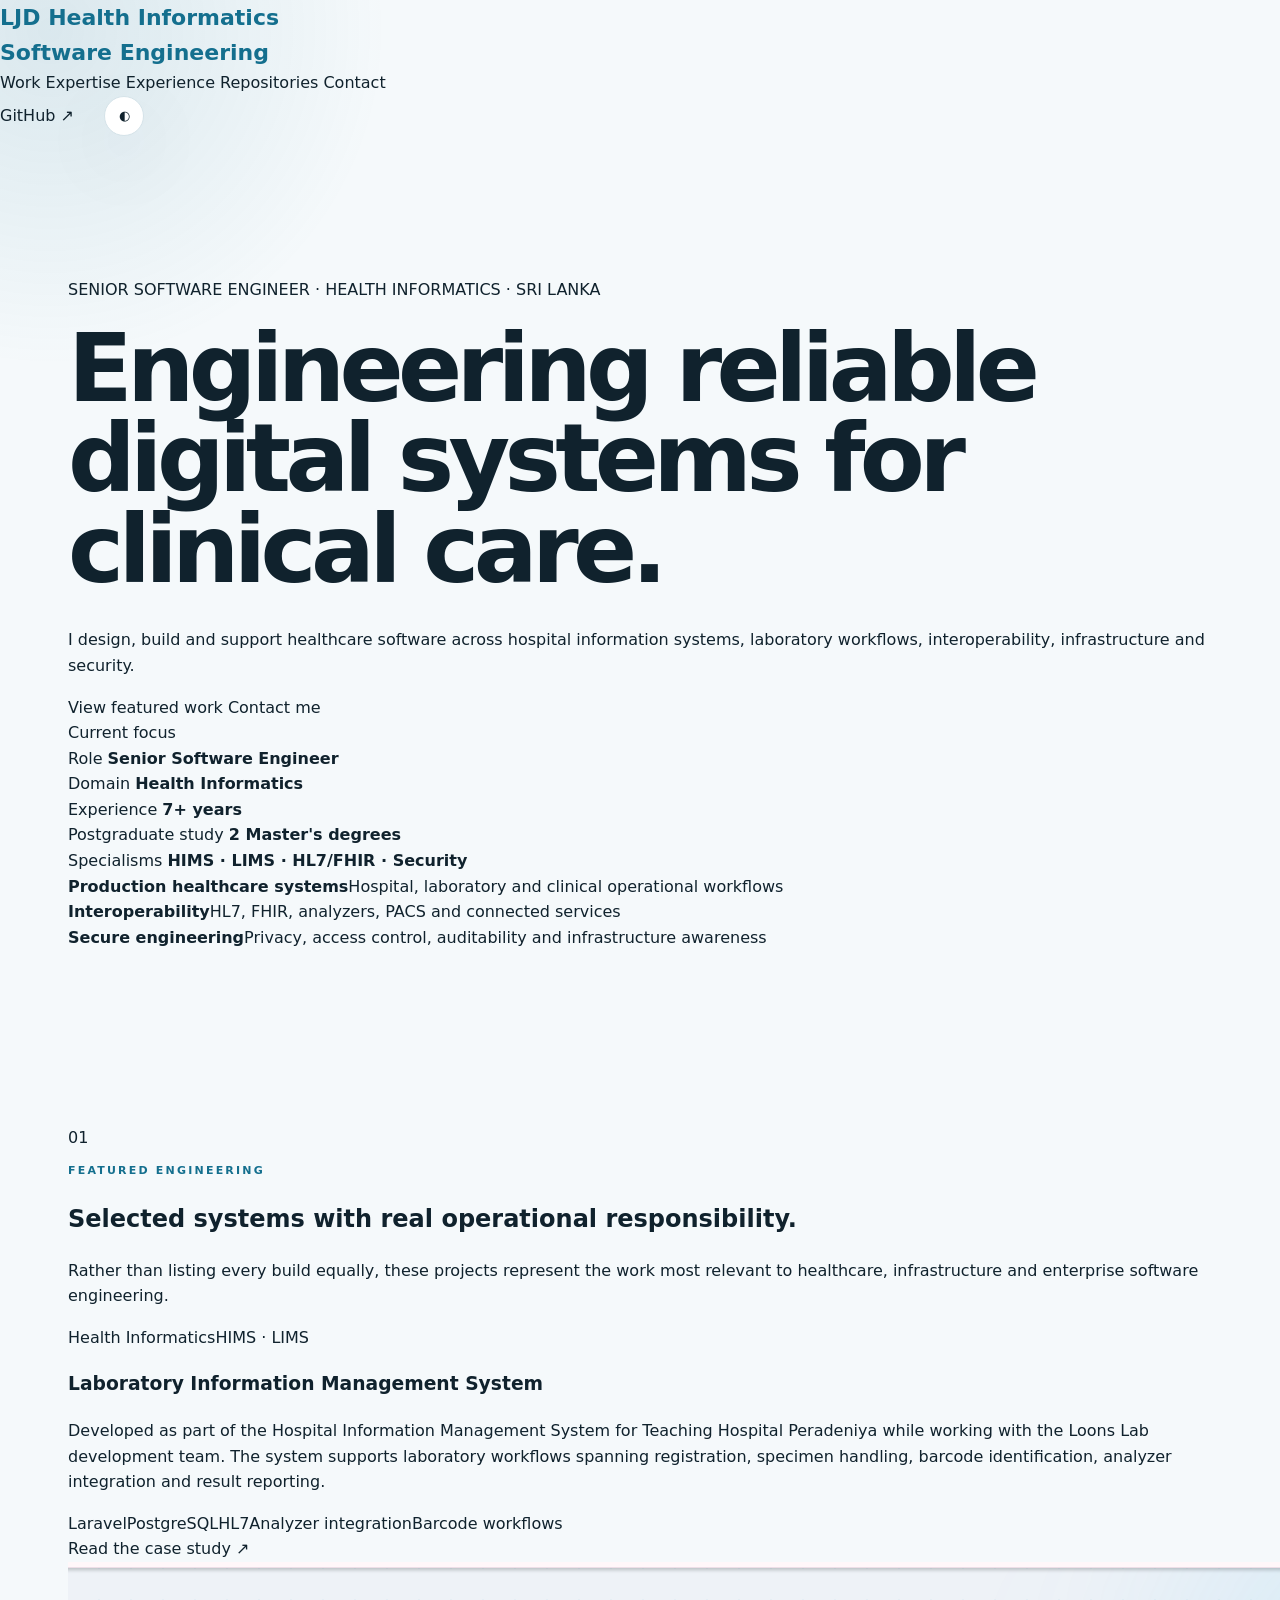
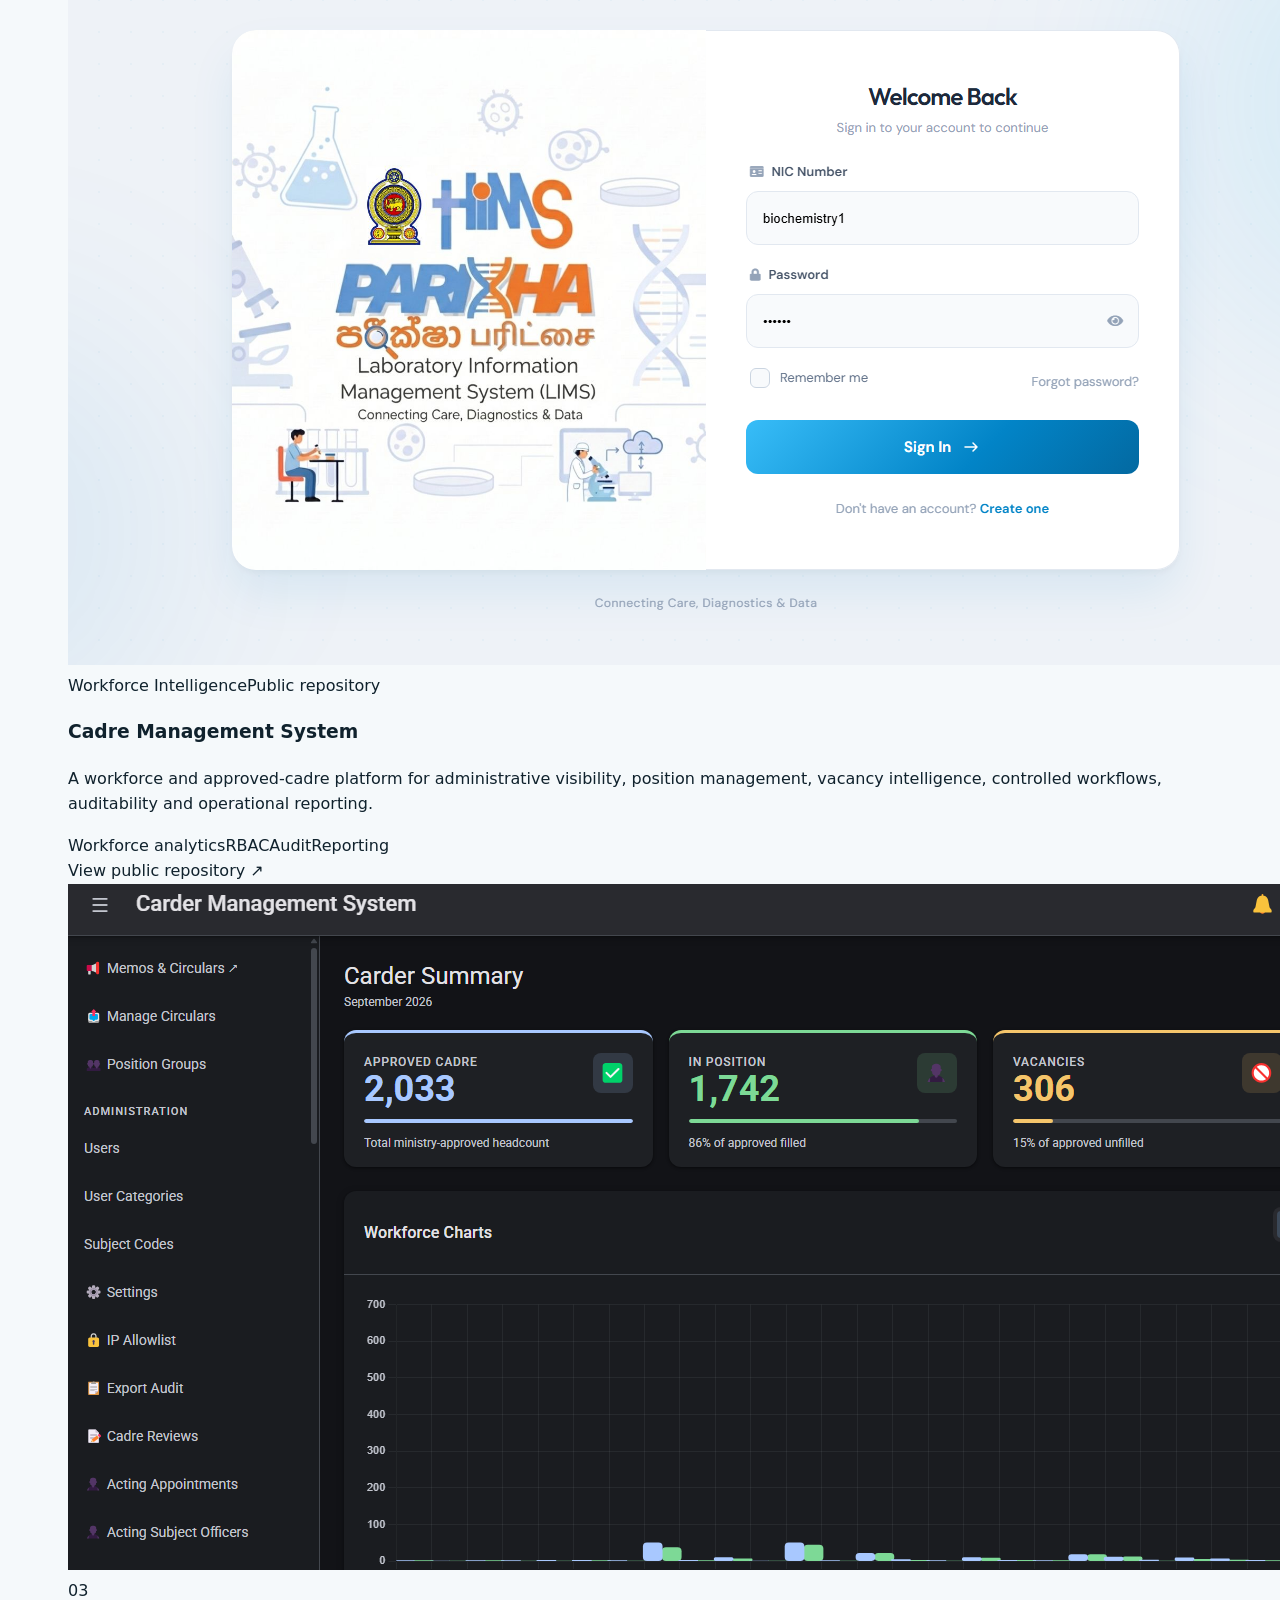
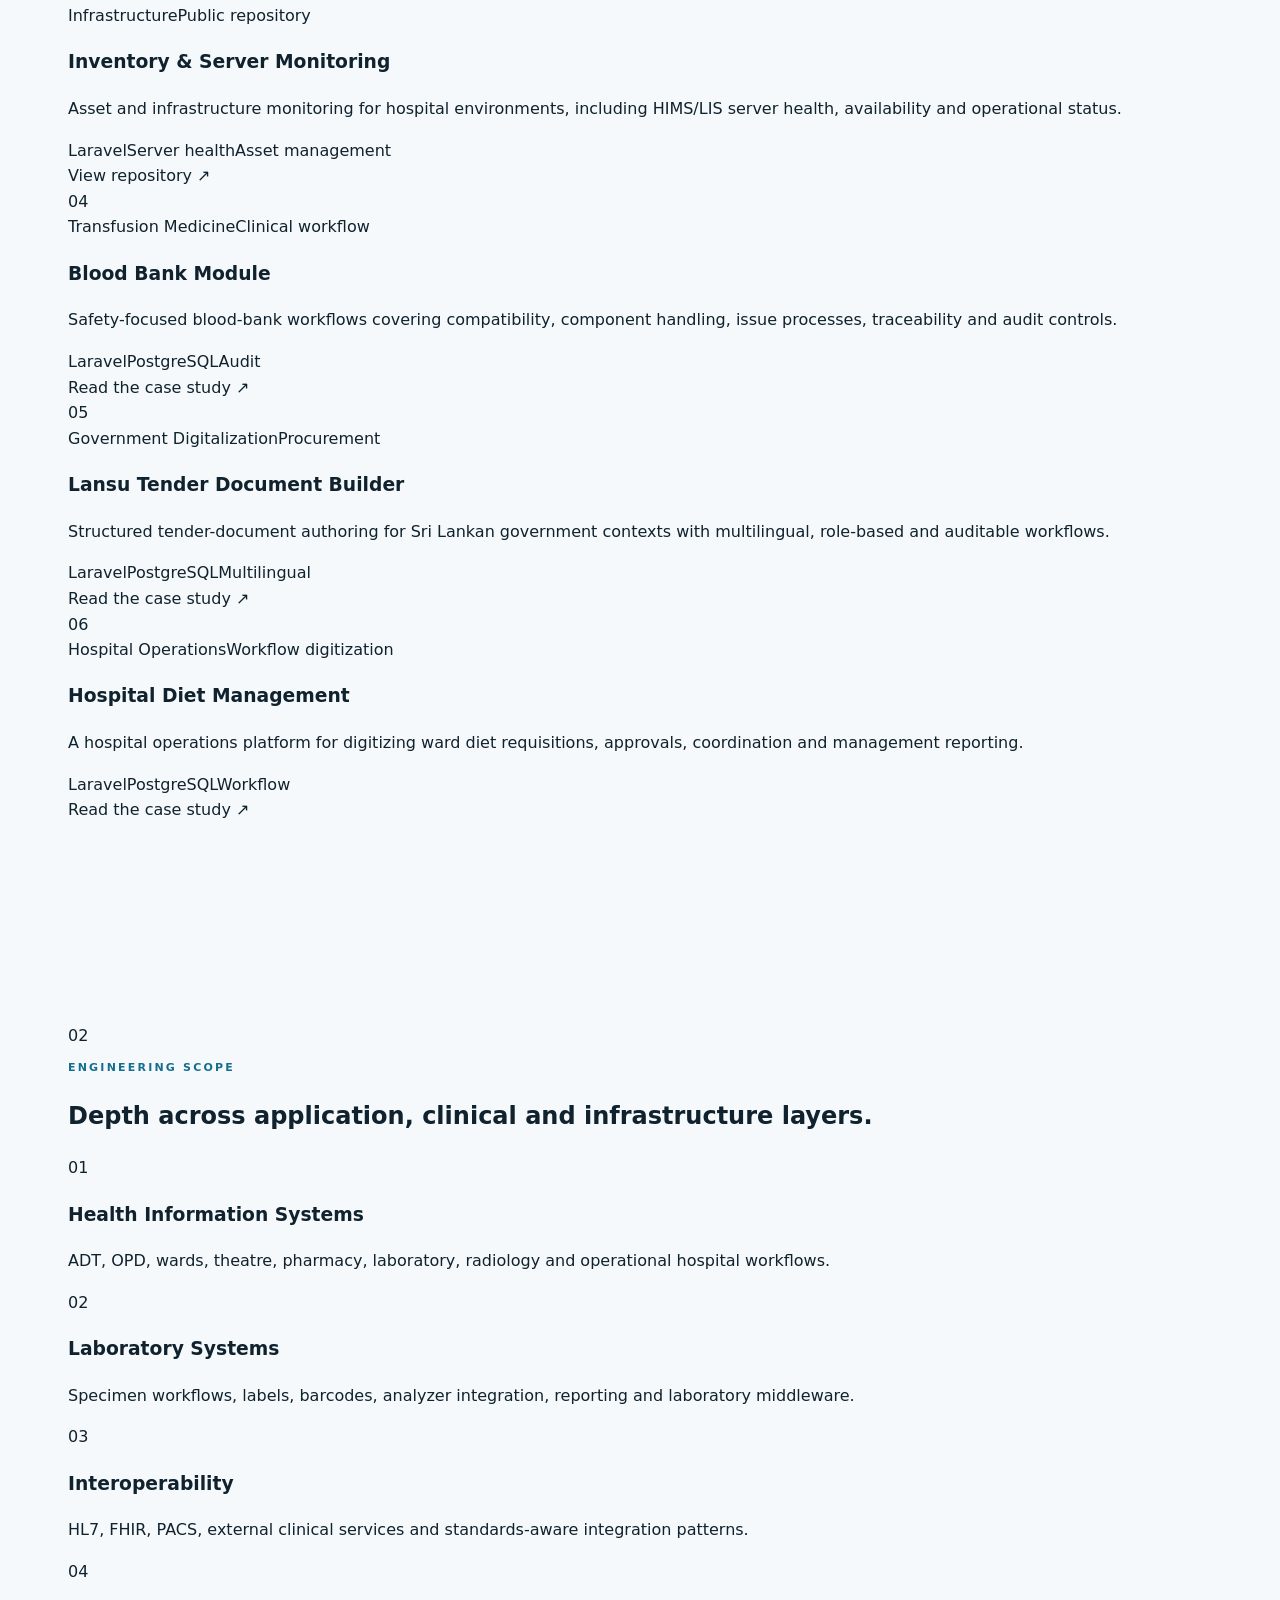
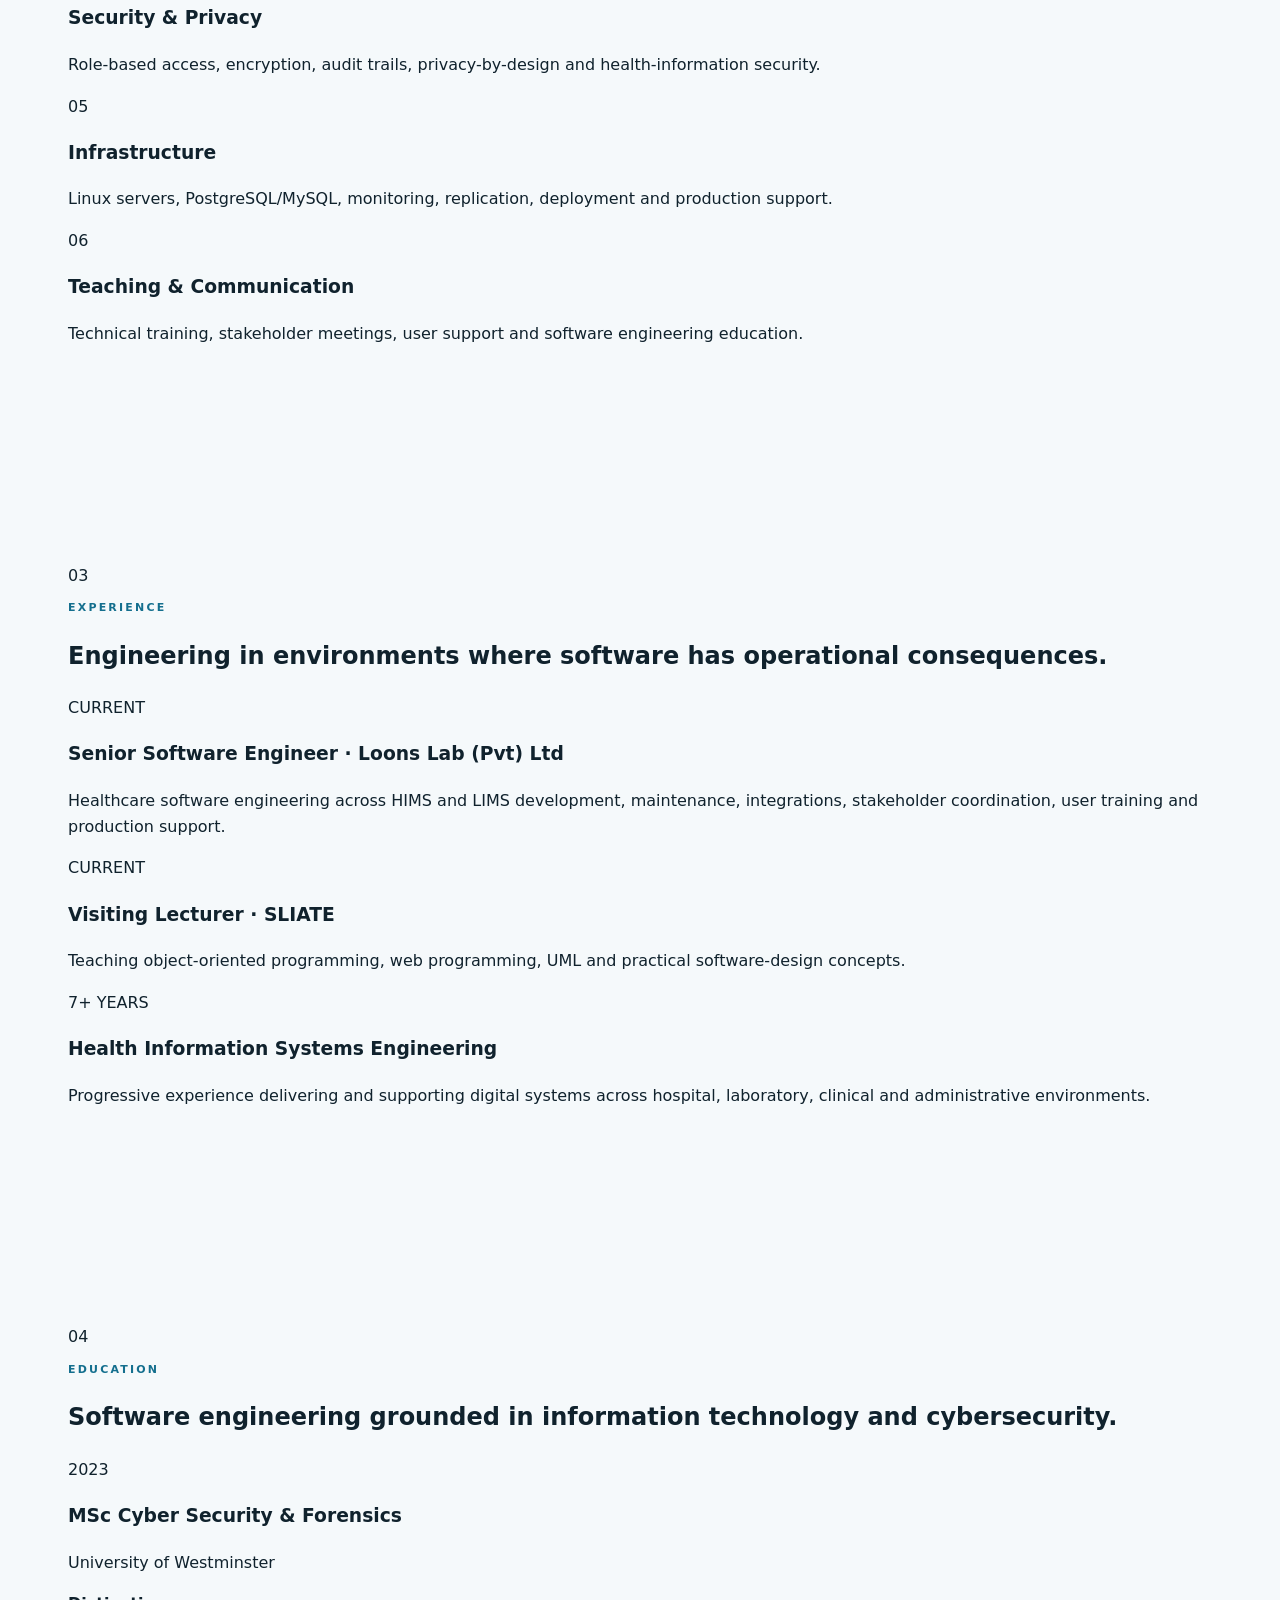
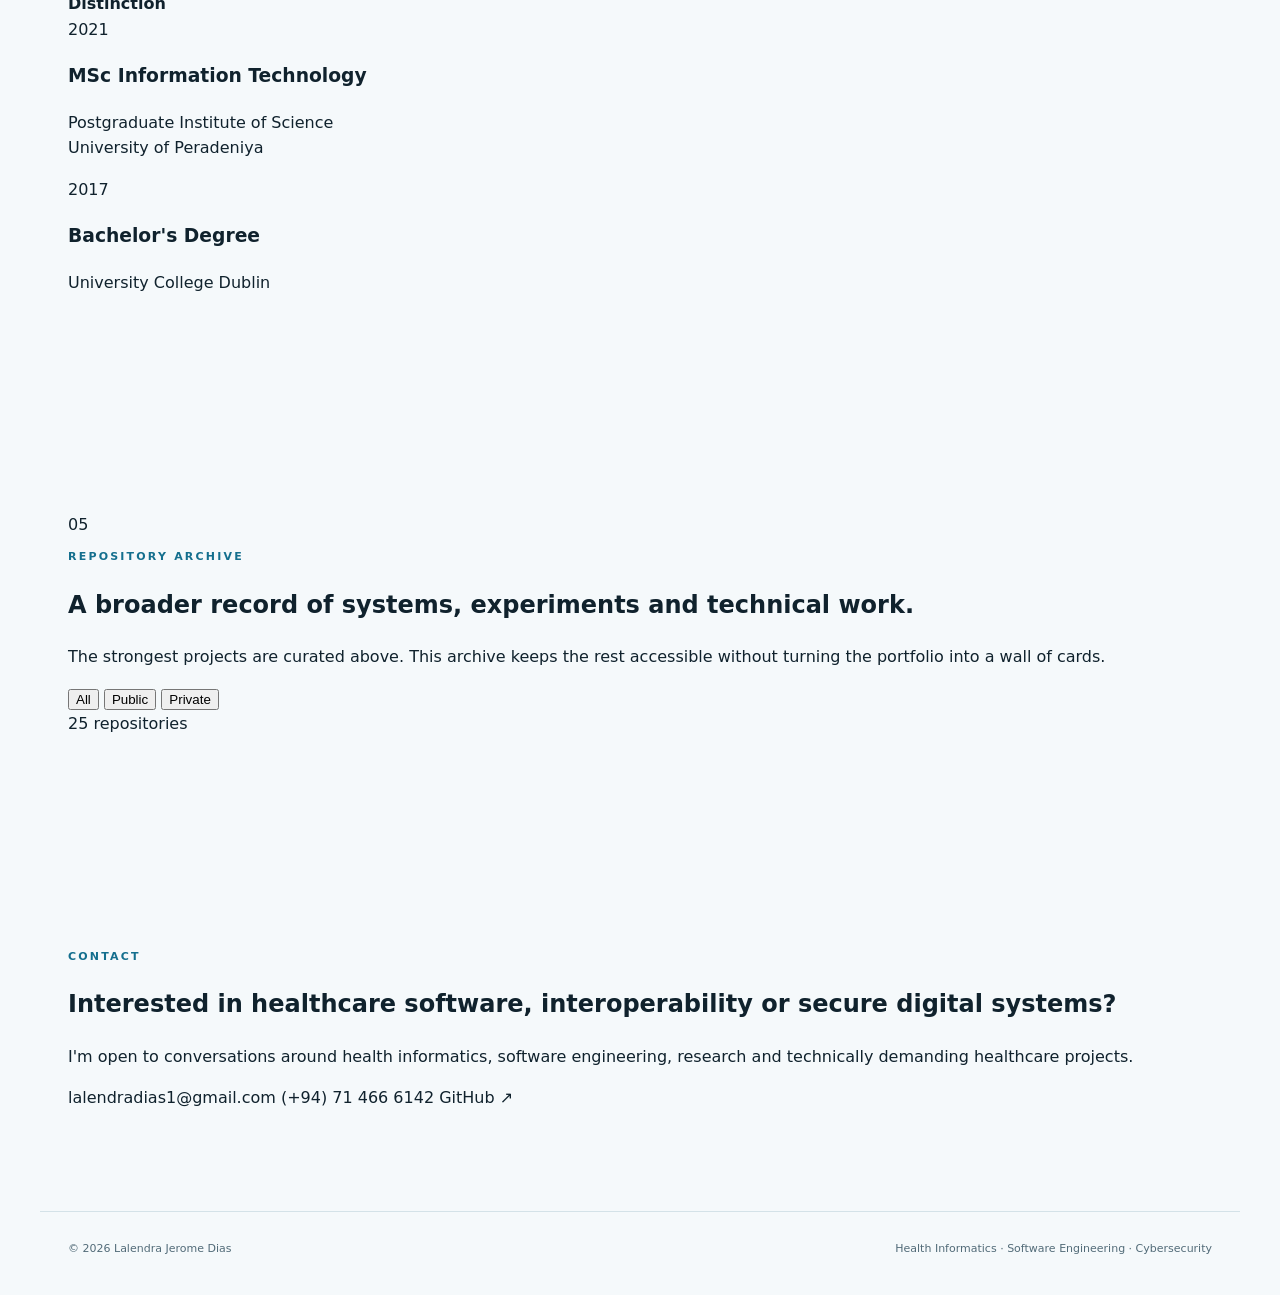
==== commit 15b339f2: "Redesign portfolio with professional engineering-focused layout" ====
--- a/index.html
+++ b/index.html
@@ -1,16 +1,272 @@
-<!doctype html><html lang="en"><head><meta charset="utf-8"><meta name="viewport" content="width=device-width,initial-scale=1"><meta name="description" content="Lalendra Jerome Dias — Senior Software Engineer focused on Health Informatics, secure clinical systems and healthcare interoperability."><title>Lalendra Jerome Dias | Health Informatics Engineer</title><link rel="stylesheet" href="assets/style.css"><script defer src="assets/app.js"></script></head><body><div class="cursor-glow"></div><header class="nav"><a class="brand" href="#top">LJD<span>.</span></a><nav><a href="#work">Portfolio</a><a href="#architecture">Architecture</a><a href="#experience">Experience</a><a href="#education">Education</a><a href="#activity">Activity</a><a href="#contact">Contact</a></nav><button id="theme" aria-label="Toggle dark and light mode"><span class="sun">☀</span><span class="moon">☾</span></button></header><main id="top">
-<section class="hero reveal"><div class="eyebrow">HEALTHCARE SOFTWARE · INFORMATICS · SECURITY</div><h1>Building secure digital systems <em>for healthcare.</em></h1><p class="lead">I'm <strong>Lalendra Jerome Dias, MSc Cyber Security & Forensics, MSc Information Technology</strong>, a Senior Software Engineer in Sri Lanka focused on hospital information systems, laboratory workflows, interoperability and healthcare cybersecurity.</p><div class="actions"><a class="primary" href="#work">Explore portfolio →</a><a class="secondary" href="https://github.com/Lalendra96">GitHub ↗</a></div><div class="metrics"><div><b>7+</b><span>Years in health IT</span></div><div><b>2</b><span>Master's degrees</span></div><div><b>HL7 / FHIR</b><span>Interoperability</span></div><div><b>Security</b><span>Privacy by design</span></div></div></section>
-<section id="work"><div class="section-head reveal"><span>01 / FEATURED ENGINEERING PORTFOLIO</span><h2>Production systems, clinical platforms and engineering tools built for real operational environments.</h2></div><div class="grid">
-<article class="project featured reveal"><div class="project-copy"><span class="tag">FLAGSHIP · HEALTH INFORMATICS</span><h3>Laboratory Information Management System</h3><p>Developed as part of the Hospital Information Management System (HIMS) for Teaching Hospital Peradeniya, as a member of the Loons Lab (Pvt) Ltd development team. The LIMS supports end-to-end laboratory workflows spanning specimen processing, barcode identification, configurable reporting, analyzer integration and clinical result delivery.</p><div class="chips"><span>HIMS</span><span>Team Project</span><span>Laravel</span><span>PostgreSQL</span><span>HL7</span><span>Analyzer Integration</span><span>Barcode</span></div><a href="case-studies/lims.html">Read case study →</a></div><div class="shot project-image"><img src="assets/lis-system.png" alt="Pariksha Laboratory Information Management System interface" loading="eager"></div></article>
-<article class="project reveal"><div class="shot compact empty-shot"><span>SCREENSHOT SLOT</span><small>Blood Bank Module · recommended 16:9</small></div><span class="tag">TRANSFUSION MEDICINE</span><h3>Blood Bank Module</h3><p>Clinical blood-bank workflows covering donor/component processes, compatibility, issue workflows and auditable safety controls.</p><a href="case-studies/blood-bank.html">Read case study →</a></article>
-<article class="project reveal"><div class="shot compact empty-shot"><span>SCREENSHOT SLOT</span><small>Hospital Diet Management · recommended 16:9</small></div><span class="tag">HOSPITAL OPERATIONS</span><h3>Hospital Diet Management</h3><p>Digitized ward diet requisitions and operational coordination designed for hospital environments.</p><a href="case-studies/hospital-diet.html">Read case study →</a></article>
-<article class="project reveal"><div class="shot compact project-image"><img src="assets/lansu.png" alt="Lansu Tender Document Builder interface" loading="lazy"></div><span class="tag">GOVERNMENT DIGITALIZATION</span><h3>Lansu Tender Document Builder</h3><p>Structured procurement-document authoring for Sri Lankan government contexts with multilingual requirements, roles and auditability.</p><a href="case-studies/lansu.html">Read case study →</a></article>
-<article class="project featured cadre-feature reveal"><div class="project-copy"><span class="tag">HIGHLIGHT · WORKFORCE MANAGEMENT</span><h3>Cadre Management System</h3><p>Administrative workforce and approved-cadre management with position tracking, vacancies, leave visibility, workforce analytics, circulars and controlled administrative workflows.</p><div class="chips"><span>Workforce Analytics</span><span>RBAC</span><span>Audit</span><span>Dashboard</span></div><a href="https://github.com/Lalendra96/cadre-system" target="_blank" rel="noopener">View public repository →</a></div><div class="shot project-image wide-slot"><img src="assets/cadre-system.png" alt="Cadre Management System workforce dashboard" loading="lazy"></div></article>
-<article class="project reveal"><span class="tag">INFRASTRUCTURE · MONITORING</span><h3>Inventory &amp; Server Monitoring System</h3><p>Infrastructure operations tool for managing IT assets and monitoring HIMS/LIS server health, availability and resource status across hospital environments.</p><div class="chips"><span>Asset Management</span><span>Server Health</span><span>HIMS / LIS</span><span>Monitoring</span><span>Laravel</span></div><a href="https://github.com/Lalendra96/inventory-and-server-montioring-system" target="_blank" rel="noopener">View public repository →</a></article>
-<article class="project reveal"><span class="tag">INTEROPERABILITY</span><h3>FHIR Validator</h3><p>An open-source direction focused on healthcare interoperability and standards-aware validation.</p><a href="https://github.com/Lalendra96/fhir-validator">View public repository →</a></article><article class="project reveal"><span class="tag">HEALTHCARE SECURITY</span><h3>Health Security Scanner</h3><p>Security tooling exploring practical safeguards for digital-health applications and infrastructure.</p><a href="https://github.com/Lalendra96/health-secuirty-scanner">View public repository →</a></article></div><p class="privacy">Production healthcare systems are represented as sanitized case studies. Patient data, credentials, internal infrastructure and protected source code are never published.</p></section>
-<section id="architecture"><div class="section-head reveal"><span>02 / ENGINEERING APPROACH</span><h2>From workflow understanding to secure, maintainable production systems.</h2></div><div class="architecture-placeholder reveal"><div class="diagram-icon">◇──◇──◇</div><h3>Clinical systems engineering</h3><p>My work spans workflow analysis, application architecture, databases, interoperability, infrastructure, security controls, deployment and production support across healthcare environments.</p><span>HIMS · LIMS · HL7 / FHIR · INFRASTRUCTURE · SECURITY</span></div></section>
-<section id="experience"><div class="section-head reveal"><span>03 / EXPERIENCE</span><h2>From application engineering to production health systems.</h2></div><div class="timeline"><article class="timeline-item reveal"><time>Current</time><div><h3>Senior Software Engineer · Loons Lab (Pvt) Ltd</h3><p>Healthcare software engineering, HIMS maintenance, LIMS development, clinical integrations, stakeholder coordination, training and production support.</p></div></article><article class="timeline-item reveal"><time>Current</time><div><h3>Visiting Lecturer · SLIATE</h3><p>Teaching object-oriented programming, web programming and software-design concepts.</p></div></article><article class="timeline-item reveal"><time>7+ years</time><div><h3>Health Information Systems Engineering</h3><p>Progressive experience building and supporting digital systems across hospital, laboratory and clinical operational environments.</p></div></article></div></section>
-<section id="education"><div class="section-head reveal"><span>04 / EDUCATION</span><h2>Software engineering grounded in IT and cybersecurity.</h2></div><div class="credentials"><article class="credential reveal"><span>2023</span><h3>MSc Cyber Security & Forensics</h3><p>University of Westminster</p><strong>Distinction</strong></article><article class="credential reveal"><span>2021</span><h3>MSc Information Technology</h3><p>Postgraduate Institute of Science<br>University of Peradeniya</p></article><article class="credential reveal"><span>2017</span><h3>Bachelor's Degree</h3><p>University College Dublin</p></article></div></section>
-<section id="activity"><div class="section-head reveal"><span>06 / GITHUB ACTIVITY</span><h2>Building, maintaining and exploring.</h2></div><div class="activity-grid"><div class="activity-card reveal"><div class="activity-mark">⌘</div><h3>GitHub Profile</h3><p>Public repositories, experiments and open-source healthcare tooling.</p><a href="https://github.com/Lalendra96">github.com/Lalendra96 →</a></div><div class="activity-card reveal"><span>CONNECTED GITHUB</span><h3>Contribution & Repository Activity</h3><p>Activity is linked directly to my GitHub profile, including public contribution history and repositories.</p><div class="github-links"><a href="https://github.com/Lalendra96?tab=overview">Contribution overview →</a><a href="https://github.com/Lalendra96?tab=repositories">Public repositories →</a></div><div class="fake-contrib connected" aria-hidden="true"></div></div></div></section>
-<section id="research" class="research reveal"><div><span class="tag">RESEARCH DIRECTION</span><h2>Privacy-preserving health information systems.</h2><p>Research interests include health-information privacy and security, interoperable clinical data exchange and privacy-preserving decision support.</p></div><div class="research-list"><span>Health Information Privacy & Security</span><span>FHIR / HL7 Interoperability</span><span>Federated & Privacy-Preserving Clinical AI</span><span>Low-Resource Digital Health</span></div></section>
-<section id="contact" class="contact reveal"><div><span>LET'S CONNECT</span><h2>Interested in healthcare technology, interoperability or secure digital systems?</h2></div><div class="contact-cards"><a href="mailto:lalendradias1@gmail.com"><small>EMAIL</small><strong>lalendradias1@gmail.com</strong></a><a href="tel:+94714666142"><small>PHONE</small><strong>(+94) 71 466 6142</strong></a><a href="https://github.com/Lalendra96"><small>GITHUB</small><strong>@Lalendra96 ↗</strong></a></div></section></main><footer><span>© <span id="year"></span> Lalendra Jerome Dias</span><span>Health Informatics · Software Engineering · Cybersecurity · Sri Lanka</span></footer></body></html>+<!doctype html>
+<html lang="en">
+<head>
+  <meta charset="utf-8">
+  <meta name="viewport" content="width=device-width,initial-scale=1">
+  <meta name="description" content="Lalendra Jerome Dias — Senior Software Engineer focused on health informatics, hospital systems, interoperability, infrastructure and cybersecurity.">
+  <meta name="theme-color" content="#08111c">
+  <title>Lalendra Jerome Dias | Health Informatics Software Engineer</title>
+  <link rel="stylesheet" href="assets/style.css">
+  <script defer src="assets/app.js"></script>
+</head>
+<body>
+  <div class="ambient ambient-one" aria-hidden="true"></div>
+  <div class="ambient ambient-two" aria-hidden="true"></div>
+
+  <header class="site-header">
+    <a class="brand" href="#top" aria-label="Back to top">
+      <span class="brand-mark">LJD</span>
+      <span class="brand-copy">Health Informatics<br>Software Engineering</span>
+    </a>
+    <nav class="main-nav" aria-label="Primary navigation">
+      <a href="#work">Work</a>
+      <a href="#expertise">Expertise</a>
+      <a href="#experience">Experience</a>
+      <a href="#repositories">Repositories</a>
+      <a href="#contact">Contact</a>
+    </nav>
+    <div class="nav-actions">
+      <a class="nav-github" href="https://github.com/Lalendra96" target="_blank" rel="noopener">GitHub ↗</a>
+      <button id="theme" type="button" aria-label="Toggle color theme">◐</button>
+    </div>
+  </header>
+
+  <main id="top">
+    <section class="hero section-shell">
+      <div class="hero-copy reveal">
+        <p class="kicker">SENIOR SOFTWARE ENGINEER · HEALTH INFORMATICS · SRI LANKA</p>
+        <h1>Engineering reliable digital systems for <span>clinical care.</span></h1>
+        <p class="hero-lead">I design, build and support healthcare software across hospital information systems, laboratory workflows, interoperability, infrastructure and security.</p>
+        <div class="hero-actions">
+          <a class="button button-primary" href="#work">View featured work</a>
+          <a class="button button-ghost" href="mailto:lalendradias1@gmail.com">Contact me</a>
+        </div>
+      </div>
+
+      <aside class="hero-panel reveal" aria-label="Professional profile summary">
+        <div class="hero-panel-top">
+          <span class="status-dot"></span>
+          <span>Current focus</span>
+        </div>
+        <div class="profile-stack">
+          <div class="profile-row">
+            <span>Role</span>
+            <strong>Senior Software Engineer</strong>
+          </div>
+          <div class="profile-row">
+            <span>Domain</span>
+            <strong>Health Informatics</strong>
+          </div>
+          <div class="profile-row">
+            <span>Experience</span>
+            <strong>7+ years</strong>
+          </div>
+          <div class="profile-row">
+            <span>Postgraduate study</span>
+            <strong>2 Master's degrees</strong>
+          </div>
+          <div class="profile-row">
+            <span>Specialisms</span>
+            <strong>HIMS · LIMS · HL7/FHIR · Security</strong>
+          </div>
+        </div>
+      </aside>
+
+      <div class="hero-proof reveal">
+        <div><strong>Production healthcare systems</strong><span>Hospital, laboratory and clinical operational workflows</span></div>
+        <div><strong>Interoperability</strong><span>HL7, FHIR, analyzers, PACS and connected services</span></div>
+        <div><strong>Secure engineering</strong><span>Privacy, access control, auditability and infrastructure awareness</span></div>
+      </div>
+    </section>
+
+    <section id="work" class="section-shell">
+      <div class="section-heading reveal">
+        <div>
+          <span class="section-index">01</span>
+          <p class="eyebrow">FEATURED ENGINEERING</p>
+        </div>
+        <div>
+          <h2>Selected systems with real operational responsibility.</h2>
+          <p>Rather than listing every build equally, these projects represent the work most relevant to healthcare, infrastructure and enterprise software engineering.</p>
+        </div>
+      </div>
+
+      <div class="feature-list">
+        <article class="feature feature-large reveal">
+          <div class="feature-copy">
+            <div class="feature-meta"><span>Health Informatics</span><span>HIMS · LIMS</span></div>
+            <h3>Laboratory Information Management System</h3>
+            <p>Developed as part of the Hospital Information Management System for Teaching Hospital Peradeniya while working with the Loons Lab development team. The system supports laboratory workflows spanning registration, specimen handling, barcode identification, analyzer integration and result reporting.</p>
+            <div class="tech-list"><span>Laravel</span><span>PostgreSQL</span><span>HL7</span><span>Analyzer integration</span><span>Barcode workflows</span></div>
+            <a class="text-link" href="case-studies/lims.html">Read the case study <span>↗</span></a>
+          </div>
+          <a class="feature-media" href="case-studies/lims.html" aria-label="Open LIMS case study">
+            <img src="assets/lis-system.png" alt="Laboratory Information Management System interface">
+          </a>
+        </article>
+
+        <article class="feature feature-large reverse reveal">
+          <div class="feature-copy">
+            <div class="feature-meta"><span>Workforce Intelligence</span><span>Public repository</span></div>
+            <h3>Cadre Management System</h3>
+            <p>A workforce and approved-cadre platform for administrative visibility, position management, vacancy intelligence, controlled workflows, auditability and operational reporting.</p>
+            <div class="tech-list"><span>Workforce analytics</span><span>RBAC</span><span>Audit</span><span>Reporting</span></div>
+            <a class="text-link" href="https://github.com/Lalendra96/cadre-system" target="_blank" rel="noopener">View public repository <span>↗</span></a>
+          </div>
+          <a class="feature-media" href="https://github.com/Lalendra96/cadre-system" target="_blank" rel="noopener" aria-label="Open Cadre System repository">
+            <img src="assets/cadre-system.png" alt="Cadre Management System dashboard">
+          </a>
+        </article>
+
+        <div class="feature-grid">
+          <article class="feature-card reveal">
+            <div class="feature-number">03</div>
+            <div class="feature-meta"><span>Infrastructure</span><span>Public repository</span></div>
+            <h3>Inventory & Server Monitoring</h3>
+            <p>Asset and infrastructure monitoring for hospital environments, including HIMS/LIS server health, availability and operational status.</p>
+            <div class="tech-list"><span>Laravel</span><span>Server health</span><span>Asset management</span></div>
+            <a class="text-link" href="https://github.com/Lalendra96/inventory-and-server-montioring-system" target="_blank" rel="noopener">View repository <span>↗</span></a>
+          </article>
+
+          <article class="feature-card reveal">
+            <div class="feature-number">04</div>
+            <div class="feature-meta"><span>Transfusion Medicine</span><span>Clinical workflow</span></div>
+            <h3>Blood Bank Module</h3>
+            <p>Safety-focused blood-bank workflows covering compatibility, component handling, issue processes, traceability and audit controls.</p>
+            <div class="tech-list"><span>Laravel</span><span>PostgreSQL</span><span>Audit</span></div>
+            <a class="text-link" href="case-studies/blood-bank.html">Read the case study <span>↗</span></a>
+          </article>
+
+          <article class="feature-card reveal">
+            <div class="feature-number">05</div>
+            <div class="feature-meta"><span>Government Digitalization</span><span>Procurement</span></div>
+            <h3>Lansu Tender Document Builder</h3>
+            <p>Structured tender-document authoring for Sri Lankan government contexts with multilingual, role-based and auditable workflows.</p>
+            <div class="tech-list"><span>Laravel</span><span>PostgreSQL</span><span>Multilingual</span></div>
+            <a class="text-link" href="case-studies/lansu.html">Read the case study <span>↗</span></a>
+          </article>
+
+          <article class="feature-card reveal">
+            <div class="feature-number">06</div>
+            <div class="feature-meta"><span>Hospital Operations</span><span>Workflow digitization</span></div>
+            <h3>Hospital Diet Management</h3>
+            <p>A hospital operations platform for digitizing ward diet requisitions, approvals, coordination and management reporting.</p>
+            <div class="tech-list"><span>Laravel</span><span>PostgreSQL</span><span>Workflow</span></div>
+            <a class="text-link" href="case-studies/hospital-diet.html">Read the case study <span>↗</span></a>
+          </article>
+        </div>
+      </div>
+    </section>
+
+    <section id="expertise" class="section-shell">
+      <div class="section-heading reveal">
+        <div>
+          <span class="section-index">02</span>
+          <p class="eyebrow">ENGINEERING SCOPE</p>
+        </div>
+        <div>
+          <h2>Depth across application, clinical and infrastructure layers.</h2>
+        </div>
+      </div>
+
+      <div class="capability-grid">
+        <article class="capability reveal"><span>01</span><h3>Health Information Systems</h3><p>ADT, OPD, wards, theatre, pharmacy, laboratory, radiology and operational hospital workflows.</p></article>
+        <article class="capability reveal"><span>02</span><h3>Laboratory Systems</h3><p>Specimen workflows, labels, barcodes, analyzer integration, reporting and laboratory middleware.</p></article>
+        <article class="capability reveal"><span>03</span><h3>Interoperability</h3><p>HL7, FHIR, PACS, external clinical services and standards-aware integration patterns.</p></article>
+        <article class="capability reveal"><span>04</span><h3>Security & Privacy</h3><p>Role-based access, encryption, audit trails, privacy-by-design and health-information security.</p></article>
+        <article class="capability reveal"><span>05</span><h3>Infrastructure</h3><p>Linux servers, PostgreSQL/MySQL, monitoring, replication, deployment and production support.</p></article>
+        <article class="capability reveal"><span>06</span><h3>Teaching & Communication</h3><p>Technical training, stakeholder meetings, user support and software engineering education.</p></article>
+      </div>
+    </section>
+
+    <section id="experience" class="section-shell">
+      <div class="section-heading reveal">
+        <div>
+          <span class="section-index">03</span>
+          <p class="eyebrow">EXPERIENCE</p>
+        </div>
+        <div><h2>Engineering in environments where software has operational consequences.</h2></div>
+      </div>
+
+      <div class="experience-list">
+        <article class="experience-item reveal">
+          <div class="experience-date">CURRENT</div>
+          <div>
+            <h3>Senior Software Engineer <span>· Loons Lab (Pvt) Ltd</span></h3>
+            <p>Healthcare software engineering across HIMS and LIMS development, maintenance, integrations, stakeholder coordination, user training and production support.</p>
+          </div>
+        </article>
+        <article class="experience-item reveal">
+          <div class="experience-date">CURRENT</div>
+          <div>
+            <h3>Visiting Lecturer <span>· SLIATE</span></h3>
+            <p>Teaching object-oriented programming, web programming, UML and practical software-design concepts.</p>
+          </div>
+        </article>
+        <article class="experience-item reveal">
+          <div class="experience-date">7+ YEARS</div>
+          <div>
+            <h3>Health Information Systems Engineering</h3>
+            <p>Progressive experience delivering and supporting digital systems across hospital, laboratory, clinical and administrative environments.</p>
+          </div>
+        </article>
+      </div>
+    </section>
+
+    <section class="section-shell">
+      <div class="section-heading reveal">
+        <div>
+          <span class="section-index">04</span>
+          <p class="eyebrow">EDUCATION</p>
+        </div>
+        <div><h2>Software engineering grounded in information technology and cybersecurity.</h2></div>
+      </div>
+      <div class="education-grid">
+        <article class="education-card reveal"><span>2023</span><h3>MSc Cyber Security & Forensics</h3><p>University of Westminster</p><strong>Distinction</strong></article>
+        <article class="education-card reveal"><span>2021</span><h3>MSc Information Technology</h3><p>Postgraduate Institute of Science<br>University of Peradeniya</p></article>
+        <article class="education-card reveal"><span>2017</span><h3>Bachelor's Degree</h3><p>University College Dublin</p></article>
+      </div>
+    </section>
+
+    <section id="repositories" class="section-shell">
+      <div class="section-heading reveal">
+        <div>
+          <span class="section-index">05</span>
+          <p class="eyebrow">REPOSITORY ARCHIVE</p>
+        </div>
+        <div>
+          <h2>A broader record of systems, experiments and technical work.</h2>
+          <p>The strongest projects are curated above. This archive keeps the rest accessible without turning the portfolio into a wall of cards.</p>
+        </div>
+      </div>
+
+      <div class="repo-toolbar reveal">
+        <div class="repo-filters" role="group" aria-label="Repository filters">
+          <button class="repo-filter active" data-filter="all">All</button>
+          <button class="repo-filter" data-filter="public">Public</button>
+          <button class="repo-filter" data-filter="private">Private</button>
+        </div>
+        <span id="repo-count">25 repositories</span>
+      </div>
+
+      <div id="repo-list" class="repo-list" aria-live="polite"></div>
+    </section>
+
+    <section id="contact" class="contact-section section-shell reveal">
+      <p class="eyebrow">CONTACT</p>
+      <h2>Interested in healthcare software, interoperability or secure digital systems?</h2>
+      <p>I'm open to conversations around health informatics, software engineering, research and technically demanding healthcare projects.</p>
+      <div class="contact-actions">
+        <a class="button button-primary" href="mailto:lalendradias1@gmail.com">lalendradias1@gmail.com</a>
+        <a class="button button-ghost" href="tel:+94714666142">(+94) 71 466 6142</a>
+        <a class="button button-ghost" href="https://github.com/Lalendra96" target="_blank" rel="noopener">GitHub ↗</a>
+      </div>
+    </section>
+  </main>
+
+  <footer class="site-footer">
+    <span>© <span id="year"></span> Lalendra Jerome Dias</span>
+    <span>Health Informatics · Software Engineering · Cybersecurity</span>
+  </footer>
+</body>
+</html>
